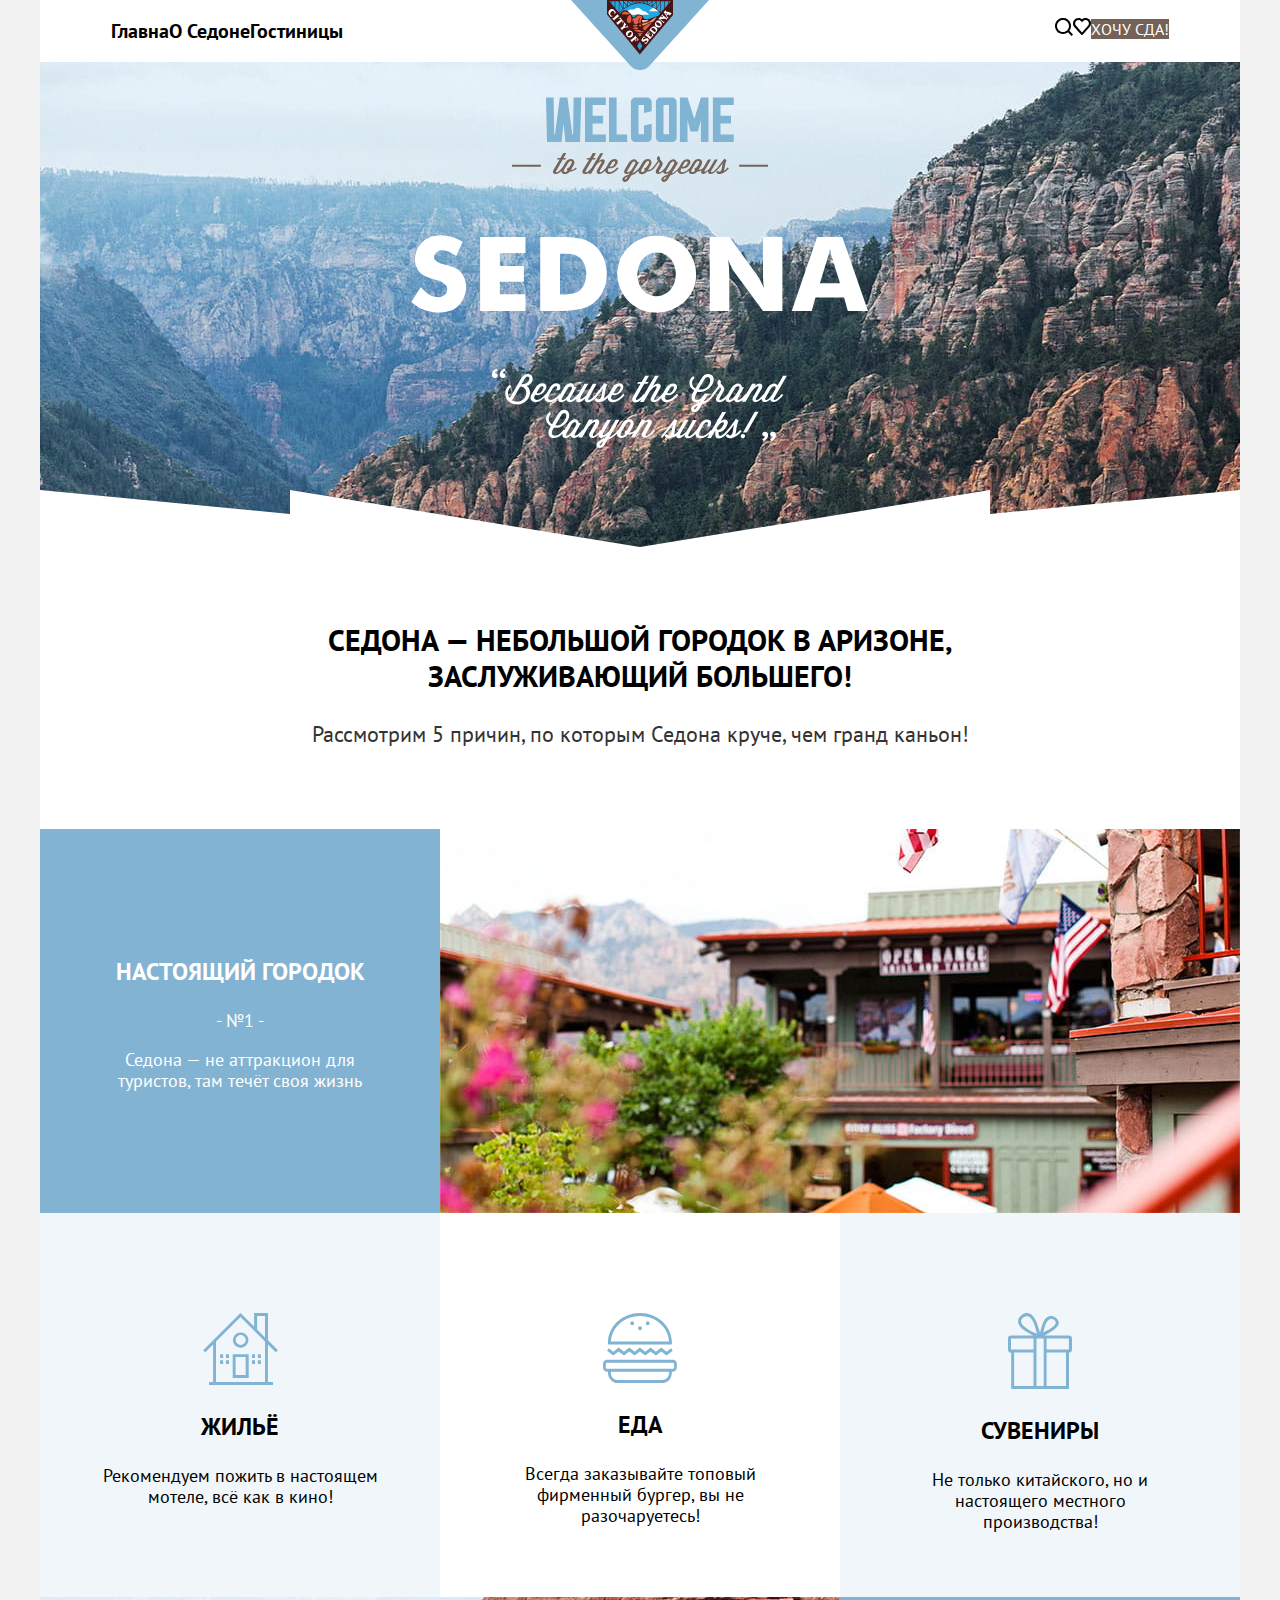
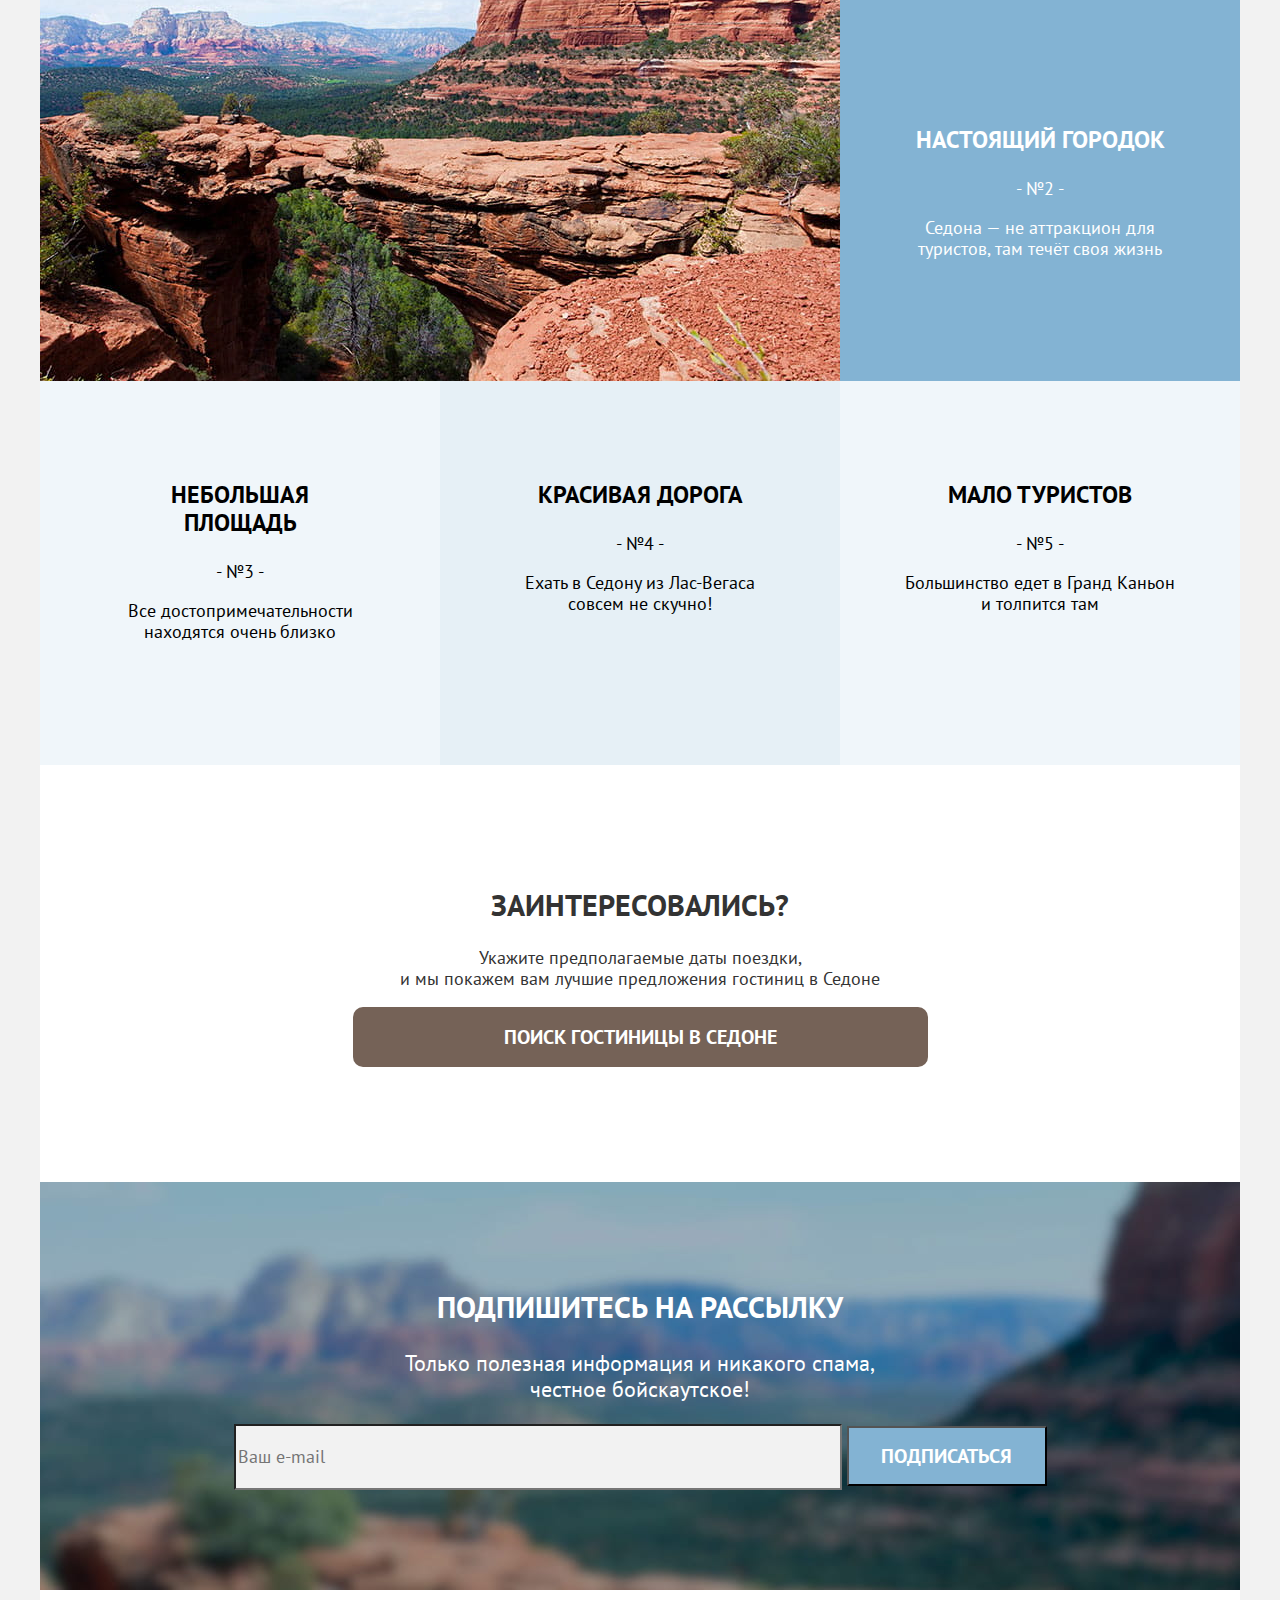
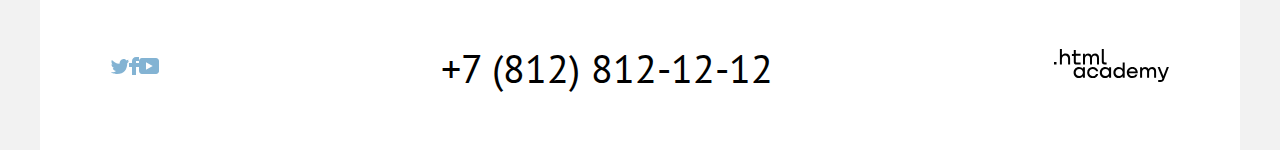
==== index.html @ 9a7aae80 "Поправил верстку каталога и главной" ====
<!DOCTYPE html>
<html lang="ru">
  <head>
    <meta charset="utf-8">
    <title>HTML Academy: Седона</title>
	 <link rel="stylesheet" href="styles/styles.css">
  </head>
  
  <body class="page-body">
	<header class="page-header wrap">
      <nav class="navigation">
        <ul class="navigation-list">
          <li class="navigation-item">
            <a class="navigation-link" href="#">Главна</a>
          </li>
			 <li class="navigation-item">
            <a class="navigation-link" href="#">О Седоне</a>
          </li>
			 <li class="navigation-item">
            <a class="navigation-link" href="catalog.html">Гостиницы</a>
          </li>
        </ul>

		  <div class="logo-icon">
			<a href=""><svg width="138" height="70" fill="none" xmlns="http://www.w3.org/2000/svg"><g clip-path="url(#a)"><path d="M138 0H0l59.5 65.7c5.2 5.8 13.8 5.8 19 0L138 0Z" fill="#81B3D3"/><path d="m36.7.5 32.1 37.9 32-37.7L36.7.5Z" fill="#23A9E1"/><path d="M61.1 14.7h17.3c-1.3-.8-4.4-4.6-6-3.2-.1.1-4.9-5.7-8-2.9-2.7 2.5-4-.3-7 1.6-3.6 2.4 2 3.7 3.7 4.5Zm26.7-3.5-9.8.1c3.9-4.5 5.6-4 9.8-.1Z" fill="#fff"/><path d="M97.6 3.6V1.2h2.1l-2.1 2.4ZM48.4 13c.1.1 2.4-2.4 6.1-4.9 3.4-2.3 8.6-4.9 14.4-4.9 5.8 0 11.1 2.7 14.5 5 3.7 2.4 6 4.8 6.1 4.9l-2.5 3c-4.5.6-7.7 3.9-12.1 3.2-2.2-.4-2.3-1.6-2.9-2.9-.5-1-1.3-.8-2.3-1.2-.9-.4-1.5-1.1-3.4-.7-1.6.4-1.8 2.9-3.9 2.8-1.1-.1-1.2-1.6-2.8-3.6-4.1-4.9-7.9-4.2-10.5.3l19.6 23.3L48.4 13ZM40 1.2v1.9l-1.6-1.9H40Zm53.9 0h3.2v3L93.9 8V1.2Zm-4.1 11.4V1.2h3.5v7.4l-3.5 4s.1 0 0 0Zm-.5-10.4v9.9c-1.1-1.1-2.3-2.1-3.6-3l3.6-6.9Zm-4.1-.3v6.8c-.5-.3-.9-.7-1.5-1-.7-.4-1.4-.9-2.2-1.3l3.7-4.5Zm-4.4-.2V6c-1-.5-2.1-1-3.1-1.5l3.1-2.8Zm.6-.5h3.7l-3.7 4.6V1.2Zm4.3 0h3.6l-3.6 7.1V1.2Zm-8.8 0h3.9l-3.5 3.1c-.1 0-.2-.1-.3-.1l-.1-3Zm-.5.4V4c-1-.4-2-.7-3.1-.9l3.1-1.5Zm-4.2 0v1.3L70 2.6l2.2-1Zm-6.8 0 2.2 1c-.8 0-1.5.1-2.2.3V1.6Zm-4.1 0 3.1 1.5c-1.1.2-2.1.5-3.1.9V1.6Zm3.6 1.2-3.3-1.6h3.3v1.6Zm3.5-.4-2.8-1.3h2.8v1.3Zm.7-1.2H72l-2.9 1.3V1.2Zm3.7 0H76l-3.2 1.6V1.2ZM60.4 4.3l-3.5-3.1h3.9v3l-.4.1Zm-3.6-2.6 3.1 2.7c-1.1.4-2.1.9-3.1 1.5V1.7Zm-4.3.2 3.6 4.5c-1.3.7-2.5 1.5-3.6 2.4V1.9Zm-4.2.3 3.6 7c-1.3 1-2.5 2-3.6 3.2V2.2Zm3.7 6-3.6-7.1H52v7.1Zm4.3-2.5-3.7-4.6h3.7v4.6ZM43.7 7.5l-3.2-3.8V1.2h3.2v6.3Zm.6-6.3h3.5v11.2l-3.5-4.2v-7ZM69.1 0H36v14.6l32.8 39.9.2-.3L102 15V0H69.1Z" fill="#491213"/><path d="m66.2 46 2.6-4.2 2.6 4.2-2.6 4.2-2.6-4.2Z" fill="#23A9E1"/><path d="M74.2 30.6c-3.4-2-2.6-3.5.2-4.9 1.5-.7 4.8-3.4 6.1-2.5l-6.3 7.4Zm-2.3 2.5c-2-.1-4.3-.4-6.3.1 1.2.3 4.2 1.2 1.4 1.9 1 1.4 2.6 1.3 3.6.1-.4-.2-.7-.5-1-.7 1.1-.3 2.1-.9 2.3-1.4Zm1.2-1.6c-.9-.8-1.9-.8-2.7 0-1.2-2.1-5.4-1.4-7.4-1.7 1.1 2.6 9.6 3.1 10.1 1.7Zm-6.8-2.2c-1.6-.5-6.8-.4-3.4-1.8 1.1-.4 6.7.1 3.4 1.8Zm2-3c-.5-1.1.4-2.4 1.7-1.4 1.2.8-.6 2-1.7 1.4Zm-2.9.1c-2.3.7-5.3-.8-1.6-1.5 2.3-.5 4.7.5 1.6 1.5-.1 0 .1 0 0 0Zm-2.6-6.2c-.5 1.6-1.5 1.9-1.4 0 .1-2.3 1.6-1.7 3.2-2.6 1.3-.7 2-3.4 4.3-1.8 1 .7 2.2.1 2.5 1.2 0-.1-2.9 6.7-1.3 6.7-3.2 0-1.8-3.8-.6-6.4-1.2.6-3.1 4.3-1.5 5-.8 1.1-3.4 2.6-4.7 1.5-1.1-1-.5-2.3-.5-3.6Zm-4 2.8c-5.6 0-1.8-8.6.1-8.1 2.2.7 1.9 8.2-.1 8.1Zm-6.2-8.2c-2.6-.1-1.5-2.6.3-3.1 1.7-.5 5.2 1.1 6.4 2.2-1.8.6-4.1.5-6.1.6-.2-2-.7-1.3-.6.3Z" fill="#DC6243"/><path d="M71.8 25.8c-2.9-3 4.3-2.7 5.5-3.8.8.3 7-5.4 8.5-5-1.1 1.3-3.4 5.3-5 5.3-1.3 0-2.6-.2-3.6.7-1.5 1.4-3.9 2.1-5.4 2.8Z" fill="#F49774"/><path d="M72.7 22.2c-1.6.9-3.1-2.5-.3-2.2 1.8.2 3.7-.2 5.4.1a5.86 5.86 0 0 1-5.1 2.1Z" fill="#F4B1A4"/><path d="M51.1 20.9c.3.4.6.8.5 1.4 0 .4-.6 1-.2 1.2l1.5-1.8c-.4-.1-3.5-3.8-3.5-4.2l-2.1 1.1c.1.4.8 0 1.2 0 .5 0 .9.4 1.3.7-1.1.9-3.8 3.3-4.1 3.3-.1 0-.7-.4-.7 0 0 .2.6.7.7.8l1.4 1.7c.4-.2-.1-.5.1-.8.1-.2 3.2-2.7 3.9-3.4Zm-3.4-4.5c.3-.1.4.3.6 0l-1.6-1.9c-.2-.3-.5-.6-.5 0 .1.4-4 3.7-4.2 3.8-.3.1-.5-.3-.7.1l1.4 1.7c.2.2.3.4.5.6.2.2.1-.4.1-.4-.1-.3.3-.6.6-.8 1-1 3.5-3.1 3.8-3.1Zm-5.7-.6c-1.1.3-2.4-.1-2.7-1.3-.4-1.2.4-2.4 1.3-3.1.9-.7 2.3-.6 2.8.5.2.5.1 1.1-.1 1.6-.1.3-.4.6 0 .8.6-.7 1.1-1.4 1.7-2.1-.7-.4-1-1.1-1.5-1.7-.6-.7-1.3-1.4-2.3-1.5-1.9-.3-3.6 1.7-3.8 3.4-.1.9.2 1.8.8 2.6.5.6 1.2 1.1 1.6 1.8.2.1 1.8-.7 2.1-.8.2 0 .1-.1.1-.2-.5.2 0 0 0 0Zm25.5 23.6c-.7-.5-2.6-3-3-3.5l-.2-.3-.2.1c-.1.1.1.4 0 .6-.5.8-3.7 3.2-3.9 3.4-.4.2-.8-.1-1 .2.5.6 1.8 2.3 2 2.3.3 0 .1-.5.1-.6.1-.2 1.7-1.6 2.3-2.1.2-.2.4.3.6.5.2.3.3.7.2 1-.1.2-.5.6-.2.8.4-.5 1.5-1.8 1.7-2 .2-.2-.4 0-.3-.1-.2.1-.5.2-.7 0-.1 0-.7-.7-.6-.8.3-.2.6-.6 1-.7.6-.1 1 1 1.1 1.4.1.4.1.8-.1 1.1-.1.3-.3.5 0 .6l1.4-1.9c0 .1-.1.1-.2 0-.1 0 .1.1 0 0Zm-9.2-8.9c-.7 0-1.4.3-2 .8a3.56 3.56 0 0 0-.5 4.8c1.3 1.7 3.4 1.9 5.1.7 1.4-1.2 1.6-3.3.5-4.8-.8-1-2-1.5-3.1-1.5Zm1.2 1.4c.9-.1 1.5.8 1.1 1.8-.4 1-1.4 2-2.4 2.4-1.2.5-2-.5-1.5-1.7.4-1 1.4-2 2.4-2.4.1 0 .2-.1.4-.1Zm-2.8-4.6c.3 0 .6.4.8 0l-1.4-1.7c-.4.2 0 .4-.1.6-.2.3-1.7.5-2.1.6.1-.4.6-1.7.8-1.8.4-.3.6.3.8-.1l-1.8-2.1c-.2-.2-.4-.7-.6-.4 0 0 0 1-.1 1.1-.1.2-.6 2.4-1.2 2.9a11 11 0 0 1-1.8 1.4c-.3.1-.5-.4-.8 0l1.6 1.9c.1.1.4.6.5.6.3.1 0-.6.1-.7.1-.3 1.6-1.8 2.3-1.9.9-.2 2-.5 3-.4.2 0-.2 0 0 0ZM80.9 34c.1.4.2.9.1 1.3-.1.6-.6 1.9-1.4 1.5-.8-.4-1.4-1.1-2.1-1.7.5-.6 1-1.1 1.9-.8.2.1.4 0 .2-.2-.3-.2-2-1.3-2.1-1.2-.2.2.3.6.1 1-.1.3-.4.5-.6.8-.5-.4-1.2-.8-.7-1.5.4-.4.8-.8 1.4-.9.4-.1 1.2.3 1.3-.1-.7-.3-1.4-.7-2.1-1 .1.5-2.2 2.9-2.7 3.5-.1.1-.4.4-.4.5 0 .3.4.1.4.1.3-.1 4.4 3.3 4.5 3.6.1.2-.1.4 0 .5 0 0 .1.1.2.1.3-.3 2.9-3.9 3.5-4l-1.5-2.4c-.4.2-.1.7 0 .9Zm-4 4.4c-1.3-.9-3.6.8-4 1-.7.3-1.2-.4-.8-1 .3-.5.9-.8 1.5-.8.2 0 .9.1.9 0 .1-.1.1-.1 0-.2-.6-.4-1.1-.8-1.7-1.1-.1.7-.9 1.1-1.3 1.6-.5.6-1 1.3-1 2s.4 1.4 1.1 1.7c.7.4 1.5.1 2.2-.3.4-.3.8-.6 1.2-.8.6-.3 1.5 0 1.3.8-.2.7-.9 1.3-1.6 1.5-.4.1-.8.1-1.2-.1-.3-.1-.6-.5-.8-.1l2.3 1.6c.1-.5.3-.7.7-1 .5-.4.9-.9 1.3-1.4.8-.9 1.1-2.5-.1-3.4Zm17.6-28.1c0 .1 0 .1 0 0l-.9 1-.8 1c-.2.2-.3.3 0 .5.5-.3 3.5 4.8 3.3 5.5-.5.2-4.5-3.3-4.6-3.5 0-.1.2-.7-.1-.6-.1 0-.5.6-.6.7l-.6.7c.2.3.3 0 .6 0 .2.1 1.2.9 1.5 1.1-.5 0-1.7.1-1.9.1-.6.1-.3-.4-.7-.6L88.2 18l-.9 1v.1c.2.2.1.1.4 0 .3-.1 4.3 3.2 4.4 3.4.2.3-.1.6.3.8l1.2-1.4c.1-.1.1-.1 0-.1-.3-.2-.3.1-.7.1-.3-.1-2.9-2.2-3.8-3l5.3-.2c.2 0 .7.6.7.8-.1.2-.3.4 0 .5.3-.4.6-.7.9-1.1l.1-.2c.1 0 .1-.1.1-.2l.1-.1c.3-.3 1.2-1.3 1.1-1.4-.3-.3-.4.3-.8 0-.2-.2-.8-1.2-.9-1.4-.2-.3.4-.6.6-.7.5-.3 2.1-.8 2.3.2 0 .2-.2.4-.1.5 0 0 .1.2.2.1l2.1-2.6-.2-.2c-.5.5-5.5-1.5-5.8-1.8-.1-.2-.1-.8-.3-.8Zm-.2 2.6c.8.3 1.5.6 2.3 1l-.6.3c-.2.1-.4.3-.6.5l-1.1-1.8Zm-6.6 7.7c-1.1-.1-2.2.4-3 1.3-1.2 1.5-1.1 3.7.4 4.9 1.5 1.2 3.7.9 4.9-.5 1.2-1.5 1.1-3.7-.4-4.9-.5-.4-1.2-.7-1.9-.8Zm-1.4 1.6c.6 0 1.3.4 1.7.7.8.5 2.2 1.7 1.5 2.7 0-.1.1-.1-.1.1-.8.8-2.2.1-2.9-.5-.7-.5-2-1.7-1.2-2.7.3-.2.6-.3 1-.3Zm-3.1 4.3c-1.2-.1-2.4.5-3.3 1.6-.6.8-1.3 1.5-1.9 2.3.2.3.5-.1.8.1.3.2 4.1 3.3 4.1 3.5.1.3-.2.4.1.6.1.1 2.9-3.4 3.2-4 .4-1.1.1-2.4-.8-3.2.1.1.2.1 0 0-.8-.6-1.5-.9-2.2-.9Zm-1.1 1.6h.3c1.4.4 3.4 2.1 2.1 3.6l-.4.4c-.2.2-4.2-3-4-3.2.4-.5 1.3-.9 2-.8Z" fill="#fff"/></g><defs><clipPath id="a"><path fill="#fff" d="M0 0h138v70H0z"/></clipPath></defs></svg>
			<span class="visually-hidden"></span></a>
		  </div>
		  
		  <ul class="navigation-listP">
			<li class="navigation-item">
				<a href=""><svg width="18" height="18" fill="none" xmlns="http://www.w3.org/2000/svg"><path d="m18 16.5-3.7-3.7c1-1.3 1.7-3 1.7-4.9 0-4.4-3.6-8-8-8S0 3.6 0 8c0 4.4 3.6 8 8 8 1.8 0 3.5-.6 4.9-1.7l3.7 3.7 1.4-1.5ZM8 14c-3.3 0-6-2.7-6-6s2.7-6 6-6 6 2.7 6 6-2.7 6-6 6Z" fill="#000"/></svg>
				<span class="visually-hidden"></span></a>
			</li>
			<li class="navigation-item">
				<a href=""><svg width="18" height="17" fill="none" xmlns="http://www.w3.org/2000/svg"><path d="M8.9 17a.9.9 0 0 1-.8-.4c-5.4-6.1-6.7-7.5-7-7.9A5.4 5.4 0 0 1 5.5 0C6.8 0 8 .5 9 1.3a5.46 5.46 0 0 1 9 4.1c0 1.3-.5 2.5-1.3 3.4l-7 7.9c-.2.2-.4.3-.8.3Zm-6-9.5c.3.4 3.5 4 6.1 6.9l6.2-7c.5-.5.7-1.2.7-2 0-1.8-1.5-3.3-3.3-3.3-1 0-2 .5-2.7 1.3-.3.3-.6.4-.9.4-.3 0-.6-.2-.8-.4-.7-.8-1.7-1.3-2.7-1.3-1.8 0-3.3 1.5-3.3 3.3-.1.9.3 1.6.7 2.1-.1 0-.1 0 0 0Z" fill="#000"/></svg>
					<span class="visually-hidden"></span></a>
			</li>
			<li class="navigation-item">
				<a class="button-navi" href="#" alt="Кнопка" width="160px" height="37px">Хочу Сда!</a>
			</li>
		 </ul>
      </nav>
    </header>

	 <main class="main-index">
		 <div class="main-welcom">
			<div class="main-logo">
				<img class="logo-welcome" src="images/imgsvg/welcome.svg" alt="Добро пожаловать" width="188px" height="45px">
			</div>
			<br>
			<div class="grid-line">
				<svg width="1200" height="57" fill="none" xmlns="http://www.w3.org/2000/svg"><path d="M0 57V0l250 24V0l350 57L950 0v24l250-24v57H0Z" fill="#fff"/></svg>
			</div>
		</div>	
		<section class="town-main">
			<div class="town-text">
		 <h1 class="text-u">Седона — небольшой городок в Аризоне, <br>заслуживающий большего!</h1>
			<p class="text-p">Рассмотрим 5 причин, по которым Седона круче, чем гранд каньон!</p>
			</div>
		</section>

		<seciton class="logo-sedona-town">
			<div class="sedona-town">
				<div class="cont-text">
					<h3 class="cont-H3">Настоящий городок</h3>
					<p>- №1 -</p>
					<p class="advantages-description">Седона — не аттракцион для туристов, там течёт своя жизнь</p>
				</div>
				<div class="sedona-town-img">
					<img class="photo-blockone" src="images/photo-blockone.jpg" alt="Седона Городок" width="800px" height="384px">
				</div>
			</div>
		</seciton>
		<!-- <h2 class="visually-hidden">Рекомендации</h2> -->
		
		<section class="recommendations">
			<div class="recommendations-block">
			<ul class="advantages-list">
				<div class="block-itemP">
				<li class="advantages-item">
					<svg width="75" height="72" fill="none" xmlns="http://www.w3.org/2000/svg"><path d="M29.7 65h16V41.2h-16V65Zm2.9-20.9h10.1v18H32.6v-18Z" fill="#81B3D2"/><path d="m72.8 39.3 2.1-2.1-9.9-9.9V0H51.1v13.6L37.5 0 .2 37.2l2.1 2.1 7.8-7.8v37.6h-4V72H70v-2.9h-5.1V31.5l7.9 7.8ZM62 69.1H13V28.5L37.5 4.1 62 28.5v40.6Zm0-44.7-7.9-7.9V2.9H62v21.5Z" fill="#81B3D2"/><path d="M29.9 27.1c0 4.3 3.5 7.7 7.7 7.7 4.3 0 7.8-3.5 7.8-7.7 0-4.3-3.5-7.7-7.8-7.7a7.7 7.7 0 0 0-7.7 7.7Zm7.8-5a5 5 0 0 1 5 4.9c0 2.7-2.2 4.9-5 4.9a5 5 0 0 1-5-4.9c0-2.7 2.2-4.9 5-4.9ZM20.1 41.2h-3v3.9h3v-3.9ZM26 41.2h-3v3.9h3v-3.9ZM20.1 47.2h-3v3.9h3v-3.9ZM26 47.2h-3v3.9h3v-3.9ZM52 41.2h-3v3.9h3v-3.9ZM57.9 41.2h-3v3.9h3v-3.9ZM52 47.2h-3v3.9h3v-3.9ZM57.9 47.2h-3v3.9h3v-3.9Z" fill="#81B3D2"/></svg>
					<h3 class="advantages-title">Жильё</h3>
					<p class="advantages-description">Рекомендуем пожить в настоящем мотеле, всё как в кино!</p>
				</li>
				</div>
				<div class="block-item">
				<li class="advantages-item">
					<svg width="74" height="70" fill="none" xmlns="http://www.w3.org/2000/svg"><path d="M69.9 46.7H4.1C1.8 46.7 0 48.6 0 51v3.5c0 2.4 1.9 4.3 4.1 4.3H5v1.1C5 65.4 9.3 70 14.6 70h44.6c5.3 0 9.6-4.5 9.6-10.1v-1.1h.9c2.3 0 4.1-1.9 4.1-4.3V51a4 4 0 0 0-3.9-4.3ZM66 59.9c0 3.9-3 7-6.7 7H14.6c-3.7 0-6.7-3.2-6.7-7v-1.1H66v1.1Zm5.1-5.4c0 .7-.6 1.3-1.2 1.3H4c-.7 0-1.2-.6-1.2-1.3V51c0-.7.6-1.3 1.2-1.3h65.8c.7 0 1.2.6 1.2 1.3.1 0 .1 3.5.1 3.5ZM15.6 38.4l5.4 4.1 5.3-4.1 5.3 4.1 5.3-4.1 5.4 4.1 5.3-4.1 5.3 4.1 5.4-4.1 5.3 4.1 6.2-4.7-1.7-2.5-4.5 3.4-5.3-4.1-5.4 4.1-5.3-4.1-5.3 4.1-5.4-4.1-5.3 4.1-5.3-4.1-5.3 4.1-5.4-4.1-5.3 4.1-4.5-3.4-1.7 2.5 6.2 4.7 5.3-4.1ZM8 31.5h60.8c0-.6.1-1.2.1-1.9v-1.2C68.2 12.7 54.2 0 37 0 19.7 0 5.7 12.7 5 28.5v1.2c0 .6 0 1.3.1 1.9H8v-.1ZM37 3c15.6 0 28.4 11.3 29 25.5H8C8.6 14.4 21.4 3 37 3Z" fill="#81B3D2"/><path d="M37 17.3c1.05 0 1.9-.9 1.9-2s-.85-2-1.9-2c-1.05 0-1.9.9-1.9 2s.85 2 1.9 2ZM29.2 12.2c1.05 0 1.9-.9 1.9-2s-.85-2-1.9-2c-1.05 0-1.9.9-1.9 2s.85 2 1.9 2ZM44.7 12.2c1.05 0 1.9-.9 1.9-2s-.85-2-1.9-2c-1.05 0-1.9.9-1.9 2s.85 2 1.9 2Z" fill="#81B3D2"/></svg>
					<h3 class="advantages-title">Еда</h3>
					<p class="advantages-description">Всегда заказывайте топовый фирменный бургер, вы не разочаруетесь!</p>
				</li>
				</div>
				<div class="block-itemP">
				<li class="advantages-item">
					<svg width="64" height="76" fill="none" xmlns="http://www.w3.org/2000/svg"><path d="M61.1 22.5H36.3c13.8-6.9 14.9-11.3 14.4-13.7-1.2-4-5.7-7-10-5.4-5.6 2.1-7.1 10.4-8.6 16.4-2-6.1-3.8-13.8-8.2-17.7-1.3-1.1-3.1-2.3-5.8-2-4 .4-9.8 5.4-7.5 11 2.3 5.4 9.7 8.8 14.6 11.5H2.9A2.9 2.9 0 0 0 0 25.5v11.3c0 1.6 1.3 2.9 2.9 2.9h.3V76H61V39.6h.1c1.6 0 2.9-1.3 2.9-2.9V25.4c0-1.6-1.3-2.9-2.9-2.9ZM42.4 5.9c2.1-.3 5 1.3 5.3 3.2.4 2.8-3.4 5.3-5.1 6.4-2.5 1.7-4.9 2.6-7.3 4.1.9-3.7 2.5-13 7.1-13.7Zm-22.9 10c-2.2-1.5-6.5-4.4-6.4-7.8.1-3.6 5.7-6.6 8.8-3.9 3.9 3.4 5.7 11.1 7.1 16.6-3.2-1.5-6.3-2.8-9.5-4.9Zm6 57.1H6.1V39.6h19.4V73Zm0-36.5H3v-11h22.5v11Zm10.2 0V73h-7.2V25.6h7.2v10.9ZM58 73H38.6V39.6H58V73Zm2.9-36.5H38.6v-11h22.3v11Z" fill="#81B3D2"/></svg>
					<h3 class="advantages-title">Сувениры</h3>
					<p class="advantages-description">Не только китайского, но и настоящего местного производства!</p>
				</li>
				</div>
				 </ul>
				</div>
			</section>

			<seciton class="devil-bridge">
				<div class="bridge-dev">
					<div class="bridge-img">
						<img class="photo-blocktwo" src="images/photo-blocktwo.jpg" alt="Мост Дьявола" width="800px" height="384px">
					</div>
					<div class="cont-text">
						<h3 class="cont-H3">Настоящий городок</h3>
						<p>- №2 -</p>
						<p class="advantages-description">Седона — не аттракцион для туристов, там течёт своя жизнь</p>
					</div>
				</div>
			</seciton>

			<section class="advantages">
				<!-- <h2 class="visually-hidden">Преимущества</h2> -->
				<div class="advantages-block">
				<ul class="advantages-list">
					<div class="block-itemP">
					<li class="advantages-item">
					  <h3 class="advantages-title">Небольшая площадь</h3>
					  <p>- №3 -</p>
					  <p class="advantages-description">Все достопримечательности находятся очень близко</p>
					</li>
				</div>
					<div class="block-itemA">
					<li class="advantages-item">
						<h3 class="advantages-title">Красивая дорога</h3>
						<p>- №4 -</p>
						<p class="advantages-description">Ехать в Седону из Лас-Вегаса совсем не скучно!</p>
					 </li>
					</div>
					 <div class="block-itemP">
					 <li class="advantages-item">
						<h3 class="advantages-title">Мало туристов</h3>
						<p>- №5 -</p>
						<p class="advantages-description">Большинство едет в Гранд Каньон и толпится там</p>
					 </li>
					</div>
				 </ul>
				</div>
			</section>

			<section class="interested">
				<div class="interes">
					<h2 class="interested-in">Заинтересовались?</h2>
						<p>Укажите предполагаемые даты поездки, <br>и мы покажем вам лучшие предложения гостиниц в Седоне</p>
						<p><a  href="#" class="butt-search" alt="Поиск гостиницы в Седоне" width="575" height="60px">Поиск гостиницы в Седоне</a></p>
					</div>
			</section>

			<section class="container-newsletter">
				<div class="mailing-letter">
				<h2 class="mailing-title">Подпишитесь на рассылку</h2>
				<p class="mailing-p">Только полезная информация и никакого спама,<br> честное бойскаутское!</p>
				<form class="mailing-form" action="https://echo.htmlacademy.ru/" method="post">
				  <p class="newsletter-email"><input class="field"  placeholder="Ваш e-mail" type="email" name="newsletter-email" id="newsletter-email" required>
					<button class="newsletter-button" type="submit">Подписаться</button></p>
				</form>
			</div>
			</section>
	 </main>

	 <footer class="page-footer wrap">
		<section class="footer-social">
			<ul class="footer-social-list">
			  <li class="footer-social-item">
				<a href="#"><svg width="18" height="15" fill="none" xmlns="http://www.w3.org/2000/svg">
					<path d="M11.6.2c1.8-.5 3.2.3 3.8 1.2.7-.2 1.4-.5 2.1-.7 0 .9-.6 1.5-.9 1.8.7.1 1.4-.6 1.4-.6-.2 1-1.1 1.8-1.7 2C16.1 10.7 13 15.1 5.7 15h-.5c-.4 0-4.4-.5-5.2-1.9 2.4.2 4.1-.4 5-1.2-1-.3-2.9-.4-3.2-2.9.4.1.6.2 1.3.1C1.8 8.3.4 7.5.5 5.3c.3.3 1.1.5 1.4.5C1.1 5.6-.2 2.5.9.9c1.9 1.9 4 3.6 7.6 3.8C8.7 2.3 9.7.8 11.6.2Z" fill="#83B3D3"/></svg></a>
			  </li>
			  <li class="footer-social-item">
				<a href="#"><svg width="10" height="18" fill="none" xmlns="http://www.w3.org/2000/svg"><path d="M7 0C4.8 0 3 1.8 3 4v2H0v4h3v8h4v-8h3V6H7V4h3V0H7Z" fill="#83B3D3"/></svg></a>
			  </li>
			  <li class="footer-social-item">
				<a href="#"><svg width="20" height="16" fill="none" xmlns="http://www.w3.org/2000/svg"><path d="M17 0H2.9C1.2 0 0 1.5 0 3.2v9.5C0 14.5 1.2 16 2.9 16h14.3c1.5 0 2.9-1.5 2.9-3.2V3.2C19.9 1.5 18.7 0 17 0ZM7 11.8V4.2L13.7 8 7 11.8Z" fill="#83B3D3"/></svg></a>
			  </li>
			</ul>
			</section>
			<section class="footer-contacts">
				<address class="footer-contacts-phone">
					<a class="footer-phone" href="tel:+78128121212">+7 (812) 812-12-12</a>
				 </address>
		</section>

		<section class="footer-academy">
			<div class="footer-acatext">
				<a class="htmlacademy-link" href="https://htmlacademy.ru/"><img src="images/imgsvg/logo_htmlacademy.svg" alt="точка" width="115px" height="34px"></a>
			</div>
		 </section>
	 </footer>
  </body>
</html>
---- styles/styles.css ----
@font-face {
	font-family: "PT Sans";
	font-style: normal;
	font-weight: 400;

	src: url("../fonts/ptsans-400.woff2") format("woff2");
	font-display: swap;
}

@font-face {
	font-family: "PT Sans";
	font-style: normal;
	font-weight: 700;

	src: url("../fonts/ptsans-700.woff2") format("woff2");
	font-display: swap;
}

body {
	font-family: "PT Sans", sans-serif;
	font-size: 18px;
	line-height: 21px;
	color: #333333;
	background-color: #E5E5E5;
}

html {
	background-color: #F2F2F2;
}

.wrap {
	padding-left: 71px;
	padding-right: 71px;
}

.page-body {
	width: 1200px;
	margin: 0 auto;
	background: #FFFFFF;
}

.logo-icon {
	transform: translate(-50%, 0);
	position: absolute;
	left: 50%;
	top: 0;
}

.button {
	font-family: inherit;
	font-size: 16px;
	line-height: 16px;
	font-weight: normal;
	text-align: center;
	color: #ffffff;
	background-color: #000000;
	text-decoration: none;
	text-transform: uppercase;
}

.page-header {
	color: #000000;
	background: #FFFFFF;
}

.navigation {
	display: flex;
	justify-content: space-between;
	
}

.navigation-list {
	display: flex;
	justify-content: space-between;
	list-style: none;
	margin-left: 0;
	padding: 0;
}

.navigation-listP {
	display: flex;
	justify-content: space-between;
	list-style: none;

}

.navigation-link {
	font-family: "PT Sans", sans-serif;
	font-size: 20px;
	line-height: 26px;
	font-weight: 700;
	text-align: center;
	color: #000000;
	background-color: #ffffff;
	text-decoration: none;
}

.main-welcom {
	display: grid;
	grid-template-columns:repeat(2, 1fr);
	color: #FFFFFF;
	background-color: #9D8981;
	text-align: center;
 	background-image: url("../images/index-background.jpg");
	width: 1200px;
	height: 485px;
	margin: auto;

}

.logo-welcome {
	padding: 35px;
	width: 458px;
	height: 352px;
}

.grid-line {
	width: 1200px;
	height: 56px;
}

a.button-navi {
	background: #756257;
	color: #ffffff;
	text-transform: uppercase;
	text-decoration: none;
	font-size: 16px;
	line-height: 21px;
 }

.logo-sedona-town {
	color: #ffffff;
	background-color: #83B3D3;
}

.town-main {
	display: flex;
	justify-content: center;
	align-items: center;
	height: 282px;
	background: #FFFFFF;
	
}

h1 {
	font-family: "PT Sans", sans-serif;
	font-style: normal;
	font-size: 60px;
	line-height: 78px;
	font-weight: bold;
}

h2 {
	font-family: "PT Sans", sans-serif;
	font-style: normal;
	font-weight: bold;
	font-size: 30px;
	line-height: 36px;
	text-align: center;
	text-transform: uppercase;
}

h3{
	font-family: "PT Sans", sans-serif;
	font-style: normal;
	font-weight: bold;
	font-size: 24px;
	line-height: 28px;
	text-align: center;
	text-align: center;
	text-transform: uppercase;
}

.text-u {
	font-family: "PT Sans", sans-serif;
	font-size: 30px;
	line-height: 36px;
	font-style: normal;
	font-weight: bold;
	color: #000000;
	text-align: center;
	text-transform: uppercase;
}

.text-p {
	font-family: "PT Sans", sans-serif;
	font-style: normal;
	font-weight: normal;
	color: #333333;
	font-size: 22px;
	line-height: 36px;
	text-align: center;
}

.logo-sedona-town {
	text-align: center;
}

.advantages-item {
	text-align: center;
}

.advantages-title {
	font-family: "PT Sans", sans-serif;
	font-size: 24px;
	line-height: 28px;
	text-transform: uppercase;
}

.interested {
	display: flex;
	justify-content: center;
	align-items: center;
	margin: 0 auto;
	text-align: center;
	height: 417px;
	background: #FFFFFF;
}

.newsletter {
	text-align: center;
}

.logo-sedona-town {
	display: flex;
	max-width: 1200px;
	background-color: #83B3D3;
}

.sedona-town {
	display: flex;
	margin: auto;
	height: 384px;
}

.cont-text {
	font-family: "PT Sans", sans-serif;
	font-style: normal;
	color: #ffffff;
	margin: auto;
	font-weight: normal;
	font-size: 18px;
	font-weight: 21px;
	text-align: center;
}

.devil-bridge {
	display: flex;
	max-width: 1200px;
	background-color: #83B3D3;
}

.bridge-dev {
	display: flex;
	margin: auto;
	height: 384px;
}

.cont-H3 {
	padding-right: 60px;
	padding-left: 60px;
}

.recommendations-block {
	text-align: center;
	
}

.advantages-list {
	display: flex;
	align-items: center;
	list-style: none;
	margin: 0;
	padding: 0;
}

.block-itemP {
	width: 400px;
	height: 384px;
	background-color: rgba(131, 179, 211, 0.12);
}

.block-item {
	width: 400px;
	height: 384px;
}

.advantages-item {
	font-family: "PT Sans", sans-serif;
	font-style: normal;
	color: #000000;
	margin-top: 25%;
}

.advantages {
	margin: 0 auto;
	text-align: center;
}

.advantages-description {
    padding-right: 60px;
    padding-left: 60px;
}

.advantages-title {
	padding-right: 90px;
	padding-left: 90px;
}

.block-itemA {
	
	width: 400px;
	height: 384px;
	background: rgba(131, 179, 211, 0.2);
}


.butt-search {
	font-family: "PT Sans", sans-serif;
	background: #756257;
	border-radius: 10px;
	font-size: 20px;
	line-height: 26px;
	font-weight: bold;
	color: #FFFFFF;
	text-decoration: none;
	text-transform: uppercase;
	width: 575px;
	height: 60px;
	display: block;
	text-align: center;
	line-height: 60px;
	
}

.container-newsletter {
	color: #FFFFFF;
	background-color: #3A5863;
 	background-image: url("../images/background.jpg");
	width: 1200px;
	height: 408px;
	display: flex;
	justify-content: center;
	align-items: center;
	margin: 0 auto;
	text-align: center;
}

.mailing-letter {
	text-align: center;
}


.mailing-title {
	font-family: "PT Sans", sans-serif;
	font-style: normal;
	font-weight: bold;
	color: #ffffff;
	text-align: center;
	text-transform: uppercase;
}

.mailing-p {
	font-family: "PT Sans", sans-serif;
	font-style: normal;
	font-weight: normal;
	color: #FFFFFF;
	font-size: 22px;
	line-height: 26px;
	text-align: center;
}

.footer-phone {
	font-family: "PT Sans", sans-serif;
	font-style: normal;
	font-weight: normal;
	font-size: 40px;
	line-height: 40px;
	color: #000000;
	text-decoration: none;
}

.page-footer {
	font-family: "PT Sans", sans-serif;
	display: flex;
	justify-content: space-between;
	align-items: center;
	color: #FFFFFF;
	background: #FFFFFF;
	padding-top: 49px;
	padding-bottom: 53px;
}

.footer-social-list {
 display: flex;
 justify-content: space-between;
 padding-left: 0%;
 list-style: none;
}

/*---------------Работа с каталого--------------------*/

.main-catalog {
	font-family: "PT Sans", sans-serif;
	font-size: 18px;
	line-height: 21px;
	color: #000000;
	background-color: #ffffff;
}

.selection-block {
 	background-image: url("../images/background.jpg");
	color: #FFFFFF;
	background-color: #3A5863;
	height: 408px;
	margin-bottom: 50px;
}

.inner-header-title {
	margin-top: 0;
	margin-bottom: 0;
}

.block-rtx {
	display: flex;
	justify-content: space-around;
}


.navigation-it {
	display: flex;
	flex-wrap: wrap;
	list-style: none;
	padding: 0;
	margin: 0;
	color: #ffffff;
}

.navigation-items {
	margin-bottom: 45px;
}

.navigation-items a{
	font-size: 16px;
	font-style: normal;
	font-weight: normal;
	color: #ffffff;
	text-decoration: none;
}

.block-post {
	display: flex;
	justify-content: space-between;	
}

 


.butt-control-block {
	text-align: center;
}

.price-control {
	display: block;
	overflow: hidden;
	list-style: none;
	padding: 3px 0 0 3px;
	
}

.price-control li {
	box-sizing: border-box;
	text-align: center;
	padding: 10px;
	float: left;
	margin: -3px -3px 0 0;    
	width: 205px;
	height: 45px;
	border: 2px solid #ffffff;
}

/*
  ------------------Муню каталога-----------------
*/
.menu-hotel {
	display: grid;
	grid-template-columns: 1056px 1056px 1056px 1056px;
	grid-template-columns: 1fr;
	width: 1056px;
	margin-top: 42px;
	margin-left: 72px;
}

.abode {
	display: grid;
	grid-template-columns: 200px 600px 100px;
	gap: 36px;
	align-items: center;
	background-color: #ffffff;
}

.info-abode {
	text-align: left;
}

.butt-sh-more {
	text-align: center;
}

.block-r {
	margin-top: 31px;
	margin-bottom: 89px;
 	display: flex;
	justify-content: space-between;
}

.sorting {
	font-family: "PT Sans", sans-serif;
	font-size: 30px;
	line-height: 39px;
	color: #000000;
	font-weight: bold;
	text-transform: uppercase;     
}

.button-controls {
	background-color: #ffffff;
}

.visually-hidden {
	background-color: #E5E5E5;
}

.information {
	font-family: "PT Sans", sans-serif;
	font-size: 20px;
	line-height: 26px;
	color: #333333; 
}

.rating {
	font-family: "PT Sans", sans-serif;
	background-color: #F2F2F2;
   border: none;
   color: #333333;
   width: 160px;
	height: 37px;
   text-align: center;
   text-decoration: none;
   display: inline-block;
}

.buttons {
	font-family: "PT Sans", sans-serif;
	font-style: normal;
	font-weight: bold;
	font-size: 16px;
	line-height: 21px;
	text-transform: uppercase;
	line-height: 40px;
}

.more-details {
	background-color: #756257;
   border: none;
   color: #ffffff;
   width: 151px;
	height: 37px;
   text-align: center;
   text-decoration: none;
   display: inline-block;
}

.more-favorites {
	background-color: #83B3D3;
   border: none;
   color: #ffffff;
   width: 160px;
	height: 37px;
   text-align: center;
   text-decoration: none;
   display: inline-block;
}

.rating {
	background: #ffffff;
}

.rating-item {
	margin: auto;
	text-align: center;
}

.rating-result span {
	padding: 0;
	font-size: 18px;
}
.rating-result > span:before {
	content: '★';
}
.rating-result > span.active {
	background-color: #ffffff;
	color: #83B3D3;
}

.button-show-more {
	font-family: "PT Sans", sans-serif;
   border: none;
	font-size: 20px;
	line-height: 26px;
   color: #ffffff;
	text-transform: uppercase;
	font-style: normal;
	font-weight: bold;
   width: 625px;
	height: 55px;
   text-decoration: none;
   display: inline-block;
	background-color: #83B3D3;
	border-radius: 4px;
	margin-top: 33px;
	line-height: 60px;
}

.newsletter {
	display: flex;
	justify-content: center;
	align-items: center;
	text-align: center;
}

.page-mail-title {
	font-family: "PT Sans", sans-serif;
	font-size: 30px;
	line-height: 36px;
	font-style: normal;
	font-weight: bold;
	color: #000000;
	text-align: center;
	text-transform: uppercase;
}

.mail-title{
	font-family: "PT Sans", sans-serif;
	font-size: 22px;
	line-height: 26px;
	text-align: center;
	color: #333333;
}


.field {
	font-family: "PT Sans", sans-serif;
	background: #F2F2F2;
	width: 600px;
	height: 60px;
	font-size: 18px;
	line-height: 26px;
	color: #000000;
	font-style: normal;
}

.newsletter-button {
	font-family: "PT Sans", sans-serif;
	font-style: normal;
	font-weight: bold;
	font-size: 20px;
	line-height: 26px;
	align-items: center;
	text-align: center;
	color: #FFFFFF;
	text-transform: uppercase;
	width: 200px;
	height: 60px;
	background-color: #f1f1f1;
	background: #83B3D3;
}

.btn {
	font-family: PT Sans;
	font-style: normal;
	font-weight: bold;
	font-size: 20px;
	line-height: 26px;
	color: #FFFFFF;
	border: none;
	outline: none;
	padding: 15px 20px;
	background-color: #83B3D3;
	cursor: pointer;
 }

 .active, .btn:hover {
	background-color: #F2F2F2;
	color: #000000;
 }

 .hotels-page {
	font-family: "PT Sans", sans-serif;
	font-style: normal;
	font-weight: normal;
	font-size: 18px;
	line-height: 23px;
	color: #333333;
 }

 #hotel-number {
	font-family: "PT Sans", sans-serif;
	font-style: normal;
	font-weight: normal;
	font-size: 18px;
	line-height: 23px;
	width: 160px;
	height: 48px;
	color: #000000;
	border: 2px solid #E6E6E6;
	box-sizing: border-box;
	border-radius: 4px;
 }
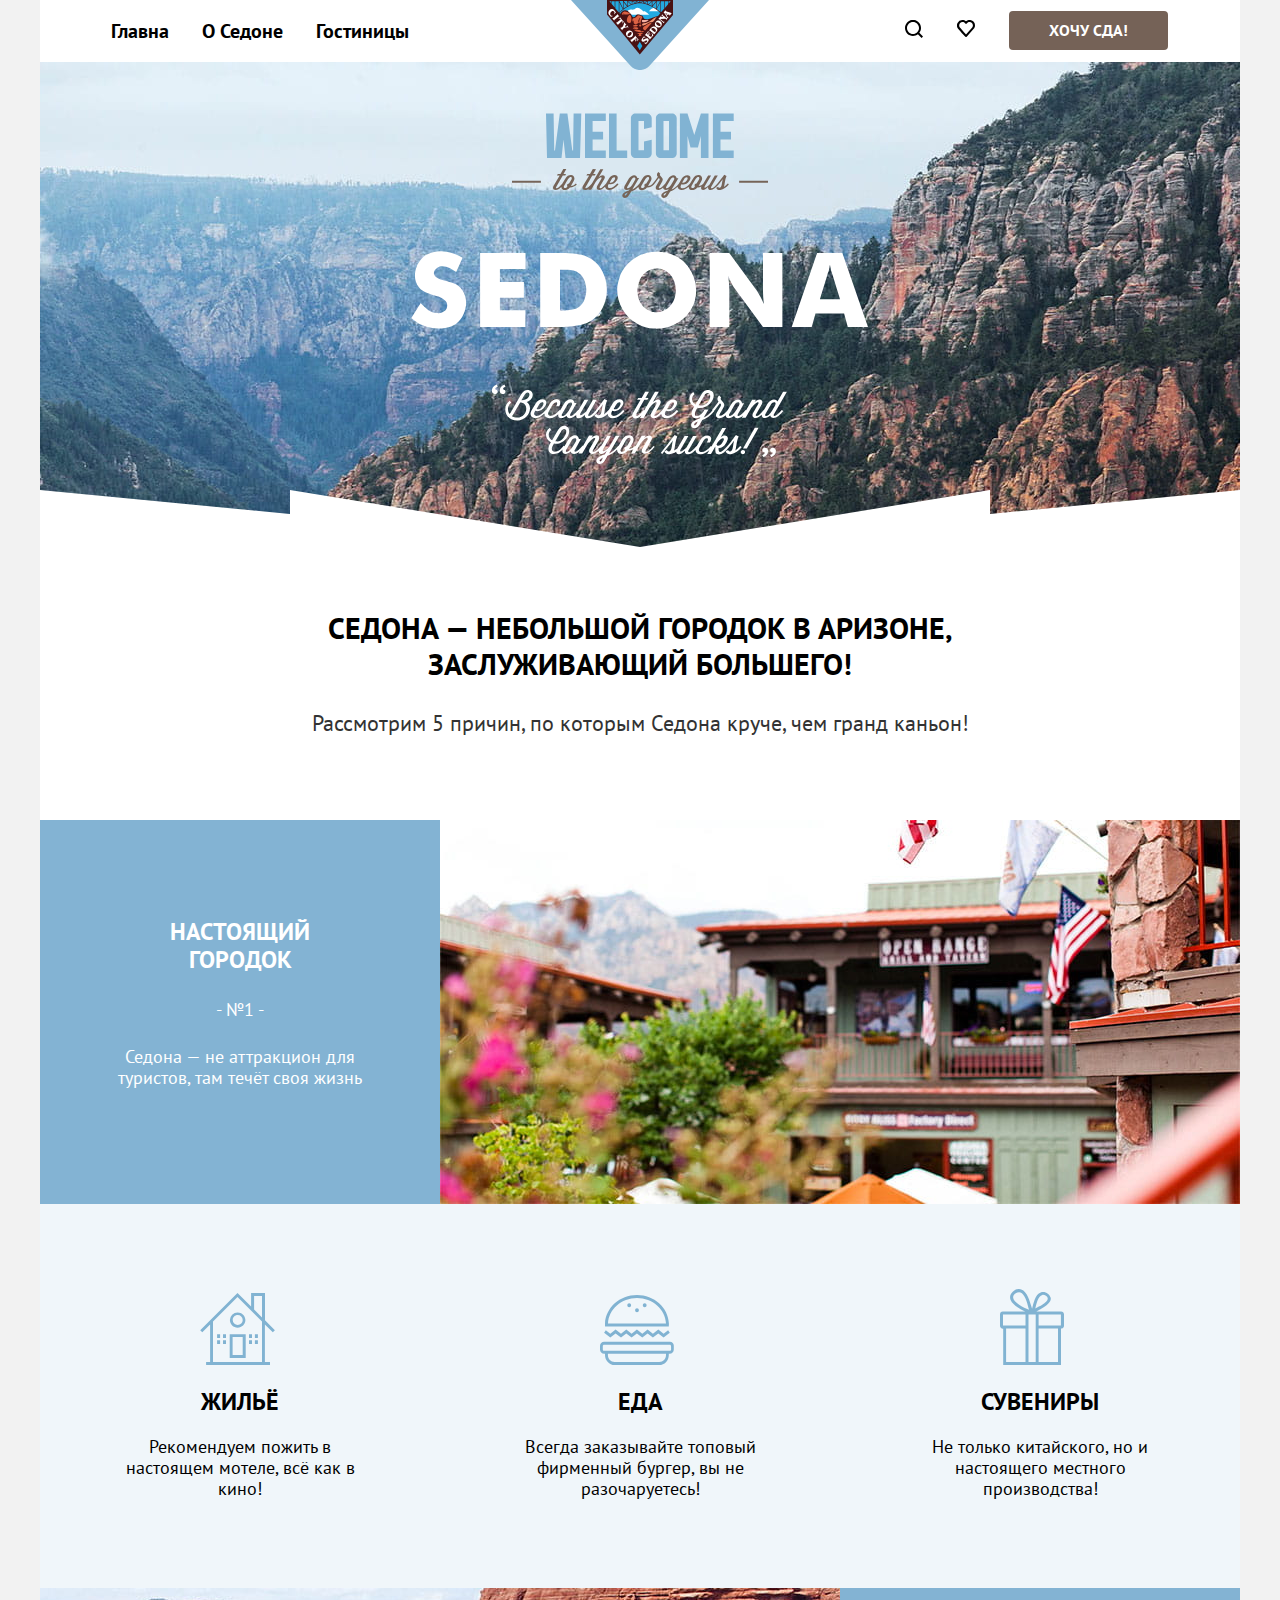
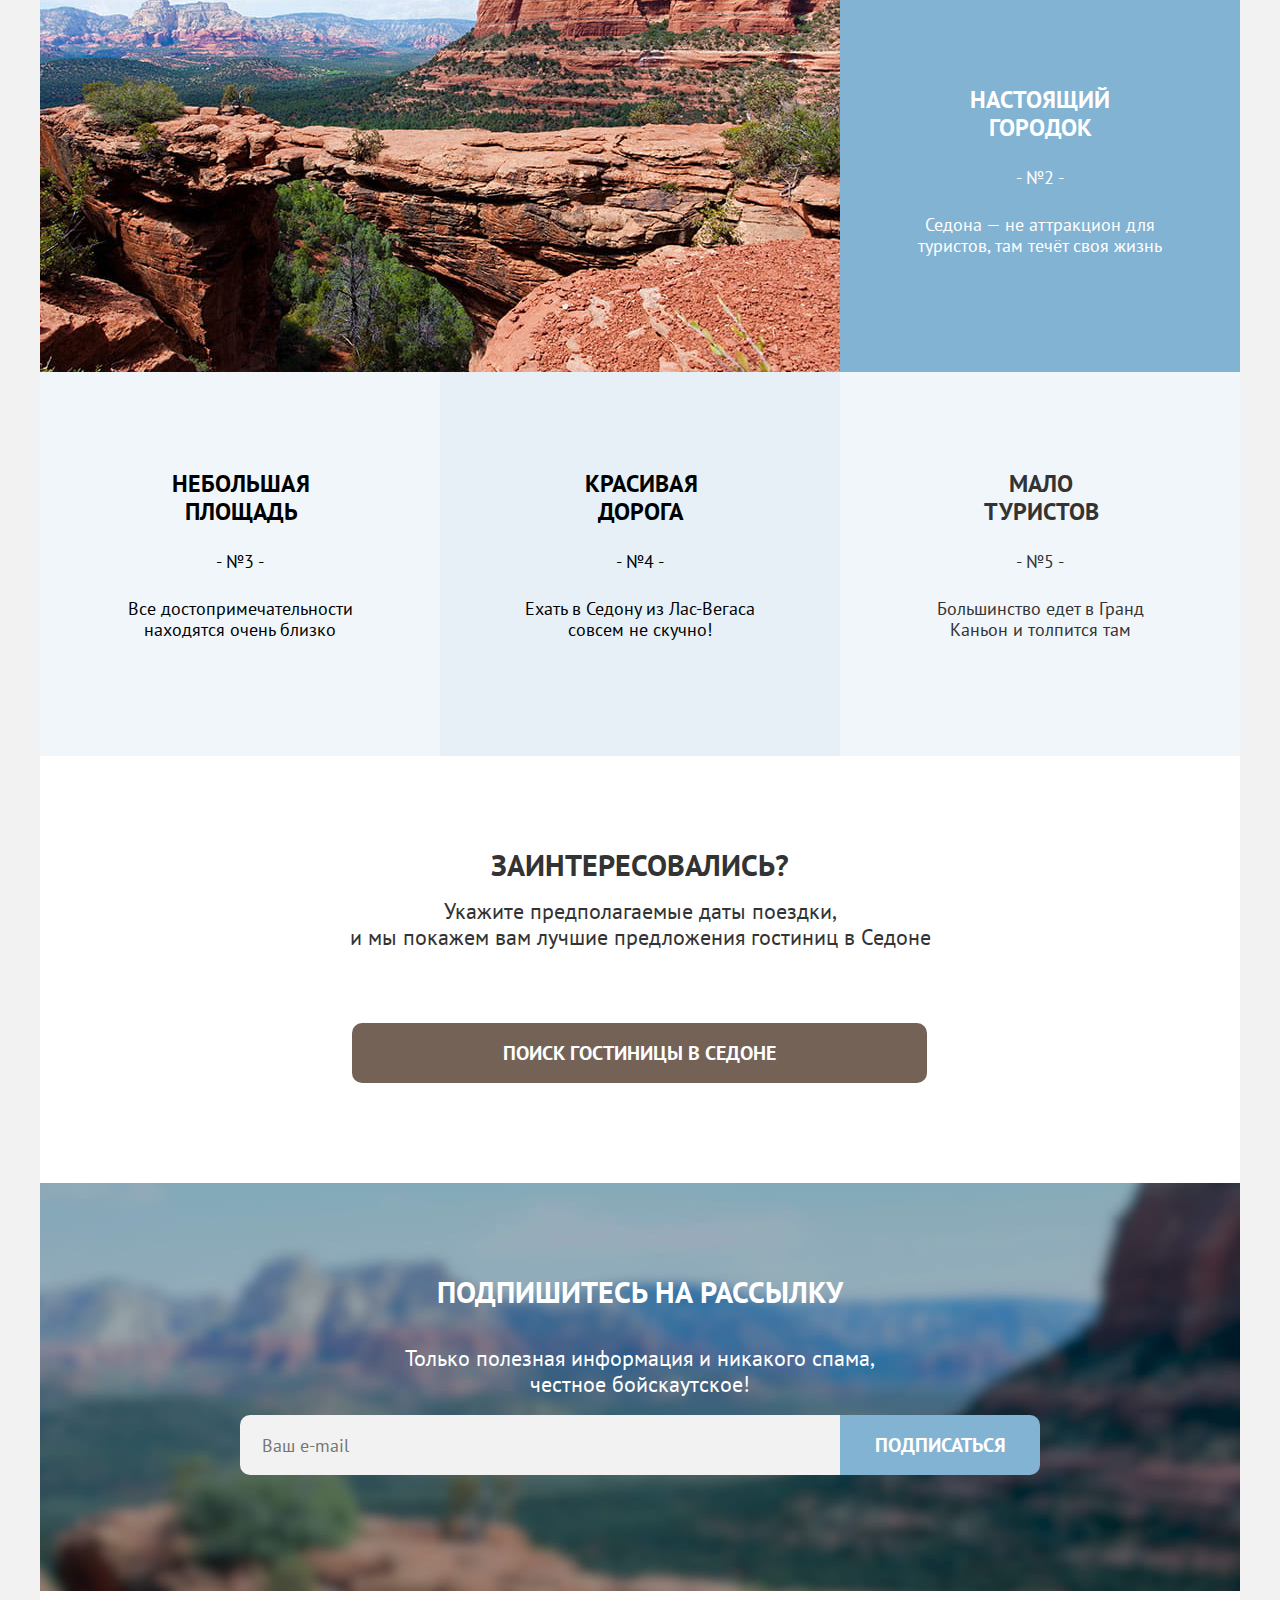
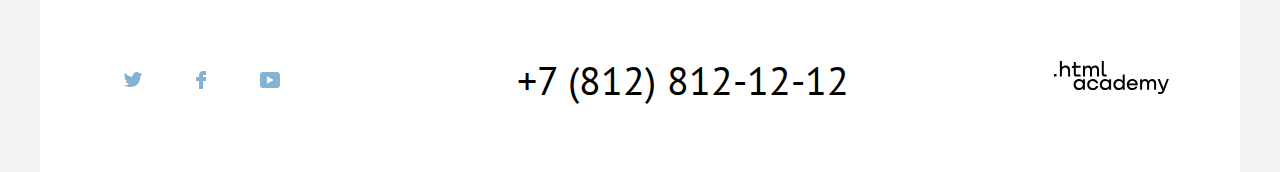
==== commit a35f1cd1: "Проверка что осталось доделать" ====
--- a/index.html
+++ b/index.html
@@ -1,46 +1,46 @@
 <!DOCTYPE html>
 <html lang="ru">
-  <head>
-    <meta charset="utf-8">
-    <title>HTML Academy: Седона</title>
-	 <link rel="stylesheet" href="styles/styles.css">
-  </head>
+   <head>
+    	<meta charset="utf-8">
+    	<title>HTML Academy: Седона</title>
+	 	<link rel="stylesheet" href="styles/styles.css">
+   </head>
   
-  <body class="page-body">
-	<header class="page-header wrap">
-      <nav class="navigation">
-        <ul class="navigation-list">
-          <li class="navigation-item">
-            <a class="navigation-link" href="#">Главна</a>
-          </li>
-			 <li class="navigation-item">
-            <a class="navigation-link" href="#">О Седоне</a>
-          </li>
-			 <li class="navigation-item">
-            <a class="navigation-link" href="catalog.html">Гостиницы</a>
-          </li>
-        </ul>
+   <body class="page-body">
+		<header class="page-header">
+      	<nav class="navigation">
+        		<ul class="navigation-list">
+          		<li class="navigation-item">
+           		   <a class="navigation-link" href="index.html">Главна</a>
+          		</li>
+			 		<li class="navigation-item">
+            		<a class="navigation-link" href="#">О Седоне</a>
+          		</li>
+			 		<li class="navigation-item">
+            		<a class="navigation-link" href="catalog.html">Гостиницы</a>
+          		</li>
+        		</ul>
 
-		  <div class="logo-icon">
-			<a href=""><svg width="138" height="70" fill="none" xmlns="http://www.w3.org/2000/svg"><g clip-path="url(#a)"><path d="M138 0H0l59.5 65.7c5.2 5.8 13.8 5.8 19 0L138 0Z" fill="#81B3D3"/><path d="m36.7.5 32.1 37.9 32-37.7L36.7.5Z" fill="#23A9E1"/><path d="M61.1 14.7h17.3c-1.3-.8-4.4-4.6-6-3.2-.1.1-4.9-5.7-8-2.9-2.7 2.5-4-.3-7 1.6-3.6 2.4 2 3.7 3.7 4.5Zm26.7-3.5-9.8.1c3.9-4.5 5.6-4 9.8-.1Z" fill="#fff"/><path d="M97.6 3.6V1.2h2.1l-2.1 2.4ZM48.4 13c.1.1 2.4-2.4 6.1-4.9 3.4-2.3 8.6-4.9 14.4-4.9 5.8 0 11.1 2.7 14.5 5 3.7 2.4 6 4.8 6.1 4.9l-2.5 3c-4.5.6-7.7 3.9-12.1 3.2-2.2-.4-2.3-1.6-2.9-2.9-.5-1-1.3-.8-2.3-1.2-.9-.4-1.5-1.1-3.4-.7-1.6.4-1.8 2.9-3.9 2.8-1.1-.1-1.2-1.6-2.8-3.6-4.1-4.9-7.9-4.2-10.5.3l19.6 23.3L48.4 13ZM40 1.2v1.9l-1.6-1.9H40Zm53.9 0h3.2v3L93.9 8V1.2Zm-4.1 11.4V1.2h3.5v7.4l-3.5 4s.1 0 0 0Zm-.5-10.4v9.9c-1.1-1.1-2.3-2.1-3.6-3l3.6-6.9Zm-4.1-.3v6.8c-.5-.3-.9-.7-1.5-1-.7-.4-1.4-.9-2.2-1.3l3.7-4.5Zm-4.4-.2V6c-1-.5-2.1-1-3.1-1.5l3.1-2.8Zm.6-.5h3.7l-3.7 4.6V1.2Zm4.3 0h3.6l-3.6 7.1V1.2Zm-8.8 0h3.9l-3.5 3.1c-.1 0-.2-.1-.3-.1l-.1-3Zm-.5.4V4c-1-.4-2-.7-3.1-.9l3.1-1.5Zm-4.2 0v1.3L70 2.6l2.2-1Zm-6.8 0 2.2 1c-.8 0-1.5.1-2.2.3V1.6Zm-4.1 0 3.1 1.5c-1.1.2-2.1.5-3.1.9V1.6Zm3.6 1.2-3.3-1.6h3.3v1.6Zm3.5-.4-2.8-1.3h2.8v1.3Zm.7-1.2H72l-2.9 1.3V1.2Zm3.7 0H76l-3.2 1.6V1.2ZM60.4 4.3l-3.5-3.1h3.9v3l-.4.1Zm-3.6-2.6 3.1 2.7c-1.1.4-2.1.9-3.1 1.5V1.7Zm-4.3.2 3.6 4.5c-1.3.7-2.5 1.5-3.6 2.4V1.9Zm-4.2.3 3.6 7c-1.3 1-2.5 2-3.6 3.2V2.2Zm3.7 6-3.6-7.1H52v7.1Zm4.3-2.5-3.7-4.6h3.7v4.6ZM43.7 7.5l-3.2-3.8V1.2h3.2v6.3Zm.6-6.3h3.5v11.2l-3.5-4.2v-7ZM69.1 0H36v14.6l32.8 39.9.2-.3L102 15V0H69.1Z" fill="#491213"/><path d="m66.2 46 2.6-4.2 2.6 4.2-2.6 4.2-2.6-4.2Z" fill="#23A9E1"/><path d="M74.2 30.6c-3.4-2-2.6-3.5.2-4.9 1.5-.7 4.8-3.4 6.1-2.5l-6.3 7.4Zm-2.3 2.5c-2-.1-4.3-.4-6.3.1 1.2.3 4.2 1.2 1.4 1.9 1 1.4 2.6 1.3 3.6.1-.4-.2-.7-.5-1-.7 1.1-.3 2.1-.9 2.3-1.4Zm1.2-1.6c-.9-.8-1.9-.8-2.7 0-1.2-2.1-5.4-1.4-7.4-1.7 1.1 2.6 9.6 3.1 10.1 1.7Zm-6.8-2.2c-1.6-.5-6.8-.4-3.4-1.8 1.1-.4 6.7.1 3.4 1.8Zm2-3c-.5-1.1.4-2.4 1.7-1.4 1.2.8-.6 2-1.7 1.4Zm-2.9.1c-2.3.7-5.3-.8-1.6-1.5 2.3-.5 4.7.5 1.6 1.5-.1 0 .1 0 0 0Zm-2.6-6.2c-.5 1.6-1.5 1.9-1.4 0 .1-2.3 1.6-1.7 3.2-2.6 1.3-.7 2-3.4 4.3-1.8 1 .7 2.2.1 2.5 1.2 0-.1-2.9 6.7-1.3 6.7-3.2 0-1.8-3.8-.6-6.4-1.2.6-3.1 4.3-1.5 5-.8 1.1-3.4 2.6-4.7 1.5-1.1-1-.5-2.3-.5-3.6Zm-4 2.8c-5.6 0-1.8-8.6.1-8.1 2.2.7 1.9 8.2-.1 8.1Zm-6.2-8.2c-2.6-.1-1.5-2.6.3-3.1 1.7-.5 5.2 1.1 6.4 2.2-1.8.6-4.1.5-6.1.6-.2-2-.7-1.3-.6.3Z" fill="#DC6243"/><path d="M71.8 25.8c-2.9-3 4.3-2.7 5.5-3.8.8.3 7-5.4 8.5-5-1.1 1.3-3.4 5.3-5 5.3-1.3 0-2.6-.2-3.6.7-1.5 1.4-3.9 2.1-5.4 2.8Z" fill="#F49774"/><path d="M72.7 22.2c-1.6.9-3.1-2.5-.3-2.2 1.8.2 3.7-.2 5.4.1a5.86 5.86 0 0 1-5.1 2.1Z" fill="#F4B1A4"/><path d="M51.1 20.9c.3.4.6.8.5 1.4 0 .4-.6 1-.2 1.2l1.5-1.8c-.4-.1-3.5-3.8-3.5-4.2l-2.1 1.1c.1.4.8 0 1.2 0 .5 0 .9.4 1.3.7-1.1.9-3.8 3.3-4.1 3.3-.1 0-.7-.4-.7 0 0 .2.6.7.7.8l1.4 1.7c.4-.2-.1-.5.1-.8.1-.2 3.2-2.7 3.9-3.4Zm-3.4-4.5c.3-.1.4.3.6 0l-1.6-1.9c-.2-.3-.5-.6-.5 0 .1.4-4 3.7-4.2 3.8-.3.1-.5-.3-.7.1l1.4 1.7c.2.2.3.4.5.6.2.2.1-.4.1-.4-.1-.3.3-.6.6-.8 1-1 3.5-3.1 3.8-3.1Zm-5.7-.6c-1.1.3-2.4-.1-2.7-1.3-.4-1.2.4-2.4 1.3-3.1.9-.7 2.3-.6 2.8.5.2.5.1 1.1-.1 1.6-.1.3-.4.6 0 .8.6-.7 1.1-1.4 1.7-2.1-.7-.4-1-1.1-1.5-1.7-.6-.7-1.3-1.4-2.3-1.5-1.9-.3-3.6 1.7-3.8 3.4-.1.9.2 1.8.8 2.6.5.6 1.2 1.1 1.6 1.8.2.1 1.8-.7 2.1-.8.2 0 .1-.1.1-.2-.5.2 0 0 0 0Zm25.5 23.6c-.7-.5-2.6-3-3-3.5l-.2-.3-.2.1c-.1.1.1.4 0 .6-.5.8-3.7 3.2-3.9 3.4-.4.2-.8-.1-1 .2.5.6 1.8 2.3 2 2.3.3 0 .1-.5.1-.6.1-.2 1.7-1.6 2.3-2.1.2-.2.4.3.6.5.2.3.3.7.2 1-.1.2-.5.6-.2.8.4-.5 1.5-1.8 1.7-2 .2-.2-.4 0-.3-.1-.2.1-.5.2-.7 0-.1 0-.7-.7-.6-.8.3-.2.6-.6 1-.7.6-.1 1 1 1.1 1.4.1.4.1.8-.1 1.1-.1.3-.3.5 0 .6l1.4-1.9c0 .1-.1.1-.2 0-.1 0 .1.1 0 0Zm-9.2-8.9c-.7 0-1.4.3-2 .8a3.56 3.56 0 0 0-.5 4.8c1.3 1.7 3.4 1.9 5.1.7 1.4-1.2 1.6-3.3.5-4.8-.8-1-2-1.5-3.1-1.5Zm1.2 1.4c.9-.1 1.5.8 1.1 1.8-.4 1-1.4 2-2.4 2.4-1.2.5-2-.5-1.5-1.7.4-1 1.4-2 2.4-2.4.1 0 .2-.1.4-.1Zm-2.8-4.6c.3 0 .6.4.8 0l-1.4-1.7c-.4.2 0 .4-.1.6-.2.3-1.7.5-2.1.6.1-.4.6-1.7.8-1.8.4-.3.6.3.8-.1l-1.8-2.1c-.2-.2-.4-.7-.6-.4 0 0 0 1-.1 1.1-.1.2-.6 2.4-1.2 2.9a11 11 0 0 1-1.8 1.4c-.3.1-.5-.4-.8 0l1.6 1.9c.1.1.4.6.5.6.3.1 0-.6.1-.7.1-.3 1.6-1.8 2.3-1.9.9-.2 2-.5 3-.4.2 0-.2 0 0 0ZM80.9 34c.1.4.2.9.1 1.3-.1.6-.6 1.9-1.4 1.5-.8-.4-1.4-1.1-2.1-1.7.5-.6 1-1.1 1.9-.8.2.1.4 0 .2-.2-.3-.2-2-1.3-2.1-1.2-.2.2.3.6.1 1-.1.3-.4.5-.6.8-.5-.4-1.2-.8-.7-1.5.4-.4.8-.8 1.4-.9.4-.1 1.2.3 1.3-.1-.7-.3-1.4-.7-2.1-1 .1.5-2.2 2.9-2.7 3.5-.1.1-.4.4-.4.5 0 .3.4.1.4.1.3-.1 4.4 3.3 4.5 3.6.1.2-.1.4 0 .5 0 0 .1.1.2.1.3-.3 2.9-3.9 3.5-4l-1.5-2.4c-.4.2-.1.7 0 .9Zm-4 4.4c-1.3-.9-3.6.8-4 1-.7.3-1.2-.4-.8-1 .3-.5.9-.8 1.5-.8.2 0 .9.1.9 0 .1-.1.1-.1 0-.2-.6-.4-1.1-.8-1.7-1.1-.1.7-.9 1.1-1.3 1.6-.5.6-1 1.3-1 2s.4 1.4 1.1 1.7c.7.4 1.5.1 2.2-.3.4-.3.8-.6 1.2-.8.6-.3 1.5 0 1.3.8-.2.7-.9 1.3-1.6 1.5-.4.1-.8.1-1.2-.1-.3-.1-.6-.5-.8-.1l2.3 1.6c.1-.5.3-.7.7-1 .5-.4.9-.9 1.3-1.4.8-.9 1.1-2.5-.1-3.4Zm17.6-28.1c0 .1 0 .1 0 0l-.9 1-.8 1c-.2.2-.3.3 0 .5.5-.3 3.5 4.8 3.3 5.5-.5.2-4.5-3.3-4.6-3.5 0-.1.2-.7-.1-.6-.1 0-.5.6-.6.7l-.6.7c.2.3.3 0 .6 0 .2.1 1.2.9 1.5 1.1-.5 0-1.7.1-1.9.1-.6.1-.3-.4-.7-.6L88.2 18l-.9 1v.1c.2.2.1.1.4 0 .3-.1 4.3 3.2 4.4 3.4.2.3-.1.6.3.8l1.2-1.4c.1-.1.1-.1 0-.1-.3-.2-.3.1-.7.1-.3-.1-2.9-2.2-3.8-3l5.3-.2c.2 0 .7.6.7.8-.1.2-.3.4 0 .5.3-.4.6-.7.9-1.1l.1-.2c.1 0 .1-.1.1-.2l.1-.1c.3-.3 1.2-1.3 1.1-1.4-.3-.3-.4.3-.8 0-.2-.2-.8-1.2-.9-1.4-.2-.3.4-.6.6-.7.5-.3 2.1-.8 2.3.2 0 .2-.2.4-.1.5 0 0 .1.2.2.1l2.1-2.6-.2-.2c-.5.5-5.5-1.5-5.8-1.8-.1-.2-.1-.8-.3-.8Zm-.2 2.6c.8.3 1.5.6 2.3 1l-.6.3c-.2.1-.4.3-.6.5l-1.1-1.8Zm-6.6 7.7c-1.1-.1-2.2.4-3 1.3-1.2 1.5-1.1 3.7.4 4.9 1.5 1.2 3.7.9 4.9-.5 1.2-1.5 1.1-3.7-.4-4.9-.5-.4-1.2-.7-1.9-.8Zm-1.4 1.6c.6 0 1.3.4 1.7.7.8.5 2.2 1.7 1.5 2.7 0-.1.1-.1-.1.1-.8.8-2.2.1-2.9-.5-.7-.5-2-1.7-1.2-2.7.3-.2.6-.3 1-.3Zm-3.1 4.3c-1.2-.1-2.4.5-3.3 1.6-.6.8-1.3 1.5-1.9 2.3.2.3.5-.1.8.1.3.2 4.1 3.3 4.1 3.5.1.3-.2.4.1.6.1.1 2.9-3.4 3.2-4 .4-1.1.1-2.4-.8-3.2.1.1.2.1 0 0-.8-.6-1.5-.9-2.2-.9Zm-1.1 1.6h.3c1.4.4 3.4 2.1 2.1 3.6l-.4.4c-.2.2-4.2-3-4-3.2.4-.5 1.3-.9 2-.8Z" fill="#fff"/></g><defs><clipPath id="a"><path fill="#fff" d="M0 0h138v70H0z"/></clipPath></defs></svg>
-			<span class="visually-hidden"></span></a>
-		  </div>
+				<div class="logo-icon">
+					<a href=""><svg width="138" height="70" fill="none" xmlns="http://www.w3.org/2000/svg"><g clip-path="url(#a)"><path d="M138 0H0l59.5 65.7c5.2 5.8 13.8 5.8 19 0L138 0Z" fill="#81B3D3"/><path d="m36.7.5 32.1 37.9 32-37.7L36.7.5Z" fill="#23A9E1"/><path d="M61.1 14.7h17.3c-1.3-.8-4.4-4.6-6-3.2-.1.1-4.9-5.7-8-2.9-2.7 2.5-4-.3-7 1.6-3.6 2.4 2 3.7 3.7 4.5Zm26.7-3.5-9.8.1c3.9-4.5 5.6-4 9.8-.1Z" fill="#fff"/><path d="M97.6 3.6V1.2h2.1l-2.1 2.4ZM48.4 13c.1.1 2.4-2.4 6.1-4.9 3.4-2.3 8.6-4.9 14.4-4.9 5.8 0 11.1 2.7 14.5 5 3.7 2.4 6 4.8 6.1 4.9l-2.5 3c-4.5.6-7.7 3.9-12.1 3.2-2.2-.4-2.3-1.6-2.9-2.9-.5-1-1.3-.8-2.3-1.2-.9-.4-1.5-1.1-3.4-.7-1.6.4-1.8 2.9-3.9 2.8-1.1-.1-1.2-1.6-2.8-3.6-4.1-4.9-7.9-4.2-10.5.3l19.6 23.3L48.4 13ZM40 1.2v1.9l-1.6-1.9H40Zm53.9 0h3.2v3L93.9 8V1.2Zm-4.1 11.4V1.2h3.5v7.4l-3.5 4s.1 0 0 0Zm-.5-10.4v9.9c-1.1-1.1-2.3-2.1-3.6-3l3.6-6.9Zm-4.1-.3v6.8c-.5-.3-.9-.7-1.5-1-.7-.4-1.4-.9-2.2-1.3l3.7-4.5Zm-4.4-.2V6c-1-.5-2.1-1-3.1-1.5l3.1-2.8Zm.6-.5h3.7l-3.7 4.6V1.2Zm4.3 0h3.6l-3.6 7.1V1.2Zm-8.8 0h3.9l-3.5 3.1c-.1 0-.2-.1-.3-.1l-.1-3Zm-.5.4V4c-1-.4-2-.7-3.1-.9l3.1-1.5Zm-4.2 0v1.3L70 2.6l2.2-1Zm-6.8 0 2.2 1c-.8 0-1.5.1-2.2.3V1.6Zm-4.1 0 3.1 1.5c-1.1.2-2.1.5-3.1.9V1.6Zm3.6 1.2-3.3-1.6h3.3v1.6Zm3.5-.4-2.8-1.3h2.8v1.3Zm.7-1.2H72l-2.9 1.3V1.2Zm3.7 0H76l-3.2 1.6V1.2ZM60.4 4.3l-3.5-3.1h3.9v3l-.4.1Zm-3.6-2.6 3.1 2.7c-1.1.4-2.1.9-3.1 1.5V1.7Zm-4.3.2 3.6 4.5c-1.3.7-2.5 1.5-3.6 2.4V1.9Zm-4.2.3 3.6 7c-1.3 1-2.5 2-3.6 3.2V2.2Zm3.7 6-3.6-7.1H52v7.1Zm4.3-2.5-3.7-4.6h3.7v4.6ZM43.7 7.5l-3.2-3.8V1.2h3.2v6.3Zm.6-6.3h3.5v11.2l-3.5-4.2v-7ZM69.1 0H36v14.6l32.8 39.9.2-.3L102 15V0H69.1Z" fill="#491213"/><path d="m66.2 46 2.6-4.2 2.6 4.2-2.6 4.2-2.6-4.2Z" fill="#23A9E1"/><path d="M74.2 30.6c-3.4-2-2.6-3.5.2-4.9 1.5-.7 4.8-3.4 6.1-2.5l-6.3 7.4Zm-2.3 2.5c-2-.1-4.3-.4-6.3.1 1.2.3 4.2 1.2 1.4 1.9 1 1.4 2.6 1.3 3.6.1-.4-.2-.7-.5-1-.7 1.1-.3 2.1-.9 2.3-1.4Zm1.2-1.6c-.9-.8-1.9-.8-2.7 0-1.2-2.1-5.4-1.4-7.4-1.7 1.1 2.6 9.6 3.1 10.1 1.7Zm-6.8-2.2c-1.6-.5-6.8-.4-3.4-1.8 1.1-.4 6.7.1 3.4 1.8Zm2-3c-.5-1.1.4-2.4 1.7-1.4 1.2.8-.6 2-1.7 1.4Zm-2.9.1c-2.3.7-5.3-.8-1.6-1.5 2.3-.5 4.7.5 1.6 1.5-.1 0 .1 0 0 0Zm-2.6-6.2c-.5 1.6-1.5 1.9-1.4 0 .1-2.3 1.6-1.7 3.2-2.6 1.3-.7 2-3.4 4.3-1.8 1 .7 2.2.1 2.5 1.2 0-.1-2.9 6.7-1.3 6.7-3.2 0-1.8-3.8-.6-6.4-1.2.6-3.1 4.3-1.5 5-.8 1.1-3.4 2.6-4.7 1.5-1.1-1-.5-2.3-.5-3.6Zm-4 2.8c-5.6 0-1.8-8.6.1-8.1 2.2.7 1.9 8.2-.1 8.1Zm-6.2-8.2c-2.6-.1-1.5-2.6.3-3.1 1.7-.5 5.2 1.1 6.4 2.2-1.8.6-4.1.5-6.1.6-.2-2-.7-1.3-.6.3Z" fill="#DC6243"/><path d="M71.8 25.8c-2.9-3 4.3-2.7 5.5-3.8.8.3 7-5.4 8.5-5-1.1 1.3-3.4 5.3-5 5.3-1.3 0-2.6-.2-3.6.7-1.5 1.4-3.9 2.1-5.4 2.8Z" fill="#F49774"/><path d="M72.7 22.2c-1.6.9-3.1-2.5-.3-2.2 1.8.2 3.7-.2 5.4.1a5.86 5.86 0 0 1-5.1 2.1Z" fill="#F4B1A4"/><path d="M51.1 20.9c.3.4.6.8.5 1.4 0 .4-.6 1-.2 1.2l1.5-1.8c-.4-.1-3.5-3.8-3.5-4.2l-2.1 1.1c.1.4.8 0 1.2 0 .5 0 .9.4 1.3.7-1.1.9-3.8 3.3-4.1 3.3-.1 0-.7-.4-.7 0 0 .2.6.7.7.8l1.4 1.7c.4-.2-.1-.5.1-.8.1-.2 3.2-2.7 3.9-3.4Zm-3.4-4.5c.3-.1.4.3.6 0l-1.6-1.9c-.2-.3-.5-.6-.5 0 .1.4-4 3.7-4.2 3.8-.3.1-.5-.3-.7.1l1.4 1.7c.2.2.3.4.5.6.2.2.1-.4.1-.4-.1-.3.3-.6.6-.8 1-1 3.5-3.1 3.8-3.1Zm-5.7-.6c-1.1.3-2.4-.1-2.7-1.3-.4-1.2.4-2.4 1.3-3.1.9-.7 2.3-.6 2.8.5.2.5.1 1.1-.1 1.6-.1.3-.4.6 0 .8.6-.7 1.1-1.4 1.7-2.1-.7-.4-1-1.1-1.5-1.7-.6-.7-1.3-1.4-2.3-1.5-1.9-.3-3.6 1.7-3.8 3.4-.1.9.2 1.8.8 2.6.5.6 1.2 1.1 1.6 1.8.2.1 1.8-.7 2.1-.8.2 0 .1-.1.1-.2-.5.2 0 0 0 0Zm25.5 23.6c-.7-.5-2.6-3-3-3.5l-.2-.3-.2.1c-.1.1.1.4 0 .6-.5.8-3.7 3.2-3.9 3.4-.4.2-.8-.1-1 .2.5.6 1.8 2.3 2 2.3.3 0 .1-.5.1-.6.1-.2 1.7-1.6 2.3-2.1.2-.2.4.3.6.5.2.3.3.7.2 1-.1.2-.5.6-.2.8.4-.5 1.5-1.8 1.7-2 .2-.2-.4 0-.3-.1-.2.1-.5.2-.7 0-.1 0-.7-.7-.6-.8.3-.2.6-.6 1-.7.6-.1 1 1 1.1 1.4.1.4.1.8-.1 1.1-.1.3-.3.5 0 .6l1.4-1.9c0 .1-.1.1-.2 0-.1 0 .1.1 0 0Zm-9.2-8.9c-.7 0-1.4.3-2 .8a3.56 3.56 0 0 0-.5 4.8c1.3 1.7 3.4 1.9 5.1.7 1.4-1.2 1.6-3.3.5-4.8-.8-1-2-1.5-3.1-1.5Zm1.2 1.4c.9-.1 1.5.8 1.1 1.8-.4 1-1.4 2-2.4 2.4-1.2.5-2-.5-1.5-1.7.4-1 1.4-2 2.4-2.4.1 0 .2-.1.4-.1Zm-2.8-4.6c.3 0 .6.4.8 0l-1.4-1.7c-.4.2 0 .4-.1.6-.2.3-1.7.5-2.1.6.1-.4.6-1.7.8-1.8.4-.3.6.3.8-.1l-1.8-2.1c-.2-.2-.4-.7-.6-.4 0 0 0 1-.1 1.1-.1.2-.6 2.4-1.2 2.9a11 11 0 0 1-1.8 1.4c-.3.1-.5-.4-.8 0l1.6 1.9c.1.1.4.6.5.6.3.1 0-.6.1-.7.1-.3 1.6-1.8 2.3-1.9.9-.2 2-.5 3-.4.2 0-.2 0 0 0ZM80.9 34c.1.4.2.9.1 1.3-.1.6-.6 1.9-1.4 1.5-.8-.4-1.4-1.1-2.1-1.7.5-.6 1-1.1 1.9-.8.2.1.4 0 .2-.2-.3-.2-2-1.3-2.1-1.2-.2.2.3.6.1 1-.1.3-.4.5-.6.8-.5-.4-1.2-.8-.7-1.5.4-.4.8-.8 1.4-.9.4-.1 1.2.3 1.3-.1-.7-.3-1.4-.7-2.1-1 .1.5-2.2 2.9-2.7 3.5-.1.1-.4.4-.4.5 0 .3.4.1.4.1.3-.1 4.4 3.3 4.5 3.6.1.2-.1.4 0 .5 0 0 .1.1.2.1.3-.3 2.9-3.9 3.5-4l-1.5-2.4c-.4.2-.1.7 0 .9Zm-4 4.4c-1.3-.9-3.6.8-4 1-.7.3-1.2-.4-.8-1 .3-.5.9-.8 1.5-.8.2 0 .9.1.9 0 .1-.1.1-.1 0-.2-.6-.4-1.1-.8-1.7-1.1-.1.7-.9 1.1-1.3 1.6-.5.6-1 1.3-1 2s.4 1.4 1.1 1.7c.7.4 1.5.1 2.2-.3.4-.3.8-.6 1.2-.8.6-.3 1.5 0 1.3.8-.2.7-.9 1.3-1.6 1.5-.4.1-.8.1-1.2-.1-.3-.1-.6-.5-.8-.1l2.3 1.6c.1-.5.3-.7.7-1 .5-.4.9-.9 1.3-1.4.8-.9 1.1-2.5-.1-3.4Zm17.6-28.1c0 .1 0 .1 0 0l-.9 1-.8 1c-.2.2-.3.3 0 .5.5-.3 3.5 4.8 3.3 5.5-.5.2-4.5-3.3-4.6-3.5 0-.1.2-.7-.1-.6-.1 0-.5.6-.6.7l-.6.7c.2.3.3 0 .6 0 .2.1 1.2.9 1.5 1.1-.5 0-1.7.1-1.9.1-.6.1-.3-.4-.7-.6L88.2 18l-.9 1v.1c.2.2.1.1.4 0 .3-.1 4.3 3.2 4.4 3.4.2.3-.1.6.3.8l1.2-1.4c.1-.1.1-.1 0-.1-.3-.2-.3.1-.7.1-.3-.1-2.9-2.2-3.8-3l5.3-.2c.2 0 .7.6.7.8-.1.2-.3.4 0 .5.3-.4.6-.7.9-1.1l.1-.2c.1 0 .1-.1.1-.2l.1-.1c.3-.3 1.2-1.3 1.1-1.4-.3-.3-.4.3-.8 0-.2-.2-.8-1.2-.9-1.4-.2-.3.4-.6.6-.7.5-.3 2.1-.8 2.3.2 0 .2-.2.4-.1.5 0 0 .1.2.2.1l2.1-2.6-.2-.2c-.5.5-5.5-1.5-5.8-1.8-.1-.2-.1-.8-.3-.8Zm-.2 2.6c.8.3 1.5.6 2.3 1l-.6.3c-.2.1-.4.3-.6.5l-1.1-1.8Zm-6.6 7.7c-1.1-.1-2.2.4-3 1.3-1.2 1.5-1.1 3.7.4 4.9 1.5 1.2 3.7.9 4.9-.5 1.2-1.5 1.1-3.7-.4-4.9-.5-.4-1.2-.7-1.9-.8Zm-1.4 1.6c.6 0 1.3.4 1.7.7.8.5 2.2 1.7 1.5 2.7 0-.1.1-.1-.1.1-.8.8-2.2.1-2.9-.5-.7-.5-2-1.7-1.2-2.7.3-.2.6-.3 1-.3Zm-3.1 4.3c-1.2-.1-2.4.5-3.3 1.6-.6.8-1.3 1.5-1.9 2.3.2.3.5-.1.8.1.3.2 4.1 3.3 4.1 3.5.1.3-.2.4.1.6.1.1 2.9-3.4 3.2-4 .4-1.1.1-2.4-.8-3.2.1.1.2.1 0 0-.8-.6-1.5-.9-2.2-.9Zm-1.1 1.6h.3c1.4.4 3.4 2.1 2.1 3.6l-.4.4c-.2.2-4.2-3-4-3.2.4-.5 1.3-.9 2-.8Z" fill="#fff"/></g><defs><clipPath id="a"><path fill="#fff" d="M0 0h138v70H0z"/></clipPath></defs></svg>
+					<span class="visually-hidden"></span></a>
+				</div>
 		  
-		  <ul class="navigation-listP">
-			<li class="navigation-item">
-				<a href=""><svg width="18" height="18" fill="none" xmlns="http://www.w3.org/2000/svg"><path d="m18 16.5-3.7-3.7c1-1.3 1.7-3 1.7-4.9 0-4.4-3.6-8-8-8S0 3.6 0 8c0 4.4 3.6 8 8 8 1.8 0 3.5-.6 4.9-1.7l3.7 3.7 1.4-1.5ZM8 14c-3.3 0-6-2.7-6-6s2.7-6 6-6 6 2.7 6 6-2.7 6-6 6Z" fill="#000"/></svg>
-				<span class="visually-hidden"></span></a>
-			</li>
-			<li class="navigation-item">
-				<a href=""><svg width="18" height="17" fill="none" xmlns="http://www.w3.org/2000/svg"><path d="M8.9 17a.9.9 0 0 1-.8-.4c-5.4-6.1-6.7-7.5-7-7.9A5.4 5.4 0 0 1 5.5 0C6.8 0 8 .5 9 1.3a5.46 5.46 0 0 1 9 4.1c0 1.3-.5 2.5-1.3 3.4l-7 7.9c-.2.2-.4.3-.8.3Zm-6-9.5c.3.4 3.5 4 6.1 6.9l6.2-7c.5-.5.7-1.2.7-2 0-1.8-1.5-3.3-3.3-3.3-1 0-2 .5-2.7 1.3-.3.3-.6.4-.9.4-.3 0-.6-.2-.8-.4-.7-.8-1.7-1.3-2.7-1.3-1.8 0-3.3 1.5-3.3 3.3-.1.9.3 1.6.7 2.1-.1 0-.1 0 0 0Z" fill="#000"/></svg>
-					<span class="visually-hidden"></span></a>
-			</li>
-			<li class="navigation-item">
-				<a class="button-navi" href="#" alt="Кнопка" width="160px" height="37px">Хочу Сда!</a>
-			</li>
-		 </ul>
-      </nav>
-    </header>
+		   	<ul class="navigation-listP">
+					<li class="navigation-item">
+						<a class="item-search-nav" href=""><svg width="18" height="18" fill="none" xmlns="http://www.w3.org/2000/svg"><path d="m18 16.5-3.7-3.7c1-1.3 1.7-3 1.7-4.9 0-4.4-3.6-8-8-8S0 3.6 0 8c0 4.4 3.6 8 8 8 1.8 0 3.5-.6 4.9-1.7l3.7 3.7 1.4-1.5ZM8 14c-3.3 0-6-2.7-6-6s2.7-6 6-6 6 2.7 6 6-2.7 6-6 6Z" fill="#000"/></svg>
+						<span class="visually-hidden"></span></a>
+					</li>
+					<li class="navigation-item">
+						<a class="like-item-heart" href=""><svg width="18" height="17" fill="none" xmlns="http://www.w3.org/2000/svg"><path d="M8.9 17a.9.9 0 0 1-.8-.4c-5.4-6.1-6.7-7.5-7-7.9A5.4 5.4 0 0 1 5.5 0C6.8 0 8 .5 9 1.3a5.46 5.46 0 0 1 9 4.1c0 1.3-.5 2.5-1.3 3.4l-7 7.9c-.2.2-.4.3-.8.3Zm-6-9.5c.3.4 3.5 4 6.1 6.9l6.2-7c.5-.5.7-1.2.7-2 0-1.8-1.5-3.3-3.3-3.3-1 0-2 .5-2.7 1.3-.3.3-.6.4-.9.4-.3 0-.6-.2-.8-.4-.7-.8-1.7-1.3-2.7-1.3-1.8 0-3.3 1.5-3.3 3.3-.1.9.3 1.6.7 2.1-.1 0-.1 0 0 0Z" fill="#000"/></svg>
+						<span class="visually-hidden"></span></a>
+					</li>
+					<li class="navigation-item">
+						<a class="button-navi" href="#" alt="Кнопка">Хочу Сда!</a>
+					</li>
+		 		</ul>
+      	</nav>
+    	</header>
 
 	 <main class="main-index">
 		 <div class="main-welcom">
@@ -63,7 +63,7 @@
 			<div class="sedona-town">
 				<div class="cont-text">
 					<h3 class="cont-H3">Настоящий городок</h3>
-					<p>- №1 -</p>
+					<p class="number-items">- №1 -</p>
 					<p class="advantages-description">Седона — не аттракцион для туристов, там течёт своя жизнь</p>
 				</div>
 				<div class="sedona-town-img">
@@ -76,7 +76,7 @@
 		<section class="recommendations">
 			<div class="recommendations-block">
 			<ul class="advantages-list">
-				<div class="block-itemP">
+				<div class="block-item-Pull">
 				<li class="advantages-item">
 					<svg width="75" height="72" fill="none" xmlns="http://www.w3.org/2000/svg"><path d="M29.7 65h16V41.2h-16V65Zm2.9-20.9h10.1v18H32.6v-18Z" fill="#81B3D2"/><path d="m72.8 39.3 2.1-2.1-9.9-9.9V0H51.1v13.6L37.5 0 .2 37.2l2.1 2.1 7.8-7.8v37.6h-4V72H70v-2.9h-5.1V31.5l7.9 7.8ZM62 69.1H13V28.5L37.5 4.1 62 28.5v40.6Zm0-44.7-7.9-7.9V2.9H62v21.5Z" fill="#81B3D2"/><path d="M29.9 27.1c0 4.3 3.5 7.7 7.7 7.7 4.3 0 7.8-3.5 7.8-7.7 0-4.3-3.5-7.7-7.8-7.7a7.7 7.7 0 0 0-7.7 7.7Zm7.8-5a5 5 0 0 1 5 4.9c0 2.7-2.2 4.9-5 4.9a5 5 0 0 1-5-4.9c0-2.7 2.2-4.9 5-4.9ZM20.1 41.2h-3v3.9h3v-3.9ZM26 41.2h-3v3.9h3v-3.9ZM20.1 47.2h-3v3.9h3v-3.9ZM26 47.2h-3v3.9h3v-3.9ZM52 41.2h-3v3.9h3v-3.9ZM57.9 41.2h-3v3.9h3v-3.9ZM52 47.2h-3v3.9h3v-3.9ZM57.9 47.2h-3v3.9h3v-3.9Z" fill="#81B3D2"/></svg>
 					<h3 class="advantages-title">Жильё</h3>
@@ -90,7 +90,7 @@
 					<p class="advantages-description">Всегда заказывайте топовый фирменный бургер, вы не разочаруетесь!</p>
 				</li>
 				</div>
-				<div class="block-itemP">
+				<div class="block-item-Pall">
 				<li class="advantages-item">
 					<svg width="64" height="76" fill="none" xmlns="http://www.w3.org/2000/svg"><path d="M61.1 22.5H36.3c13.8-6.9 14.9-11.3 14.4-13.7-1.2-4-5.7-7-10-5.4-5.6 2.1-7.1 10.4-8.6 16.4-2-6.1-3.8-13.8-8.2-17.7-1.3-1.1-3.1-2.3-5.8-2-4 .4-9.8 5.4-7.5 11 2.3 5.4 9.7 8.8 14.6 11.5H2.9A2.9 2.9 0 0 0 0 25.5v11.3c0 1.6 1.3 2.9 2.9 2.9h.3V76H61V39.6h.1c1.6 0 2.9-1.3 2.9-2.9V25.4c0-1.6-1.3-2.9-2.9-2.9ZM42.4 5.9c2.1-.3 5 1.3 5.3 3.2.4 2.8-3.4 5.3-5.1 6.4-2.5 1.7-4.9 2.6-7.3 4.1.9-3.7 2.5-13 7.1-13.7Zm-22.9 10c-2.2-1.5-6.5-4.4-6.4-7.8.1-3.6 5.7-6.6 8.8-3.9 3.9 3.4 5.7 11.1 7.1 16.6-3.2-1.5-6.3-2.8-9.5-4.9Zm6 57.1H6.1V39.6h19.4V73Zm0-36.5H3v-11h22.5v11Zm10.2 0V73h-7.2V25.6h7.2v10.9ZM58 73H38.6V39.6H58V73Zm2.9-36.5H38.6v-11h22.3v11Z" fill="#81B3D2"/></svg>
 					<h3 class="advantages-title">Сувениры</h3>
@@ -108,7 +108,7 @@
 					</div>
 					<div class="cont-text">
 						<h3 class="cont-H3">Настоящий городок</h3>
-						<p>- №2 -</p>
+						<p class="number-items">- №2 -</p>
 						<p class="advantages-description">Седона — не аттракцион для туристов, там течёт своя жизнь</p>
 					</div>
 				</div>
@@ -117,25 +117,25 @@
 			<section class="advantages">
 				<!-- <h2 class="visually-hidden">Преимущества</h2> -->
 				<div class="advantages-block">
-				<ul class="advantages-list">
-					<div class="block-itemP">
+				<ul class="advantages-list-post">
+					<div class="block-item">
 					<li class="advantages-item">
-					  <h3 class="advantages-title">Небольшая площадь</h3>
-					  <p>- №3 -</p>
+					  <h3 class="advantages-title-top">Небольшая площадь</h3>
+					  <p class="number-items">- №3 -</p>
 					  <p class="advantages-description">Все достопримечательности находятся очень близко</p>
 					</li>
 				</div>
 					<div class="block-itemA">
 					<li class="advantages-item">
-						<h3 class="advantages-title">Красивая дорога</h3>
-						<p>- №4 -</p>
+						<h3 class="advantages-title-top">Красивая дорога</h3>
+						<p class="number-items">- №4 -</p>
 						<p class="advantages-description">Ехать в Седону из Лас-Вегаса совсем не скучно!</p>
 					 </li>
 					</div>
-					 <div class="block-itemP">
-					 <li class="advantages-item">
-						<h3 class="advantages-title">Мало туристов</h3>
-						<p>- №5 -</p>
+					 <div class="block-item">
+					 <li class="advantages-item-post">
+						<h3 class="advantages-title-top">Мало туристов</h3>
+						<p class="number-items">- №5 -</p>
 						<p class="advantages-description">Большинство едет в Гранд Каньон и толпится там</p>
 					 </li>
 					</div>
@@ -146,7 +146,7 @@
 			<section class="interested">
 				<div class="interes">
 					<h2 class="interested-in">Заинтересовались?</h2>
-						<p>Укажите предполагаемые даты поездки, <br>и мы покажем вам лучшие предложения гостиниц в Седоне</p>
+						<p class="text-interested">Укажите предполагаемые даты поездки, <br>и мы покажем вам лучшие предложения гостиниц в Седоне</p>
 						<p><a  href="#" class="butt-search" alt="Поиск гостиницы в Седоне" width="575" height="60px">Поиск гостиницы в Седоне</a></p>
 					</div>
 			</section>
@@ -167,14 +167,14 @@
 		<section class="footer-social">
 			<ul class="footer-social-list">
 			  <li class="footer-social-item">
-				<a href="#"><svg width="18" height="15" fill="none" xmlns="http://www.w3.org/2000/svg">
+				<a class="item-soc" href="#"><svg width="18" height="15" fill="none" xmlns="http://www.w3.org/2000/svg">
 					<path d="M11.6.2c1.8-.5 3.2.3 3.8 1.2.7-.2 1.4-.5 2.1-.7 0 .9-.6 1.5-.9 1.8.7.1 1.4-.6 1.4-.6-.2 1-1.1 1.8-1.7 2C16.1 10.7 13 15.1 5.7 15h-.5c-.4 0-4.4-.5-5.2-1.9 2.4.2 4.1-.4 5-1.2-1-.3-2.9-.4-3.2-2.9.4.1.6.2 1.3.1C1.8 8.3.4 7.5.5 5.3c.3.3 1.1.5 1.4.5C1.1 5.6-.2 2.5.9.9c1.9 1.9 4 3.6 7.6 3.8C8.7 2.3 9.7.8 11.6.2Z" fill="#83B3D3"/></svg></a>
 			  </li>
 			  <li class="footer-social-item">
-				<a href="#"><svg width="10" height="18" fill="none" xmlns="http://www.w3.org/2000/svg"><path d="M7 0C4.8 0 3 1.8 3 4v2H0v4h3v8h4v-8h3V6H7V4h3V0H7Z" fill="#83B3D3"/></svg></a>
+				<a class="item-soc" href="#"><svg width="10" height="18" fill="none" xmlns="http://www.w3.org/2000/svg"><path d="M7 0C4.8 0 3 1.8 3 4v2H0v4h3v8h4v-8h3V6H7V4h3V0H7Z" fill="#83B3D3"/></svg></a>
 			  </li>
 			  <li class="footer-social-item">
-				<a href="#"><svg width="20" height="16" fill="none" xmlns="http://www.w3.org/2000/svg"><path d="M17 0H2.9C1.2 0 0 1.5 0 3.2v9.5C0 14.5 1.2 16 2.9 16h14.3c1.5 0 2.9-1.5 2.9-3.2V3.2C19.9 1.5 18.7 0 17 0ZM7 11.8V4.2L13.7 8 7 11.8Z" fill="#83B3D3"/></svg></a>
+				<a class="item-soc" href="#"><svg width="20" height="16" fill="none" xmlns="http://www.w3.org/2000/svg"><path d="M17 0H2.9C1.2 0 0 1.5 0 3.2v9.5C0 14.5 1.2 16 2.9 16h14.3c1.5 0 2.9-1.5 2.9-3.2V3.2C19.9 1.5 18.7 0 17 0ZM7 11.8V4.2L13.7 8 7 11.8Z" fill="#83B3D3"/></svg></a>
 			  </li>
 			</ul>
 			</section>
--- a/styles/styles.css
+++ b/styles/styles.css
@@ -15,6 +15,7 @@
 	src: url("../fonts/ptsans-700.woff2") format("woff2");
 	font-display: swap;
 }
+
 
 body {
 	font-family: "PT Sans", sans-serif;
@@ -31,6 +32,7 @@
 .wrap {
 	padding-left: 71px;
 	padding-right: 71px;
+	
 }
 
 .page-body {
@@ -44,6 +46,7 @@
 	position: absolute;
 	left: 50%;
 	top: 0;
+	z-index: 1;
 }
 
 .button {
@@ -71,18 +74,31 @@
 
 .navigation-list {
 	display: flex;
-	justify-content: space-between;
+	width: 400px;
+	padding-left: 0;
 	list-style: none;
-	margin-left: 0;
-	padding: 0;
+	padding-left: 0;
+	margin-left: 71px;
+}
+
+.navigation-link {
+	margin-right: 33px;
 }
 
 .navigation-listP {
 	display: flex;
-	justify-content: space-between;
+	font-style: normal;
+	font-weight: bold;
+	font-size: 16px;
+	line-height: 21px;
+	text-align: center;
+	padding: 0;
+	text-transform: uppercase;
 	list-style: none;
-
-}
+	margin-top: 20px;
+	margin-right: 72px;
+}
+
 
 .navigation-link {
 	font-family: "PT Sans", sans-serif;
@@ -95,38 +111,89 @@
 	text-decoration: none;
 }
 
+.navigation-link:hover {
+	font-size: 20px;
+	line-height: 26px;
+	font-weight: 700;
+	text-align: center;
+	color: #000000;
+	background-color: #ffffff;
+	text-decoration: none;
+	color: #756257;
+}
+
+
 .main-welcom {
 	display: grid;
 	grid-template-columns:repeat(2, 1fr);
+	position: relative;
 	color: #FFFFFF;
 	background-color: #9D8981;
 	text-align: center;
  	background-image: url("../images/index-background.jpg");
 	width: 1200px;
 	height: 485px;
-	margin: auto;
-
+	margin-bottom: 63px;
 }
 
 .logo-welcome {
-	padding: 35px;
+	margin-top: 51px;
 	width: 458px;
 	height: 352px;
 }
 
 .grid-line {
+	margin-top: 19px;
+	margin-bottom: 0;
 	width: 1200px;
 	height: 56px;
 }
 
-a.button-navi {
-	background: #756257;
-	color: #ffffff;
-	text-transform: uppercase;
-	text-decoration: none;
+.item-search-nav {
+	margin-right: 34px;
+}
+
+.like-item-heart {
+	margin-right: 34px;
+}
+
+.button-navi {
+	font-family: "PT Sans", sans-serif;
+	font-style: normal;
+	font-weight: bold;
 	font-size: 16px;
 	line-height: 21px;
+	text-align: center;
+	text-transform: uppercase;
+	color: #ffffff;
+	text-decoration: none;
+	background: #756257;
+	border-radius: 4px;
+	padding-top: 9px;
+	padding-left: 40px;
+	padding-right: 40px;
+	padding-bottom: 10px;
  }
+
+ .button-navi:hover {
+	background: #615048;
+ }
+
+ .button-navi:active {
+	padding-top: 6px;
+	padding-left: 37px;
+	padding-right: 37px;
+	padding-bottom: 7px;
+	background: #615048;
+	border: 3px solid #83B3D3;
+ }
+
+ .button-navi:focus {
+	background: #615048;
+	color: #FFFFFF;
+	opacity: 0.3;
+ }
+
 
 .logo-sedona-town {
 	color: #ffffff;
@@ -137,44 +204,16 @@
 	display: flex;
 	justify-content: center;
 	align-items: center;
-	height: 282px;
 	background: #FFFFFF;
 	
 }
 
-h1 {
-	font-family: "PT Sans", sans-serif;
-	font-style: normal;
-	font-size: 60px;
-	line-height: 78px;
-	font-weight: bold;
-}
-
-h2 {
-	font-family: "PT Sans", sans-serif;
-	font-style: normal;
-	font-weight: bold;
+.text-u {
+	font-family: "PT Sans", sans-serif;
+	margin: 0;
+	margin-bottom: 23px;
 	font-size: 30px;
 	line-height: 36px;
-	text-align: center;
-	text-transform: uppercase;
-}
-
-h3{
-	font-family: "PT Sans", sans-serif;
-	font-style: normal;
-	font-weight: bold;
-	font-size: 24px;
-	line-height: 28px;
-	text-align: center;
-	text-align: center;
-	text-transform: uppercase;
-}
-
-.text-u {
-	font-family: "PT Sans", sans-serif;
-	font-size: 30px;
-	line-height: 36px;
 	font-style: normal;
 	font-weight: bold;
 	color: #000000;
@@ -184,6 +223,8 @@
 
 .text-p {
 	font-family: "PT Sans", sans-serif;
+	margin: 0;
+	margin-bottom: 79px;
 	font-style: normal;
 	font-weight: normal;
 	color: #333333;
@@ -192,29 +233,75 @@
 	text-align: center;
 }
 
-.logo-sedona-town {
-	text-align: center;
-}
-
-.advantages-item {
-	text-align: center;
-}
-
-.advantages-title {
-	font-family: "PT Sans", sans-serif;
+h1 {
+	font-family: "PT Sans", sans-serif;
+	font-style: normal;
+	font-size: 60px;
+	line-height: 78px;
+	font-weight: bold;
+}
+
+h2 {
+	font-family: "PT Sans", sans-serif;
+	font-style: normal;
+	font-weight: bold;
+	font-size: 30px;
+	line-height: 36px;
+	text-align: center;
+	text-transform: uppercase;
+}
+
+h3{
+	font-family: "PT Sans", sans-serif;
+	font-style: normal;
+	font-weight: bold;
 	font-size: 24px;
 	line-height: 28px;
-	text-transform: uppercase;
-}
-
-.interested {
-	display: flex;
-	justify-content: center;
-	align-items: center;
-	margin: 0 auto;
-	text-align: center;
-	height: 417px;
-	background: #FFFFFF;
+	text-align: center;
+	text-align: center;
+	text-transform: uppercase;
+}
+
+.logo-sedona-town {
+	text-align: center;
+}
+
+.advantages-item {
+	text-align: center;
+}
+
+.advantages-title {
+	font-family: "PT Sans", sans-serif;
+	font-size: 24px;
+	line-height: 28px;
+	text-transform: uppercase;
+}
+
+.text-interested {
+	font-family: "PT Sans", sans-serif;
+	font-style: normal;
+	font-weight: normal;
+	font-size: 22px;
+	line-height: 26px;
+	text-align: center;
+	color: #333333;
+	margin: 0;
+	margin-bottom: 73px;
+}
+
+.mailing-p {
+	font-family: "PT Sans", sans-serif;
+	font-style: normal;
+	font-weight: normal;
+	font-size: 22px;
+	line-height: 26px;
+	text-align: center;
+	color: #FFFFFF;
+}
+
+.interested-in {
+	margin: 0;
+	margin-bottom: 15px;
 }
 
 .newsletter {
@@ -237,11 +324,12 @@
 	font-family: "PT Sans", sans-serif;
 	font-style: normal;
 	color: #ffffff;
-	margin: auto;
 	font-weight: normal;
 	font-size: 18px;
 	font-weight: 21px;
 	text-align: center;
+	margin-top: 0;
+	
 }
 
 .devil-bridge {
@@ -257,8 +345,25 @@
 }
 
 .cont-H3 {
-	padding-right: 60px;
-	padding-left: 60px;
+	text-align: center;
+	margin: 0;
+	margin-top: 98px;
+	padding-right: 90px;
+	padding-left: 90px;
+	margin-bottom: 25px;
+}
+
+.number-items {
+	font-family: "PT Sans", sans-serif;
+	font-style: normal;
+	font-weight: normal;
+	font-size: 18px;
+	line-height: 21px;
+	text-align: center;
+	text-transform: uppercase;
+	margin: 0;
+	margin-bottom: 26px;
+
 }
 
 .recommendations-block {
@@ -274,22 +379,52 @@
 	padding: 0;
 }
 
-.block-itemP {
+.block-item-Pull {
+	position: relative;
 	width: 400px;
 	height: 384px;
 	background-color: rgba(131, 179, 211, 0.12);
-}
-
-.block-item {
+	margin-top: 0;
+}
+
+.block-item-Pull svg {
+	position: absolute;
+	top: 89px;
+	left: 40%;
+}
+
+.block-item-Pall {
+	position: relative;
 	width: 400px;
 	height: 384px;
+	background-color: rgba(131, 179, 211, 0.12);
+}
+
+.block-item-Pall svg {
+	position: absolute;
+	top: 85px;
+	left: 40%;
+}
+
+.block-item {
+	position: relative;
+	background: rgba(131, 179, 211, 0.12);
+	width: 400px;
+	height: 384px;
+	
+}
+
+.block-item svg {
+	position: absolute;
+	top: 91px;
+	left: 40%;
 }
 
 .advantages-item {
 	font-family: "PT Sans", sans-serif;
 	font-style: normal;
 	color: #000000;
-	margin-top: 25%;
+	margin-top: 0;
 }
 
 .advantages {
@@ -298,20 +433,46 @@
 }
 
 .advantages-description {
-    padding-right: 60px;
-    padding-left: 60px;
+	text-align: center;
+    padding-right: 75px;
+    padding-left: 75px;
+	 margin: 0;
 }
 
 .advantages-title {
 	padding-right: 90px;
 	padding-left: 90px;
+	margin: 0;
+	margin-top: 184px;
+	margin-bottom: 20px;	
 }
 
 .block-itemA {
-	
 	width: 400px;
 	height: 384px;
 	background: rgba(131, 179, 211, 0.2);
+	margin-bottom: 91px;
+}
+
+.block-item-Past {
+	width: 400px;
+	height: 384px;
+	background: rgba(131, 179, 211, 0.12);
+}
+
+.advantages-list-post {
+	display: flex;
+	list-style: none;
+	margin: 0;
+	padding: 0;
+	
+}
+
+.advantages-title-top {
+	width: 150px;
+	margin-left: 31.5%;
+	margin-top: 98px;
+	margin-bottom: 25px;
 }
 
 
@@ -325,12 +486,39 @@
 	color: #FFFFFF;
 	text-decoration: none;
 	text-transform: uppercase;
-	width: 575px;
+	margin-left: 312px;
+	margin-right: 313px;
+	display: block;
+	text-align: center;
+	line-height: 60px;
+	margin-bottom: 100px;
+}
+
+.butt-search:hover {
+	background: #615048;
+	border-radius: 10px;
+}
+
+.butt-search:active {
+	background: #756257;
+	border-radius: 10px;
+	font-size: 20px;
+	line-height: 26px;
+	font-weight: bold;
+	color: #FFFFFF;
 	height: 60px;
-	display: block;
-	text-align: center;
-	line-height: 60px;
-	
+	padding: 13px;
+	text-decoration: none;
+	border: 3px solid #83B3D3;
+	box-sizing: border-box;
+	border-radius: 10px;
+	
+}
+
+.butt-search:focus {
+	background: #615048;
+	border-radius: 10px;
+	opacity: 0.3;
 }
 
 .container-newsletter {
@@ -339,15 +527,14 @@
  	background-image: url("../images/background.jpg");
 	width: 1200px;
 	height: 408px;
-	display: flex;
-	justify-content: center;
-	align-items: center;
-	margin: 0 auto;
+	margin: 0;
 	text-align: center;
 }
 
 .mailing-letter {
 	text-align: center;
+	padding-top: 91px;
+	
 }
 
 
@@ -358,6 +545,8 @@
 	color: #ffffff;
 	text-align: center;
 	text-transform: uppercase;
+	margin: 0;
+	margin-bottom: 35px;
 }
 
 .mailing-p {
@@ -368,6 +557,7 @@
 	font-size: 22px;
 	line-height: 26px;
 	text-align: center;
+	margin: 0;
 }
 
 .footer-phone {
@@ -378,6 +568,19 @@
 	line-height: 40px;
 	color: #000000;
 	text-decoration: none;
+}
+
+.footer-phone:hover {
+	color: #756257;
+}
+
+.footer-phone:focus,
+.footer-phone:active {
+	border: 3px solid #83B3D3;
+	padding: 5px;
+	border-radius: 10px;
+	color: #756257;
+	opacity: 0.3;
 }
 
 .page-footer {
@@ -394,26 +597,285 @@
 .footer-social-list {
  display: flex;
  justify-content: space-between;
- padding-left: 0%;
+ width: 200px;
+ padding: 0;
  list-style: none;
 }
 
+.item-soc {
+	display: flex;
+	flex-direction: row;
+	justify-content: center;
+	align-items: center;
+	margin-right: 20px;
+	padding: 0;
+	width: 43px;
+	height: 43px;
+	border: 3px solid #ffffff;
+	box-sizing: border-box;
+	border-radius: 10px;
+}
+
+.item-soc:hover {
+	display: flex;
+	flex-direction: row;
+	justify-content: center;
+	align-items: center;
+	padding: 0;
+	width: 43px;
+	height: 43px;
+	border: 3px solid #83B3D3;
+	box-sizing: border-box;
+	border-radius: 10px;
+}
+
 /*---------------Работа с каталого--------------------*/
 
 .main-catalog {
 	font-family: "PT Sans", sans-serif;
 	font-size: 18px;
-	line-height: 21px;
 	color: #000000;
 	background-color: #ffffff;
-}
+	padding-bottom: 0;
+}
+
+.catalog-filter-group {
+	position: relative;
+	border: none;
+	margin: 0;
+	padding: 0;
+	
+}
+
+.range-wrapper-inputs {
+	display: flex;
+	justify-content: space-between;
+	text-align: center;
+}
+
+.clon {
+	display: flex;
+	justify-content: space-between;
+}
+
+.range-input {
+	font: inherit;
+	text-align: center;
+	background-color: transparent;
+	border: none;
+}
+
+.range-input-min {
+	border-top: 2px solid #ffffff;
+	border-left: 2px solid #ffffff;
+	border-right: 1px solid #ffffff;
+	border-bottom: 2px solid #ffffff;
+	padding-top: 14px;
+	padding-left: 19px;
+	padding-right: 17px;
+	padding-bottom: 11px;
+	border-radius: 4px 0px 0px 4px;
+	width: 104.5px;
+
+	
+}
+.range-input-max {
+	border-top: 2px solid #ffffff;
+	border-left: 1px solid #ffffff;
+	border-right: 2px solid #ffffff;
+	border-bottom: 2px solid #ffffff;
+	padding-top: 14px;
+	padding-left: 19px;
+	padding-right: 17px;
+	padding-bottom: 11px;
+	border-radius: 0px 4px 4px 0px;
+	width: 104.5px;
+}
+
+.range-input::-webkit-outer-spin-button,
+.range-input::-webkit-inner-spin-button {
+	appearance: none;
+	margin: 0;
+}
+
+
+.range-scale {
+	position: relative;
+	height: 4px;
+	margin-top: 32px;
+	background-color: #333333;
+}
+
+.range-input {
+	width: 30px;
+	padding: 0 2px;
+	font: inherit;
+	color: white;
+	text-align: center;
+	background-color: transparent;
+	border: none;
+}
+
+.range-bar {
+	position: absolute;
+	height: 4px;
+	background-color: #ffffff;
+}
+
+.range-toggle {
+	position: absolute;
+	width: 20px;
+	height: 20px;
+	background: #ffffff;
+	border-radius: 5px;
+	cursor: pointer;
+	border: none;
+	padding: 0;
+}
+
+.range-toggle:hover {
+	background: #FFFFFF;
+	border: 3px solid #83B3D3;
+	box-shadow: 0px 4px 10px rgba(0, 0, 0, 0.25);
+	border-radius: 5px;
+}
+
+.range-toggle:active,
+.range-toggle:focus {
+	background: #FFFFFF;
+	border: 2px solid #83B3D3;
+	box-shadow: 0px 7px 15px rgba(0, 0, 0, 0.4);
+	border-radius: 5px;
+}
+
+.toggle-min {
+ top: -8px;
+ left: 0px;
+}
+
+.toggle-max {
+top: -8px;
+right: 0px;
+}
+
 
 .selection-block {
- 	background-image: url("../images/background.jpg");
+ 	background-image: url("../images/catalog-background-cat.jpg");
 	color: #FFFFFF;
 	background-color: #3A5863;
 	height: 408px;
-	margin-bottom: 50px;
+	margin-bottom: 44px;
+}
+
+.text-top-fieldset {
+	font-family: "PT Sans", sans-serif;
+	font-style: normal;
+	font-weight: bold;
+	font-size: 20px;
+	line-height: 26px;
+	margin-bottom: 34px;
+}
+
+.text-top-field {
+	font-family: inherit;
+	font-style: normal;
+	font-weight: bold;
+	font-size: 20px;
+	padding: 0;
+	line-height: 26px;
+	margin-bottom: 30px;
+	
+	
+}
+
+.catalog-filter-list {
+	font-family: "PT Sans", sans-serif;
+	font-style: normal;
+	font-weight: normal;
+	font-size: 18px;
+	line-height: 23px;
+	margin: 0;
+	padding: 0;
+	list-style: none;
+}
+
+.catalog-filter-item {
+	margin-bottom: 16px;
+}
+
+.control {
+	position: relative;
+	margin-bottom: 10px;
+	padding-left: 36px;
+}
+
+.control input {
+	display: none;
+ }
+
+.control-input[type="checkbox"]:checked + .control-mark::before,
+.control-input[type="checkbox"]:checked + .control-mark::after {
+	position: absolute;
+	top: 9px;
+	left: 4px;
+	width: 12px;
+	height: 2px;
+	background-color: #3F5E72;
+	content: "";
+}
+
+.control-input[type="checkbox"]:checked + .control-mark::after {
+	transform: rotate(-45deg);
+}
+
+.control-input[type="checkbox"]:checked + .control-mark::before {
+	transform: rotate(45deg);
+}
+
+.control-mark {
+	position: absolute;
+	top: 2px;
+	left: 0;
+	width: 20px;
+	height: 20px;
+	background-color: #FFFFFF;
+	border-radius: 4px;
+}
+
+
+.control-mark:active,
+.control-mark:focus {
+	width: 14.5px;
+	height: 14.5px;
+	background: #FFFFFF;
+	border: 3px solid #83B3D3;
+}
+
+.control-input[type="radio"] + .control-mark {
+	border-radius: 50%;
+}
+
+.control-input[type="radio"]:checked + .control-mark::before {
+	position: absolute;
+	top: 5px;
+	left: 5px;
+	width: 10px;
+	height: 10px;
+	background-color: #3F5E72;
+	border-radius: 50%;
+	content: "";
+}
+
+.control-lable {
+	font-style: normal;
+	font-weight: normal;
+	font-size: 18px;
+	line-height: 23px;
+}
+
+.text-fieldset p {
+	margin-top: 0;
+	margin-bottom: 0;
 }
 
 .inner-header-title {
@@ -423,7 +885,23 @@
 
 .block-rtx {
 	display: flex;
-	justify-content: space-around;
+	justify-content: space-between;
+
+}
+
+.text-fieldset {
+	font-family: "PT Sans", sans-serif;
+	font-style: normal;
+	font-weight: normal;
+	font-size: 18px;
+	line-height: 23px;
+	margin: 0;
+	padding: 0;
+	
+}
+
+.text-fieldset p {
+	padding: 0;
 }
 
 
@@ -437,34 +915,95 @@
 }
 
 .navigation-items {
-	margin-bottom: 45px;
+	margin-right: 5px;
+	margin-bottom: 51px;
+}
+
+.icon-svg {
+	margin-right: 10px;
+	opacity: 0.6;
 }
 
 .navigation-items a{
+	margin-right: 10px;
+	margin-left: 0px;
 	font-size: 16px;
 	font-style: normal;
 	font-weight: normal;
 	color: #ffffff;
+	margin-right: 10px;
 	text-decoration: none;
 }
 
 .block-post {
 	display: flex;
-	justify-content: space-between;	
-}
-
- 
+	justify-content: space-between;
+	align-items: center;	
+	margin-bottom: 45px;
+}
 
 
 .butt-control-block {
 	text-align: center;
+	
+}
+
+.cotrols-to {
+	font-family: "PT Sans", sans-serif;
+   border: none;
+	font-size: 16px;
+	line-height: 21px;
+   color: #ffffff;
+	text-transform: uppercase;
+	font-style: normal;
+	font-weight: bold;
+   width: 160px;
+	height: 48px;
+	background-color: #83B3D3;
+	border-radius: 4px;
+	padding: 0;
+	margin-top: 48px;
+}
+
+.cotrols-to:hover {
+	margin-top: 48px;
+	background-color: #68A2CA;
+	border-radius: 4px;
+	
+}
+
+.cotrols-to:active {
+	background: #68A2CA;
+	border: 3px solid #FFFFFF;
+	border-radius: 4px;
+	
+}
+
+.cotrols-to:focus {
+	opacity: 0.3;
+	background: #68A2CA;
+	
+}
+
+.cotrols-off {
+	font-family: "PT Sans", sans-serif;
+	font-style: normal;
+	font-weight: normal;
+	font-size: 18px;
+	line-height: 23px;
+	text-align: center;
+	color: #FFFFFF;
+	
 }
 
 .price-control {
 	display: block;
+	margin-top: 0;
+	margin-bottom: 32px;
+	margin-left: 0;
+	padding-left: 0;
 	overflow: hidden;
 	list-style: none;
-	padding: 3px 0 0 3px;
 	
 }
 
@@ -472,11 +1011,29 @@
 	box-sizing: border-box;
 	text-align: center;
 	padding: 10px;
-	float: left;
-	margin: -3px -3px 0 0;    
-	width: 205px;
-	height: 45px;
+	float: left;   
+	width: 187px;
+	height: 48px;
 	border: 2px solid #ffffff;
+}
+
+.block-li-first {
+	display: flex;
+	justify-content: space-between;
+	align-items: center;
+	border-radius: 4px 0 0 4px;
+}
+
+.block-li-second {
+	display: flex;
+	justify-content: space-between;
+	align-items: center;
+	border-radius: 0 4px 4px 0;
+}
+
+.select-control {
+	color: #B7B7B7;
+	border: none;
 }
 
 /*
@@ -484,11 +1041,12 @@
 */
 .menu-hotel {
 	display: grid;
-	grid-template-columns: 1056px 1056px 1056px 1056px;
+	grid-template-columns: 1056px 1056px 1056px;
 	grid-template-columns: 1fr;
-	width: 1056px;
-	margin-top: 42px;
+	margin-top: 0px;
+	margin-right: 72px;
 	margin-left: 72px;
+	
 }
 
 .abode {
@@ -497,28 +1055,42 @@
 	gap: 36px;
 	align-items: center;
 	background-color: #ffffff;
-}
-
-.info-abode {
-	text-align: left;
+	margin-bottom: 30px;
+}
+
+.img-catalog {
+	text-align: center;
+	padding-top: 5px;
+}
+
+.img-catalog img:hover {
+	opacity: 0.6;
+}
+
+.img-catalog img:active {
+	margin: -3px;
+	border: 3px solid #83B3D3;
+}
+
+.hr-line {
+	margin-top: 0;
+	margin-bottom: 31px;
+	width: 1056px;
+	border: 1px solid #E6E6E6;
+	
 }
 
 .butt-sh-more {
-	text-align: center;
-}
-
-.block-r {
-	margin-top: 31px;
-	margin-bottom: 89px;
- 	display: flex;
-	justify-content: space-between;
+	margin-top: 0;
+	margin-bottom: 30px;
+	text-align: center;
 }
 
 .sorting {
 	font-family: "PT Sans", sans-serif;
 	font-size: 30px;
-	line-height: 39px;
 	color: #000000;
+	margin-right: 125px;
 	font-weight: bold;
 	text-transform: uppercase;     
 }
@@ -527,27 +1099,84 @@
 	background-color: #ffffff;
 }
 
-.visually-hidden {
-	background-color: #E5E5E5;
+.sorting-type-form {
+	
+	width: 287px;
+	border: 2px solid #E6E6E6;
+	border-radius: 4px;
+	
+}
+
+.sorting-type {
+	display: flex;
+	justify-content: space-between;
+	padding-top: 12px;
+	padding-left: 19px;
+	padding-right: 21px;
+	padding-bottom: 13px;
+}
+
+.button-light {
+	display: flex;
+	justify-content: space-between;
+	align-items: center;
+}
+
+.butt-light {
+	margin-left: 8px;
+	width: 48px;
+	height: 48px;
+	text-align: center;
+	padding-top: 12px;
+	border: 2px solid #E6E6E6;
+	box-sizing: border-box;
+	border-radius: 4px;
 }
 
 .information {
 	font-family: "PT Sans", sans-serif;
+	width: 500px;
 	font-size: 20px;
 	line-height: 26px;
 	color: #333333; 
 }
+
+.info-abode {
+	font-style: normal;
+	font-weight: bold;
+	font-size: 24px;
+	line-height: 31px;
+	text-transform: none;
+	margin-top: 0;
+	margin-bottom: 0;
+	text-align: left;
+	
+}
+
+.rumbik {
+	display: flex;
+	justify-content: space-between;
+	width: 235px;
+	margin-top: 0;
+	margin-bottom: 31px;
+}
+
 
 .rating {
 	font-family: "PT Sans", sans-serif;
 	background-color: #F2F2F2;
    border: none;
    color: #333333;
-   width: 160px;
-	height: 37px;
-   text-align: center;
-   text-decoration: none;
-   display: inline-block;
+	
+}
+
+.rating {
+	width: 160px;
+	background: #F2F2F2;
+	border-radius: 4px;
+	padding-top: 9px;
+	padding-bottom: 10px;
+	margin-bottom: 5px;
 }
 
 .buttons {
@@ -560,36 +1189,88 @@
 	line-height: 40px;
 }
 
-.more-details {
-	background-color: #756257;
+.cotrols-more {
+   font-family: "PT Sans", sans-serif;
    border: none;
+	font-size: 16px;
+	line-height: 21px;
    color: #ffffff;
+	text-transform: uppercase;
+	font-style: normal;
+	font-weight: bold;
    width: 151px;
 	height: 37px;
-   text-align: center;
-   text-decoration: none;
-   display: inline-block;
-}
-
-.more-favorites {
+	background-color: #756257;
+	border-radius: 4px;
+	margin-right: 8px;
+	margin-bottom: 5px;
+	padding: 0;
+}
+
+.cotrols-more:hover {
+	background: #615048;
+	border-radius: 4px;
+}
+
+.cotrols-more:active {
+	background: #615048;
+	border: 3px solid #83B3D3;
+	border-radius: 4px;
+}
+
+.cotrols-more:focus {
+	color: #FFFFFF;
+	opacity: 0.3;
+	background: #615048;
+}
+
+.cotrols-favorites {
+	font-family: "PT Sans", sans-serif;
+   border: none;
+	font-size: 16px;
+	line-height: 21px;
+   color: #ffffff;
+	text-transform: uppercase;
+	font-style: normal;
+	font-weight: bold;
+   width: 151px;
+	height: 37px;
 	background-color: #83B3D3;
-   border: none;
-   color: #ffffff;
-   width: 160px;
-	height: 37px;
-   text-align: center;
-   text-decoration: none;
-   display: inline-block;
-}
-
-.rating {
-	background: #ffffff;
+	border-radius: 4px;
+	padding: 0;
+}
+
+.favorites-top {
+	background: #7DB54F;
+	border-radius: 4px;
+}
+
+.cotrols-favorites:hover {
+	background: #68A2CA;
+	border-radius: 4px;
+}
+
+.cotrols-favorites:active {
+	background: #615048;
+	border: 3px solid #756257;
+	border-radius: 4px;
+}
+
+.cotrols-favorites:focus {
+	color: #FFFFFF;
+	opacity: 0.3;
+	background: #68A2CA;
 }
 
 .rating-item {
 	margin: auto;
 	text-align: center;
 }
+
+.rating-result{
+	margin-bottom: 63px;
+}
+
 
 .rating-result span {
 	padding: 0;
@@ -618,15 +1299,48 @@
    display: inline-block;
 	background-color: #83B3D3;
 	border-radius: 4px;
-	margin-top: 33px;
-	line-height: 60px;
-}
-
-.newsletter {
+	margin-top: 0;
+	line-height: 56px;
+}
+
+.button-show-more:hover {
+	background: #68A2CA;
+	border-radius: 4px;
+}
+
+.button-show-more:active {
+	border: none;
+	font-size: 20px;
+	line-height: 26px;
+   color: #ffffff;
+	text-transform: uppercase;
+	font-style: normal;
+	font-weight: bold;
+   width: 625px;
+	height: 49px;
+   text-decoration: none;
+   display: inline-block;
+	background-color: #83B3D3;
+	border-radius: 4px;
+	margin-top: 0;
+	line-height: 50px;
+	background: #68A2CA;
+	border: 3px solid #756257;
+	border-radius: 4px;
+}
+
+.button-show-more:focus {
+	color: #FFFFFF;
+	opacity: 0.3;
+	background: #68A2CA;
+}
+
+.newsletter-email {
 	display: flex;
 	justify-content: center;
 	align-items: center;
 	text-align: center;
+	
 }
 
 .page-mail-title {
@@ -635,6 +1349,7 @@
 	line-height: 36px;
 	font-style: normal;
 	font-weight: bold;
+	margin-top: 0;
 	color: #000000;
 	text-align: center;
 	text-transform: uppercase;
@@ -652,12 +1367,18 @@
 .field {
 	font-family: "PT Sans", sans-serif;
 	background: #F2F2F2;
-	width: 600px;
+	width: 559px;
 	height: 60px;
+	padding-top: 0;
+	padding-bottom: 0;
+	padding-left: 22px;
+	padding-right: 19px;
 	font-size: 18px;
 	line-height: 26px;
 	color: #000000;
 	font-style: normal;
+	border-radius: 10px 0px 0px 10px;
+	border: none;
 }
 
 .newsletter-button {
@@ -668,16 +1389,37 @@
 	line-height: 26px;
 	align-items: center;
 	text-align: center;
+	padding: 0;
 	color: #FFFFFF;
 	text-transform: uppercase;
 	width: 200px;
 	height: 60px;
 	background-color: #f1f1f1;
 	background: #83B3D3;
+	border-radius: 0px 10px 10px 0px;
+	border: none;
+}
+
+.newsletter-button:hover {
+	background: #68A2CA;
+	border-radius: 0px 10px 10px 0px;
+}
+
+.newsletter-button:active{
+	background: #68A2CA;
+	border: 3px solid #756257;
+	border-radius: 0px 10px 10px 0px;
+	
+}
+
+.newsletter-button:focus {
+	background: #68A2CA;
+	border-radius: 0px 10px 10px 0px;
+	opacity: 0.3;
 }
 
 .btn {
-	font-family: PT Sans;
+	font-family: "PT Sans", sans-serif;
 	font-style: normal;
 	font-weight: bold;
 	font-size: 20px;
@@ -685,15 +1427,44 @@
 	color: #FFFFFF;
 	border: none;
 	outline: none;
-	padding: 15px 20px;
+	padding: 10px;
+	width: 50px;
+	height: 50px;
 	background-color: #83B3D3;
 	cursor: pointer;
+	border-radius: 4px;
  }
 
- .active, .btn:hover {
+ .btn:hover {
+	background: #68A2CA;
+	border-radius: 4px;
+ }
+
+ .btn:active {
+	padding: 7px;
+	background: #68A2CA;
+	border: 3px solid #756257;
+	border-radius: 4px;
+ }
+
+ .btn:focus {
+	font-style: normal;
+	font-weight: bold;
+	font-size: 20px;
+	line-height: 26px;
+	align-items: center;
+	text-align: center;
+	text-transform: uppercase;
 	background-color: #F2F2F2;
 	color: #000000;
+
  }
+
+ .block-r {
+	display: flex;
+  justify-content: space-between;
+  margin-bottom: 89px;
+}
 
  .hotels-page {
 	font-family: "PT Sans", sans-serif;
@@ -704,7 +1475,14 @@
 	color: #333333;
  }
 
- #hotel-number {
+ .number-hotels {
+	 display: flex;
+	 align-items: center;
+	 
+
+ }
+
+ .number-hot {
 	font-family: "PT Sans", sans-serif;
 	font-style: normal;
 	font-weight: normal;
@@ -714,8 +1492,35 @@
 	height: 48px;
 	color: #000000;
 	border: 2px solid #E6E6E6;
-	box-sizing: border-box;
+	padding: 7px;
+	margin-left: 51px;
 	border-radius: 4px;
  }
 
- 
+/*
+
+.test-kas {
+	border: 1px solid #3A5863;
+	max-width: 1200px;
+	margin: 0 auto;
+	height: 384px;
+}
+
+.block-one {
+	background-color: #3A5863;
+	line-height: 100px;
+	font-size: 25px;
+	font-weight: 700;
+	text-align: center;
+	color: #E5E5E5;
+}
+
+.block-two {
+	background-color: #83B3D3;
+	line-height: 100px;
+	font-size: 25px;
+	font-weight: 700;
+	text-align: center;
+	color: #E5E5E5;
+}
+*/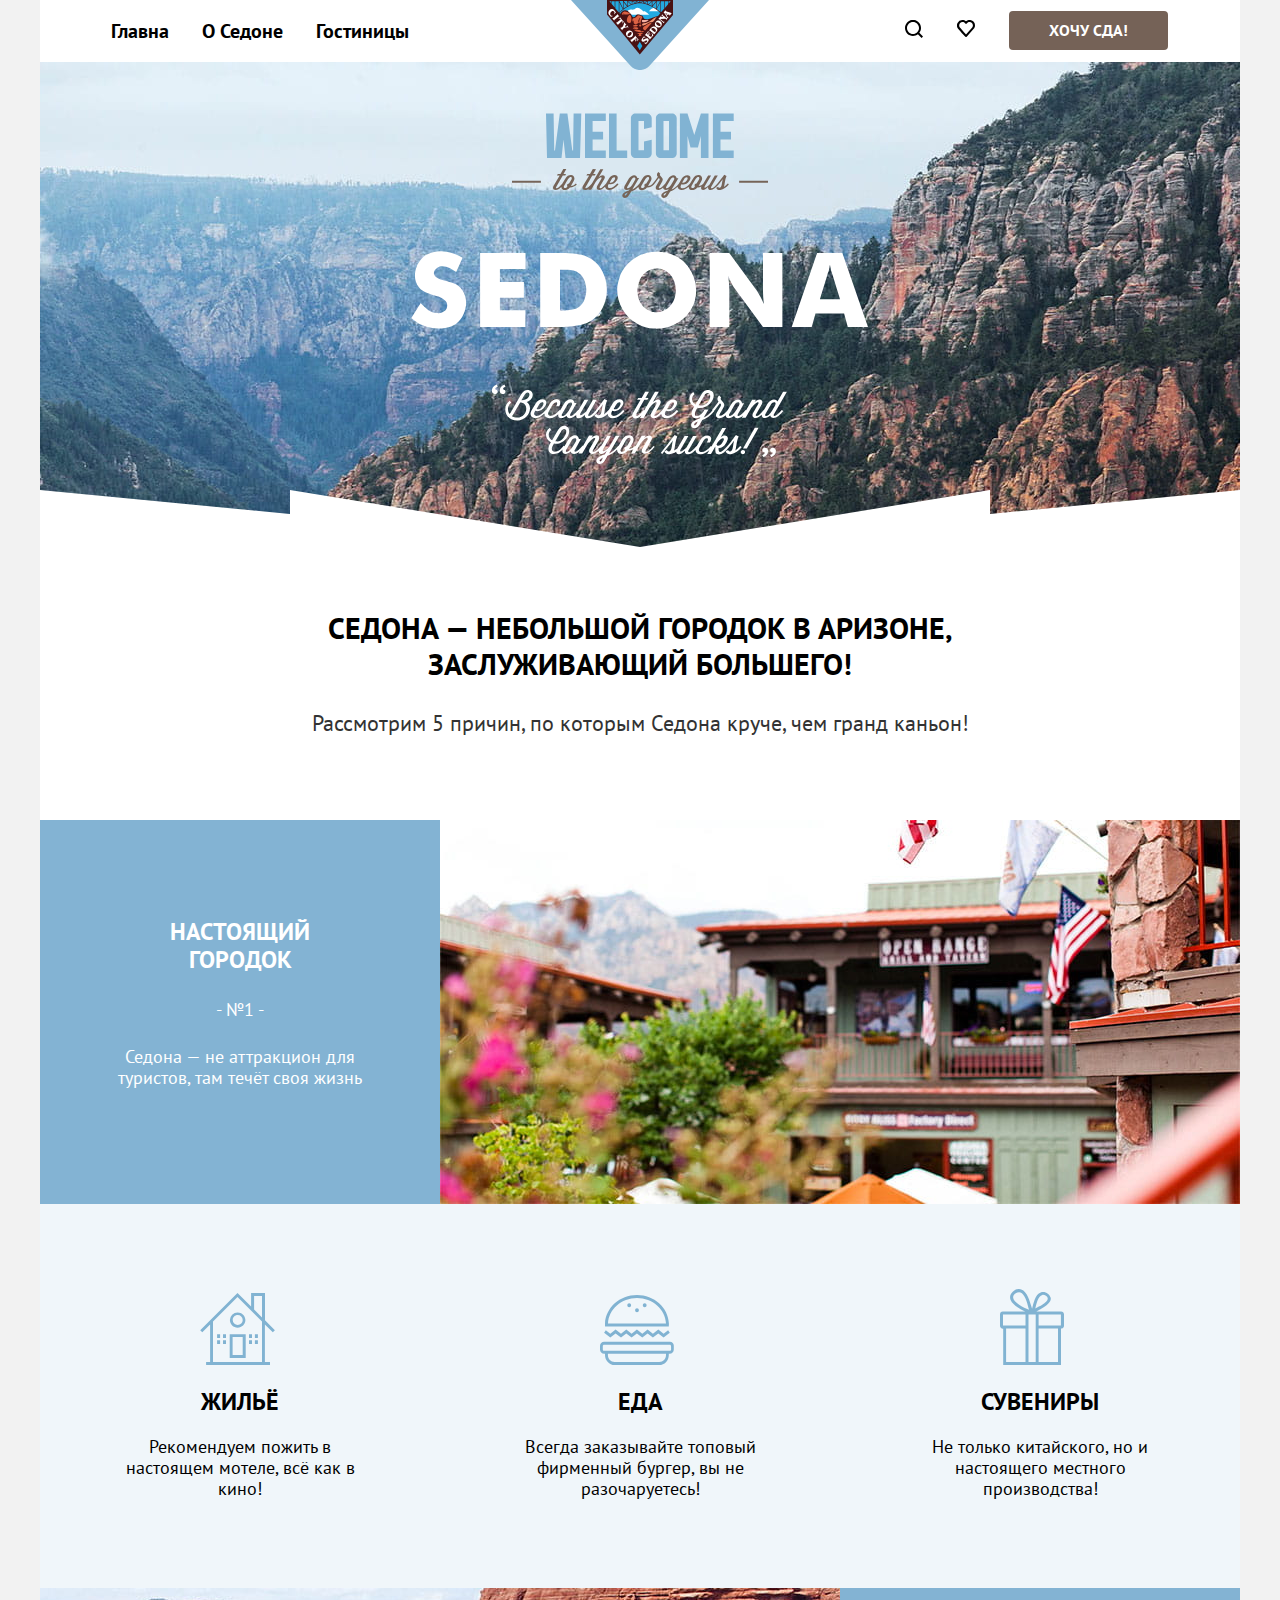
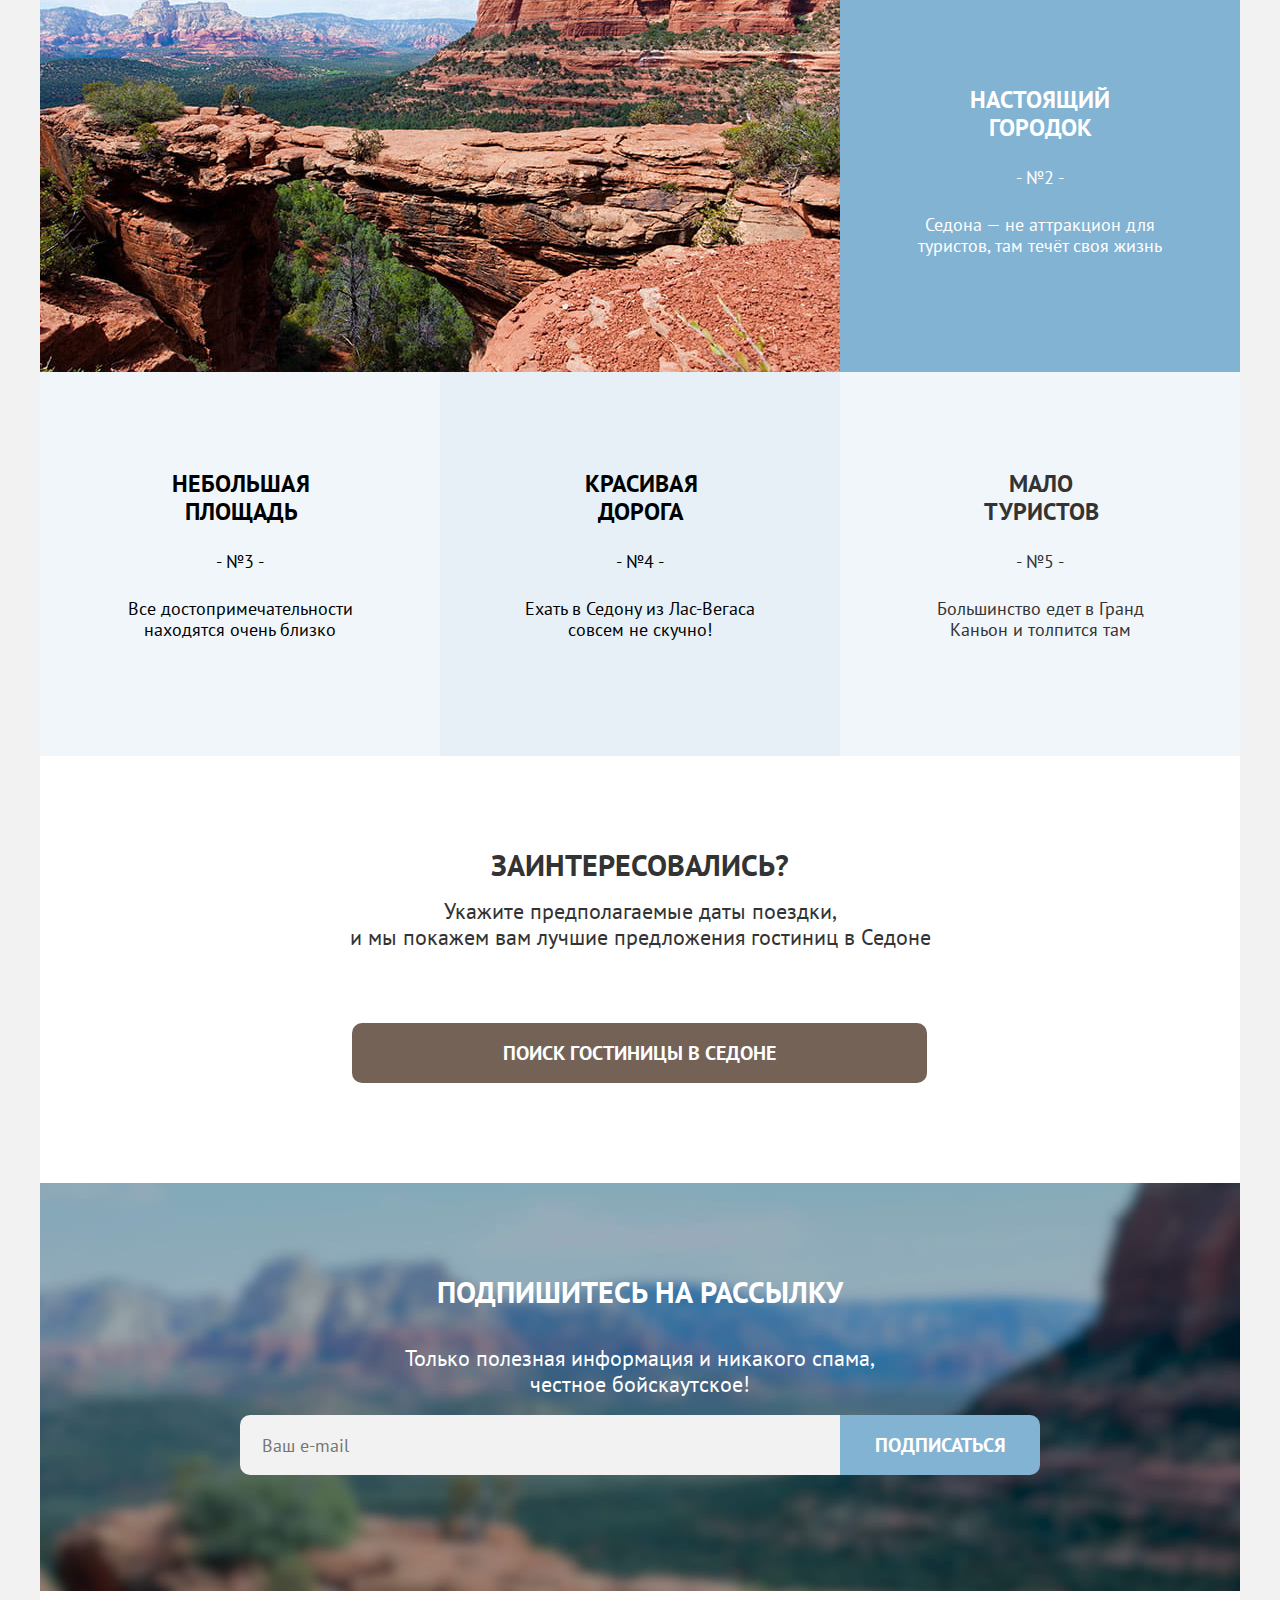
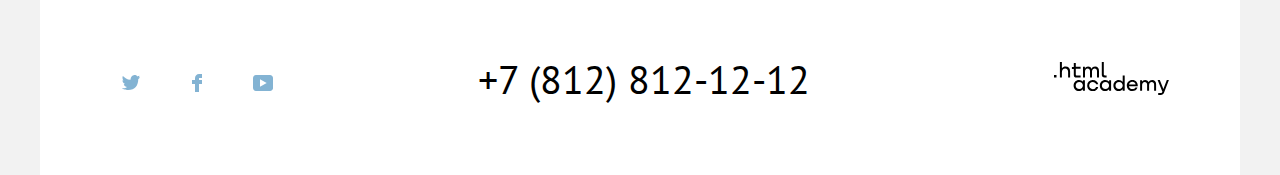
==== commit 3c649211: "Добавил hover, focus в catalog" ====
--- a/index.html
+++ b/index.html
@@ -71,10 +71,10 @@
 				</div>
 			</div>
 		</seciton>
-		<!-- <h2 class="visually-hidden">Рекомендации</h2> -->
 		
 		<section class="recommendations">
 			<div class="recommendations-block">
+				<!--<h2 class="visibility-hidden">Рекомендации</h2>-->
 			<ul class="advantages-list">
 				<div class="block-item-Pull">
 				<li class="advantages-item">
@@ -115,8 +115,8 @@
 			</seciton>
 
 			<section class="advantages">
-				<!-- <h2 class="visually-hidden">Преимущества</h2> -->
 				<div class="advantages-block">
+					<!--<h2 class="visibility-hidden">Преимущества</h2>-->
 				<ul class="advantages-list-post">
 					<div class="block-item">
 					<li class="advantages-item">
@@ -166,22 +166,24 @@
 	 <footer class="page-footer wrap">
 		<section class="footer-social">
 			<ul class="footer-social-list">
-			  <li class="footer-social-item">
-				<a class="item-soc" href="#"><svg width="18" height="15" fill="none" xmlns="http://www.w3.org/2000/svg">
-					<path d="M11.6.2c1.8-.5 3.2.3 3.8 1.2.7-.2 1.4-.5 2.1-.7 0 .9-.6 1.5-.9 1.8.7.1 1.4-.6 1.4-.6-.2 1-1.1 1.8-1.7 2C16.1 10.7 13 15.1 5.7 15h-.5c-.4 0-4.4-.5-5.2-1.9 2.4.2 4.1-.4 5-1.2-1-.3-2.9-.4-3.2-2.9.4.1.6.2 1.3.1C1.8 8.3.4 7.5.5 5.3c.3.3 1.1.5 1.4.5C1.1 5.6-.2 2.5.9.9c1.9 1.9 4 3.6 7.6 3.8C8.7 2.3 9.7.8 11.6.2Z" fill="#83B3D3"/></svg></a>
-			  </li>
-			  <li class="footer-social-item">
-				<a class="item-soc" href="#"><svg width="10" height="18" fill="none" xmlns="http://www.w3.org/2000/svg"><path d="M7 0C4.8 0 3 1.8 3 4v2H0v4h3v8h4v-8h3V6H7V4h3V0H7Z" fill="#83B3D3"/></svg></a>
-			  </li>
-			  <li class="footer-social-item">
-				<a class="item-soc" href="#"><svg width="20" height="16" fill="none" xmlns="http://www.w3.org/2000/svg"><path d="M17 0H2.9C1.2 0 0 1.5 0 3.2v9.5C0 14.5 1.2 16 2.9 16h14.3c1.5 0 2.9-1.5 2.9-3.2V3.2C19.9 1.5 18.7 0 17 0ZM7 11.8V4.2L13.7 8 7 11.8Z" fill="#83B3D3"/></svg></a>
-			  </li>
+				<li class="footer-social-item">
+					<a class="item-soc" href="#"><svg width="18" height="15" fill="none" xmlns="http://www.w3.org/2000/svg">
+						<path d="M11.6.2c1.8-.5 3.2.3 3.8 1.2.7-.2 1.4-.5 2.1-.7 0 .9-.6 1.5-.9 1.8.7.1 1.4-.6 1.4-.6-.2 1-1.1 1.8-1.7 2C16.1 10.7 13 15.1 5.7 15h-.5c-.4 0-4.4-.5-5.2-1.9 2.4.2 4.1-.4 5-1.2-1-.3-2.9-.4-3.2-2.9.4.1.6.2 1.3.1C1.8 8.3.4 7.5.5 5.3c.3.3 1.1.5 1.4.5C1.1 5.6-.2 2.5.9.9c1.9 1.9 4 3.6 7.6 3.8C8.7 2.3 9.7.8 11.6.2Z" fill="#83B3D3"/></svg></a>
+				</li>
+				<li class="footer-social-item">
+					<a class="item-soc" href="#"><svg width="10" height="18" fill="none" xmlns="http://www.w3.org/2000/svg">
+						<path d="M7 0C4.8 0 3 1.8 3 4v2H0v4h3v8h4v-8h3V6H7V4h3V0H7Z" fill="#83B3D3"/></svg></a>
+				</li>
+				<li class="footer-social-item">
+					<a class="item-soc" href="#"><svg width="20" height="16" fill="none" xmlns="http://www.w3.org/2000/svg">
+						<path d="M17 0H2.9C1.2 0 0 1.5 0 3.2v9.5C0 14.5 1.2 16 2.9 16h14.3c1.5 0 2.9-1.5 2.9-3.2V3.2C19.9 1.5 18.7 0 17 0ZM7 11.8V4.2L13.7 8 7 11.8Z" fill="#83B3D3"/></svg></a>
+				</li>
 			</ul>
-			</section>
-			<section class="footer-contacts">
-				<address class="footer-contacts-phone">
-					<a class="footer-phone" href="tel:+78128121212">+7 (812) 812-12-12</a>
-				 </address>
+		</section>
+		<section class="footer-contacts">
+			<address class="footer-contacts-phone">
+				<a class="footer-phone" href="tel:+78128121212">+7 (812) 812-12-12</a>
+			</address>
 		</section>
 
 		<section class="footer-academy">
--- a/styles/styles.css
+++ b/styles/styles.css
@@ -30,7 +30,7 @@
 }
 
 .wrap {
-	padding-left: 71px;
+	padding-left: 66px;
 	padding-right: 71px;
 	
 }
@@ -74,6 +74,7 @@
 
 .navigation-list {
 	display: flex;
+	flex-wrap: wrap;
 	width: 400px;
 	padding-left: 0;
 	list-style: none;
@@ -87,6 +88,7 @@
 
 .navigation-listP {
 	display: flex;
+	flex-wrap: wrap;
 	font-style: normal;
 	font-weight: bold;
 	font-size: 16px;
@@ -561,13 +563,24 @@
 }
 
 .footer-phone {
-	font-family: "PT Sans", sans-serif;
+	position: absolute;
+	font-family: "PT Sans", sans-serif;
+	left: 36.5%;
+	top: 37%;
 	font-style: normal;
 	font-weight: normal;
 	font-size: 40px;
 	line-height: 40px;
 	color: #000000;
 	text-decoration: none;
+	
+}
+
+.footer-phone a {
+	margin: 0;
+	padding: 0;
+	
+	
 }
 
 .footer-phone:hover {
@@ -583,10 +596,13 @@
 	opacity: 0.3;
 }
 
+
+
 .page-footer {
 	font-family: "PT Sans", sans-serif;
 	display: flex;
 	justify-content: space-between;
+	position: relative;
 	align-items: center;
 	color: #FFFFFF;
 	background: #FFFFFF;
@@ -595,11 +611,19 @@
 }
 
 .footer-social-list {
- display: flex;
- justify-content: space-between;
- width: 200px;
- padding: 0;
- list-style: none;
+	display: flex;
+	flex-wrap: wrap;
+ 	width: 270px;
+ 	padding: 0;
+ 	list-style-type: none;
+}
+
+.footer-social-item {
+	width: 40px;
+	height: 40px;
+	margin-right: 20px;
+	border: 3px solid #ffffff;
+	border-radius: 10px;
 }
 
 .item-soc {
@@ -1133,6 +1157,25 @@
 	border-radius: 4px;
 }
 
+.butt-light:hover {
+	border: 2px solid #83B3D3;
+	box-sizing: border-box;
+	border-radius: 4px;
+}
+
+.butt-light:active {
+	border: 2px solid #000000;
+	box-sizing: border-box;
+	border-radius: 4px;
+
+}
+
+.butt-light:focus {
+	border: 2px solid #83B3D3;
+	box-sizing: border-box;
+	border-radius: 4px;
+}
+
 .information {
 	font-family: "PT Sans", sans-serif;
 	width: 500px;
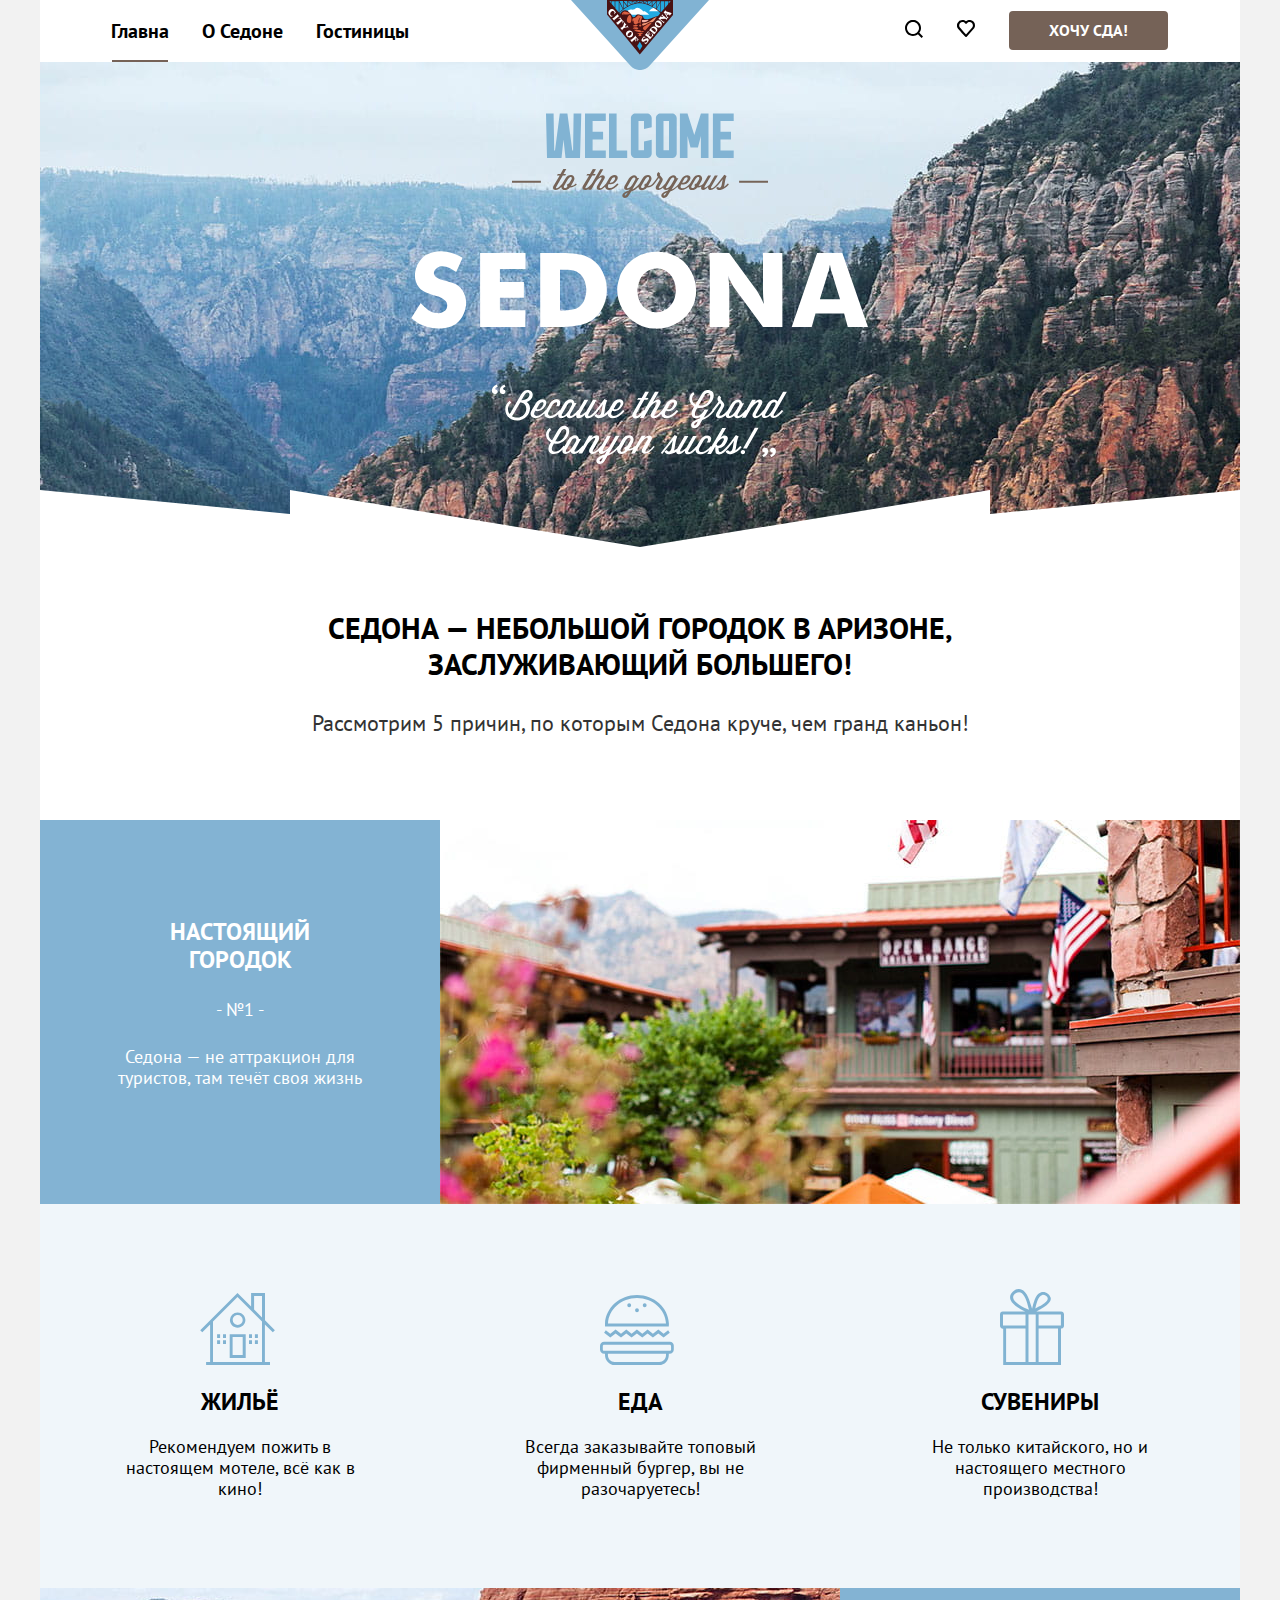
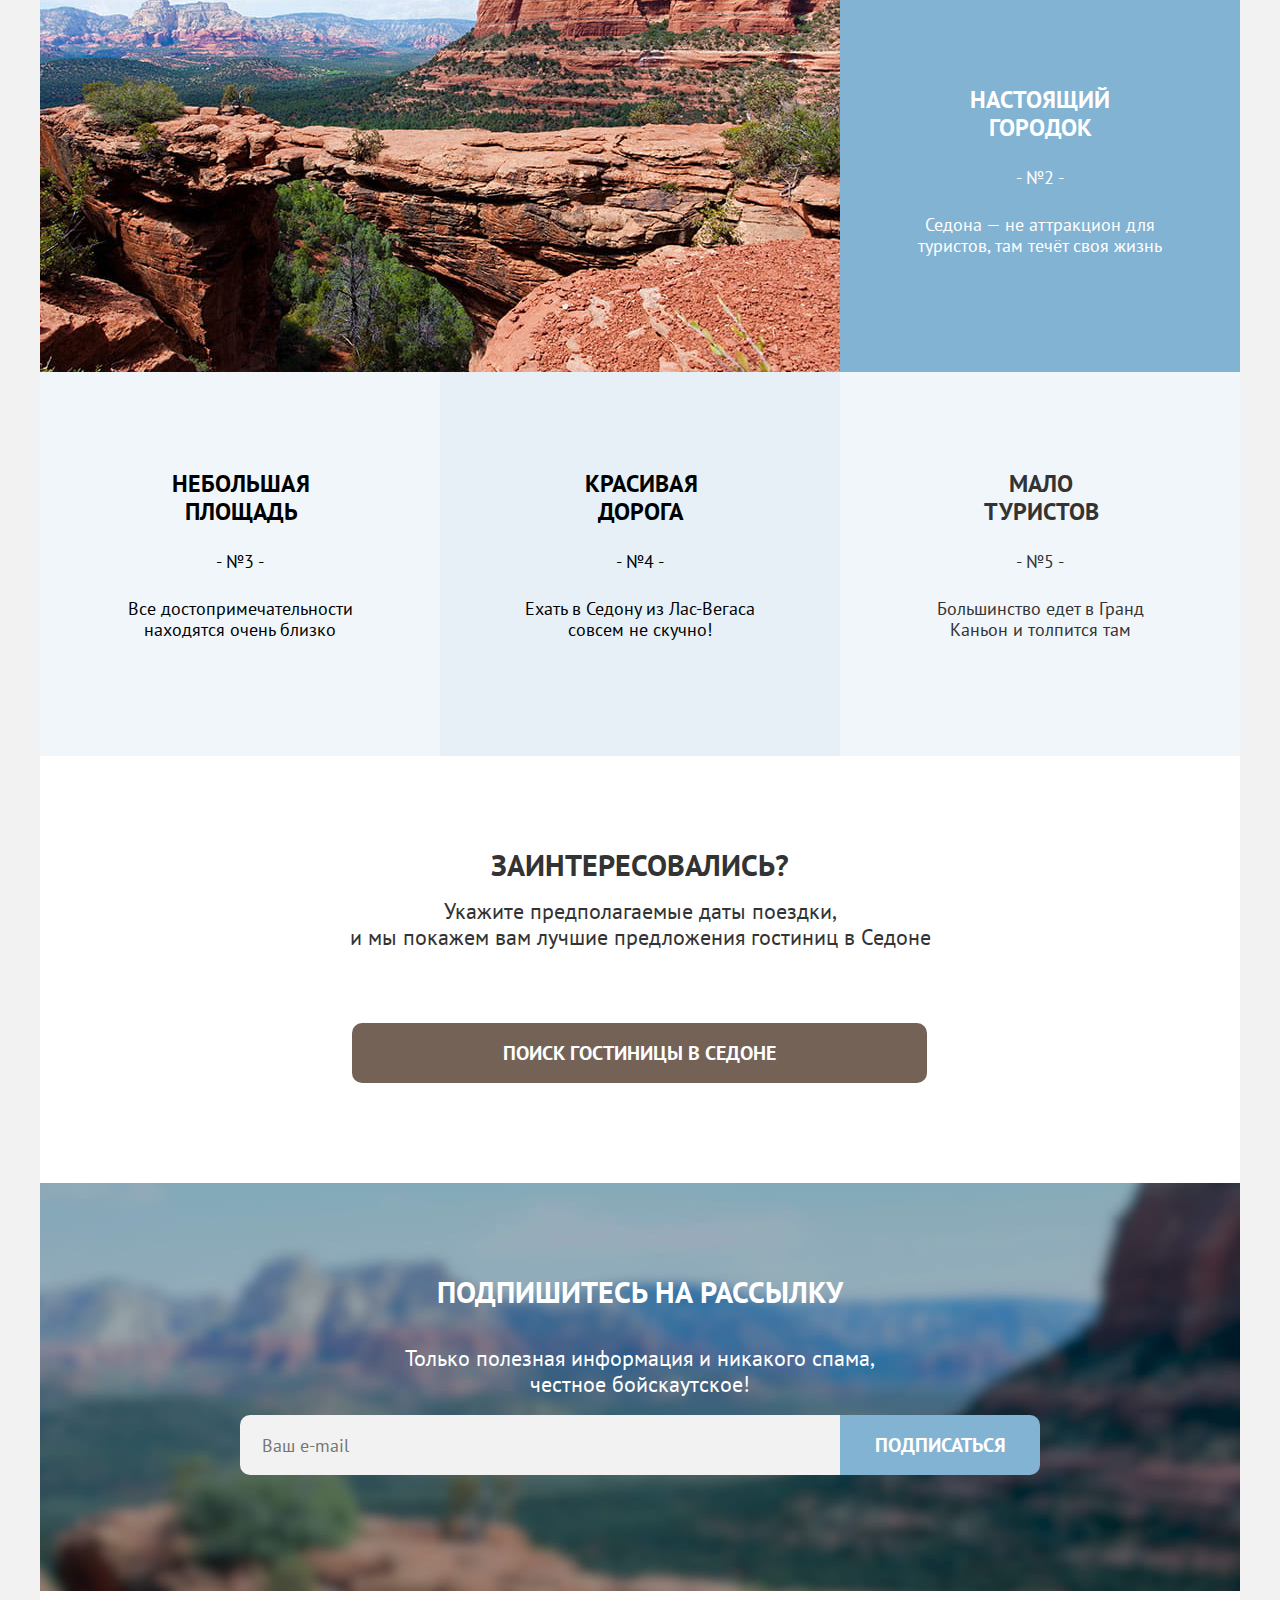
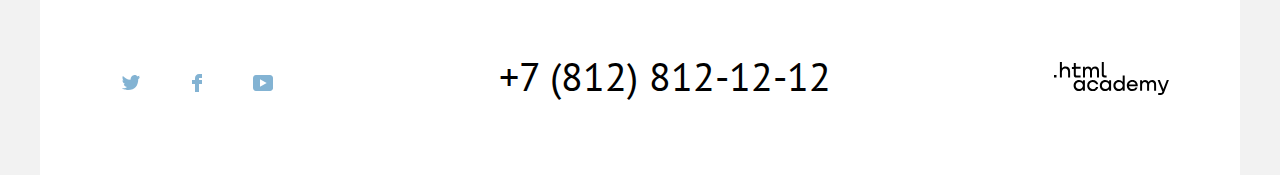
==== commit 181a8f7c: "Модальное окно" ====
--- a/index.html
+++ b/index.html
@@ -11,7 +11,7 @@
       	<nav class="navigation">
         		<ul class="navigation-list">
           		<li class="navigation-item">
-           		   <a class="navigation-link" href="index.html">Главна</a>
+           		   <a class="navigation-link navigation-link-current" href="index.html">Главна</a>
           		</li>
 			 		<li class="navigation-item">
             		<a class="navigation-link" href="#">О Седоне</a>
@@ -21,19 +21,52 @@
           		</li>
         		</ul>
 
-				<div class="logo-icon">
-					<a href=""><svg width="138" height="70" fill="none" xmlns="http://www.w3.org/2000/svg"><g clip-path="url(#a)"><path d="M138 0H0l59.5 65.7c5.2 5.8 13.8 5.8 19 0L138 0Z" fill="#81B3D3"/><path d="m36.7.5 32.1 37.9 32-37.7L36.7.5Z" fill="#23A9E1"/><path d="M61.1 14.7h17.3c-1.3-.8-4.4-4.6-6-3.2-.1.1-4.9-5.7-8-2.9-2.7 2.5-4-.3-7 1.6-3.6 2.4 2 3.7 3.7 4.5Zm26.7-3.5-9.8.1c3.9-4.5 5.6-4 9.8-.1Z" fill="#fff"/><path d="M97.6 3.6V1.2h2.1l-2.1 2.4ZM48.4 13c.1.1 2.4-2.4 6.1-4.9 3.4-2.3 8.6-4.9 14.4-4.9 5.8 0 11.1 2.7 14.5 5 3.7 2.4 6 4.8 6.1 4.9l-2.5 3c-4.5.6-7.7 3.9-12.1 3.2-2.2-.4-2.3-1.6-2.9-2.9-.5-1-1.3-.8-2.3-1.2-.9-.4-1.5-1.1-3.4-.7-1.6.4-1.8 2.9-3.9 2.8-1.1-.1-1.2-1.6-2.8-3.6-4.1-4.9-7.9-4.2-10.5.3l19.6 23.3L48.4 13ZM40 1.2v1.9l-1.6-1.9H40Zm53.9 0h3.2v3L93.9 8V1.2Zm-4.1 11.4V1.2h3.5v7.4l-3.5 4s.1 0 0 0Zm-.5-10.4v9.9c-1.1-1.1-2.3-2.1-3.6-3l3.6-6.9Zm-4.1-.3v6.8c-.5-.3-.9-.7-1.5-1-.7-.4-1.4-.9-2.2-1.3l3.7-4.5Zm-4.4-.2V6c-1-.5-2.1-1-3.1-1.5l3.1-2.8Zm.6-.5h3.7l-3.7 4.6V1.2Zm4.3 0h3.6l-3.6 7.1V1.2Zm-8.8 0h3.9l-3.5 3.1c-.1 0-.2-.1-.3-.1l-.1-3Zm-.5.4V4c-1-.4-2-.7-3.1-.9l3.1-1.5Zm-4.2 0v1.3L70 2.6l2.2-1Zm-6.8 0 2.2 1c-.8 0-1.5.1-2.2.3V1.6Zm-4.1 0 3.1 1.5c-1.1.2-2.1.5-3.1.9V1.6Zm3.6 1.2-3.3-1.6h3.3v1.6Zm3.5-.4-2.8-1.3h2.8v1.3Zm.7-1.2H72l-2.9 1.3V1.2Zm3.7 0H76l-3.2 1.6V1.2ZM60.4 4.3l-3.5-3.1h3.9v3l-.4.1Zm-3.6-2.6 3.1 2.7c-1.1.4-2.1.9-3.1 1.5V1.7Zm-4.3.2 3.6 4.5c-1.3.7-2.5 1.5-3.6 2.4V1.9Zm-4.2.3 3.6 7c-1.3 1-2.5 2-3.6 3.2V2.2Zm3.7 6-3.6-7.1H52v7.1Zm4.3-2.5-3.7-4.6h3.7v4.6ZM43.7 7.5l-3.2-3.8V1.2h3.2v6.3Zm.6-6.3h3.5v11.2l-3.5-4.2v-7ZM69.1 0H36v14.6l32.8 39.9.2-.3L102 15V0H69.1Z" fill="#491213"/><path d="m66.2 46 2.6-4.2 2.6 4.2-2.6 4.2-2.6-4.2Z" fill="#23A9E1"/><path d="M74.2 30.6c-3.4-2-2.6-3.5.2-4.9 1.5-.7 4.8-3.4 6.1-2.5l-6.3 7.4Zm-2.3 2.5c-2-.1-4.3-.4-6.3.1 1.2.3 4.2 1.2 1.4 1.9 1 1.4 2.6 1.3 3.6.1-.4-.2-.7-.5-1-.7 1.1-.3 2.1-.9 2.3-1.4Zm1.2-1.6c-.9-.8-1.9-.8-2.7 0-1.2-2.1-5.4-1.4-7.4-1.7 1.1 2.6 9.6 3.1 10.1 1.7Zm-6.8-2.2c-1.6-.5-6.8-.4-3.4-1.8 1.1-.4 6.7.1 3.4 1.8Zm2-3c-.5-1.1.4-2.4 1.7-1.4 1.2.8-.6 2-1.7 1.4Zm-2.9.1c-2.3.7-5.3-.8-1.6-1.5 2.3-.5 4.7.5 1.6 1.5-.1 0 .1 0 0 0Zm-2.6-6.2c-.5 1.6-1.5 1.9-1.4 0 .1-2.3 1.6-1.7 3.2-2.6 1.3-.7 2-3.4 4.3-1.8 1 .7 2.2.1 2.5 1.2 0-.1-2.9 6.7-1.3 6.7-3.2 0-1.8-3.8-.6-6.4-1.2.6-3.1 4.3-1.5 5-.8 1.1-3.4 2.6-4.7 1.5-1.1-1-.5-2.3-.5-3.6Zm-4 2.8c-5.6 0-1.8-8.6.1-8.1 2.2.7 1.9 8.2-.1 8.1Zm-6.2-8.2c-2.6-.1-1.5-2.6.3-3.1 1.7-.5 5.2 1.1 6.4 2.2-1.8.6-4.1.5-6.1.6-.2-2-.7-1.3-.6.3Z" fill="#DC6243"/><path d="M71.8 25.8c-2.9-3 4.3-2.7 5.5-3.8.8.3 7-5.4 8.5-5-1.1 1.3-3.4 5.3-5 5.3-1.3 0-2.6-.2-3.6.7-1.5 1.4-3.9 2.1-5.4 2.8Z" fill="#F49774"/><path d="M72.7 22.2c-1.6.9-3.1-2.5-.3-2.2 1.8.2 3.7-.2 5.4.1a5.86 5.86 0 0 1-5.1 2.1Z" fill="#F4B1A4"/><path d="M51.1 20.9c.3.4.6.8.5 1.4 0 .4-.6 1-.2 1.2l1.5-1.8c-.4-.1-3.5-3.8-3.5-4.2l-2.1 1.1c.1.4.8 0 1.2 0 .5 0 .9.4 1.3.7-1.1.9-3.8 3.3-4.1 3.3-.1 0-.7-.4-.7 0 0 .2.6.7.7.8l1.4 1.7c.4-.2-.1-.5.1-.8.1-.2 3.2-2.7 3.9-3.4Zm-3.4-4.5c.3-.1.4.3.6 0l-1.6-1.9c-.2-.3-.5-.6-.5 0 .1.4-4 3.7-4.2 3.8-.3.1-.5-.3-.7.1l1.4 1.7c.2.2.3.4.5.6.2.2.1-.4.1-.4-.1-.3.3-.6.6-.8 1-1 3.5-3.1 3.8-3.1Zm-5.7-.6c-1.1.3-2.4-.1-2.7-1.3-.4-1.2.4-2.4 1.3-3.1.9-.7 2.3-.6 2.8.5.2.5.1 1.1-.1 1.6-.1.3-.4.6 0 .8.6-.7 1.1-1.4 1.7-2.1-.7-.4-1-1.1-1.5-1.7-.6-.7-1.3-1.4-2.3-1.5-1.9-.3-3.6 1.7-3.8 3.4-.1.9.2 1.8.8 2.6.5.6 1.2 1.1 1.6 1.8.2.1 1.8-.7 2.1-.8.2 0 .1-.1.1-.2-.5.2 0 0 0 0Zm25.5 23.6c-.7-.5-2.6-3-3-3.5l-.2-.3-.2.1c-.1.1.1.4 0 .6-.5.8-3.7 3.2-3.9 3.4-.4.2-.8-.1-1 .2.5.6 1.8 2.3 2 2.3.3 0 .1-.5.1-.6.1-.2 1.7-1.6 2.3-2.1.2-.2.4.3.6.5.2.3.3.7.2 1-.1.2-.5.6-.2.8.4-.5 1.5-1.8 1.7-2 .2-.2-.4 0-.3-.1-.2.1-.5.2-.7 0-.1 0-.7-.7-.6-.8.3-.2.6-.6 1-.7.6-.1 1 1 1.1 1.4.1.4.1.8-.1 1.1-.1.3-.3.5 0 .6l1.4-1.9c0 .1-.1.1-.2 0-.1 0 .1.1 0 0Zm-9.2-8.9c-.7 0-1.4.3-2 .8a3.56 3.56 0 0 0-.5 4.8c1.3 1.7 3.4 1.9 5.1.7 1.4-1.2 1.6-3.3.5-4.8-.8-1-2-1.5-3.1-1.5Zm1.2 1.4c.9-.1 1.5.8 1.1 1.8-.4 1-1.4 2-2.4 2.4-1.2.5-2-.5-1.5-1.7.4-1 1.4-2 2.4-2.4.1 0 .2-.1.4-.1Zm-2.8-4.6c.3 0 .6.4.8 0l-1.4-1.7c-.4.2 0 .4-.1.6-.2.3-1.7.5-2.1.6.1-.4.6-1.7.8-1.8.4-.3.6.3.8-.1l-1.8-2.1c-.2-.2-.4-.7-.6-.4 0 0 0 1-.1 1.1-.1.2-.6 2.4-1.2 2.9a11 11 0 0 1-1.8 1.4c-.3.1-.5-.4-.8 0l1.6 1.9c.1.1.4.6.5.6.3.1 0-.6.1-.7.1-.3 1.6-1.8 2.3-1.9.9-.2 2-.5 3-.4.2 0-.2 0 0 0ZM80.9 34c.1.4.2.9.1 1.3-.1.6-.6 1.9-1.4 1.5-.8-.4-1.4-1.1-2.1-1.7.5-.6 1-1.1 1.9-.8.2.1.4 0 .2-.2-.3-.2-2-1.3-2.1-1.2-.2.2.3.6.1 1-.1.3-.4.5-.6.8-.5-.4-1.2-.8-.7-1.5.4-.4.8-.8 1.4-.9.4-.1 1.2.3 1.3-.1-.7-.3-1.4-.7-2.1-1 .1.5-2.2 2.9-2.7 3.5-.1.1-.4.4-.4.5 0 .3.4.1.4.1.3-.1 4.4 3.3 4.5 3.6.1.2-.1.4 0 .5 0 0 .1.1.2.1.3-.3 2.9-3.9 3.5-4l-1.5-2.4c-.4.2-.1.7 0 .9Zm-4 4.4c-1.3-.9-3.6.8-4 1-.7.3-1.2-.4-.8-1 .3-.5.9-.8 1.5-.8.2 0 .9.1.9 0 .1-.1.1-.1 0-.2-.6-.4-1.1-.8-1.7-1.1-.1.7-.9 1.1-1.3 1.6-.5.6-1 1.3-1 2s.4 1.4 1.1 1.7c.7.4 1.5.1 2.2-.3.4-.3.8-.6 1.2-.8.6-.3 1.5 0 1.3.8-.2.7-.9 1.3-1.6 1.5-.4.1-.8.1-1.2-.1-.3-.1-.6-.5-.8-.1l2.3 1.6c.1-.5.3-.7.7-1 .5-.4.9-.9 1.3-1.4.8-.9 1.1-2.5-.1-3.4Zm17.6-28.1c0 .1 0 .1 0 0l-.9 1-.8 1c-.2.2-.3.3 0 .5.5-.3 3.5 4.8 3.3 5.5-.5.2-4.5-3.3-4.6-3.5 0-.1.2-.7-.1-.6-.1 0-.5.6-.6.7l-.6.7c.2.3.3 0 .6 0 .2.1 1.2.9 1.5 1.1-.5 0-1.7.1-1.9.1-.6.1-.3-.4-.7-.6L88.2 18l-.9 1v.1c.2.2.1.1.4 0 .3-.1 4.3 3.2 4.4 3.4.2.3-.1.6.3.8l1.2-1.4c.1-.1.1-.1 0-.1-.3-.2-.3.1-.7.1-.3-.1-2.9-2.2-3.8-3l5.3-.2c.2 0 .7.6.7.8-.1.2-.3.4 0 .5.3-.4.6-.7.9-1.1l.1-.2c.1 0 .1-.1.1-.2l.1-.1c.3-.3 1.2-1.3 1.1-1.4-.3-.3-.4.3-.8 0-.2-.2-.8-1.2-.9-1.4-.2-.3.4-.6.6-.7.5-.3 2.1-.8 2.3.2 0 .2-.2.4-.1.5 0 0 .1.2.2.1l2.1-2.6-.2-.2c-.5.5-5.5-1.5-5.8-1.8-.1-.2-.1-.8-.3-.8Zm-.2 2.6c.8.3 1.5.6 2.3 1l-.6.3c-.2.1-.4.3-.6.5l-1.1-1.8Zm-6.6 7.7c-1.1-.1-2.2.4-3 1.3-1.2 1.5-1.1 3.7.4 4.9 1.5 1.2 3.7.9 4.9-.5 1.2-1.5 1.1-3.7-.4-4.9-.5-.4-1.2-.7-1.9-.8Zm-1.4 1.6c.6 0 1.3.4 1.7.7.8.5 2.2 1.7 1.5 2.7 0-.1.1-.1-.1.1-.8.8-2.2.1-2.9-.5-.7-.5-2-1.7-1.2-2.7.3-.2.6-.3 1-.3Zm-3.1 4.3c-1.2-.1-2.4.5-3.3 1.6-.6.8-1.3 1.5-1.9 2.3.2.3.5-.1.8.1.3.2 4.1 3.3 4.1 3.5.1.3-.2.4.1.6.1.1 2.9-3.4 3.2-4 .4-1.1.1-2.4-.8-3.2.1.1.2.1 0 0-.8-.6-1.5-.9-2.2-.9Zm-1.1 1.6h.3c1.4.4 3.4 2.1 2.1 3.6l-.4.4c-.2.2-4.2-3-4-3.2.4-.5 1.3-.9 2-.8Z" fill="#fff"/></g><defs><clipPath id="a"><path fill="#fff" d="M0 0h138v70H0z"/></clipPath></defs></svg>
-					<span class="visually-hidden"></span></a>
-				</div>
+					<div class="logo-icon">
+						<a href=""><svg width="138" height="70" fill="none" xmlns="http://www.w3.org/2000/svg"><g clip-path="url(#a)"><path d="M138 0H0l59.5 65.7c5.2 5.8 13.8 5.8 19 0L138 0Z" fill="#81B3D3"/><path d="m36.7.5 32.1 37.9 32-37.7L36.7.5Z" fill="#23A9E1"/><path d="M61.1 14.7h17.3c-1.3-.8-4.4-4.6-6-3.2-.1.1-4.9-5.7-8-2.9-2.7 2.5-4-.3-7 1.6-3.6 2.4 2 3.7 3.7 4.5Zm26.7-3.5-9.8.1c3.9-4.5 5.6-4 9.8-.1Z" fill="#fff"/><path d="M97.6 3.6V1.2h2.1l-2.1 2.4ZM48.4 13c.1.1 2.4-2.4 6.1-4.9 3.4-2.3 8.6-4.9 14.4-4.9 5.8 0 11.1 2.7 14.5 5 3.7 2.4 6 4.8 6.1 4.9l-2.5 3c-4.5.6-7.7 3.9-12.1 3.2-2.2-.4-2.3-1.6-2.9-2.9-.5-1-1.3-.8-2.3-1.2-.9-.4-1.5-1.1-3.4-.7-1.6.4-1.8 2.9-3.9 2.8-1.1-.1-1.2-1.6-2.8-3.6-4.1-4.9-7.9-4.2-10.5.3l19.6 23.3L48.4 13ZM40 1.2v1.9l-1.6-1.9H40Zm53.9 0h3.2v3L93.9 8V1.2Zm-4.1 11.4V1.2h3.5v7.4l-3.5 4s.1 0 0 0Zm-.5-10.4v9.9c-1.1-1.1-2.3-2.1-3.6-3l3.6-6.9Zm-4.1-.3v6.8c-.5-.3-.9-.7-1.5-1-.7-.4-1.4-.9-2.2-1.3l3.7-4.5Zm-4.4-.2V6c-1-.5-2.1-1-3.1-1.5l3.1-2.8Zm.6-.5h3.7l-3.7 4.6V1.2Zm4.3 0h3.6l-3.6 7.1V1.2Zm-8.8 0h3.9l-3.5 3.1c-.1 0-.2-.1-.3-.1l-.1-3Zm-.5.4V4c-1-.4-2-.7-3.1-.9l3.1-1.5Zm-4.2 0v1.3L70 2.6l2.2-1Zm-6.8 0 2.2 1c-.8 0-1.5.1-2.2.3V1.6Zm-4.1 0 3.1 1.5c-1.1.2-2.1.5-3.1.9V1.6Zm3.6 1.2-3.3-1.6h3.3v1.6Zm3.5-.4-2.8-1.3h2.8v1.3Zm.7-1.2H72l-2.9 1.3V1.2Zm3.7 0H76l-3.2 1.6V1.2ZM60.4 4.3l-3.5-3.1h3.9v3l-.4.1Zm-3.6-2.6 3.1 2.7c-1.1.4-2.1.9-3.1 1.5V1.7Zm-4.3.2 3.6 4.5c-1.3.7-2.5 1.5-3.6 2.4V1.9Zm-4.2.3 3.6 7c-1.3 1-2.5 2-3.6 3.2V2.2Zm3.7 6-3.6-7.1H52v7.1Zm4.3-2.5-3.7-4.6h3.7v4.6ZM43.7 7.5l-3.2-3.8V1.2h3.2v6.3Zm.6-6.3h3.5v11.2l-3.5-4.2v-7ZM69.1 0H36v14.6l32.8 39.9.2-.3L102 15V0H69.1Z" fill="#491213"/><path d="m66.2 46 2.6-4.2 2.6 4.2-2.6 4.2-2.6-4.2Z" fill="#23A9E1"/><path d="M74.2 30.6c-3.4-2-2.6-3.5.2-4.9 1.5-.7 4.8-3.4 6.1-2.5l-6.3 7.4Zm-2.3 2.5c-2-.1-4.3-.4-6.3.1 1.2.3 4.2 1.2 1.4 1.9 1 1.4 2.6 1.3 3.6.1-.4-.2-.7-.5-1-.7 1.1-.3 2.1-.9 2.3-1.4Zm1.2-1.6c-.9-.8-1.9-.8-2.7 0-1.2-2.1-5.4-1.4-7.4-1.7 1.1 2.6 9.6 3.1 10.1 1.7Zm-6.8-2.2c-1.6-.5-6.8-.4-3.4-1.8 1.1-.4 6.7.1 3.4 1.8Zm2-3c-.5-1.1.4-2.4 1.7-1.4 1.2.8-.6 2-1.7 1.4Zm-2.9.1c-2.3.7-5.3-.8-1.6-1.5 2.3-.5 4.7.5 1.6 1.5-.1 0 .1 0 0 0Zm-2.6-6.2c-.5 1.6-1.5 1.9-1.4 0 .1-2.3 1.6-1.7 3.2-2.6 1.3-.7 2-3.4 4.3-1.8 1 .7 2.2.1 2.5 1.2 0-.1-2.9 6.7-1.3 6.7-3.2 0-1.8-3.8-.6-6.4-1.2.6-3.1 4.3-1.5 5-.8 1.1-3.4 2.6-4.7 1.5-1.1-1-.5-2.3-.5-3.6Zm-4 2.8c-5.6 0-1.8-8.6.1-8.1 2.2.7 1.9 8.2-.1 8.1Zm-6.2-8.2c-2.6-.1-1.5-2.6.3-3.1 1.7-.5 5.2 1.1 6.4 2.2-1.8.6-4.1.5-6.1.6-.2-2-.7-1.3-.6.3Z" fill="#DC6243"/><path d="M71.8 25.8c-2.9-3 4.3-2.7 5.5-3.8.8.3 7-5.4 8.5-5-1.1 1.3-3.4 5.3-5 5.3-1.3 0-2.6-.2-3.6.7-1.5 1.4-3.9 2.1-5.4 2.8Z" fill="#F49774"/><path d="M72.7 22.2c-1.6.9-3.1-2.5-.3-2.2 1.8.2 3.7-.2 5.4.1a5.86 5.86 0 0 1-5.1 2.1Z" fill="#F4B1A4"/><path d="M51.1 20.9c.3.4.6.8.5 1.4 0 .4-.6 1-.2 1.2l1.5-1.8c-.4-.1-3.5-3.8-3.5-4.2l-2.1 1.1c.1.4.8 0 1.2 0 .5 0 .9.4 1.3.7-1.1.9-3.8 3.3-4.1 3.3-.1 0-.7-.4-.7 0 0 .2.6.7.7.8l1.4 1.7c.4-.2-.1-.5.1-.8.1-.2 3.2-2.7 3.9-3.4Zm-3.4-4.5c.3-.1.4.3.6 0l-1.6-1.9c-.2-.3-.5-.6-.5 0 .1.4-4 3.7-4.2 3.8-.3.1-.5-.3-.7.1l1.4 1.7c.2.2.3.4.5.6.2.2.1-.4.1-.4-.1-.3.3-.6.6-.8 1-1 3.5-3.1 3.8-3.1Zm-5.7-.6c-1.1.3-2.4-.1-2.7-1.3-.4-1.2.4-2.4 1.3-3.1.9-.7 2.3-.6 2.8.5.2.5.1 1.1-.1 1.6-.1.3-.4.6 0 .8.6-.7 1.1-1.4 1.7-2.1-.7-.4-1-1.1-1.5-1.7-.6-.7-1.3-1.4-2.3-1.5-1.9-.3-3.6 1.7-3.8 3.4-.1.9.2 1.8.8 2.6.5.6 1.2 1.1 1.6 1.8.2.1 1.8-.7 2.1-.8.2 0 .1-.1.1-.2-.5.2 0 0 0 0Zm25.5 23.6c-.7-.5-2.6-3-3-3.5l-.2-.3-.2.1c-.1.1.1.4 0 .6-.5.8-3.7 3.2-3.9 3.4-.4.2-.8-.1-1 .2.5.6 1.8 2.3 2 2.3.3 0 .1-.5.1-.6.1-.2 1.7-1.6 2.3-2.1.2-.2.4.3.6.5.2.3.3.7.2 1-.1.2-.5.6-.2.8.4-.5 1.5-1.8 1.7-2 .2-.2-.4 0-.3-.1-.2.1-.5.2-.7 0-.1 0-.7-.7-.6-.8.3-.2.6-.6 1-.7.6-.1 1 1 1.1 1.4.1.4.1.8-.1 1.1-.1.3-.3.5 0 .6l1.4-1.9c0 .1-.1.1-.2 0-.1 0 .1.1 0 0Zm-9.2-8.9c-.7 0-1.4.3-2 .8a3.56 3.56 0 0 0-.5 4.8c1.3 1.7 3.4 1.9 5.1.7 1.4-1.2 1.6-3.3.5-4.8-.8-1-2-1.5-3.1-1.5Zm1.2 1.4c.9-.1 1.5.8 1.1 1.8-.4 1-1.4 2-2.4 2.4-1.2.5-2-.5-1.5-1.7.4-1 1.4-2 2.4-2.4.1 0 .2-.1.4-.1Zm-2.8-4.6c.3 0 .6.4.8 0l-1.4-1.7c-.4.2 0 .4-.1.6-.2.3-1.7.5-2.1.6.1-.4.6-1.7.8-1.8.4-.3.6.3.8-.1l-1.8-2.1c-.2-.2-.4-.7-.6-.4 0 0 0 1-.1 1.1-.1.2-.6 2.4-1.2 2.9a11 11 0 0 1-1.8 1.4c-.3.1-.5-.4-.8 0l1.6 1.9c.1.1.4.6.5.6.3.1 0-.6.1-.7.1-.3 1.6-1.8 2.3-1.9.9-.2 2-.5 3-.4.2 0-.2 0 0 0ZM80.9 34c.1.4.2.9.1 1.3-.1.6-.6 1.9-1.4 1.5-.8-.4-1.4-1.1-2.1-1.7.5-.6 1-1.1 1.9-.8.2.1.4 0 .2-.2-.3-.2-2-1.3-2.1-1.2-.2.2.3.6.1 1-.1.3-.4.5-.6.8-.5-.4-1.2-.8-.7-1.5.4-.4.8-.8 1.4-.9.4-.1 1.2.3 1.3-.1-.7-.3-1.4-.7-2.1-1 .1.5-2.2 2.9-2.7 3.5-.1.1-.4.4-.4.5 0 .3.4.1.4.1.3-.1 4.4 3.3 4.5 3.6.1.2-.1.4 0 .5 0 0 .1.1.2.1.3-.3 2.9-3.9 3.5-4l-1.5-2.4c-.4.2-.1.7 0 .9Zm-4 4.4c-1.3-.9-3.6.8-4 1-.7.3-1.2-.4-.8-1 .3-.5.9-.8 1.5-.8.2 0 .9.1.9 0 .1-.1.1-.1 0-.2-.6-.4-1.1-.8-1.7-1.1-.1.7-.9 1.1-1.3 1.6-.5.6-1 1.3-1 2s.4 1.4 1.1 1.7c.7.4 1.5.1 2.2-.3.4-.3.8-.6 1.2-.8.6-.3 1.5 0 1.3.8-.2.7-.9 1.3-1.6 1.5-.4.1-.8.1-1.2-.1-.3-.1-.6-.5-.8-.1l2.3 1.6c.1-.5.3-.7.7-1 .5-.4.9-.9 1.3-1.4.8-.9 1.1-2.5-.1-3.4Zm17.6-28.1c0 .1 0 .1 0 0l-.9 1-.8 1c-.2.2-.3.3 0 .5.5-.3 3.5 4.8 3.3 5.5-.5.2-4.5-3.3-4.6-3.5 0-.1.2-.7-.1-.6-.1 0-.5.6-.6.7l-.6.7c.2.3.3 0 .6 0 .2.1 1.2.9 1.5 1.1-.5 0-1.7.1-1.9.1-.6.1-.3-.4-.7-.6L88.2 18l-.9 1v.1c.2.2.1.1.4 0 .3-.1 4.3 3.2 4.4 3.4.2.3-.1.6.3.8l1.2-1.4c.1-.1.1-.1 0-.1-.3-.2-.3.1-.7.1-.3-.1-2.9-2.2-3.8-3l5.3-.2c.2 0 .7.6.7.8-.1.2-.3.4 0 .5.3-.4.6-.7.9-1.1l.1-.2c.1 0 .1-.1.1-.2l.1-.1c.3-.3 1.2-1.3 1.1-1.4-.3-.3-.4.3-.8 0-.2-.2-.8-1.2-.9-1.4-.2-.3.4-.6.6-.7.5-.3 2.1-.8 2.3.2 0 .2-.2.4-.1.5 0 0 .1.2.2.1l2.1-2.6-.2-.2c-.5.5-5.5-1.5-5.8-1.8-.1-.2-.1-.8-.3-.8Zm-.2 2.6c.8.3 1.5.6 2.3 1l-.6.3c-.2.1-.4.3-.6.5l-1.1-1.8Zm-6.6 7.7c-1.1-.1-2.2.4-3 1.3-1.2 1.5-1.1 3.7.4 4.9 1.5 1.2 3.7.9 4.9-.5 1.2-1.5 1.1-3.7-.4-4.9-.5-.4-1.2-.7-1.9-.8Zm-1.4 1.6c.6 0 1.3.4 1.7.7.8.5 2.2 1.7 1.5 2.7 0-.1.1-.1-.1.1-.8.8-2.2.1-2.9-.5-.7-.5-2-1.7-1.2-2.7.3-.2.6-.3 1-.3Zm-3.1 4.3c-1.2-.1-2.4.5-3.3 1.6-.6.8-1.3 1.5-1.9 2.3.2.3.5-.1.8.1.3.2 4.1 3.3 4.1 3.5.1.3-.2.4.1.6.1.1 2.9-3.4 3.2-4 .4-1.1.1-2.4-.8-3.2.1.1.2.1 0 0-.8-.6-1.5-.9-2.2-.9Zm-1.1 1.6h.3c1.4.4 3.4 2.1 2.1 3.6l-.4.4c-.2.2-4.2-3-4-3.2.4-.5 1.3-.9 2-.8Z" fill="#fff"/></g><defs><clipPath id="a"><path fill="#fff" d="M0 0h138v70H0z"/></clipPath></defs></svg>
+						<span class="visually-hidden"></span></a>
+					</div>
 		  
 		   	<ul class="navigation-listP">
 					<li class="navigation-item">
-						<a class="item-search-nav" href=""><svg width="18" height="18" fill="none" xmlns="http://www.w3.org/2000/svg"><path d="m18 16.5-3.7-3.7c1-1.3 1.7-3 1.7-4.9 0-4.4-3.6-8-8-8S0 3.6 0 8c0 4.4 3.6 8 8 8 1.8 0 3.5-.6 4.9-1.7l3.7 3.7 1.4-1.5ZM8 14c-3.3 0-6-2.7-6-6s2.7-6 6-6 6 2.7 6 6-2.7 6-6 6Z" fill="#000"/></svg>
+						<a class="item-search-nav" href="#"><svg aria-hidden="true" focusable="false" width="18" height="18" fill="none" xmlns="http://www.w3.org/2000/svg"><path d="m18 16.5-3.7-3.7c1-1.3 1.7-3 1.7-4.9 0-4.4-3.6-8-8-8S0 3.6 0 8c0 4.4 3.6 8 8 8 1.8 0 3.5-.6 4.9-1.7l3.7 3.7 1.4-1.5ZM8 14c-3.3 0-6-2.7-6-6s2.7-6 6-6 6 2.7 6 6-2.7 6-6 6Z" fill="#000"/></svg>
 						<span class="visually-hidden"></span></a>
 					</li>
 					<li class="navigation-item">
-						<a class="like-item-heart" href=""><svg width="18" height="17" fill="none" xmlns="http://www.w3.org/2000/svg"><path d="M8.9 17a.9.9 0 0 1-.8-.4c-5.4-6.1-6.7-7.5-7-7.9A5.4 5.4 0 0 1 5.5 0C6.8 0 8 .5 9 1.3a5.46 5.46 0 0 1 9 4.1c0 1.3-.5 2.5-1.3 3.4l-7 7.9c-.2.2-.4.3-.8.3Zm-6-9.5c.3.4 3.5 4 6.1 6.9l6.2-7c.5-.5.7-1.2.7-2 0-1.8-1.5-3.3-3.3-3.3-1 0-2 .5-2.7 1.3-.3.3-.6.4-.9.4-.3 0-.6-.2-.8-.4-.7-.8-1.7-1.3-2.7-1.3-1.8 0-3.3 1.5-3.3 3.3-.1.9.3 1.6.7 2.1-.1 0-.1 0 0 0Z" fill="#000"/></svg>
+						<a class="like-item-heart" href=""><svg aria-hidden="true" focusable="false" width="18" height="17" fill="none" xmlns="http://www.w3.org/2000/svg"><path d="M8.9 17a.9.9 0 0 1-.8-.4c-5.4-6.1-6.7-7.5-7-7.9A5.4 5.4 0 0 1 5.5 0C6.8 0 8 .5 9 1.3a5.46 5.46 0 0 1 9 4.1c0 1.3-.5 2.5-1.3 3.4l-7 7.9c-.2.2-.4.3-.8.3Zm-6-9.5c.3.4 3.5 4 6.1 6.9l6.2-7c.5-.5.7-1.2.7-2 0-1.8-1.5-3.3-3.3-3.3-1 0-2 .5-2.7 1.3-.3.3-.6.4-.9.4-.3 0-.6-.2-.8-.4-.7-.8-1.7-1.3-2.7-1.3-1.8 0-3.3 1.5-3.3 3.3-.1.9.3 1.6.7 2.1-.1 0-.1 0 0 0Z" fill="#000"/></svg>
 						<span class="visually-hidden"></span></a>
+						<div class="popover popover-cart popup-container-close">
+							<a class="popov-button-navi" href="#" alt="Кнопка" width="160px" height="37px">Все Избранные</a>
+							<button class="popover-close-button button button-light">.<span class="visually-hidden">...</span></button>
+							<div class="popover-content">
+								<!--<h2 class="popover-title">Избранное</h2>-->
+									<ul class="cart-items-list">
+										<li class="cart-items">
+											<img class="popob-img" src="images/catalog/hotel-1.jpg" width="180px" height="120px" alt="Amara Resort & Spa">
+											<div class="cart-name-block">
+												<p class="cart-name">Desert Quail Inn
+													<p class="cart-name-title">Мотель</p>
+													</p>
+											</div>
+											<button type="button" class="cart-item-button button">
+												<svg width="16" height="16" fill="none" xmlns="http://www.w3.org/2000/svg"><g opacity=".2" fill="#000"><path d="M15.3 2.3H.6c-.3 0-.6.2-.6.5s.3.6.6.6h1.7v12c0 .3.3.6.6.6h10.2c.3 0 .6-.3.6-.6v-12h1.7c.3 0 .6-.3.6-.6s-.4-.5-.7-.5Zm-2.8 12.5H3.4V3.4h9.1v11.4ZM6.2 1.2h3.4c.3 0 .6-.3.6-.6S10 0 9.7 0H6.2c-.3 0-.5.3-.5.6s.2.6.5.6Z"/><path d="M6.2 12c.3 0 .6-.3.6-.6V5.7c0-.3-.3-.6-.6-.6s-.6.3-.6.6v5.7c.1.3.3.6.6.6ZM9.7 12c.3 0 .6-.3.6-.6V5.7c0-.3-.3-.6-.6-.6s-.6.4-.6.6v5.7c0 .3.2.6.6.6Z"/></g></svg>
+												<samp class="visually-hidden"></samp>
+											</button>
+										</li>
+										<li class="cart-items">
+											<img class="popob-img" src="images/catalog/hotel-3.jpg" width="180px" height="120px" alt="Villas at Poco Diablo">
+											<div class="cart-name-block">
+												<p class="cart-name">Villas at Poco Diablo
+													<p class="cart-name-title">Апартаменты</p>
+												</p>
+											</div>
+											<button type="button" class="cart-item-button button">
+												<svg width="16" height="16" fill="none" xmlns="http://www.w3.org/2000/svg"><g opacity=".2" fill="#000"><path d="M15.3 2.3H.6c-.3 0-.6.2-.6.5s.3.6.6.6h1.7v12c0 .3.3.6.6.6h10.2c.3 0 .6-.3.6-.6v-12h1.7c.3 0 .6-.3.6-.6s-.4-.5-.7-.5Zm-2.8 12.5H3.4V3.4h9.1v11.4ZM6.2 1.2h3.4c.3 0 .6-.3.6-.6S10 0 9.7 0H6.2c-.3 0-.5.3-.5.6s.2.6.5.6Z"/><path d="M6.2 12c.3 0 .6-.3.6-.6V5.7c0-.3-.3-.6-.6-.6s-.6.3-.6.6v5.7c.1.3.3.6.6.6ZM9.7 12c.3 0 .6-.3.6-.6V5.7c0-.3-.3-.6-.6-.6s-.6.4-.6.6v5.7c0 .3.2.6.6.6Z"/></g></svg>
+												<samp class="visually-hidden"></samp>
+											</button>
+										</li>
+									</ul>
+							</div>
+						</div>
 					</li>
 					<li class="navigation-item">
 						<a class="button-navi" href="#" alt="Кнопка">Хочу Сда!</a>
@@ -192,5 +225,42 @@
 			</div>
 		 </section>
 	 </footer>
+
+	 <div class="modal-container modal-container-close">
+		<div class="modal modal-auth">
+			<section class="modal-content">
+				<div class="prodi">
+					<h2 class="modal-title">Поиск Гостиницы в Седоне</h2>
+			<button class="modal-close-button">
+				<span class="visually-hidden"></span>
+			</button>
+			</div>
+			<form class="form">
+		<ul class="modal-form">
+			<li class="modal-form-item">
+				<p class="info-modal">Дата заезда:</p>
+				<p><input class="input-menu" placeholder="Дата заезда" type="email" name="newsletter-email" id="newsletter-email" required></p>
+			</li>
+			<li class="modal-form-item">
+				<p class="info-modal">Дата выезда:</p>
+				<p><input class="input-menu" placeholder="Дата выезда" type="email" name="newsletter-email" id="newsletter-email" required></p>
+			</li>
+			</ul>
+			<ul class="modal-form-proos">
+			<li class="modal-form-item">
+				<p class="info-modal">Взрослые:</p>
+				<p><input class="input-menu" placeholder="Дата выезда" type="email" name="newsletter-email" id="newsletter-email" required></p>
+			</li>
+			<li class="modal-form-item">
+				<p class="info-modal-child">Дети:</p>
+				<p><input class="input-menu" placeholder="Дата выезда" type="email" name="newsletter-email" id="newsletter-email" required></p>
+			</li>
+		</ul>
+			</form>
+
+			<button class="button-modal-form" type="submit">Подписаться</button>
+			</section>
+		</div>
+	 </div>
   </body>
 </html>
--- a/styles/styles.css
+++ b/styles/styles.css
@@ -33,6 +33,138 @@
 	padding-left: 66px;
 	padding-right: 71px;
 	
+}
+
+.modal-container {
+	position: fixed;
+	top: 0;
+	left: 0;
+	display: flex;
+	width: 100%;
+	height: 100%;
+	background: rgba(242, 242, 242, 0.8);
+}
+
+.modal-container-close {
+	display: none;
+}
+
+.prodi {
+	display: flex;
+	justify-content: space-between;
+	text-align: center;
+	
+}
+
+.modal-form-item {
+	display: flex;
+	
+	
+}
+
+.modal-form-proos {
+	display: flex;
+	justify-content: space-between;
+	margin: 0;
+	padding: 0;
+}
+
+.info-modal {
+	font-family: "PT Sans", sans-serif;
+	font-style: normal;
+	font-weight: bold;
+	font-size: 18px;
+	line-height: 40px;
+	display: flex;
+	align-items: center;
+	color: #000000;
+	width: 155px;
+}
+
+.info-modal-child {
+	font-family: "PT Sans", sans-serif;
+	font-style: normal;
+	font-weight: bold;
+	font-size: 18px;
+	line-height: 40px;
+	display: flex;
+	align-items: center;
+	color: #000000;
+	width: 43px;
+}
+
+.input-menu {
+	box-sizing: border-box;
+	height: 50px;
+	padding-left: 19px;
+	background: #F2F2F2;
+	border-radius: 4px;
+	width: 100%;
+	border: none;
+}
+
+.modal-form-item .proos {
+	display: flex;
+}
+
+.modal-title {
+	margin: 0;
+}
+
+.modal {
+	position: relative;
+	margin: auto;
+	padding-top: 62px;
+	padding-left: 68px;
+	padding-right: 70px;
+	padding-bottom: 70px;
+	background-color: #ffffff;
+}
+
+.modal-form {
+	padding: 0;
+}
+
+.modal-auth {
+	width: 591px;
+	border-radius: 30px;
+	padding: 62px;
+	z-index: 2;
+}
+
+.modal-content {
+	width: 100%;
+}
+
+.modal-close-button {
+	width: 40px;
+	height: 40px;
+	background: #F2F2F2;
+	border: none;
+	background-image: url("../images/imgsvg/close.svg");
+	background-repeat: no-repeat;
+	background-position: center;
+	cursor: pointer;
+	border-radius: 50%;
+}
+
+.button-modal-form {
+	font-style: normal;
+font-weight: bold;
+font-size: 20px;
+line-height: 40px;
+display: flex;
+align-items: center;
+text-align: center;
+justify-content: center;
+text-transform: uppercase;
+color: #FFFFFF;
+background: #83B3D3;
+border-radius: 10px;
+border: none;
+width: 100%;
+height: 60px;
+margin-top: 40px;
 }
 
 .page-body {
@@ -86,9 +218,150 @@
 	margin-right: 33px;
 }
 
+.popover {
+	position: absolute;
+	top: 0;
+	right: 0;
+	z-index: 1;
+	box-sizing: border-box;
+	margin-top: 20px;
+	width: 400px;
+	font-family: "PT Sans", sans-serif;
+	color: #000000;
+	background-color: #ffffff;
+	min-height: 186px;
+	box-shadow: 0px 25px 50px rgba(0, 0, 0, 0.15);
+	border-radius: 20px;
+}
+
+.popover-close-button {
+	position: absolute;
+	justify-content: center;
+	top: 0;
+	right: 47.9%;
+	width: 12px;
+	height: 12px;
+}
+
+.opover-content {
+	height: 100%;
+}
+
+.cart-item-button {
+	background-color: #ffffff;
+	border: none;
+	width: 40px;
+	height: 40px;
+	margin: 0;
+	padding: 0;
+	
+}
+
+.popob-img {
+	width: 48px;
+	height: 48px;
+	border-radius: 50%;
+}
+
+.cart-items {
+	display: flex;
+	justify-content: space-between;
+	margin: 0;
+	padding: 0;
+}
+
+.cart-name {
+	font-family: "PT Sans", sans-serif;
+	font-style: normal;
+	font-weight: bold;
+	font-size: 18px;
+	line-height: 40px;
+	margin: 0;
+}
+
+.cart-name-title {
+	font-family: "PT Sans", sans-serif;
+	font-style: normal;
+	font-weight: normal;
+	font-size: 16px;
+	line-height: 40px;
+	margin: 0;
+}
+
+.popov-button-navi {
+	margin: 0;
+	padding: 0;
+}
+
+.popover-content {
+	padding: 25px;
+	margin-bottom: 29px;
+	z-index: 1;
+}
+
+.popup-container-close {
+	display: none;
+}
+
+.cart-name-block {
+	margin: 0;
+	padding: 0;
+	width: 244px;
+}
+
+.cart-items-list {
+	margin: 0;
+	padding: 0;
+}
+
+.popov-button-navi {
+	position: absolute;
+	box-sizing: border-box;
+	justify-content: center;
+	font-family: PT Sans;
+	font-style: normal;
+	font-weight: bold;
+	font-size: 16px;
+	line-height: 21px;
+	display: flex;
+	align-items: center;
+	text-align: center;
+	text-decoration: none;
+	text-transform: uppercase;
+	color: #FFFFFF;
+	bottom: 0;
+	border: none;
+	width: 100%;
+	height: 60px;
+	background: #756257;
+	border-radius: 0px 0px 20px 20px;
+
+}
+
+.popover-title {
+	margin-top: 0;
+	margin-bottom: 24px;
+	font-size: 32px;
+	line-height: 35px;
+	color: #000000;
+	text-transform: uppercase;
+}
+
+.navigation-link-current::before {
+	position: absolute;
+	right: 1px;
+	bottom: -18px;
+	left: 1px;
+	height: 2px;
+	background-color: #756257;
+	content: "";
+
+}
+
 .navigation-listP {
 	display: flex;
 	flex-wrap: wrap;
+	position: relative;
 	font-style: normal;
 	font-weight: bold;
 	font-size: 16px;
@@ -101,8 +374,8 @@
 	margin-right: 72px;
 }
 
-
 .navigation-link {
+	position: relative;
 	font-family: "PT Sans", sans-serif;
 	font-size: 20px;
 	line-height: 26px;
@@ -175,6 +448,7 @@
 	padding-left: 40px;
 	padding-right: 40px;
 	padding-bottom: 10px;
+	cursor: pointer;
  }
 
  .button-navi:hover {
@@ -565,8 +839,12 @@
 .footer-phone {
 	position: absolute;
 	font-family: "PT Sans", sans-serif;
+	border: 3px solid #ffffff;
+	border-radius: 10px;
 	left: 36.5%;
-	top: 37%;
+	top: 24%;
+	margin: 3px;
+	padding: 15px;
 	font-style: normal;
 	font-weight: normal;
 	font-size: 40px;
@@ -576,22 +854,19 @@
 	
 }
 
-.footer-phone a {
-	margin: 0;
-	padding: 0;
-	
-	
-}
-
 .footer-phone:hover {
 	color: #756257;
 }
 
-.footer-phone:focus,
+.footer-phone:focus {
+	color: #756257;
+	border: 3px solid #83B3D3;
+	border-radius: 10px;
+	
+}
+
+
 .footer-phone:active {
-	border: 3px solid #83B3D3;
-	padding: 5px;
-	border-radius: 10px;
 	color: #756257;
 	opacity: 0.3;
 }
@@ -866,15 +1141,6 @@
 	border-radius: 4px;
 }
 
-
-.control-mark:active,
-.control-mark:focus {
-	width: 14.5px;
-	height: 14.5px;
-	background: #FFFFFF;
-	border: 3px solid #83B3D3;
-}
-
 .control-input[type="radio"] + .control-mark {
 	border-radius: 50%;
 }
@@ -987,6 +1253,7 @@
 	border-radius: 4px;
 	padding: 0;
 	margin-top: 48px;
+	cursor: pointer;
 }
 
 .cotrols-to:hover {
@@ -1067,7 +1334,8 @@
 	display: grid;
 	grid-template-columns: 1056px 1056px 1056px;
 	grid-template-columns: 1fr;
-	margin-top: 0px;
+	margin: 0;
+	padding: 0;
 	margin-right: 72px;
 	margin-left: 72px;
 	
@@ -1075,16 +1343,15 @@
 
 .abode {
 	display: grid;
-	grid-template-columns: 200px 600px 100px;
-	gap: 36px;
+	grid-template-columns: 180px 716px 160px;
 	align-items: center;
 	background-color: #ffffff;
 	margin-bottom: 30px;
 }
 
 .img-catalog {
-	text-align: center;
 	padding-top: 5px;
+	padding-left: 0;
 }
 
 .img-catalog img:hover {
@@ -1155,6 +1422,7 @@
 	border: 2px solid #E6E6E6;
 	box-sizing: border-box;
 	border-radius: 4px;
+	cursor: pointer;
 }
 
 .butt-light:hover {
@@ -1182,6 +1450,7 @@
 	font-size: 20px;
 	line-height: 26px;
 	color: #333333; 
+	margin-left: 31px;
 }
 
 .info-abode {
@@ -1214,12 +1483,17 @@
 }
 
 .rating {
+	font-family: "PT Sans", sans-serif;
+	font-style: normal;
+	font-weight: normal;
+	font-size: 16px;
+	line-height: 21px;
+	text-align: center;
+	text-transform: uppercase;
 	width: 160px;
-	background: #F2F2F2;
-	border-radius: 4px;
 	padding-top: 9px;
 	padding-bottom: 10px;
-	margin-bottom: 5px;
+	
 }
 
 .buttons {
@@ -1248,6 +1522,7 @@
 	margin-right: 8px;
 	margin-bottom: 5px;
 	padding: 0;
+	cursor: pointer;
 }
 
 .cotrols-more:hover {
@@ -1281,6 +1556,7 @@
 	background-color: #83B3D3;
 	border-radius: 4px;
 	padding: 0;
+	cursor: pointer;
 }
 
 .favorites-top {
@@ -1306,17 +1582,17 @@
 }
 
 .rating-item {
-	margin: auto;
-	text-align: center;
+	margin: 0;
+	width: 160px;
 }
 
 .rating-result{
+	text-align: center;
 	margin-bottom: 63px;
 }
 
 
 .rating-result span {
-	padding: 0;
 	font-size: 18px;
 }
 .rating-result > span:before {
@@ -1441,6 +1717,7 @@
 	background: #83B3D3;
 	border-radius: 0px 10px 10px 0px;
 	border: none;
+	cursor: pointer;
 }
 
 .newsletter-button:hover {
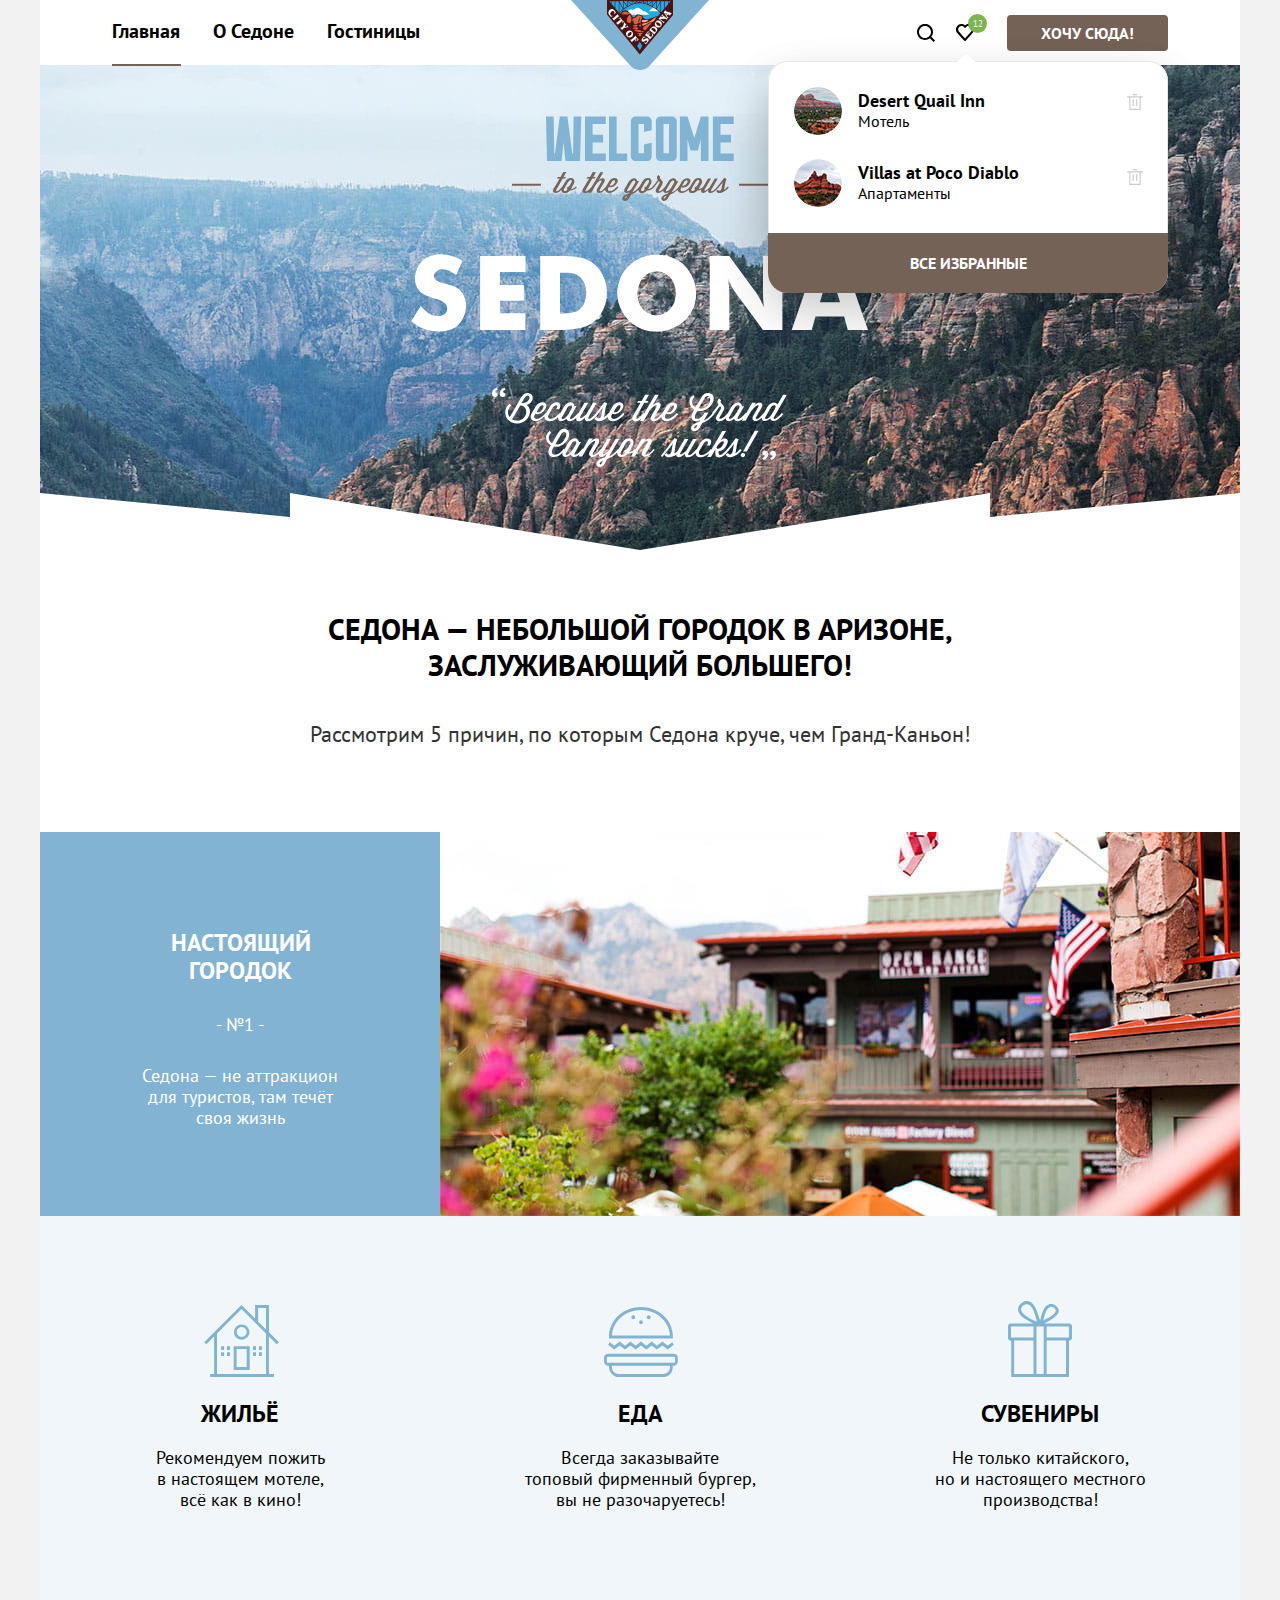
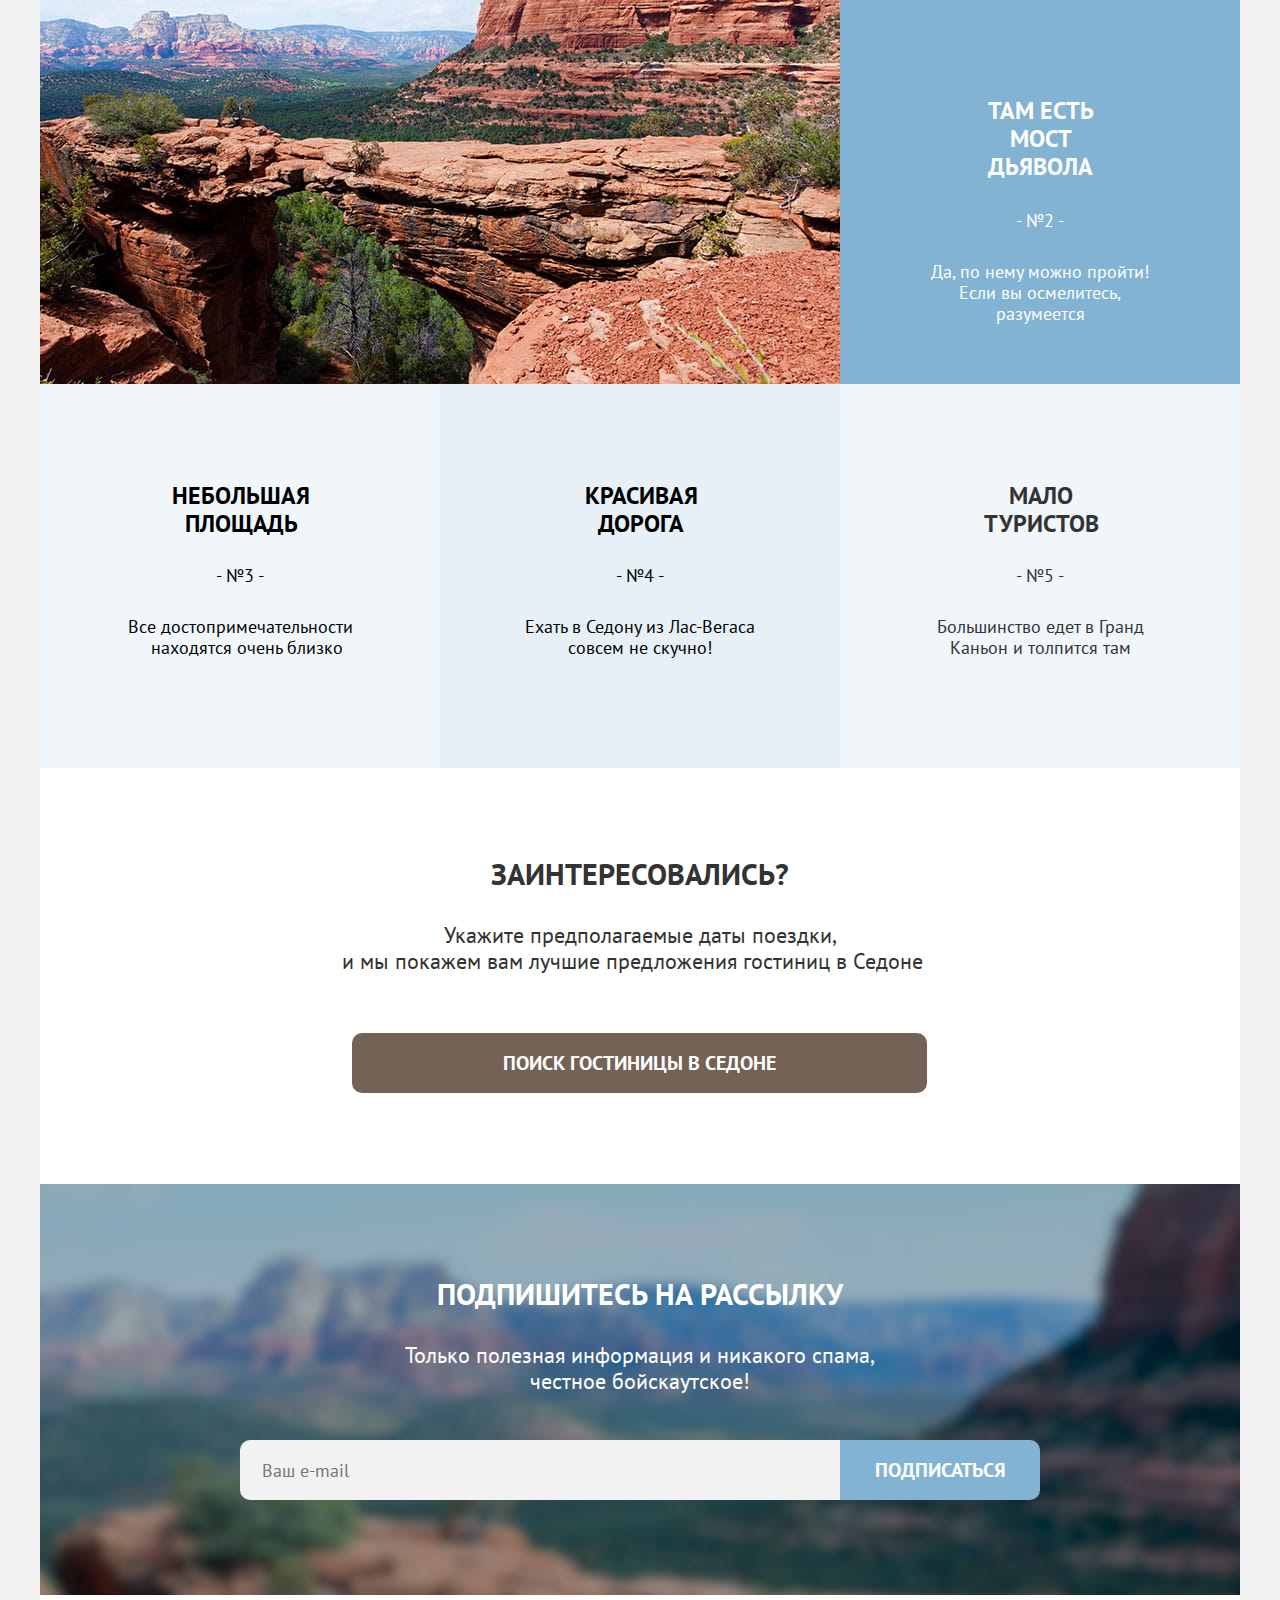
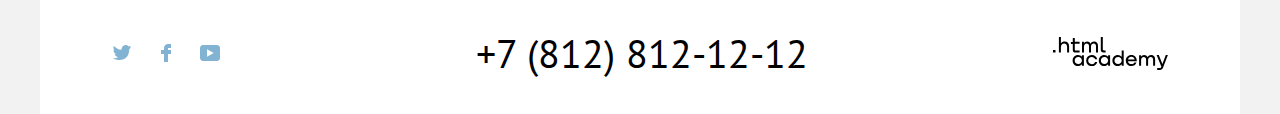
==== commit 71121ca4: "Проверка перед сдачей проекта" ====
--- a/index.html
+++ b/index.html
@@ -11,7 +11,7 @@
       	<nav class="navigation">
         		<ul class="navigation-list">
           		<li class="navigation-item">
-           		   <a class="navigation-link navigation-link-current" href="index.html">Главна</a>
+           		   <a class="navigation-link navigation-link-current">Главная</a>
           		</li>
 			 		<li class="navigation-item">
             		<a class="navigation-link" href="#">О Седоне</a>
@@ -22,45 +22,55 @@
         		</ul>
 
 					<div class="logo-icon">
-						<a href=""><svg width="138" height="70" fill="none" xmlns="http://www.w3.org/2000/svg"><g clip-path="url(#a)"><path d="M138 0H0l59.5 65.7c5.2 5.8 13.8 5.8 19 0L138 0Z" fill="#81B3D3"/><path d="m36.7.5 32.1 37.9 32-37.7L36.7.5Z" fill="#23A9E1"/><path d="M61.1 14.7h17.3c-1.3-.8-4.4-4.6-6-3.2-.1.1-4.9-5.7-8-2.9-2.7 2.5-4-.3-7 1.6-3.6 2.4 2 3.7 3.7 4.5Zm26.7-3.5-9.8.1c3.9-4.5 5.6-4 9.8-.1Z" fill="#fff"/><path d="M97.6 3.6V1.2h2.1l-2.1 2.4ZM48.4 13c.1.1 2.4-2.4 6.1-4.9 3.4-2.3 8.6-4.9 14.4-4.9 5.8 0 11.1 2.7 14.5 5 3.7 2.4 6 4.8 6.1 4.9l-2.5 3c-4.5.6-7.7 3.9-12.1 3.2-2.2-.4-2.3-1.6-2.9-2.9-.5-1-1.3-.8-2.3-1.2-.9-.4-1.5-1.1-3.4-.7-1.6.4-1.8 2.9-3.9 2.8-1.1-.1-1.2-1.6-2.8-3.6-4.1-4.9-7.9-4.2-10.5.3l19.6 23.3L48.4 13ZM40 1.2v1.9l-1.6-1.9H40Zm53.9 0h3.2v3L93.9 8V1.2Zm-4.1 11.4V1.2h3.5v7.4l-3.5 4s.1 0 0 0Zm-.5-10.4v9.9c-1.1-1.1-2.3-2.1-3.6-3l3.6-6.9Zm-4.1-.3v6.8c-.5-.3-.9-.7-1.5-1-.7-.4-1.4-.9-2.2-1.3l3.7-4.5Zm-4.4-.2V6c-1-.5-2.1-1-3.1-1.5l3.1-2.8Zm.6-.5h3.7l-3.7 4.6V1.2Zm4.3 0h3.6l-3.6 7.1V1.2Zm-8.8 0h3.9l-3.5 3.1c-.1 0-.2-.1-.3-.1l-.1-3Zm-.5.4V4c-1-.4-2-.7-3.1-.9l3.1-1.5Zm-4.2 0v1.3L70 2.6l2.2-1Zm-6.8 0 2.2 1c-.8 0-1.5.1-2.2.3V1.6Zm-4.1 0 3.1 1.5c-1.1.2-2.1.5-3.1.9V1.6Zm3.6 1.2-3.3-1.6h3.3v1.6Zm3.5-.4-2.8-1.3h2.8v1.3Zm.7-1.2H72l-2.9 1.3V1.2Zm3.7 0H76l-3.2 1.6V1.2ZM60.4 4.3l-3.5-3.1h3.9v3l-.4.1Zm-3.6-2.6 3.1 2.7c-1.1.4-2.1.9-3.1 1.5V1.7Zm-4.3.2 3.6 4.5c-1.3.7-2.5 1.5-3.6 2.4V1.9Zm-4.2.3 3.6 7c-1.3 1-2.5 2-3.6 3.2V2.2Zm3.7 6-3.6-7.1H52v7.1Zm4.3-2.5-3.7-4.6h3.7v4.6ZM43.7 7.5l-3.2-3.8V1.2h3.2v6.3Zm.6-6.3h3.5v11.2l-3.5-4.2v-7ZM69.1 0H36v14.6l32.8 39.9.2-.3L102 15V0H69.1Z" fill="#491213"/><path d="m66.2 46 2.6-4.2 2.6 4.2-2.6 4.2-2.6-4.2Z" fill="#23A9E1"/><path d="M74.2 30.6c-3.4-2-2.6-3.5.2-4.9 1.5-.7 4.8-3.4 6.1-2.5l-6.3 7.4Zm-2.3 2.5c-2-.1-4.3-.4-6.3.1 1.2.3 4.2 1.2 1.4 1.9 1 1.4 2.6 1.3 3.6.1-.4-.2-.7-.5-1-.7 1.1-.3 2.1-.9 2.3-1.4Zm1.2-1.6c-.9-.8-1.9-.8-2.7 0-1.2-2.1-5.4-1.4-7.4-1.7 1.1 2.6 9.6 3.1 10.1 1.7Zm-6.8-2.2c-1.6-.5-6.8-.4-3.4-1.8 1.1-.4 6.7.1 3.4 1.8Zm2-3c-.5-1.1.4-2.4 1.7-1.4 1.2.8-.6 2-1.7 1.4Zm-2.9.1c-2.3.7-5.3-.8-1.6-1.5 2.3-.5 4.7.5 1.6 1.5-.1 0 .1 0 0 0Zm-2.6-6.2c-.5 1.6-1.5 1.9-1.4 0 .1-2.3 1.6-1.7 3.2-2.6 1.3-.7 2-3.4 4.3-1.8 1 .7 2.2.1 2.5 1.2 0-.1-2.9 6.7-1.3 6.7-3.2 0-1.8-3.8-.6-6.4-1.2.6-3.1 4.3-1.5 5-.8 1.1-3.4 2.6-4.7 1.5-1.1-1-.5-2.3-.5-3.6Zm-4 2.8c-5.6 0-1.8-8.6.1-8.1 2.2.7 1.9 8.2-.1 8.1Zm-6.2-8.2c-2.6-.1-1.5-2.6.3-3.1 1.7-.5 5.2 1.1 6.4 2.2-1.8.6-4.1.5-6.1.6-.2-2-.7-1.3-.6.3Z" fill="#DC6243"/><path d="M71.8 25.8c-2.9-3 4.3-2.7 5.5-3.8.8.3 7-5.4 8.5-5-1.1 1.3-3.4 5.3-5 5.3-1.3 0-2.6-.2-3.6.7-1.5 1.4-3.9 2.1-5.4 2.8Z" fill="#F49774"/><path d="M72.7 22.2c-1.6.9-3.1-2.5-.3-2.2 1.8.2 3.7-.2 5.4.1a5.86 5.86 0 0 1-5.1 2.1Z" fill="#F4B1A4"/><path d="M51.1 20.9c.3.4.6.8.5 1.4 0 .4-.6 1-.2 1.2l1.5-1.8c-.4-.1-3.5-3.8-3.5-4.2l-2.1 1.1c.1.4.8 0 1.2 0 .5 0 .9.4 1.3.7-1.1.9-3.8 3.3-4.1 3.3-.1 0-.7-.4-.7 0 0 .2.6.7.7.8l1.4 1.7c.4-.2-.1-.5.1-.8.1-.2 3.2-2.7 3.9-3.4Zm-3.4-4.5c.3-.1.4.3.6 0l-1.6-1.9c-.2-.3-.5-.6-.5 0 .1.4-4 3.7-4.2 3.8-.3.1-.5-.3-.7.1l1.4 1.7c.2.2.3.4.5.6.2.2.1-.4.1-.4-.1-.3.3-.6.6-.8 1-1 3.5-3.1 3.8-3.1Zm-5.7-.6c-1.1.3-2.4-.1-2.7-1.3-.4-1.2.4-2.4 1.3-3.1.9-.7 2.3-.6 2.8.5.2.5.1 1.1-.1 1.6-.1.3-.4.6 0 .8.6-.7 1.1-1.4 1.7-2.1-.7-.4-1-1.1-1.5-1.7-.6-.7-1.3-1.4-2.3-1.5-1.9-.3-3.6 1.7-3.8 3.4-.1.9.2 1.8.8 2.6.5.6 1.2 1.1 1.6 1.8.2.1 1.8-.7 2.1-.8.2 0 .1-.1.1-.2-.5.2 0 0 0 0Zm25.5 23.6c-.7-.5-2.6-3-3-3.5l-.2-.3-.2.1c-.1.1.1.4 0 .6-.5.8-3.7 3.2-3.9 3.4-.4.2-.8-.1-1 .2.5.6 1.8 2.3 2 2.3.3 0 .1-.5.1-.6.1-.2 1.7-1.6 2.3-2.1.2-.2.4.3.6.5.2.3.3.7.2 1-.1.2-.5.6-.2.8.4-.5 1.5-1.8 1.7-2 .2-.2-.4 0-.3-.1-.2.1-.5.2-.7 0-.1 0-.7-.7-.6-.8.3-.2.6-.6 1-.7.6-.1 1 1 1.1 1.4.1.4.1.8-.1 1.1-.1.3-.3.5 0 .6l1.4-1.9c0 .1-.1.1-.2 0-.1 0 .1.1 0 0Zm-9.2-8.9c-.7 0-1.4.3-2 .8a3.56 3.56 0 0 0-.5 4.8c1.3 1.7 3.4 1.9 5.1.7 1.4-1.2 1.6-3.3.5-4.8-.8-1-2-1.5-3.1-1.5Zm1.2 1.4c.9-.1 1.5.8 1.1 1.8-.4 1-1.4 2-2.4 2.4-1.2.5-2-.5-1.5-1.7.4-1 1.4-2 2.4-2.4.1 0 .2-.1.4-.1Zm-2.8-4.6c.3 0 .6.4.8 0l-1.4-1.7c-.4.2 0 .4-.1.6-.2.3-1.7.5-2.1.6.1-.4.6-1.7.8-1.8.4-.3.6.3.8-.1l-1.8-2.1c-.2-.2-.4-.7-.6-.4 0 0 0 1-.1 1.1-.1.2-.6 2.4-1.2 2.9a11 11 0 0 1-1.8 1.4c-.3.1-.5-.4-.8 0l1.6 1.9c.1.1.4.6.5.6.3.1 0-.6.1-.7.1-.3 1.6-1.8 2.3-1.9.9-.2 2-.5 3-.4.2 0-.2 0 0 0ZM80.9 34c.1.4.2.9.1 1.3-.1.6-.6 1.9-1.4 1.5-.8-.4-1.4-1.1-2.1-1.7.5-.6 1-1.1 1.9-.8.2.1.4 0 .2-.2-.3-.2-2-1.3-2.1-1.2-.2.2.3.6.1 1-.1.3-.4.5-.6.8-.5-.4-1.2-.8-.7-1.5.4-.4.8-.8 1.4-.9.4-.1 1.2.3 1.3-.1-.7-.3-1.4-.7-2.1-1 .1.5-2.2 2.9-2.7 3.5-.1.1-.4.4-.4.5 0 .3.4.1.4.1.3-.1 4.4 3.3 4.5 3.6.1.2-.1.4 0 .5 0 0 .1.1.2.1.3-.3 2.9-3.9 3.5-4l-1.5-2.4c-.4.2-.1.7 0 .9Zm-4 4.4c-1.3-.9-3.6.8-4 1-.7.3-1.2-.4-.8-1 .3-.5.9-.8 1.5-.8.2 0 .9.1.9 0 .1-.1.1-.1 0-.2-.6-.4-1.1-.8-1.7-1.1-.1.7-.9 1.1-1.3 1.6-.5.6-1 1.3-1 2s.4 1.4 1.1 1.7c.7.4 1.5.1 2.2-.3.4-.3.8-.6 1.2-.8.6-.3 1.5 0 1.3.8-.2.7-.9 1.3-1.6 1.5-.4.1-.8.1-1.2-.1-.3-.1-.6-.5-.8-.1l2.3 1.6c.1-.5.3-.7.7-1 .5-.4.9-.9 1.3-1.4.8-.9 1.1-2.5-.1-3.4Zm17.6-28.1c0 .1 0 .1 0 0l-.9 1-.8 1c-.2.2-.3.3 0 .5.5-.3 3.5 4.8 3.3 5.5-.5.2-4.5-3.3-4.6-3.5 0-.1.2-.7-.1-.6-.1 0-.5.6-.6.7l-.6.7c.2.3.3 0 .6 0 .2.1 1.2.9 1.5 1.1-.5 0-1.7.1-1.9.1-.6.1-.3-.4-.7-.6L88.2 18l-.9 1v.1c.2.2.1.1.4 0 .3-.1 4.3 3.2 4.4 3.4.2.3-.1.6.3.8l1.2-1.4c.1-.1.1-.1 0-.1-.3-.2-.3.1-.7.1-.3-.1-2.9-2.2-3.8-3l5.3-.2c.2 0 .7.6.7.8-.1.2-.3.4 0 .5.3-.4.6-.7.9-1.1l.1-.2c.1 0 .1-.1.1-.2l.1-.1c.3-.3 1.2-1.3 1.1-1.4-.3-.3-.4.3-.8 0-.2-.2-.8-1.2-.9-1.4-.2-.3.4-.6.6-.7.5-.3 2.1-.8 2.3.2 0 .2-.2.4-.1.5 0 0 .1.2.2.1l2.1-2.6-.2-.2c-.5.5-5.5-1.5-5.8-1.8-.1-.2-.1-.8-.3-.8Zm-.2 2.6c.8.3 1.5.6 2.3 1l-.6.3c-.2.1-.4.3-.6.5l-1.1-1.8Zm-6.6 7.7c-1.1-.1-2.2.4-3 1.3-1.2 1.5-1.1 3.7.4 4.9 1.5 1.2 3.7.9 4.9-.5 1.2-1.5 1.1-3.7-.4-4.9-.5-.4-1.2-.7-1.9-.8Zm-1.4 1.6c.6 0 1.3.4 1.7.7.8.5 2.2 1.7 1.5 2.7 0-.1.1-.1-.1.1-.8.8-2.2.1-2.9-.5-.7-.5-2-1.7-1.2-2.7.3-.2.6-.3 1-.3Zm-3.1 4.3c-1.2-.1-2.4.5-3.3 1.6-.6.8-1.3 1.5-1.9 2.3.2.3.5-.1.8.1.3.2 4.1 3.3 4.1 3.5.1.3-.2.4.1.6.1.1 2.9-3.4 3.2-4 .4-1.1.1-2.4-.8-3.2.1.1.2.1 0 0-.8-.6-1.5-.9-2.2-.9Zm-1.1 1.6h.3c1.4.4 3.4 2.1 2.1 3.6l-.4.4c-.2.2-4.2-3-4-3.2.4-.5 1.3-.9 2-.8Z" fill="#fff"/></g><defs><clipPath id="a"><path fill="#fff" d="M0 0h138v70H0z"/></clipPath></defs></svg>
-						<span class="visually-hidden"></span></a>
+						<a href="#"><svg width="138" height="70" fill="none" xmlns="http://www.w3.org/2000/svg"><g clip-path="url(#a)"><path d="M138 0H0l59.5 65.7c5.2 5.8 13.8 5.8 19 0L138 0Z" fill="#81B3D3"/><path d="m36.7.5 32.1 37.9 32-37.7L36.7.5Z" fill="#23A9E1"/><path d="M61.1 14.7h17.3c-1.3-.8-4.4-4.6-6-3.2-.1.1-4.9-5.7-8-2.9-2.7 2.5-4-.3-7 1.6-3.6 2.4 2 3.7 3.7 4.5Zm26.7-3.5-9.8.1c3.9-4.5 5.6-4 9.8-.1Z" fill="#fff"/><path d="M97.6 3.6V1.2h2.1l-2.1 2.4ZM48.4 13c.1.1 2.4-2.4 6.1-4.9 3.4-2.3 8.6-4.9 14.4-4.9 5.8 0 11.1 2.7 14.5 5 3.7 2.4 6 4.8 6.1 4.9l-2.5 3c-4.5.6-7.7 3.9-12.1 3.2-2.2-.4-2.3-1.6-2.9-2.9-.5-1-1.3-.8-2.3-1.2-.9-.4-1.5-1.1-3.4-.7-1.6.4-1.8 2.9-3.9 2.8-1.1-.1-1.2-1.6-2.8-3.6-4.1-4.9-7.9-4.2-10.5.3l19.6 23.3L48.4 13ZM40 1.2v1.9l-1.6-1.9H40Zm53.9 0h3.2v3L93.9 8V1.2Zm-4.1 11.4V1.2h3.5v7.4l-3.5 4s.1 0 0 0Zm-.5-10.4v9.9c-1.1-1.1-2.3-2.1-3.6-3l3.6-6.9Zm-4.1-.3v6.8c-.5-.3-.9-.7-1.5-1-.7-.4-1.4-.9-2.2-1.3l3.7-4.5Zm-4.4-.2V6c-1-.5-2.1-1-3.1-1.5l3.1-2.8Zm.6-.5h3.7l-3.7 4.6V1.2Zm4.3 0h3.6l-3.6 7.1V1.2Zm-8.8 0h3.9l-3.5 3.1c-.1 0-.2-.1-.3-.1l-.1-3Zm-.5.4V4c-1-.4-2-.7-3.1-.9l3.1-1.5Zm-4.2 0v1.3L70 2.6l2.2-1Zm-6.8 0 2.2 1c-.8 0-1.5.1-2.2.3V1.6Zm-4.1 0 3.1 1.5c-1.1.2-2.1.5-3.1.9V1.6Zm3.6 1.2-3.3-1.6h3.3v1.6Zm3.5-.4-2.8-1.3h2.8v1.3Zm.7-1.2H72l-2.9 1.3V1.2Zm3.7 0H76l-3.2 1.6V1.2ZM60.4 4.3l-3.5-3.1h3.9v3l-.4.1Zm-3.6-2.6 3.1 2.7c-1.1.4-2.1.9-3.1 1.5V1.7Zm-4.3.2 3.6 4.5c-1.3.7-2.5 1.5-3.6 2.4V1.9Zm-4.2.3 3.6 7c-1.3 1-2.5 2-3.6 3.2V2.2Zm3.7 6-3.6-7.1H52v7.1Zm4.3-2.5-3.7-4.6h3.7v4.6ZM43.7 7.5l-3.2-3.8V1.2h3.2v6.3Zm.6-6.3h3.5v11.2l-3.5-4.2v-7ZM69.1 0H36v14.6l32.8 39.9.2-.3L102 15V0H69.1Z" fill="#491213"/><path d="m66.2 46 2.6-4.2 2.6 4.2-2.6 4.2-2.6-4.2Z" fill="#23A9E1"/><path d="M74.2 30.6c-3.4-2-2.6-3.5.2-4.9 1.5-.7 4.8-3.4 6.1-2.5l-6.3 7.4Zm-2.3 2.5c-2-.1-4.3-.4-6.3.1 1.2.3 4.2 1.2 1.4 1.9 1 1.4 2.6 1.3 3.6.1-.4-.2-.7-.5-1-.7 1.1-.3 2.1-.9 2.3-1.4Zm1.2-1.6c-.9-.8-1.9-.8-2.7 0-1.2-2.1-5.4-1.4-7.4-1.7 1.1 2.6 9.6 3.1 10.1 1.7Zm-6.8-2.2c-1.6-.5-6.8-.4-3.4-1.8 1.1-.4 6.7.1 3.4 1.8Zm2-3c-.5-1.1.4-2.4 1.7-1.4 1.2.8-.6 2-1.7 1.4Zm-2.9.1c-2.3.7-5.3-.8-1.6-1.5 2.3-.5 4.7.5 1.6 1.5-.1 0 .1 0 0 0Zm-2.6-6.2c-.5 1.6-1.5 1.9-1.4 0 .1-2.3 1.6-1.7 3.2-2.6 1.3-.7 2-3.4 4.3-1.8 1 .7 2.2.1 2.5 1.2 0-.1-2.9 6.7-1.3 6.7-3.2 0-1.8-3.8-.6-6.4-1.2.6-3.1 4.3-1.5 5-.8 1.1-3.4 2.6-4.7 1.5-1.1-1-.5-2.3-.5-3.6Zm-4 2.8c-5.6 0-1.8-8.6.1-8.1 2.2.7 1.9 8.2-.1 8.1Zm-6.2-8.2c-2.6-.1-1.5-2.6.3-3.1 1.7-.5 5.2 1.1 6.4 2.2-1.8.6-4.1.5-6.1.6-.2-2-.7-1.3-.6.3Z" fill="#DC6243"/><path d="M71.8 25.8c-2.9-3 4.3-2.7 5.5-3.8.8.3 7-5.4 8.5-5-1.1 1.3-3.4 5.3-5 5.3-1.3 0-2.6-.2-3.6.7-1.5 1.4-3.9 2.1-5.4 2.8Z" fill="#F49774"/><path d="M72.7 22.2c-1.6.9-3.1-2.5-.3-2.2 1.8.2 3.7-.2 5.4.1a5.86 5.86 0 0 1-5.1 2.1Z" fill="#F4B1A4"/><path d="M51.1 20.9c.3.4.6.8.5 1.4 0 .4-.6 1-.2 1.2l1.5-1.8c-.4-.1-3.5-3.8-3.5-4.2l-2.1 1.1c.1.4.8 0 1.2 0 .5 0 .9.4 1.3.7-1.1.9-3.8 3.3-4.1 3.3-.1 0-.7-.4-.7 0 0 .2.6.7.7.8l1.4 1.7c.4-.2-.1-.5.1-.8.1-.2 3.2-2.7 3.9-3.4Zm-3.4-4.5c.3-.1.4.3.6 0l-1.6-1.9c-.2-.3-.5-.6-.5 0 .1.4-4 3.7-4.2 3.8-.3.1-.5-.3-.7.1l1.4 1.7c.2.2.3.4.5.6.2.2.1-.4.1-.4-.1-.3.3-.6.6-.8 1-1 3.5-3.1 3.8-3.1Zm-5.7-.6c-1.1.3-2.4-.1-2.7-1.3-.4-1.2.4-2.4 1.3-3.1.9-.7 2.3-.6 2.8.5.2.5.1 1.1-.1 1.6-.1.3-.4.6 0 .8.6-.7 1.1-1.4 1.7-2.1-.7-.4-1-1.1-1.5-1.7-.6-.7-1.3-1.4-2.3-1.5-1.9-.3-3.6 1.7-3.8 3.4-.1.9.2 1.8.8 2.6.5.6 1.2 1.1 1.6 1.8.2.1 1.8-.7 2.1-.8.2 0 .1-.1.1-.2-.5.2 0 0 0 0Zm25.5 23.6c-.7-.5-2.6-3-3-3.5l-.2-.3-.2.1c-.1.1.1.4 0 .6-.5.8-3.7 3.2-3.9 3.4-.4.2-.8-.1-1 .2.5.6 1.8 2.3 2 2.3.3 0 .1-.5.1-.6.1-.2 1.7-1.6 2.3-2.1.2-.2.4.3.6.5.2.3.3.7.2 1-.1.2-.5.6-.2.8.4-.5 1.5-1.8 1.7-2 .2-.2-.4 0-.3-.1-.2.1-.5.2-.7 0-.1 0-.7-.7-.6-.8.3-.2.6-.6 1-.7.6-.1 1 1 1.1 1.4.1.4.1.8-.1 1.1-.1.3-.3.5 0 .6l1.4-1.9c0 .1-.1.1-.2 0-.1 0 .1.1 0 0Zm-9.2-8.9c-.7 0-1.4.3-2 .8a3.56 3.56 0 0 0-.5 4.8c1.3 1.7 3.4 1.9 5.1.7 1.4-1.2 1.6-3.3.5-4.8-.8-1-2-1.5-3.1-1.5Zm1.2 1.4c.9-.1 1.5.8 1.1 1.8-.4 1-1.4 2-2.4 2.4-1.2.5-2-.5-1.5-1.7.4-1 1.4-2 2.4-2.4.1 0 .2-.1.4-.1Zm-2.8-4.6c.3 0 .6.4.8 0l-1.4-1.7c-.4.2 0 .4-.1.6-.2.3-1.7.5-2.1.6.1-.4.6-1.7.8-1.8.4-.3.6.3.8-.1l-1.8-2.1c-.2-.2-.4-.7-.6-.4 0 0 0 1-.1 1.1-.1.2-.6 2.4-1.2 2.9a11 11 0 0 1-1.8 1.4c-.3.1-.5-.4-.8 0l1.6 1.9c.1.1.4.6.5.6.3.1 0-.6.1-.7.1-.3 1.6-1.8 2.3-1.9.9-.2 2-.5 3-.4.2 0-.2 0 0 0ZM80.9 34c.1.4.2.9.1 1.3-.1.6-.6 1.9-1.4 1.5-.8-.4-1.4-1.1-2.1-1.7.5-.6 1-1.1 1.9-.8.2.1.4 0 .2-.2-.3-.2-2-1.3-2.1-1.2-.2.2.3.6.1 1-.1.3-.4.5-.6.8-.5-.4-1.2-.8-.7-1.5.4-.4.8-.8 1.4-.9.4-.1 1.2.3 1.3-.1-.7-.3-1.4-.7-2.1-1 .1.5-2.2 2.9-2.7 3.5-.1.1-.4.4-.4.5 0 .3.4.1.4.1.3-.1 4.4 3.3 4.5 3.6.1.2-.1.4 0 .5 0 0 .1.1.2.1.3-.3 2.9-3.9 3.5-4l-1.5-2.4c-.4.2-.1.7 0 .9Zm-4 4.4c-1.3-.9-3.6.8-4 1-.7.3-1.2-.4-.8-1 .3-.5.9-.8 1.5-.8.2 0 .9.1.9 0 .1-.1.1-.1 0-.2-.6-.4-1.1-.8-1.7-1.1-.1.7-.9 1.1-1.3 1.6-.5.6-1 1.3-1 2s.4 1.4 1.1 1.7c.7.4 1.5.1 2.2-.3.4-.3.8-.6 1.2-.8.6-.3 1.5 0 1.3.8-.2.7-.9 1.3-1.6 1.5-.4.1-.8.1-1.2-.1-.3-.1-.6-.5-.8-.1l2.3 1.6c.1-.5.3-.7.7-1 .5-.4.9-.9 1.3-1.4.8-.9 1.1-2.5-.1-3.4Zm17.6-28.1c0 .1 0 .1 0 0l-.9 1-.8 1c-.2.2-.3.3 0 .5.5-.3 3.5 4.8 3.3 5.5-.5.2-4.5-3.3-4.6-3.5 0-.1.2-.7-.1-.6-.1 0-.5.6-.6.7l-.6.7c.2.3.3 0 .6 0 .2.1 1.2.9 1.5 1.1-.5 0-1.7.1-1.9.1-.6.1-.3-.4-.7-.6L88.2 18l-.9 1v.1c.2.2.1.1.4 0 .3-.1 4.3 3.2 4.4 3.4.2.3-.1.6.3.8l1.2-1.4c.1-.1.1-.1 0-.1-.3-.2-.3.1-.7.1-.3-.1-2.9-2.2-3.8-3l5.3-.2c.2 0 .7.6.7.8-.1.2-.3.4 0 .5.3-.4.6-.7.9-1.1l.1-.2c.1 0 .1-.1.1-.2l.1-.1c.3-.3 1.2-1.3 1.1-1.4-.3-.3-.4.3-.8 0-.2-.2-.8-1.2-.9-1.4-.2-.3.4-.6.6-.7.5-.3 2.1-.8 2.3.2 0 .2-.2.4-.1.5 0 0 .1.2.2.1l2.1-2.6-.2-.2c-.5.5-5.5-1.5-5.8-1.8-.1-.2-.1-.8-.3-.8Zm-.2 2.6c.8.3 1.5.6 2.3 1l-.6.3c-.2.1-.4.3-.6.5l-1.1-1.8Zm-6.6 7.7c-1.1-.1-2.2.4-3 1.3-1.2 1.5-1.1 3.7.4 4.9 1.5 1.2 3.7.9 4.9-.5 1.2-1.5 1.1-3.7-.4-4.9-.5-.4-1.2-.7-1.9-.8Zm-1.4 1.6c.6 0 1.3.4 1.7.7.8.5 2.2 1.7 1.5 2.7 0-.1.1-.1-.1.1-.8.8-2.2.1-2.9-.5-.7-.5-2-1.7-1.2-2.7.3-.2.6-.3 1-.3Zm-3.1 4.3c-1.2-.1-2.4.5-3.3 1.6-.6.8-1.3 1.5-1.9 2.3.2.3.5-.1.8.1.3.2 4.1 3.3 4.1 3.5.1.3-.2.4.1.6.1.1 2.9-3.4 3.2-4 .4-1.1.1-2.4-.8-3.2.1.1.2.1 0 0-.8-.6-1.5-.9-2.2-.9Zm-1.1 1.6h.3c1.4.4 3.4 2.1 2.1 3.6l-.4.4c-.2.2-4.2-3-4-3.2.4-.5 1.3-.9 2-.8Z" fill="#fff"/></g><defs><clipPath id="a"><path fill="#fff" d="M0 0h138v70H0z"/></clipPath></defs></svg>
+						<span class="visually-hidden">Логотип</span></a>
 					</div>
 		  
 		   	<ul class="navigation-listP">
 					<li class="navigation-item">
-						<a class="item-search-nav" href="#"><svg aria-hidden="true" focusable="false" width="18" height="18" fill="none" xmlns="http://www.w3.org/2000/svg"><path d="m18 16.5-3.7-3.7c1-1.3 1.7-3 1.7-4.9 0-4.4-3.6-8-8-8S0 3.6 0 8c0 4.4 3.6 8 8 8 1.8 0 3.5-.6 4.9-1.7l3.7 3.7 1.4-1.5ZM8 14c-3.3 0-6-2.7-6-6s2.7-6 6-6 6 2.7 6 6-2.7 6-6 6Z" fill="#000"/></svg>
-						<span class="visually-hidden"></span></a>
+						<a class="item-search-nav" href="#">
+							<svg aria-hidden="true" focusable="false" width="18" height="18" fill="none" xmlns="http://www.w3.org/2000/svg"><path d="m18 16.5-3.7-3.7c1-1.3 1.7-3 1.7-4.9 0-4.4-3.6-8-8-8S0 3.6 0 8c0 4.4 3.6 8 8 8 1.8 0 3.5-.6 4.9-1.7l3.7 3.7 1.4-1.5ZM8 14c-3.3 0-6-2.7-6-6s2.7-6 6-6 6 2.7 6 6-2.7 6-6 6Z" fill="#000"/></svg>
+							<span class="visually-hidden">Поиск</span>
+						</a>
 					</li>
 					<li class="navigation-item">
-						<a class="like-item-heart" href=""><svg aria-hidden="true" focusable="false" width="18" height="17" fill="none" xmlns="http://www.w3.org/2000/svg"><path d="M8.9 17a.9.9 0 0 1-.8-.4c-5.4-6.1-6.7-7.5-7-7.9A5.4 5.4 0 0 1 5.5 0C6.8 0 8 .5 9 1.3a5.46 5.46 0 0 1 9 4.1c0 1.3-.5 2.5-1.3 3.4l-7 7.9c-.2.2-.4.3-.8.3Zm-6-9.5c.3.4 3.5 4 6.1 6.9l6.2-7c.5-.5.7-1.2.7-2 0-1.8-1.5-3.3-3.3-3.3-1 0-2 .5-2.7 1.3-.3.3-.6.4-.9.4-.3 0-.6-.2-.8-.4-.7-.8-1.7-1.3-2.7-1.3-1.8 0-3.3 1.5-3.3 3.3-.1.9.3 1.6.7 2.1-.1 0-.1 0 0 0Z" fill="#000"/></svg>
-						<span class="visually-hidden"></span></a>
+						<a class="like-item-heart" href="#">
+							<svg aria-hidden="true" focusable="false" width="18" height="17" fill="none" xmlns="http://www.w3.org/2000/svg"><path d="M8.9 17a.9.9 0 0 1-.8-.4c-5.4-6.1-6.7-7.5-7-7.9A5.4 5.4 0 0 1 5.5 0C6.8 0 8 .5 9 1.3a5.46 5.46 0 0 1 9 4.1c0 1.3-.5 2.5-1.3 3.4l-7 7.9c-.2.2-.4.3-.8.3Zm-6-9.5c.3.4 3.5 4 6.1 6.9l6.2-7c.5-.5.7-1.2.7-2 0-1.8-1.5-3.3-3.3-3.3-1 0-2 .5-2.7 1.3-.3.3-.6.4-.9.4-.3 0-.6-.2-.8-.4-.7-.8-1.7-1.3-2.7-1.3-1.8 0-3.3 1.5-3.3 3.3-.1.9.3 1.6.7 2.1-.1 0-.1 0 0 0Z" fill="#000"/></svg>
+							<span class="visually-hidden">Избранное</span>
+							<span class="item-qty">12</span>
+						</a>
 						<div class="popover popover-cart popup-container-close">
 							<a class="popov-button-navi" href="#" alt="Кнопка" width="160px" height="37px">Все Избранные</a>
-							<button class="popover-close-button button button-light">.<span class="visually-hidden">...</span></button>
+							<span class="item-pix-pop"></span>
 							<div class="popover-content">
-								<!--<h2 class="popover-title">Избранное</h2>-->
+								<h2 class="visually-hidden">Избранное</h2>
 									<ul class="cart-items-list">
 										<li class="cart-items">
-											<img class="popob-img" src="images/catalog/hotel-1.jpg" width="180px" height="120px" alt="Amara Resort & Spa">
+											<img class="popob-img" src="images/hotel-2-small.png" width="180px" height="120px" alt="Amara Resort & Spa">
 											<div class="cart-name-block">
 												<p class="cart-name">Desert Quail Inn
 													<p class="cart-name-title">Мотель</p>
 													</p>
 											</div>
-											<button type="button" class="cart-item-button button">
-												<svg width="16" height="16" fill="none" xmlns="http://www.w3.org/2000/svg"><g opacity=".2" fill="#000"><path d="M15.3 2.3H.6c-.3 0-.6.2-.6.5s.3.6.6.6h1.7v12c0 .3.3.6.6.6h10.2c.3 0 .6-.3.6-.6v-12h1.7c.3 0 .6-.3.6-.6s-.4-.5-.7-.5Zm-2.8 12.5H3.4V3.4h9.1v11.4ZM6.2 1.2h3.4c.3 0 .6-.3.6-.6S10 0 9.7 0H6.2c-.3 0-.5.3-.5.6s.2.6.5.6Z"/><path d="M6.2 12c.3 0 .6-.3.6-.6V5.7c0-.3-.3-.6-.6-.6s-.6.3-.6.6v5.7c.1.3.3.6.6.6ZM9.7 12c.3 0 .6-.3.6-.6V5.7c0-.3-.3-.6-.6-.6s-.6.4-.6.6v5.7c0 .3.2.6.6.6Z"/></g></svg>
+											<button type="submit" class="cart-button-pup">
+												<svg width="16" height="16" fill="none" xmlns="http://www.w3.org/2000/svg"><g opacity=".2">
+													<path d="M15.3 2.3H.6c-.3 0-.6.2-.6.5s.3.6.6.6h1.7v12c0 .3.3.6.6.6h10.2c.3 0 .6-.3.6-.6v-12h1.7c.3 0 .6-.3.6-.6s-.4-.5-.7-.5Zm-2.8 12.5H3.4V3.4h9.1v11.4ZM6.2 1.2h3.4c.3 0 .6-.3.6-.6S10 0 9.7 0H6.2c-.3 0-.5.3-.5.6s.2.6.5.6Z" fill="#000000"/>
+													<path d="M6.2 12c.3 0 .6-.3.6-.6V5.7c0-.3-.3-.6-.6-.6s-.6.3-.6.6v5.7c.1.3.3.6.6.6ZM9.7 12c.3 0 .6-.3.6-.6V5.7c0-.3-.3-.6-.6-.6s-.6.4-.6.6v5.7c0 .3.2.6.6.6Z" fill="#000000"/></g></svg>
 												<samp class="visually-hidden"></samp>
 											</button>
 										</li>
 										<li class="cart-items">
-											<img class="popob-img" src="images/catalog/hotel-3.jpg" width="180px" height="120px" alt="Villas at Poco Diablo">
+											<img class="popob-img" src="images/hotel-3-small.png" width="180px" height="120px" alt="Villas at Poco Diablo">
 											<div class="cart-name-block">
 												<p class="cart-name">Villas at Poco Diablo
 													<p class="cart-name-title">Апартаменты</p>
 												</p>
 											</div>
-											<button type="button" class="cart-item-button button">
-												<svg width="16" height="16" fill="none" xmlns="http://www.w3.org/2000/svg"><g opacity=".2" fill="#000"><path d="M15.3 2.3H.6c-.3 0-.6.2-.6.5s.3.6.6.6h1.7v12c0 .3.3.6.6.6h10.2c.3 0 .6-.3.6-.6v-12h1.7c.3 0 .6-.3.6-.6s-.4-.5-.7-.5Zm-2.8 12.5H3.4V3.4h9.1v11.4ZM6.2 1.2h3.4c.3 0 .6-.3.6-.6S10 0 9.7 0H6.2c-.3 0-.5.3-.5.6s.2.6.5.6Z"/><path d="M6.2 12c.3 0 .6-.3.6-.6V5.7c0-.3-.3-.6-.6-.6s-.6.3-.6.6v5.7c.1.3.3.6.6.6ZM9.7 12c.3 0 .6-.3.6-.6V5.7c0-.3-.3-.6-.6-.6s-.6.4-.6.6v5.7c0 .3.2.6.6.6Z"/></g></svg>
+											<button type="submit" class="cart-button">
+												<svg width="16" height="16" fill="none" xmlns="http://www.w3.org/2000/svg">
+													<g opacity=".2">
+														<path d="M15.3 2.3H.6c-.3 0-.6.2-.6.5s.3.6.6.6h1.7v12c0 .3.3.6.6.6h10.2c.3 0 .6-.3.6-.6v-12h1.7c.3 0 .6-.3.6-.6s-.4-.5-.7-.5Zm-2.8 12.5H3.4V3.4h9.1v11.4ZM6.2 1.2h3.4c.3 0 .6-.3.6-.6S10 0 9.7 0H6.2c-.3 0-.5.3-.5.6s.2.6.5.6Z"  fill="#000000"/>
+														<path d="M6.2 12c.3 0 .6-.3.6-.6V5.7c0-.3-.3-.6-.6-.6s-.6.3-.6.6v5.7c.1.3.3.6.6.6ZM9.7 12c.3 0 .6-.3.6-.6V5.7c0-.3-.3-.6-.6-.6s-.6.4-.6.6v5.7c0 .3.2.6.6.6Z"  fill="#000000"/></g></svg>
 												<samp class="visually-hidden"></samp>
 											</button>
 										</li>
@@ -69,7 +79,7 @@
 						</div>
 					</li>
 					<li class="navigation-item">
-						<a class="button-navi" href="#" alt="Кнопка">Хочу Сда!</a>
+						<a class="button-navi" href="#" alt="Кнопка">Хочу Сюда!</a>
 					</li>
 		 		</ul>
       	</nav>
@@ -81,14 +91,11 @@
 				<img class="logo-welcome" src="images/imgsvg/welcome.svg" alt="Добро пожаловать" width="188px" height="45px">
 			</div>
 			<br>
-			<div class="grid-line">
-				<svg width="1200" height="57" fill="none" xmlns="http://www.w3.org/2000/svg"><path d="M0 57V0l250 24V0l350 57L950 0v24l250-24v57H0Z" fill="#fff"/></svg>
-			</div>
 		</div>	
 		<section class="town-main">
 			<div class="town-text">
 		 <h1 class="text-u">Седона — небольшой городок в Аризоне, <br>заслуживающий большего!</h1>
-			<p class="text-p">Рассмотрим 5 причин, по которым Седона круче, чем гранд каньон!</p>
+			<p class="text-p">Рассмотрим 5 причин, по которым Седона круче, чем Гранд-Каньон!</p>
 			</div>
 		</section>
 
@@ -97,7 +104,7 @@
 				<div class="cont-text">
 					<h3 class="cont-H3">Настоящий городок</h3>
 					<p class="number-items">- №1 -</p>
-					<p class="advantages-description">Седона — не аттракцион для туристов, там течёт своя жизнь</p>
+					<p class="advantages-description">Седона — не аттракцион <br>для туристов, там течёт<br> своя жизнь</p>
 				</div>
 				<div class="sedona-town-img">
 					<img class="photo-blockone" src="images/photo-blockone.jpg" alt="Седона Городок" width="800px" height="384px">
@@ -107,27 +114,27 @@
 		
 		<section class="recommendations">
 			<div class="recommendations-block">
-				<!--<h2 class="visibility-hidden">Рекомендации</h2>-->
+				<h2 class="visually-hidden">Рекомендации</h2>
 			<ul class="advantages-list">
 				<div class="block-item-Pull">
 				<li class="advantages-item">
 					<svg width="75" height="72" fill="none" xmlns="http://www.w3.org/2000/svg"><path d="M29.7 65h16V41.2h-16V65Zm2.9-20.9h10.1v18H32.6v-18Z" fill="#81B3D2"/><path d="m72.8 39.3 2.1-2.1-9.9-9.9V0H51.1v13.6L37.5 0 .2 37.2l2.1 2.1 7.8-7.8v37.6h-4V72H70v-2.9h-5.1V31.5l7.9 7.8ZM62 69.1H13V28.5L37.5 4.1 62 28.5v40.6Zm0-44.7-7.9-7.9V2.9H62v21.5Z" fill="#81B3D2"/><path d="M29.9 27.1c0 4.3 3.5 7.7 7.7 7.7 4.3 0 7.8-3.5 7.8-7.7 0-4.3-3.5-7.7-7.8-7.7a7.7 7.7 0 0 0-7.7 7.7Zm7.8-5a5 5 0 0 1 5 4.9c0 2.7-2.2 4.9-5 4.9a5 5 0 0 1-5-4.9c0-2.7 2.2-4.9 5-4.9ZM20.1 41.2h-3v3.9h3v-3.9ZM26 41.2h-3v3.9h3v-3.9ZM20.1 47.2h-3v3.9h3v-3.9ZM26 47.2h-3v3.9h3v-3.9ZM52 41.2h-3v3.9h3v-3.9ZM57.9 41.2h-3v3.9h3v-3.9ZM52 47.2h-3v3.9h3v-3.9ZM57.9 47.2h-3v3.9h3v-3.9Z" fill="#81B3D2"/></svg>
 					<h3 class="advantages-title">Жильё</h3>
-					<p class="advantages-description">Рекомендуем пожить в настоящем мотеле, всё как в кино!</p>
+					<p class="advantages-description">Рекомендуем пожить<br> в настоящем мотеле, <br>всё как в кино!</p>
 				</li>
 				</div>
 				<div class="block-item">
 				<li class="advantages-item">
 					<svg width="74" height="70" fill="none" xmlns="http://www.w3.org/2000/svg"><path d="M69.9 46.7H4.1C1.8 46.7 0 48.6 0 51v3.5c0 2.4 1.9 4.3 4.1 4.3H5v1.1C5 65.4 9.3 70 14.6 70h44.6c5.3 0 9.6-4.5 9.6-10.1v-1.1h.9c2.3 0 4.1-1.9 4.1-4.3V51a4 4 0 0 0-3.9-4.3ZM66 59.9c0 3.9-3 7-6.7 7H14.6c-3.7 0-6.7-3.2-6.7-7v-1.1H66v1.1Zm5.1-5.4c0 .7-.6 1.3-1.2 1.3H4c-.7 0-1.2-.6-1.2-1.3V51c0-.7.6-1.3 1.2-1.3h65.8c.7 0 1.2.6 1.2 1.3.1 0 .1 3.5.1 3.5ZM15.6 38.4l5.4 4.1 5.3-4.1 5.3 4.1 5.3-4.1 5.4 4.1 5.3-4.1 5.3 4.1 5.4-4.1 5.3 4.1 6.2-4.7-1.7-2.5-4.5 3.4-5.3-4.1-5.4 4.1-5.3-4.1-5.3 4.1-5.4-4.1-5.3 4.1-5.3-4.1-5.3 4.1-5.4-4.1-5.3 4.1-4.5-3.4-1.7 2.5 6.2 4.7 5.3-4.1ZM8 31.5h60.8c0-.6.1-1.2.1-1.9v-1.2C68.2 12.7 54.2 0 37 0 19.7 0 5.7 12.7 5 28.5v1.2c0 .6 0 1.3.1 1.9H8v-.1ZM37 3c15.6 0 28.4 11.3 29 25.5H8C8.6 14.4 21.4 3 37 3Z" fill="#81B3D2"/><path d="M37 17.3c1.05 0 1.9-.9 1.9-2s-.85-2-1.9-2c-1.05 0-1.9.9-1.9 2s.85 2 1.9 2ZM29.2 12.2c1.05 0 1.9-.9 1.9-2s-.85-2-1.9-2c-1.05 0-1.9.9-1.9 2s.85 2 1.9 2ZM44.7 12.2c1.05 0 1.9-.9 1.9-2s-.85-2-1.9-2c-1.05 0-1.9.9-1.9 2s.85 2 1.9 2Z" fill="#81B3D2"/></svg>
 					<h3 class="advantages-title">Еда</h3>
-					<p class="advantages-description">Всегда заказывайте топовый фирменный бургер, вы не разочаруетесь!</p>
+					<p class="advantages-description">Всегда заказывайте <br>топовый фирменный бургер,<br> вы не разочаруетесь!</p>
 				</li>
 				</div>
 				<div class="block-item-Pall">
 				<li class="advantages-item">
 					<svg width="64" height="76" fill="none" xmlns="http://www.w3.org/2000/svg"><path d="M61.1 22.5H36.3c13.8-6.9 14.9-11.3 14.4-13.7-1.2-4-5.7-7-10-5.4-5.6 2.1-7.1 10.4-8.6 16.4-2-6.1-3.8-13.8-8.2-17.7-1.3-1.1-3.1-2.3-5.8-2-4 .4-9.8 5.4-7.5 11 2.3 5.4 9.7 8.8 14.6 11.5H2.9A2.9 2.9 0 0 0 0 25.5v11.3c0 1.6 1.3 2.9 2.9 2.9h.3V76H61V39.6h.1c1.6 0 2.9-1.3 2.9-2.9V25.4c0-1.6-1.3-2.9-2.9-2.9ZM42.4 5.9c2.1-.3 5 1.3 5.3 3.2.4 2.8-3.4 5.3-5.1 6.4-2.5 1.7-4.9 2.6-7.3 4.1.9-3.7 2.5-13 7.1-13.7Zm-22.9 10c-2.2-1.5-6.5-4.4-6.4-7.8.1-3.6 5.7-6.6 8.8-3.9 3.9 3.4 5.7 11.1 7.1 16.6-3.2-1.5-6.3-2.8-9.5-4.9Zm6 57.1H6.1V39.6h19.4V73Zm0-36.5H3v-11h22.5v11Zm10.2 0V73h-7.2V25.6h7.2v10.9ZM58 73H38.6V39.6H58V73Zm2.9-36.5H38.6v-11h22.3v11Z" fill="#81B3D2"/></svg>
 					<h3 class="advantages-title">Сувениры</h3>
-					<p class="advantages-description">Не только китайского, но и настоящего местного производства!</p>
+					<p class="advantages-description">Не только китайского,<br> но и настоящего местного<br> производства!</p>
 				</li>
 				</div>
 				 </ul>
@@ -140,22 +147,23 @@
 						<img class="photo-blocktwo" src="images/photo-blocktwo.jpg" alt="Мост Дьявола" width="800px" height="384px">
 					</div>
 					<div class="cont-text">
-						<h3 class="cont-H3">Настоящий городок</h3>
+						<h3 class="cont-H3">Там есть<br> мост Дьявола</h3>
 						<p class="number-items">- №2 -</p>
-						<p class="advantages-description">Седона — не аттракцион для туристов, там течёт своя жизнь</p>
+						<p class="advantages-description">Да, по нему можно пройти!<br> Если вы осмелитесь,<br> разумеется</p>
 					</div>
 				</div>
 			</seciton>
 
 			<section class="advantages">
 				<div class="advantages-block">
-					<!--<h2 class="visibility-hidden">Преимущества</h2>-->
+					<h2 class="visually-hidden">Преимущества</h2>
 				<ul class="advantages-list-post">
 					<div class="block-item">
 					<li class="advantages-item">
 					  <h3 class="advantages-title-top">Небольшая площадь</h3>
 					  <p class="number-items">- №3 -</p>
-					  <p class="advantages-description">Все достопримечательности находятся очень близко</p>
+					  <p class="advantages-description">Все достопримечательности</p>
+					  <p class="advantages-rip">находятся очень близко</p>
 					</li>
 				</div>
 					<div class="block-itemA">
@@ -179,7 +187,8 @@
 			<section class="interested">
 				<div class="interes">
 					<h2 class="interested-in">Заинтересовались?</h2>
-						<p class="text-interested">Укажите предполагаемые даты поездки, <br>и мы покажем вам лучшие предложения гостиниц в Седоне</p>
+						<p class="text-interested">Укажите предполагаемые даты поездки,</p>
+						<p class="text-interested-crow">и мы покажем вам лучшие предложения гостиниц в Седоне</p>
 						<p><a  href="#" class="butt-search" alt="Поиск гостиницы в Седоне" width="575" height="60px">Поиск гостиницы в Седоне</a></p>
 					</div>
 			</section>
@@ -239,26 +248,70 @@
 		<ul class="modal-form">
 			<li class="modal-form-item">
 				<p class="info-modal">Дата заезда:</p>
-				<p><input class="input-menu" placeholder="Дата заезда" type="email" name="newsletter-email" id="newsletter-email" required></p>
+				<input class="input-menu" placeholder="27 апреля 2020" type="email" name="newsletter-email" id="newsletter-email" required>
+				<a class="button-calendar" href="#">
+					<svg width="15" height="15" fill="none" xmlns="http://www.w3.org/2000/svg">
+						<g opacity=".3" fill="#000"><path d="M5.5 10c.3 0 .5-.2.5-.5S5.8 9 5.5 9s-.5.2-.5.5.2.5.5.5Z"/>
+						<path d="M14 2h-2V0h-1v2H4V0H3v2H1c-.6 0-1 .4-1 1v11c0 .5.4 1 1 1h13c.5 0 1-.5 1-1V3c0-.6-.5-1-1-1Zm0 12H1V7h13v7ZM1 6V3h2v2h1V3h7v2h1V3h2v3H1Z"/>
+						<path d="M7.5 10c.3 0 .5-.2.5-.5S7.8 9 7.5 9s-.5.2-.5.5.2.5.5.5ZM9.5 10c.3 0 .5-.2.5-.5S9.8 9 9.5 9s-.5.2-.5.5.2.5.5.5ZM5.5 11c-.3 0-.5.2-.5.5s.2.5.5.5.5-.2.5-.5-.2-.5-.5-.5ZM3.5 10c.3 0 .5-.2.5-.5S3.8 9 3.5 9s-.5.2-.5.5.2.5.5.5ZM3.5 11c-.3 0-.5.2-.5.5s.2.5.5.5.5-.2.5-.5-.2-.5-.5-.5ZM7.5 11c-.3 0-.5.2-.5.5s.2.5.5.5.5-.2.5-.5-.2-.5-.5-.5ZM9.5 11c-.3 0-.5.2-.5.5s.2.5.5.5.5-.2.5-.5-.2-.5-.5-.5ZM11.5 10c.3 0 .5-.2.5-.5s-.2-.5-.5-.5-.5.2-.5.5.2.5.5.5ZM11.5 11c-.3 0-.5.2-.5.5s.2.5.5.5.5-.2.5-.5-.2-.5-.5-.5Z"/></g></svg>
+				</a>
+				<span class="text-modal-error">Мы не можем отправить вас в прошлое</span>
 			</li>
 			<li class="modal-form-item">
 				<p class="info-modal">Дата выезда:</p>
-				<p><input class="input-menu" placeholder="Дата выезда" type="email" name="newsletter-email" id="newsletter-email" required></p>
+				<input class="input-menu" placeholder="1 сентября 2021" type="email" name="newsletter-email" id="newsletter-email" required>
+				<a class="button-calendar" href="#">
+					<svg width="15" height="15" fill="none" xmlns="http://www.w3.org/2000/svg">
+						<g opacity=".3" fill="#000"><path d="M5.5 10c.3 0 .5-.2.5-.5S5.8 9 5.5 9s-.5.2-.5.5.2.5.5.5Z"/>
+						<path d="M14 2h-2V0h-1v2H4V0H3v2H1c-.6 0-1 .4-1 1v11c0 .5.4 1 1 1h13c.5 0 1-.5 1-1V3c0-.6-.5-1-1-1Zm0 12H1V7h13v7ZM1 6V3h2v2h1V3h7v2h1V3h2v3H1Z"/>
+						<path d="M7.5 10c.3 0 .5-.2.5-.5S7.8 9 7.5 9s-.5.2-.5.5.2.5.5.5ZM9.5 10c.3 0 .5-.2.5-.5S9.8 9 9.5 9s-.5.2-.5.5.2.5.5.5ZM5.5 11c-.3 0-.5.2-.5.5s.2.5.5.5.5-.2.5-.5-.2-.5-.5-.5ZM3.5 10c.3 0 .5-.2.5-.5S3.8 9 3.5 9s-.5.2-.5.5.2.5.5.5ZM3.5 11c-.3 0-.5.2-.5.5s.2.5.5.5.5-.2.5-.5-.2-.5-.5-.5ZM7.5 11c-.3 0-.5.2-.5.5s.2.5.5.5.5-.2.5-.5-.2-.5-.5-.5ZM9.5 11c-.3 0-.5.2-.5.5s.2.5.5.5.5-.2.5-.5-.2-.5-.5-.5ZM11.5 10c.3 0 .5-.2.5-.5s-.2-.5-.5-.5-.5.2-.5.5.2.5.5.5ZM11.5 11c-.3 0-.5.2-.5.5s.2.5.5.5.5-.2.5-.5-.2-.5-.5-.5Z"/></g></svg>
+				</a>
+				<span class="text-modal-info">На эти даты есть свободные номера. Пока есть.</span>
 			</li>
 			</ul>
 			<ul class="modal-form-proos">
 			<li class="modal-form-item">
 				<p class="info-modal">Взрослые:</p>
-				<p><input class="input-menu" placeholder="Дата выезда" type="email" name="newsletter-email" id="newsletter-email" required></p>
+				<a class="button-minus" href="#">
+					<svg width="13" height="1" fill="none" xmlns="http://www.w3.org/2000/svg">
+						<path opacity=".3" d="M0 0v1h13V0H0Z" fill="#000"/>
+					</svg>
+				</a>
+				<input class="input-menu root" placeholder="2" type="email" name="newsletter-email" id="newsletter-email" required>
+				<a class="button-plus" href="#">
+					<svg width="13" height="13" fill="none" xmlns="http://www.w3.org/2000/svg">
+						<path d="M13 6H7V0H6v6H0v1h6v6h1V7h6V6Z" fill="#000"/>
+					</svg>
+				</a>
 			</li>
 			<li class="modal-form-item">
 				<p class="info-modal-child">Дети:</p>
-				<p><input class="input-menu" placeholder="Дата выезда" type="email" name="newsletter-email" id="newsletter-email" required></p>
+				<a class="button-minus" href="#">
+					<svg width="13" height="1" fill="none" xmlns="http://www.w3.org/2000/svg">
+						<path opacity=".3" d="M0 0v1h13V0H0Z" fill="#000"/>
+					</svg>
+				</a>
+				<span class="pup-info-item">Укажите количество детей, которые будут с вами, возраст которых от 6 до 18 лет. Дети до 6 лет размещаются бесплатно.</span>
+				<span class="item-pix"></span>
+				<span class="info-item">
+					<svg width="1" height="9" fill="none" xmlns="http://www.w3.org/2000/svg">
+					<g clip-path="url(#a)" fill="#fff">
+						<path d="M0 9h1V3H0v6ZM1 0H0v1h1V0Z"/>
+					</g><defs><clipPath id="a">
+						<path fill="#fff" d="M0 0h1v9H0z"/></clipPath></defs>
+					</svg>
+				</span>
+				<input class="input-menu root" placeholder="1" type="email" name="newsletter-email" id="newsletter-email" required>
+				<a class="button-plus" href="#">
+					<svg width="13" height="13" fill="none" xmlns="http://www.w3.org/2000/svg">
+						<path d="M13 6H7V0H6v6H0v1h6v6h1V7h6V6Z" fill="#000"/>
+					</svg>
+				</a>
 			</li>
 		</ul>
 			</form>
 
-			<button class="button-modal-form" type="submit">Подписаться</button>
+			<button class="button-modal-form" type="submit">НАЙТИ</button>
 			</section>
 		</div>
 	 </div>
--- a/styles/styles.css
+++ b/styles/styles.css
@@ -30,9 +30,21 @@
 }
 
 .wrap {
-	padding-left: 66px;
-	padding-right: 71px;
-	
+	padding-left: 57px;
+	padding-right: 60px;
+}
+
+.visually-hidden {
+	position: absolute;
+	width: 1px;
+	height: 1px;
+	margin: -1px;
+	border: 0;
+	padding: 0;
+	white-space: nowrap;
+	clip-path: inset(100%);
+	clip: rect(0 0 0 0);
+	overflow: hidden;
 }
 
 .modal-container {
@@ -52,17 +64,49 @@
 .prodi {
 	display: flex;
 	justify-content: space-between;
-	text-align: center;
+	margin-bottom: 54px;
+	margin-top: 62px;
 	
 }
 
 .modal-form-item {
 	display: flex;
-	
-	
+	position: relative;
+	margin-bottom: 38px;
+}
+
+.form {
+	margin-left: 70px;
+	margin-right: 70px;
+}
+
+.text-modal-error {
+	position: absolute;
+	top: 44px;
+	left: 155px;
+	font-family: "PT Sans", sans-serif;
+	font-style: normal;
+	font-weight: normal;
+	font-size: 16px;
+	line-height: 40px;
+	color: #FF5757;
+}
+
+.text-modal-info {
+	position: absolute;
+	top: 44px;
+	left: 155px;
+	font-family: "PT Sans", sans-serif;
+	font-style: normal;
+	font-weight: normal;
+	font-size: 16px;
+	line-height: 40px;
+	align-items: center;
+	color: #333333;
 }
 
 .modal-form-proos {
+	position: relative;
 	display: flex;
 	justify-content: space-between;
 	margin: 0;
@@ -70,12 +114,13 @@
 }
 
 .info-modal {
+	display: flex;
 	font-family: "PT Sans", sans-serif;
 	font-style: normal;
 	font-weight: bold;
 	font-size: 18px;
 	line-height: 40px;
-	display: flex;
+	margin: 0;
 	align-items: center;
 	color: #000000;
 	width: 155px;
@@ -90,17 +135,80 @@
 	display: flex;
 	align-items: center;
 	color: #000000;
-	width: 43px;
+	width: 60px;
+	margin: 0;
+	margin-right: 40px;
+}
+
+.item-pix {
+	position: absolute;
+	top: 29px;
+	left: 50px;
+	content: "";
+	box-sizing: border-box;
+	border: solid transparent 17px;
+	border-bottom: solid #333333 17px;  
+	
+	 
+ }
+
+.info-item {
+	position: absolute;
+	top: 16px;
+	left: 55px;
+   width: 25px;
+   height: 25px;
+   text-align: center;
+   border-radius: 50%;
+   background: #83B3D3;
+}
+
+.pup-info-item {
+	position: absolute;
+	top: 56px;
+   left: -60px;
+	font-family: "PT Sans", sans-serif;
+	font-style: normal;
+	font-weight: normal;
+	font-size: 16px;
+	line-height: 20px;
+	align-items: center;
+	padding-top: 19px;
+	padding-left: 22px;
+	padding-right: 18px;
+	padding-bottom: 17px;
+	color: #ffffff;
+	width: 215px;
+	height: 107px;
+	background: #333333;
+	box-shadow: 0px 15px 30px rgba(0, 0, 0, 0.3);
+	border-radius: 10px;
 }
 
 .input-menu {
 	box-sizing: border-box;
-	height: 50px;
+   flex-grow: 1;
+	height: 52px;
 	padding-left: 19px;
 	background: #F2F2F2;
-	border-radius: 4px;
-	width: 100%;
 	border: none;
+	outline:none;
+	border-radius: 4px 0 0 4px;
+}
+
+.root {
+	border-radius: 4px 4px 4px 4px;
+	width: 37px;
+}
+
+.button-calendar {
+	display: block;
+	width: 50px;
+	height: 34px;
+	padding-top: 18px;
+	text-align: center;
+	border-radius: 0 4px 4px 0;
+	background: #F2F2F2;
 }
 
 .modal-form-item .proos {
@@ -109,6 +217,7 @@
 
 .modal-title {
 	margin: 0;
+	margin-left: 70px;
 }
 
 .modal {
@@ -123,13 +232,16 @@
 
 .modal-form {
 	padding: 0;
+	margin: 0;
 }
 
 .modal-auth {
-	width: 591px;
-	border-radius: 30px;
-	padding: 62px;
-	z-index: 2;
+	position: absolute;
+   top: 41%;
+   left: 31.2%;
+   width: 715px;
+   border-radius: 30px;
+   padding: 0;
 }
 
 .modal-content {
@@ -137,34 +249,55 @@
 }
 
 .modal-close-button {
-	width: 40px;
-	height: 40px;
+	width: 50px;
+	height: 50px;
 	background: #F2F2F2;
 	border: none;
 	background-image: url("../images/imgsvg/close.svg");
 	background-repeat: no-repeat;
 	background-position: center;
 	cursor: pointer;
+	margin-top: -7px;
 	border-radius: 50%;
+	margin-right: 71px;
 }
 
 .button-modal-form {
-	font-style: normal;
-font-weight: bold;
-font-size: 20px;
-line-height: 40px;
-display: flex;
-align-items: center;
-text-align: center;
-justify-content: center;
-text-transform: uppercase;
-color: #FFFFFF;
-background: #83B3D3;
-border-radius: 10px;
-border: none;
-width: 100%;
-height: 60px;
-margin-top: 40px;
+	font-family: "PT Sans", sans-serif;
+	font-style: normal;
+	font-weight: bold;
+	font-size: 20px;
+	line-height: 40px;
+	align-items: center;
+	text-transform: uppercase;
+	color: #FFFFFF;
+	background: #83B3D3;
+	border-radius: 10px;
+	border: none;
+	width: 575px;
+	height: 60px;
+	margin-left: 70px;
+	margin-bottom: 70px;
+}
+
+.button-plus {
+	display: block;
+   width: 50px;
+   height: 34px;
+   padding-top: 18px;
+   text-align: center;
+   border-radius: 0 4px 4px 0;
+   background: #F2F2F2;
+}
+
+.button-minus {
+	display: block;
+   width: 45px;
+   height: 42px;
+   padding-top: 10px;
+   text-align: center;
+   border-radius: 4px 0 0 4px;
+   background: #F2F2F2;
 }
 
 .page-body {
@@ -207,20 +340,16 @@
 .navigation-list {
 	display: flex;
 	flex-wrap: wrap;
-	width: 400px;
+	width: 500px;
 	padding-left: 0;
 	list-style: none;
-	padding-left: 0;
-	margin-left: 71px;
-}
-
-.navigation-link {
-	margin-right: 33px;
+	margin-left: 57px;
+	
 }
 
 .popover {
 	position: absolute;
-	top: 0;
+	top: 18px;
 	right: 0;
 	z-index: 1;
 	box-sizing: border-box;
@@ -234,38 +363,110 @@
 	border-radius: 20px;
 }
 
-.popover-close-button {
-	position: absolute;
-	justify-content: center;
-	top: 0;
-	right: 47.9%;
-	width: 12px;
-	height: 12px;
-}
-
 .opover-content {
 	height: 100%;
 }
 
-.cart-item-button {
-	background-color: #ffffff;
-	border: none;
-	width: 40px;
-	height: 40px;
-	margin: 0;
-	padding: 0;
-	
+.cart-button-pup {
+	position: absolute;
+   top: 22px;
+   right: 13px;
+   background-color: transparent;
+   border: none;
+   width: 40px;
+   height: 40px;
+   margin: 0;
+   padding: 0;
+	border: 3px solid transparent;
+	box-sizing: border-box;
+	border-radius: 10px;
+	cursor: pointer;
+}
+
+.cart-button-pup:hover svg, 
+.cart-button-pup:hover path {
+	fill: #000000;
+}
+
+.cart-button-pup:focus {
+	top: 22px;
+   right: 13px;
+   background-color: transparent;
+   border: none;
+   width: 40px;
+   height: 40px;
+   margin: 0;
+   padding: 0;
+	border: 3px solid #83B3D3;
+	box-sizing: border-box;
+	border-radius: 10px;
+}
+
+.cart-button-pup:active svg, 
+.cart-button-pup:active path {
+	fill: #000000;
+}
+
+.cart-button {
+	position: absolute;
+   top: 97px;
+   right: 13px;
+   background-color: transparent;
+   border: none;
+   width: 40px;
+   height: 40px;
+   margin: 0;
+   padding: 0;
+	border: 3px solid transparent;
+	box-sizing: border-box;
+	border-radius: 10px;
+	cursor: pointer;
+}
+
+.cart-button:hover svg, 
+.cart-button:hover path {
+	fill: #000000;
+}
+
+.cart-button:focus {
+	top: 97px;
+   right: 13px;
+   background-color: transparent;
+   border: none;
+   width: 40px;
+   height: 40px;
+   margin: 0;
+   padding: 0;
+	border: 3px solid #83B3D3;
+	box-sizing: border-box;
+	border-radius: 10px;
+}
+
+.cart-button:active svg, 
+.cart-button:active path {
+	fill: #000000;
+}
+
+.item-pix-pop {
+	position: absolute;
+	top: -19px;
+	left: 186px;
+	content: "";
+	box-sizing: border-box;
+	border: 1px solid;
+	border: solid transparent 12px;
+	border-bottom: solid #ffffff 10px;
 }
 
 .popob-img {
 	width: 48px;
 	height: 48px;
 	border-radius: 50%;
+	cursor: pointer;
 }
 
 .cart-items {
 	display: flex;
-	justify-content: space-between;
 	margin: 0;
 	padding: 0;
 }
@@ -276,16 +477,21 @@
 	font-weight: bold;
 	font-size: 18px;
 	line-height: 40px;
-	margin: 0;
+	text-transform: none;
+	margin: 0;
+	padding: 0;
+	cursor: pointer;
 }
 
 .cart-name-title {
 	font-family: "PT Sans", sans-serif;
 	font-style: normal;
-	font-weight: normal;
-	font-size: 16px;
-	line-height: 40px;
-	margin: 0;
+   font-weight: normal;
+   font-size: 16px;
+   line-height: 0px;
+   text-transform: none;
+   margin: 0;
+   padding: 0;
 }
 
 .popov-button-navi {
@@ -294,19 +500,27 @@
 }
 
 .popover-content {
+	border: 1px solid #E6E6E6;
+	box-sizing: border-box;
+	box-shadow: 0px 25px 50px rgba(0, 0, 0, 0.15);
+	border-radius: 20px;
 	padding: 25px;
-	margin-bottom: 29px;
+	margin-bottom: 36px;
 	z-index: 1;
 }
 
 .popup-container-close {
-	display: none;
+	display: ;
 }
 
 .cart-name-block {
 	margin: 0;
-	padding: 0;
-	width: 244px;
+	margin-top: -6px;
+   margin-left: 16px;
+	margin-bottom: 22px;
+   padding: 0;
+   width: 244px;
+   text-align: left;
 }
 
 .cart-items-list {
@@ -338,6 +552,17 @@
 
 }
 
+.popov-button-navi:hover {
+	background: #615048;
+	border-radius: 0px 0px 20px 20px;
+}
+
+.popov-button-navi:focus {
+	background: #615048;
+	border: 3px solid #83B3D3;
+	border-radius: 0px 0px 20px 20px;
+}
+
 .popover-title {
 	margin-top: 0;
 	margin-bottom: 24px;
@@ -349,14 +574,18 @@
 
 .navigation-link-current::before {
 	position: absolute;
+	margin-left: 11px;
+	margin-right: 10px;
 	right: 1px;
-	bottom: -18px;
+	bottom: -22px;
 	left: 1px;
 	height: 2px;
 	background-color: #756257;
 	content: "";
-
-}
+	z-index: 1;
+}
+
+
 
 .navigation-listP {
 	display: flex;
@@ -370,7 +599,7 @@
 	padding: 0;
 	text-transform: uppercase;
 	list-style: none;
-	margin-top: 20px;
+	margin-top: 23px;
 	margin-right: 72px;
 }
 
@@ -384,6 +613,12 @@
 	color: #000000;
 	background-color: #ffffff;
 	text-decoration: none;
+	border: 3px solid transparent;
+	padding-left: 12px;
+	padding-right: 12px;
+	box-sizing: border-box;
+	border-radius: 10px;
+	margin-right: 3px;
 }
 
 .navigation-link:hover {
@@ -397,10 +632,19 @@
 	color: #756257;
 }
 
+.navigation-link:focus {
+	border: 3px solid #83B3D3;
+	box-sizing: border-box;
+	border-radius: 10px;
+}
+
+.navigation-link:active {
+	color: #000000;
+
+}
+
 
 .main-welcom {
-	display: grid;
-	grid-template-columns:repeat(2, 1fr);
 	position: relative;
 	color: #FFFFFF;
 	background-color: #9D8981;
@@ -408,7 +652,18 @@
  	background-image: url("../images/index-background.jpg");
 	width: 1200px;
 	height: 485px;
+	margin-top: 2px;
 	margin-bottom: 63px;
+}
+
+.main-welcom::after {
+	content: "";
+	position: absolute;
+	bottom: 0;
+	left: 0;
+	width: 100%;
+	height: 57px;
+	background-image: url("../images/imgsvg/logo_VectorP.svg");
 }
 
 .logo-welcome {
@@ -425,11 +680,103 @@
 }
 
 .item-search-nav {
-	margin-right: 34px;
+	margin-right: -3px;
+}
+
+.item-search-nav svg {
+	justify-content: center;
+	margin-top: 1px;
 }
 
 .like-item-heart {
-	margin-right: 34px;
+	position: relative;
+	margin-right: 21px;
+}
+
+.item-qty {
+	position: absolute;
+	font-family: "PT Sans", sans-serif;
+	font-style: normal;
+	font-weight: normal;
+	font-size: 9px;
+   line-height: 19px;
+   text-align: center;
+   top: -2px;
+   right: -4px;
+	width: 19px;
+	height: 19px;
+	color: #ffffff;
+	background: #7DB550;
+	border-radius: 50%;
+}
+
+.like-item-heart {
+	padding-top: 9px;
+	padding-left: 9px;
+	padding-right: 9px;
+	padding-bottom: 2px;
+	border: 3px solid transparent;
+	box-sizing: border-box;
+	border-radius: 10px;
+}
+
+.like-item-heart:hover svg,
+.like-item-heart:hover path {
+	fill: #756257;
+}
+
+.like-item-heart:focus {
+	fill: #756257;
+	padding-top: 10px;
+	padding-left: 9px;
+	padding-right: 9px;
+	padding-bottom: 1px;
+	border: 3px solid #83B3D3;
+	box-sizing: border-box;
+	border-radius: 10px;
+}
+
+.like-item-heart:active {
+	fill: #756257;
+	opacity: 0.3;
+}
+
+.item-search-nav {
+	padding-top: 10px;
+	padding-left: 9px;
+	padding-right: 9px;
+	padding-bottom: 1px;
+	border: 3px solid transparent;
+	box-sizing: border-box;
+	border-radius: 10px;
+}
+
+.item-search-nav:hover svg,
+.item-search-nav:hover path {
+	fill: #756257;
+}
+
+.item-search-nav:focus {
+	fill: #756257;
+	padding-top: 10px;
+	padding-left: 9px;
+	padding-right: 9px;
+	padding-bottom: 1px;
+	border: 3px solid #83B3D3;
+	box-sizing: border-box;
+	border-radius: 10px;
+}
+
+.item-search-nav:active svg,
+.item-search-nav:active path {
+	fill: #756257;
+	opacity: 0.3;
+}
+
+
+.like-item-heart svg {
+	justify-content: center;
+	margin-top: 1px;
 }
 
 .button-navi {
@@ -442,12 +789,13 @@
 	text-transform: uppercase;
 	color: #ffffff;
 	text-decoration: none;
+	border: 3px solid transparent;
 	background: #756257;
 	border-radius: 4px;
-	padding-top: 9px;
-	padding-left: 40px;
-	padding-right: 40px;
-	padding-bottom: 10px;
+	padding-top: 5px;
+   padding-left: 31px;
+   padding-right: 31px;
+   padding-bottom: 5px;
 	cursor: pointer;
  }
 
@@ -455,19 +803,24 @@
 	background: #615048;
  }
 
- .button-navi:active {
-	padding-top: 6px;
-	padding-left: 37px;
-	padding-right: 37px;
-	padding-bottom: 7px;
+ .button-navi:focus {
+	padding-top: 5px;
+   padding-left: 31px;
+   padding-right: 31px;
+   padding-bottom: 5px;
 	background: #615048;
 	border: 3px solid #83B3D3;
+	cursor: pointer;
  }
 
- .button-navi:focus {
-	background: #615048;
-	color: #FFFFFF;
-	opacity: 0.3;
+ .button-navi:active {
+	padding-top: 5px;
+   padding-left: 31px;
+   padding-right: 31px;
+   padding-bottom: 5px;
+   background: #615048;
+   color: #FFFFFF;
+   opacity: 0.3;
  }
 
 
@@ -486,8 +839,8 @@
 
 .text-u {
 	font-family: "PT Sans", sans-serif;
-	margin: 0;
-	margin-bottom: 23px;
+	margin: -2px;
+	margin-bottom: 33px;
 	font-size: 30px;
 	line-height: 36px;
 	font-style: normal;
@@ -551,7 +904,13 @@
 	font-size: 24px;
 	line-height: 28px;
 	text-transform: uppercase;
-}
+	padding-right: 90px;
+	padding-left: 90px;
+	margin: 0;
+	margin-top: 184px;
+	margin-bottom: 19px;	
+}
+
 
 .text-interested {
 	font-family: "PT Sans", sans-serif;
@@ -562,7 +921,20 @@
 	text-align: center;
 	color: #333333;
 	margin: 0;
-	margin-bottom: 73px;
+	margin-bottom: 0;
+}
+
+.text-interested-crow {
+	font-family: "PT Sans", sans-serif;
+	font-style: normal;
+	font-weight: normal;
+	width: 1184px;
+	font-size: 22px;
+	line-height: 26px;
+	text-align: center;
+	color: #333333;
+	margin: 0;
+	margin-bottom: 59px;
 }
 
 .mailing-p {
@@ -577,17 +949,19 @@
 
 .interested-in {
 	margin: 0;
-	margin-bottom: 15px;
+	margin-bottom: 30px;
 }
 
 .newsletter {
 	text-align: center;
+	margin-bottom: 119px;
 }
 
 .logo-sedona-town {
 	display: flex;
 	max-width: 1200px;
 	background-color: #83B3D3;
+	margin-top: 1px;
 }
 
 .sedona-town {
@@ -623,10 +997,10 @@
 .cont-H3 {
 	text-align: center;
 	margin: 0;
-	margin-top: 98px;
-	padding-right: 90px;
-	padding-left: 90px;
-	margin-bottom: 25px;
+	margin-top: 97px;
+	padding-right: 114px;
+	padding-left: 115px;
+	margin-bottom: 29px;
 }
 
 .number-items {
@@ -638,7 +1012,7 @@
 	text-align: center;
 	text-transform: uppercase;
 	margin: 0;
-	margin-bottom: 26px;
+	margin-bottom: 30px;
 
 }
 
@@ -666,7 +1040,7 @@
 .block-item-Pull svg {
 	position: absolute;
 	top: 89px;
-	left: 40%;
+	left: 41%;
 }
 
 .block-item-Pall {
@@ -679,7 +1053,7 @@
 .block-item-Pall svg {
 	position: absolute;
 	top: 85px;
-	left: 40%;
+	left: 42%;
 }
 
 .block-item {
@@ -693,7 +1067,7 @@
 .block-item svg {
 	position: absolute;
 	top: 91px;
-	left: 40%;
+	left: 41%;
 }
 
 .advantages-item {
@@ -715,19 +1089,16 @@
 	 margin: 0;
 }
 
-.advantages-title {
-	padding-right: 90px;
-	padding-left: 90px;
-	margin: 0;
-	margin-top: 184px;
-	margin-bottom: 20px;	
+.advantages-rip {
+	width: 414px;
+	margin: 0;
 }
 
 .block-itemA {
 	width: 400px;
 	height: 384px;
 	background: rgba(131, 179, 211, 0.2);
-	margin-bottom: 91px;
+	margin-bottom: 88px;
 }
 
 .block-item-Past {
@@ -748,7 +1119,7 @@
 	width: 150px;
 	margin-left: 31.5%;
 	margin-top: 98px;
-	margin-bottom: 25px;
+	margin-bottom: 27px;
 }
 
 
@@ -767,7 +1138,7 @@
 	display: block;
 	text-align: center;
 	line-height: 60px;
-	margin-bottom: 100px;
+	margin-bottom: 91px;
 }
 
 .butt-search:hover {
@@ -802,14 +1173,14 @@
 	background-color: #3A5863;
  	background-image: url("../images/background.jpg");
 	width: 1200px;
-	height: 408px;
+	height: 411px;
 	margin: 0;
 	text-align: center;
 }
 
 .mailing-letter {
 	text-align: center;
-	padding-top: 91px;
+	padding-top: 92px;
 	
 }
 
@@ -822,7 +1193,7 @@
 	text-align: center;
 	text-transform: uppercase;
 	margin: 0;
-	margin-bottom: 35px;
+	margin-bottom: 30px;
 }
 
 .mailing-p {
@@ -834,23 +1205,24 @@
 	line-height: 26px;
 	text-align: center;
 	margin: 0;
+	margin-bottom: 46px;
 }
 
 .footer-phone {
 	position: absolute;
 	font-family: "PT Sans", sans-serif;
-	border: 3px solid #ffffff;
+	border: 3px solid transparent;
 	border-radius: 10px;
-	left: 36.5%;
-	top: 24%;
-	margin: 3px;
-	padding: 15px;
-	font-style: normal;
-	font-weight: normal;
-	font-size: 40px;
-	line-height: 40px;
-	color: #000000;
-	text-decoration: none;
+	left: 34.6%;
+   top: 14%;
+   margin: 3px;
+   padding: 15px;
+   font-style: normal;
+   font-weight: normal;
+   font-size: 40px;
+   line-height: 40px;
+   color: #000000;
+   text-decoration: none;
 	
 }
 
@@ -859,6 +1231,7 @@
 }
 
 .footer-phone:focus {
+	padding: 15px;
 	color: #756257;
 	border: 3px solid #83B3D3;
 	border-radius: 10px;
@@ -881,8 +1254,8 @@
 	align-items: center;
 	color: #FFFFFF;
 	background: #FFFFFF;
-	padding-top: 49px;
-	padding-bottom: 53px;
+	padding-top: 15px;
+   padding-bottom: 22px;
 }
 
 .footer-social-list {
@@ -896,8 +1269,8 @@
 .footer-social-item {
 	width: 40px;
 	height: 40px;
-	margin-right: 20px;
-	border: 3px solid #ffffff;
+	margin-right: -2px;
+	border: 3px solid transparent;
 	border-radius: 10px;
 }
 
@@ -910,12 +1283,17 @@
 	padding: 0;
 	width: 43px;
 	height: 43px;
-	border: 3px solid #ffffff;
+	border: 3px solid transparent;
 	box-sizing: border-box;
 	border-radius: 10px;
 }
 
-.item-soc:hover {
+.item-soc:hover svg,
+.item-soc:hover path {
+	fill: #68A2CA;
+}
+
+.item-soc:focus {
 	display: flex;
 	flex-direction: row;
 	justify-content: center;
@@ -927,6 +1305,38 @@
 	box-sizing: border-box;
 	border-radius: 10px;
 }
+
+.footer-academy {
+	margin-top: 10px;
+   margin-right: -17px;
+}
+
+.footer-acatext {
+	padding: 14px;
+   border: 3px solid transparent;
+   border-radius: 10px;
+}
+
+.footer-acatext img {
+	margin-right: 12px;
+}
+
+.footer-acatext:hover {
+	
+}
+
+.footer-acatext:focus {
+	padding: 14px;
+   border: 3px solid #83B3D3;
+   border-radius: 10px;
+}
+
+.footer-acatext:active {
+	padding: 14px;
+   border: 3px solid #83B3D3;
+   border-radius: 10px;
+}
+
 
 /*---------------Работа с каталого--------------------*/
 
@@ -942,26 +1352,35 @@
 	position: relative;
 	border: none;
 	margin: 0;
-	padding: 0;
-	
+	margin-left: 14px;
+	margin-right: 68px;
+	padding: 0;
+}
+
+.catalog-filter-radio {
+	position: relative;
+	border: none;
+	margin: 0;
+	margin-right: 166px;
+	padding: 0;
+}
+
+.catalog-filter-group-fieldset {
+	position: relative;
+	border: none;
+	margin: 0;
+	margin-right: 81px;
+	padding: 0;
 }
 
 .range-wrapper-inputs {
 	display: flex;
 	justify-content: space-between;
-	text-align: center;
 }
 
 .clon {
 	display: flex;
 	justify-content: space-between;
-}
-
-.range-input {
-	font: inherit;
-	text-align: center;
-	background-color: transparent;
-	border: none;
 }
 
 .range-input-min {
@@ -969,12 +1388,12 @@
 	border-left: 2px solid #ffffff;
 	border-right: 1px solid #ffffff;
 	border-bottom: 2px solid #ffffff;
-	padding-top: 14px;
-	padding-left: 19px;
-	padding-right: 17px;
-	padding-bottom: 11px;
+	padding-top: 9px;
+   padding-left: 6px;
+   padding-right: 14px;
+   padding-bottom: 10px;
 	border-radius: 4px 0px 0px 4px;
-	width: 104.5px;
+	width: 122.5px;
 
 	
 }
@@ -983,12 +1402,16 @@
 	border-left: 1px solid #ffffff;
 	border-right: 2px solid #ffffff;
 	border-bottom: 2px solid #ffffff;
-	padding-top: 14px;
-	padding-left: 19px;
-	padding-right: 17px;
-	padding-bottom: 11px;
+	padding-top: 10px;
+	padding-left: 2px;
+	padding-right: 15px;
+	padding-bottom: 12px;
 	border-radius: 0px 4px 4px 0px;
-	width: 104.5px;
+	width: 122.5px;
+}
+
+.catalog-filter-label {
+	color: #7A797B;
 }
 
 .range-input::-webkit-outer-spin-button,
@@ -1001,8 +1424,8 @@
 .range-scale {
 	position: relative;
 	height: 4px;
-	margin-top: 32px;
-	background-color: #333333;
+	margin-top: 28px;
+	background-color: #636B6D;
 }
 
 .range-input {
@@ -1063,6 +1486,7 @@
 	color: #FFFFFF;
 	background-color: #3A5863;
 	height: 408px;
+	margin-top: 2px;
 	margin-bottom: 44px;
 }
 
@@ -1072,7 +1496,7 @@
 	font-weight: bold;
 	font-size: 20px;
 	line-height: 26px;
-	margin-bottom: 34px;
+	margin-bottom: 36px;
 }
 
 .text-top-field {
@@ -1093,51 +1517,80 @@
 	font-weight: normal;
 	font-size: 18px;
 	line-height: 23px;
-	margin: 0;
+	margin-top: 0;
+   margin-left: 1px;
 	padding: 0;
 	list-style: none;
 }
 
 .catalog-filter-item {
-	margin-bottom: 16px;
+	margin-bottom: 13px;
 }
 
 .control {
 	position: relative;
 	margin-bottom: 10px;
-	padding-left: 36px;
-}
-
-.control input {
+	padding-left: 40px;
+}
+
+.control-input {
 	display: none;
  }
 
 .control-input[type="checkbox"]:checked + .control-mark::before,
 .control-input[type="checkbox"]:checked + .control-mark::after {
-	position: absolute;
+	content: "";
+	
+	/*position: absolute;
 	top: 9px;
 	left: 4px;
 	width: 12px;
 	height: 2px;
-	background-color: #3F5E72;
-	content: "";
+	background-color: #3F5E72;*/
+	
 }
 
 .control-input[type="checkbox"]:checked + .control-mark::after {
-	transform: rotate(-45deg);
+	
+	
+	/*transform: rotate(-45deg);*/
 }
 
 .control-input[type="checkbox"]:checked + .control-mark::before {
-	transform: rotate(45deg);
+	
+	/*transform: rotate(45deg);*/
+}
+
+.control-mark-check {
+	background-image: url("../images/imgsvg/check-mark.svg");
+	background-repeat: no-repeat;
 }
 
 .control-mark {
 	position: absolute;
-	top: 2px;
+	top: 1px;
 	left: 0;
-	width: 20px;
-	height: 20px;
+	width: 14.5px;
+	height: 13.5px;
 	background-color: #FFFFFF;
+	border: 3px solid transparent;
+	border-radius: 4px;
+}
+
+.control-mark:hover {
+	background: #C4D1E1;
+	border-radius: 4px;
+}
+
+.control-mark:focus {
+	background: #C4D1E1;
+	border: 3px solid transparent;
+	border-radius: 4px;
+}
+
+.control-mark:active {
+	background: rgba(255, 255, 255, 0.6);
+	border: 3px solid #83B3D3;
 	border-radius: 4px;
 }
 
@@ -1147,8 +1600,8 @@
 
 .control-input[type="radio"]:checked + .control-mark::before {
 	position: absolute;
-	top: 5px;
-	left: 5px;
+	top: 2px;
+	left: 2px;
 	width: 10px;
 	height: 10px;
 	background-color: #3F5E72;
@@ -1169,13 +1622,16 @@
 }
 
 .inner-header-title {
+	padding-left: 15px;
+   padding-top: 32px;
 	margin-top: 0;
 	margin-bottom: 0;
 }
 
 .block-rtx {
 	display: flex;
-	justify-content: space-between;
+	margin: 0;
+	padding: 0;
 
 }
 
@@ -1199,18 +1655,46 @@
 	display: flex;
 	flex-wrap: wrap;
 	list-style: none;
-	padding: 0;
-	margin: 0;
-	color: #ffffff;
+	height: 42px;
+	padding: 0;
+   padding-left: 9px;
+   margin: -4px;
+	margin-bottom: 25px;
+   color: #ffffff;
 }
 
 .navigation-items {
-	margin-right: 5px;
-	margin-bottom: 51px;
-}
+	margin-right: 1px;
+}
+
+.navigation-items a:hover {
+	color: #FFFFFF;
+	opacity: 0.6;
+}
+
+.navigation-items a:focus {
+	padding-left: 8px;
+	padding-right: 8px;
+	padding-top: 2px;
+	padding-bottom: 2px;
+	border: 3px solid #83B3D3;
+	box-sizing: border-box;
+	border-radius: 4px;
+	color: #FFFFFF;
+	opacity: 0.6;
+}
+.navigation-items a:active {
+	color: #FFFFFF;
+	opacity: 0.3;
+}
+
+/*.navigation-items:hover svg,
+.navigation-items:hover path {
+	fill: #68A2CA;
+}*/
 
 .icon-svg {
-	margin-right: 10px;
+	margin-right: 0;
 	opacity: 0.6;
 }
 
@@ -1221,21 +1705,37 @@
 	font-style: normal;
 	font-weight: normal;
 	color: #ffffff;
-	margin-right: 10px;
+	margin-right: -1px;
 	text-decoration: none;
+	color: #FFFFFF;
+	padding-left: 8px;
+	padding-right: 8px;
+	padding-top: 2px;
+	padding-bottom: 2px;
+	border: 3px solid transparent;
+	box-sizing: border-box;
+	border-radius: 4px;
 }
 
 .block-post {
 	display: flex;
 	justify-content: space-between;
 	align-items: center;	
-	margin-bottom: 45px;
+	margin-left: 14px;
+	margin-right: 11px;
+	margin-bottom: 42px;
+
 }
 
 
 .butt-control-block {
 	text-align: center;
 	
+	
+}
+
+.butt-control-block p {
+	margin: 0;
 }
 
 .cotrols-to {
@@ -1252,18 +1752,20 @@
 	background-color: #83B3D3;
 	border-radius: 4px;
 	padding: 0;
-	margin-top: 48px;
+	margin-top: 60px;
+	margin-bottom: 20px;
 	cursor: pointer;
 }
 
 .cotrols-to:hover {
-	margin-top: 48px;
+	margin-top: 60px;
 	background-color: #68A2CA;
 	border-radius: 4px;
 	
 }
 
 .cotrols-to:active {
+	margin-top: 60px;
 	background: #68A2CA;
 	border: 3px solid #FFFFFF;
 	border-radius: 4px;
@@ -1284,6 +1786,7 @@
 	line-height: 23px;
 	text-align: center;
 	color: #FFFFFF;
+	margin: 0;
 	
 }
 
@@ -1346,11 +1849,11 @@
 	grid-template-columns: 180px 716px 160px;
 	align-items: center;
 	background-color: #ffffff;
-	margin-bottom: 30px;
+	margin-bottom: 16px;
 }
 
 .img-catalog {
-	padding-top: 5px;
+	padding-top: 16px;
 	padding-left: 0;
 }
 
@@ -1364,16 +1867,15 @@
 }
 
 .hr-line {
-	margin-top: 0;
-	margin-bottom: 31px;
+   margin-bottom: 13px;
 	width: 1056px;
 	border: 1px solid #E6E6E6;
 	
 }
 
 .butt-sh-more {
-	margin-top: 0;
-	margin-bottom: 30px;
+	margin-top: 7px;
+	margin-bottom: 21px;
 	text-align: center;
 }
 
@@ -1391,20 +1893,25 @@
 }
 
 .sorting-type-form {
-	
-	width: 287px;
-	border: 2px solid #E6E6E6;
-	border-radius: 4px;
+	width: 282px;
+   height: 44px;
+   border: 2px solid #E6E6E6;
+   border-radius: 4px;
+   margin-left: -6px;
 	
 }
 
 .sorting-type {
 	display: flex;
 	justify-content: space-between;
-	padding-top: 12px;
-	padding-left: 19px;
-	padding-right: 21px;
-	padding-bottom: 13px;
+	padding-left: 16px;
+   padding-right: 16px;
+   padding-top: 10px;
+	
+}
+
+.sorting-type p {
+	margin: 0;
 }
 
 .button-light {
@@ -1425,6 +1932,10 @@
 	cursor: pointer;
 }
 
+.b-three {
+	border: 2px solid #000000;
+}
+
 .butt-light:hover {
 	border: 2px solid #83B3D3;
 	box-sizing: border-box;
@@ -1449,30 +1960,67 @@
 	width: 500px;
 	font-size: 20px;
 	line-height: 26px;
-	color: #333333; 
-	margin-left: 31px;
+	color: #333333;
+	padding-top: 0;
+	margin-left: 19px;
 }
 
 .info-abode {
 	font-style: normal;
-	font-weight: bold;
-	font-size: 24px;
-	line-height: 31px;
-	text-transform: none;
-	margin-top: 0;
-	margin-bottom: 0;
-	text-align: left;
-	
+   font-weight: bold;
+   font-size: 24px;
+   line-height: 29px;
+   text-transform: none;
+   margin-top: 8px;
+   margin-bottom: 0;
+   text-align: left;
+   padding-top: 2px;
+   padding-bottom: 2px;
+   padding-left: 15px;
+   padding-right: 15px;
+   border: 3px solid transparent;
+   box-sizing: border-box;
+   border-radius: 10px;
+	cursor: pointer;
+	
+}
+
+.info-abode:hover {
+	color: #756257;
+}
+
+.info-abode:focus,
+.info-abode:active {
+	font-style: normal;
+   font-weight: bold;
+   font-size: 24px;
+   line-height: 29px;
+   text-transform: none;
+   margin-top: 8px;
+   margin-bottom: 0;
+   text-align: left;
+   padding-top: 2px;
+   padding-bottom: 2px;
+   padding-left: 15px;
+   padding-right: 15px;
+   border: 3px solid #83B3D3;
+   box-sizing: border-box;
+   border-radius: 10px;
 }
 
 .rumbik {
 	display: flex;
 	justify-content: space-between;
-	width: 235px;
-	margin-top: 0;
-	margin-bottom: 31px;
-}
-
+	font-family: "PT Sans", sans-serif;
+	font-style: normal;
+	font-weight: normal;
+	font-size: 18px;
+    line-height: 23px;
+    width: 236px;
+    margin-top: -3px;
+    padding-left: 19px;
+    padding-bottom: 30px;
+}
 
 .rating {
 	font-family: "PT Sans", sans-serif;
@@ -1519,7 +2067,8 @@
 	height: 37px;
 	background-color: #756257;
 	border-radius: 4px;
-	margin-right: 8px;
+	margin-right: 3px;
+	margin-left: 17px;
 	margin-bottom: 5px;
 	padding: 0;
 	cursor: pointer;
@@ -1551,7 +2100,7 @@
 	text-transform: uppercase;
 	font-style: normal;
 	font-weight: bold;
-   width: 151px;
+   width: 160px;
 	height: 37px;
 	background-color: #83B3D3;
 	border-radius: 4px;
@@ -1588,7 +2137,8 @@
 
 .rating-result{
 	text-align: center;
-	margin-bottom: 63px;
+	margin-top: 13px;
+   margin-bottom: 60px;
 }
 
 
@@ -1618,7 +2168,7 @@
    display: inline-block;
 	background-color: #83B3D3;
 	border-radius: 4px;
-	margin-top: 0;
+	margin-top: 8px;
 	line-height: 56px;
 }
 
@@ -1639,19 +2189,15 @@
 	height: 49px;
    text-decoration: none;
    display: inline-block;
-	background-color: #83B3D3;
-	border-radius: 4px;
-	margin-top: 0;
+	border-radius: 4px;
+	margin-top: 8;
 	line-height: 50px;
-	background: #68A2CA;
-	border: 3px solid #756257;
+	border: 3px solid #83B3D3;
 	border-radius: 4px;
 }
 
 .button-show-more:focus {
-	color: #FFFFFF;
 	opacity: 0.3;
-	background: #68A2CA;
 }
 
 .newsletter-email {
@@ -1672,6 +2218,7 @@
 	color: #000000;
 	text-align: center;
 	text-transform: uppercase;
+	margin-bottom: 29px;
 }
 
 .mail-title{
@@ -1680,6 +2227,8 @@
 	line-height: 26px;
 	text-align: center;
 	color: #333333;
+	margin-top: 0;
+	margin-bottom: 47px;
 }
 
 
@@ -1747,9 +2296,11 @@
 	color: #FFFFFF;
 	border: none;
 	outline: none;
-	padding: 10px;
-	width: 50px;
-	height: 50px;
+	padding: 0;
+	width: 55px;
+	height: 55px;
+	margin-right: 3px;
+   margin-top: -1px;
 	background-color: #83B3D3;
 	cursor: pointer;
 	border-radius: 4px;
@@ -1782,8 +2333,10 @@
 
  .block-r {
 	display: flex;
-  justify-content: space-between;
-  margin-bottom: 89px;
+  	justify-content: space-between;
+  	padding: 0;
+   margin-top: 17px;
+   margin-bottom: 89px;
 }
 
  .hotels-page {
@@ -1812,7 +2365,7 @@
 	height: 48px;
 	color: #000000;
 	border: 2px solid #E6E6E6;
-	padding: 7px;
+	padding: 10px;
 	margin-left: 51px;
 	border-radius: 4px;
  }
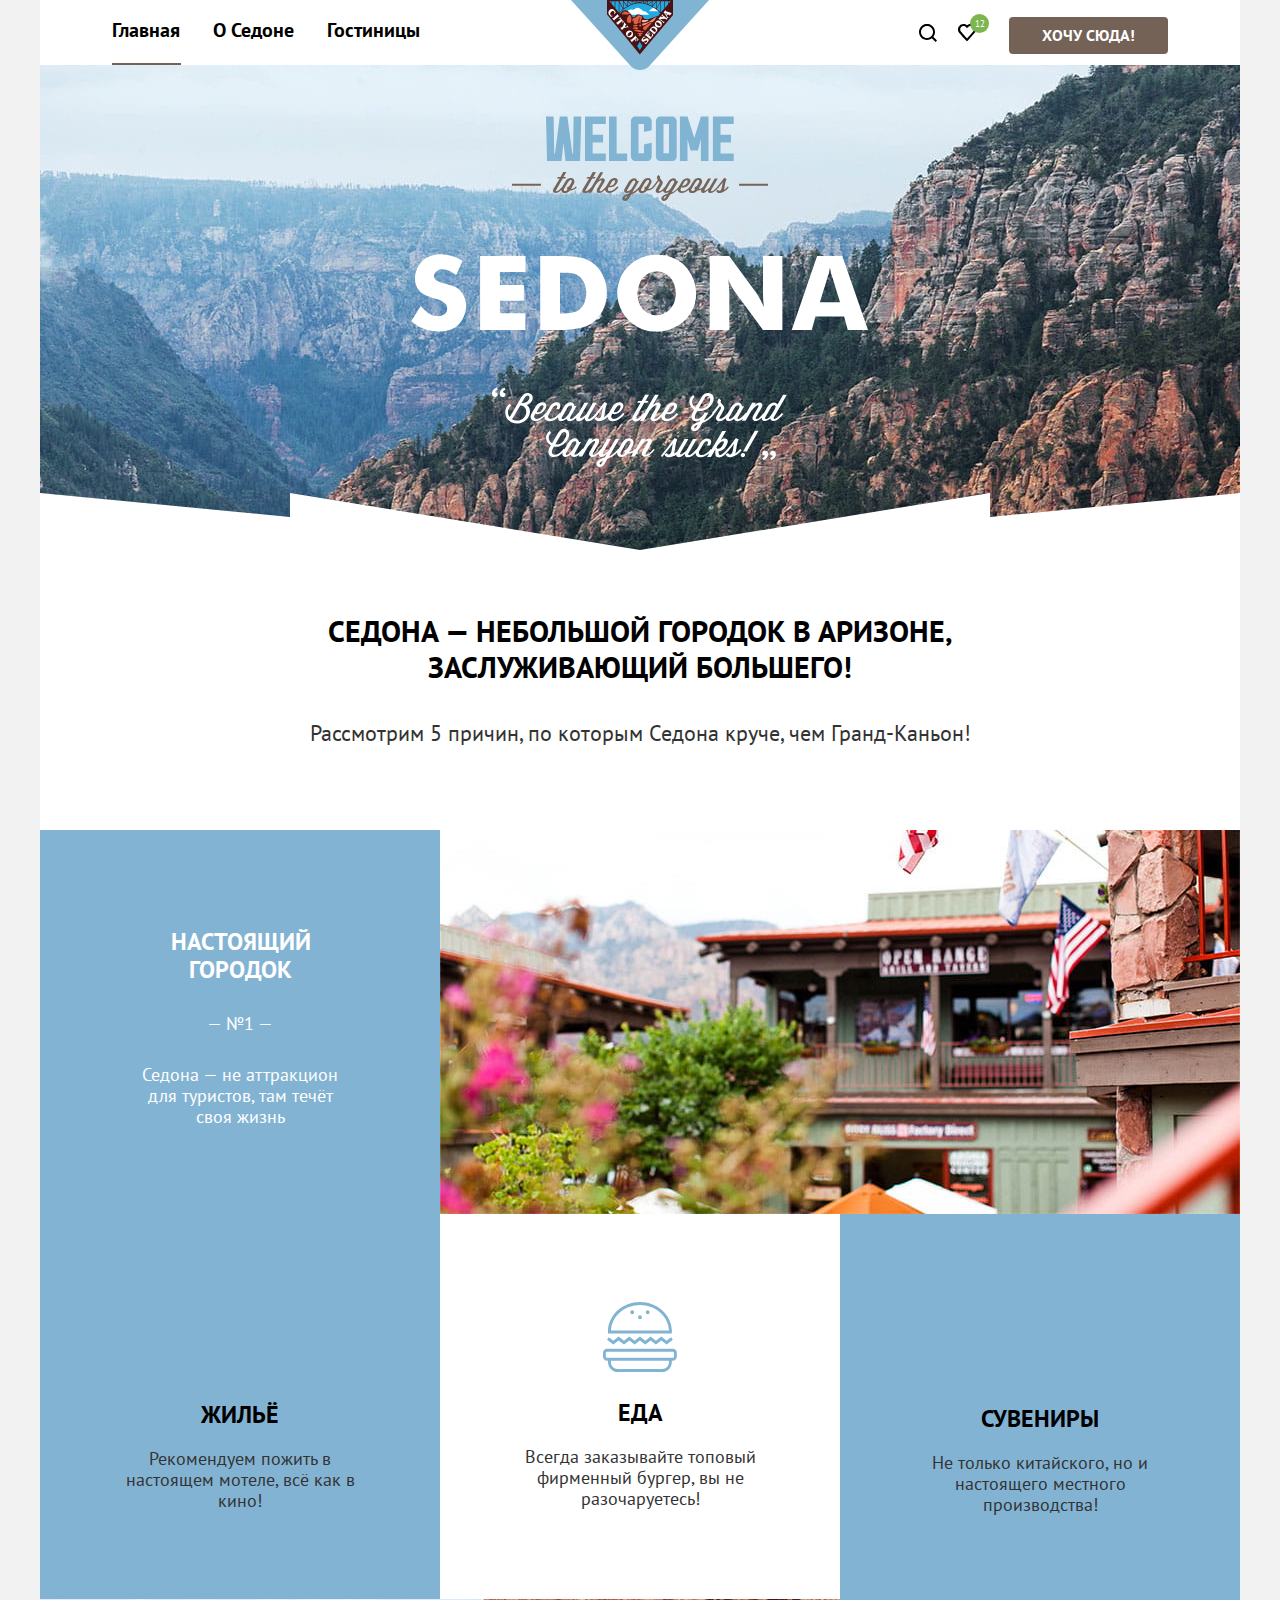
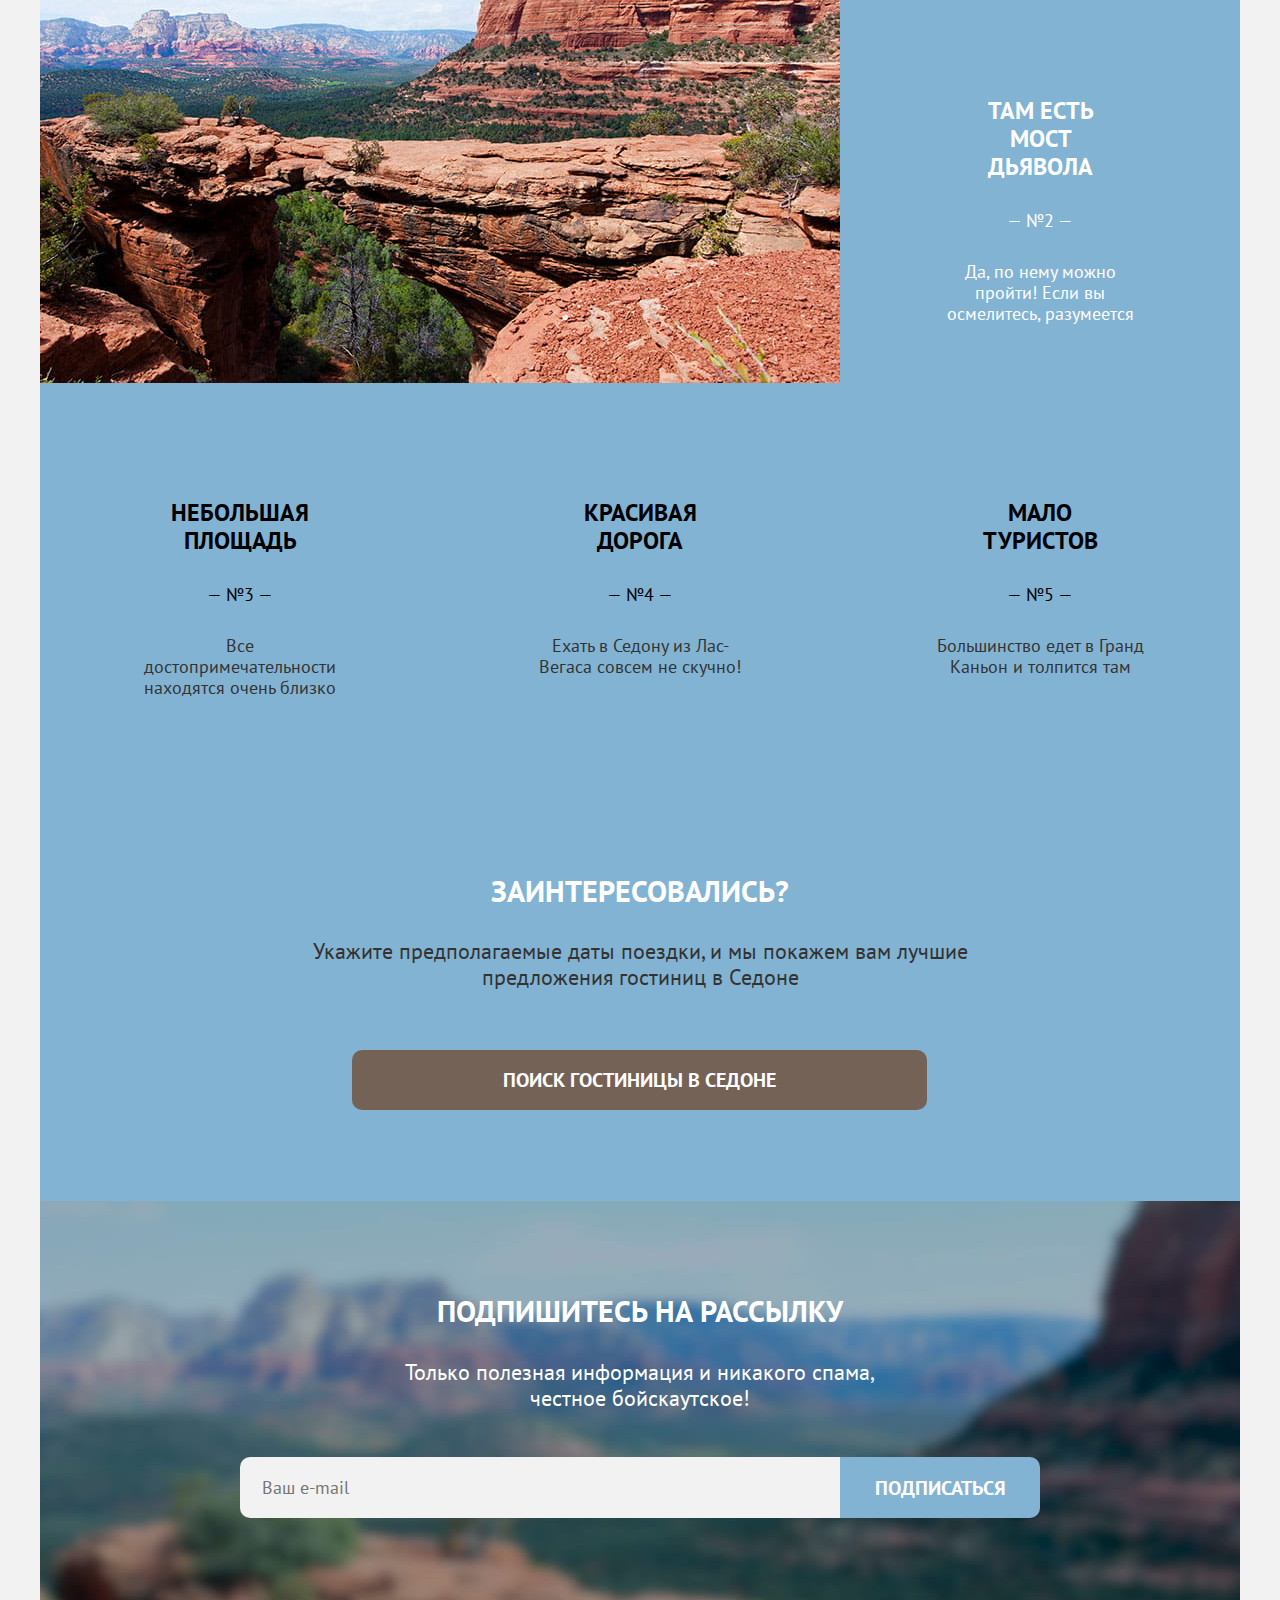
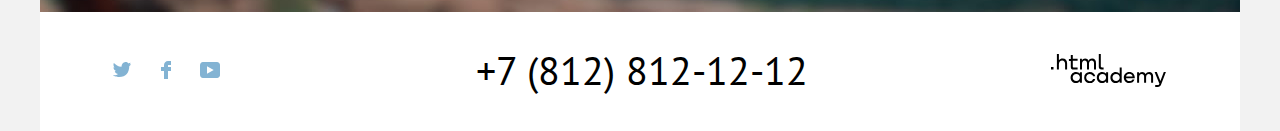
==== commit 38d946ac: "Работа над ошибками 25.11.2021" ====
--- a/index.html
+++ b/index.html
@@ -1,319 +1,291 @@
 <!DOCTYPE html>
 <html lang="ru">
-   <head>
-    	<meta charset="utf-8">
-    	<title>HTML Academy: Седона</title>
-	 	<link rel="stylesheet" href="styles/styles.css">
-   </head>
-  
-   <body class="page-body">
-		<header class="page-header">
-      	<nav class="navigation">
-        		<ul class="navigation-list">
-          		<li class="navigation-item">
-           		   <a class="navigation-link navigation-link-current">Главная</a>
-          		</li>
-			 		<li class="navigation-item">
-            		<a class="navigation-link" href="#">О Седоне</a>
-          		</li>
-			 		<li class="navigation-item">
-            		<a class="navigation-link" href="catalog.html">Гостиницы</a>
-          		</li>
-        		</ul>
+<head>
+	<meta charset="utf-8">
+	<title>HTML Academy: Седона</title>
+	<link rel="stylesheet" href="styles/styles.css">
+	<link rel="icon" href="favicon.ico">
+	<link rel="icon" type="image/png" sizes="32x32" href="images/favicon.png"> </head>
 
-					<div class="logo-icon">
-						<a href="#"><svg width="138" height="70" fill="none" xmlns="http://www.w3.org/2000/svg"><g clip-path="url(#a)"><path d="M138 0H0l59.5 65.7c5.2 5.8 13.8 5.8 19 0L138 0Z" fill="#81B3D3"/><path d="m36.7.5 32.1 37.9 32-37.7L36.7.5Z" fill="#23A9E1"/><path d="M61.1 14.7h17.3c-1.3-.8-4.4-4.6-6-3.2-.1.1-4.9-5.7-8-2.9-2.7 2.5-4-.3-7 1.6-3.6 2.4 2 3.7 3.7 4.5Zm26.7-3.5-9.8.1c3.9-4.5 5.6-4 9.8-.1Z" fill="#fff"/><path d="M97.6 3.6V1.2h2.1l-2.1 2.4ZM48.4 13c.1.1 2.4-2.4 6.1-4.9 3.4-2.3 8.6-4.9 14.4-4.9 5.8 0 11.1 2.7 14.5 5 3.7 2.4 6 4.8 6.1 4.9l-2.5 3c-4.5.6-7.7 3.9-12.1 3.2-2.2-.4-2.3-1.6-2.9-2.9-.5-1-1.3-.8-2.3-1.2-.9-.4-1.5-1.1-3.4-.7-1.6.4-1.8 2.9-3.9 2.8-1.1-.1-1.2-1.6-2.8-3.6-4.1-4.9-7.9-4.2-10.5.3l19.6 23.3L48.4 13ZM40 1.2v1.9l-1.6-1.9H40Zm53.9 0h3.2v3L93.9 8V1.2Zm-4.1 11.4V1.2h3.5v7.4l-3.5 4s.1 0 0 0Zm-.5-10.4v9.9c-1.1-1.1-2.3-2.1-3.6-3l3.6-6.9Zm-4.1-.3v6.8c-.5-.3-.9-.7-1.5-1-.7-.4-1.4-.9-2.2-1.3l3.7-4.5Zm-4.4-.2V6c-1-.5-2.1-1-3.1-1.5l3.1-2.8Zm.6-.5h3.7l-3.7 4.6V1.2Zm4.3 0h3.6l-3.6 7.1V1.2Zm-8.8 0h3.9l-3.5 3.1c-.1 0-.2-.1-.3-.1l-.1-3Zm-.5.4V4c-1-.4-2-.7-3.1-.9l3.1-1.5Zm-4.2 0v1.3L70 2.6l2.2-1Zm-6.8 0 2.2 1c-.8 0-1.5.1-2.2.3V1.6Zm-4.1 0 3.1 1.5c-1.1.2-2.1.5-3.1.9V1.6Zm3.6 1.2-3.3-1.6h3.3v1.6Zm3.5-.4-2.8-1.3h2.8v1.3Zm.7-1.2H72l-2.9 1.3V1.2Zm3.7 0H76l-3.2 1.6V1.2ZM60.4 4.3l-3.5-3.1h3.9v3l-.4.1Zm-3.6-2.6 3.1 2.7c-1.1.4-2.1.9-3.1 1.5V1.7Zm-4.3.2 3.6 4.5c-1.3.7-2.5 1.5-3.6 2.4V1.9Zm-4.2.3 3.6 7c-1.3 1-2.5 2-3.6 3.2V2.2Zm3.7 6-3.6-7.1H52v7.1Zm4.3-2.5-3.7-4.6h3.7v4.6ZM43.7 7.5l-3.2-3.8V1.2h3.2v6.3Zm.6-6.3h3.5v11.2l-3.5-4.2v-7ZM69.1 0H36v14.6l32.8 39.9.2-.3L102 15V0H69.1Z" fill="#491213"/><path d="m66.2 46 2.6-4.2 2.6 4.2-2.6 4.2-2.6-4.2Z" fill="#23A9E1"/><path d="M74.2 30.6c-3.4-2-2.6-3.5.2-4.9 1.5-.7 4.8-3.4 6.1-2.5l-6.3 7.4Zm-2.3 2.5c-2-.1-4.3-.4-6.3.1 1.2.3 4.2 1.2 1.4 1.9 1 1.4 2.6 1.3 3.6.1-.4-.2-.7-.5-1-.7 1.1-.3 2.1-.9 2.3-1.4Zm1.2-1.6c-.9-.8-1.9-.8-2.7 0-1.2-2.1-5.4-1.4-7.4-1.7 1.1 2.6 9.6 3.1 10.1 1.7Zm-6.8-2.2c-1.6-.5-6.8-.4-3.4-1.8 1.1-.4 6.7.1 3.4 1.8Zm2-3c-.5-1.1.4-2.4 1.7-1.4 1.2.8-.6 2-1.7 1.4Zm-2.9.1c-2.3.7-5.3-.8-1.6-1.5 2.3-.5 4.7.5 1.6 1.5-.1 0 .1 0 0 0Zm-2.6-6.2c-.5 1.6-1.5 1.9-1.4 0 .1-2.3 1.6-1.7 3.2-2.6 1.3-.7 2-3.4 4.3-1.8 1 .7 2.2.1 2.5 1.2 0-.1-2.9 6.7-1.3 6.7-3.2 0-1.8-3.8-.6-6.4-1.2.6-3.1 4.3-1.5 5-.8 1.1-3.4 2.6-4.7 1.5-1.1-1-.5-2.3-.5-3.6Zm-4 2.8c-5.6 0-1.8-8.6.1-8.1 2.2.7 1.9 8.2-.1 8.1Zm-6.2-8.2c-2.6-.1-1.5-2.6.3-3.1 1.7-.5 5.2 1.1 6.4 2.2-1.8.6-4.1.5-6.1.6-.2-2-.7-1.3-.6.3Z" fill="#DC6243"/><path d="M71.8 25.8c-2.9-3 4.3-2.7 5.5-3.8.8.3 7-5.4 8.5-5-1.1 1.3-3.4 5.3-5 5.3-1.3 0-2.6-.2-3.6.7-1.5 1.4-3.9 2.1-5.4 2.8Z" fill="#F49774"/><path d="M72.7 22.2c-1.6.9-3.1-2.5-.3-2.2 1.8.2 3.7-.2 5.4.1a5.86 5.86 0 0 1-5.1 2.1Z" fill="#F4B1A4"/><path d="M51.1 20.9c.3.4.6.8.5 1.4 0 .4-.6 1-.2 1.2l1.5-1.8c-.4-.1-3.5-3.8-3.5-4.2l-2.1 1.1c.1.4.8 0 1.2 0 .5 0 .9.4 1.3.7-1.1.9-3.8 3.3-4.1 3.3-.1 0-.7-.4-.7 0 0 .2.6.7.7.8l1.4 1.7c.4-.2-.1-.5.1-.8.1-.2 3.2-2.7 3.9-3.4Zm-3.4-4.5c.3-.1.4.3.6 0l-1.6-1.9c-.2-.3-.5-.6-.5 0 .1.4-4 3.7-4.2 3.8-.3.1-.5-.3-.7.1l1.4 1.7c.2.2.3.4.5.6.2.2.1-.4.1-.4-.1-.3.3-.6.6-.8 1-1 3.5-3.1 3.8-3.1Zm-5.7-.6c-1.1.3-2.4-.1-2.7-1.3-.4-1.2.4-2.4 1.3-3.1.9-.7 2.3-.6 2.8.5.2.5.1 1.1-.1 1.6-.1.3-.4.6 0 .8.6-.7 1.1-1.4 1.7-2.1-.7-.4-1-1.1-1.5-1.7-.6-.7-1.3-1.4-2.3-1.5-1.9-.3-3.6 1.7-3.8 3.4-.1.9.2 1.8.8 2.6.5.6 1.2 1.1 1.6 1.8.2.1 1.8-.7 2.1-.8.2 0 .1-.1.1-.2-.5.2 0 0 0 0Zm25.5 23.6c-.7-.5-2.6-3-3-3.5l-.2-.3-.2.1c-.1.1.1.4 0 .6-.5.8-3.7 3.2-3.9 3.4-.4.2-.8-.1-1 .2.5.6 1.8 2.3 2 2.3.3 0 .1-.5.1-.6.1-.2 1.7-1.6 2.3-2.1.2-.2.4.3.6.5.2.3.3.7.2 1-.1.2-.5.6-.2.8.4-.5 1.5-1.8 1.7-2 .2-.2-.4 0-.3-.1-.2.1-.5.2-.7 0-.1 0-.7-.7-.6-.8.3-.2.6-.6 1-.7.6-.1 1 1 1.1 1.4.1.4.1.8-.1 1.1-.1.3-.3.5 0 .6l1.4-1.9c0 .1-.1.1-.2 0-.1 0 .1.1 0 0Zm-9.2-8.9c-.7 0-1.4.3-2 .8a3.56 3.56 0 0 0-.5 4.8c1.3 1.7 3.4 1.9 5.1.7 1.4-1.2 1.6-3.3.5-4.8-.8-1-2-1.5-3.1-1.5Zm1.2 1.4c.9-.1 1.5.8 1.1 1.8-.4 1-1.4 2-2.4 2.4-1.2.5-2-.5-1.5-1.7.4-1 1.4-2 2.4-2.4.1 0 .2-.1.4-.1Zm-2.8-4.6c.3 0 .6.4.8 0l-1.4-1.7c-.4.2 0 .4-.1.6-.2.3-1.7.5-2.1.6.1-.4.6-1.7.8-1.8.4-.3.6.3.8-.1l-1.8-2.1c-.2-.2-.4-.7-.6-.4 0 0 0 1-.1 1.1-.1.2-.6 2.4-1.2 2.9a11 11 0 0 1-1.8 1.4c-.3.1-.5-.4-.8 0l1.6 1.9c.1.1.4.6.5.6.3.1 0-.6.1-.7.1-.3 1.6-1.8 2.3-1.9.9-.2 2-.5 3-.4.2 0-.2 0 0 0ZM80.9 34c.1.4.2.9.1 1.3-.1.6-.6 1.9-1.4 1.5-.8-.4-1.4-1.1-2.1-1.7.5-.6 1-1.1 1.9-.8.2.1.4 0 .2-.2-.3-.2-2-1.3-2.1-1.2-.2.2.3.6.1 1-.1.3-.4.5-.6.8-.5-.4-1.2-.8-.7-1.5.4-.4.8-.8 1.4-.9.4-.1 1.2.3 1.3-.1-.7-.3-1.4-.7-2.1-1 .1.5-2.2 2.9-2.7 3.5-.1.1-.4.4-.4.5 0 .3.4.1.4.1.3-.1 4.4 3.3 4.5 3.6.1.2-.1.4 0 .5 0 0 .1.1.2.1.3-.3 2.9-3.9 3.5-4l-1.5-2.4c-.4.2-.1.7 0 .9Zm-4 4.4c-1.3-.9-3.6.8-4 1-.7.3-1.2-.4-.8-1 .3-.5.9-.8 1.5-.8.2 0 .9.1.9 0 .1-.1.1-.1 0-.2-.6-.4-1.1-.8-1.7-1.1-.1.7-.9 1.1-1.3 1.6-.5.6-1 1.3-1 2s.4 1.4 1.1 1.7c.7.4 1.5.1 2.2-.3.4-.3.8-.6 1.2-.8.6-.3 1.5 0 1.3.8-.2.7-.9 1.3-1.6 1.5-.4.1-.8.1-1.2-.1-.3-.1-.6-.5-.8-.1l2.3 1.6c.1-.5.3-.7.7-1 .5-.4.9-.9 1.3-1.4.8-.9 1.1-2.5-.1-3.4Zm17.6-28.1c0 .1 0 .1 0 0l-.9 1-.8 1c-.2.2-.3.3 0 .5.5-.3 3.5 4.8 3.3 5.5-.5.2-4.5-3.3-4.6-3.5 0-.1.2-.7-.1-.6-.1 0-.5.6-.6.7l-.6.7c.2.3.3 0 .6 0 .2.1 1.2.9 1.5 1.1-.5 0-1.7.1-1.9.1-.6.1-.3-.4-.7-.6L88.2 18l-.9 1v.1c.2.2.1.1.4 0 .3-.1 4.3 3.2 4.4 3.4.2.3-.1.6.3.8l1.2-1.4c.1-.1.1-.1 0-.1-.3-.2-.3.1-.7.1-.3-.1-2.9-2.2-3.8-3l5.3-.2c.2 0 .7.6.7.8-.1.2-.3.4 0 .5.3-.4.6-.7.9-1.1l.1-.2c.1 0 .1-.1.1-.2l.1-.1c.3-.3 1.2-1.3 1.1-1.4-.3-.3-.4.3-.8 0-.2-.2-.8-1.2-.9-1.4-.2-.3.4-.6.6-.7.5-.3 2.1-.8 2.3.2 0 .2-.2.4-.1.5 0 0 .1.2.2.1l2.1-2.6-.2-.2c-.5.5-5.5-1.5-5.8-1.8-.1-.2-.1-.8-.3-.8Zm-.2 2.6c.8.3 1.5.6 2.3 1l-.6.3c-.2.1-.4.3-.6.5l-1.1-1.8Zm-6.6 7.7c-1.1-.1-2.2.4-3 1.3-1.2 1.5-1.1 3.7.4 4.9 1.5 1.2 3.7.9 4.9-.5 1.2-1.5 1.1-3.7-.4-4.9-.5-.4-1.2-.7-1.9-.8Zm-1.4 1.6c.6 0 1.3.4 1.7.7.8.5 2.2 1.7 1.5 2.7 0-.1.1-.1-.1.1-.8.8-2.2.1-2.9-.5-.7-.5-2-1.7-1.2-2.7.3-.2.6-.3 1-.3Zm-3.1 4.3c-1.2-.1-2.4.5-3.3 1.6-.6.8-1.3 1.5-1.9 2.3.2.3.5-.1.8.1.3.2 4.1 3.3 4.1 3.5.1.3-.2.4.1.6.1.1 2.9-3.4 3.2-4 .4-1.1.1-2.4-.8-3.2.1.1.2.1 0 0-.8-.6-1.5-.9-2.2-.9Zm-1.1 1.6h.3c1.4.4 3.4 2.1 2.1 3.6l-.4.4c-.2.2-4.2-3-4-3.2.4-.5 1.3-.9 2-.8Z" fill="#fff"/></g><defs><clipPath id="a"><path fill="#fff" d="M0 0h138v70H0z"/></clipPath></defs></svg>
-						<span class="visually-hidden">Логотип</span></a>
+<body class="page-body">
+	<header class="page-header">
+		<nav class="navigation">
+			<ul class="navigation-list">
+				<li class="navigation-item"> <a class="navigation-link navigation-link-current">Главная</a> </li>
+				<li class="navigation-item"> <a class="navigation-link" href="#">О Седоне</a> </li>
+				<li class="navigation-item"> <a class="navigation-link" href="catalog.html">Гостиницы</a> </li>
+			</ul>
+			<div class="logo-icon">
+				<a href="#">
+					<svg width="138" height="70" fill="none" xmlns="http://www.w3.org/2000/svg">
+						<g clip-path="url(#a)">
+							<path d="M138 0H0l59.5 65.7c5.2 5.8 13.8 5.8 19 0L138 0Z" fill="#81B3D3" />
+							<path d="m36.7.5 32.1 37.9 32-37.7L36.7.5Z" fill="#23A9E1" />
+							<path d="M61.1 14.7h17.3c-1.3-.8-4.4-4.6-6-3.2-.1.1-4.9-5.7-8-2.9-2.7 2.5-4-.3-7 1.6-3.6 2.4 2 3.7 3.7 4.5Zm26.7-3.5-9.8.1c3.9-4.5 5.6-4 9.8-.1Z" fill="#fff" />
+							<path d="M97.6 3.6V1.2h2.1l-2.1 2.4ZM48.4 13c.1.1 2.4-2.4 6.1-4.9 3.4-2.3 8.6-4.9 14.4-4.9 5.8 0 11.1 2.7 14.5 5 3.7 2.4 6 4.8 6.1 4.9l-2.5 3c-4.5.6-7.7 3.9-12.1 3.2-2.2-.4-2.3-1.6-2.9-2.9-.5-1-1.3-.8-2.3-1.2-.9-.4-1.5-1.1-3.4-.7-1.6.4-1.8 2.9-3.9 2.8-1.1-.1-1.2-1.6-2.8-3.6-4.1-4.9-7.9-4.2-10.5.3l19.6 23.3L48.4 13ZM40 1.2v1.9l-1.6-1.9H40Zm53.9 0h3.2v3L93.9 8V1.2Zm-4.1 11.4V1.2h3.5v7.4l-3.5 4s.1 0 0 0Zm-.5-10.4v9.9c-1.1-1.1-2.3-2.1-3.6-3l3.6-6.9Zm-4.1-.3v6.8c-.5-.3-.9-.7-1.5-1-.7-.4-1.4-.9-2.2-1.3l3.7-4.5Zm-4.4-.2V6c-1-.5-2.1-1-3.1-1.5l3.1-2.8Zm.6-.5h3.7l-3.7 4.6V1.2Zm4.3 0h3.6l-3.6 7.1V1.2Zm-8.8 0h3.9l-3.5 3.1c-.1 0-.2-.1-.3-.1l-.1-3Zm-.5.4V4c-1-.4-2-.7-3.1-.9l3.1-1.5Zm-4.2 0v1.3L70 2.6l2.2-1Zm-6.8 0 2.2 1c-.8 0-1.5.1-2.2.3V1.6Zm-4.1 0 3.1 1.5c-1.1.2-2.1.5-3.1.9V1.6Zm3.6 1.2-3.3-1.6h3.3v1.6Zm3.5-.4-2.8-1.3h2.8v1.3Zm.7-1.2H72l-2.9 1.3V1.2Zm3.7 0H76l-3.2 1.6V1.2ZM60.4 4.3l-3.5-3.1h3.9v3l-.4.1Zm-3.6-2.6 3.1 2.7c-1.1.4-2.1.9-3.1 1.5V1.7Zm-4.3.2 3.6 4.5c-1.3.7-2.5 1.5-3.6 2.4V1.9Zm-4.2.3 3.6 7c-1.3 1-2.5 2-3.6 3.2V2.2Zm3.7 6-3.6-7.1H52v7.1Zm4.3-2.5-3.7-4.6h3.7v4.6ZM43.7 7.5l-3.2-3.8V1.2h3.2v6.3Zm.6-6.3h3.5v11.2l-3.5-4.2v-7ZM69.1 0H36v14.6l32.8 39.9.2-.3L102 15V0H69.1Z" fill="#491213" />
+							<path d="m66.2 46 2.6-4.2 2.6 4.2-2.6 4.2-2.6-4.2Z" fill="#23A9E1" />
+							<path d="M74.2 30.6c-3.4-2-2.6-3.5.2-4.9 1.5-.7 4.8-3.4 6.1-2.5l-6.3 7.4Zm-2.3 2.5c-2-.1-4.3-.4-6.3.1 1.2.3 4.2 1.2 1.4 1.9 1 1.4 2.6 1.3 3.6.1-.4-.2-.7-.5-1-.7 1.1-.3 2.1-.9 2.3-1.4Zm1.2-1.6c-.9-.8-1.9-.8-2.7 0-1.2-2.1-5.4-1.4-7.4-1.7 1.1 2.6 9.6 3.1 10.1 1.7Zm-6.8-2.2c-1.6-.5-6.8-.4-3.4-1.8 1.1-.4 6.7.1 3.4 1.8Zm2-3c-.5-1.1.4-2.4 1.7-1.4 1.2.8-.6 2-1.7 1.4Zm-2.9.1c-2.3.7-5.3-.8-1.6-1.5 2.3-.5 4.7.5 1.6 1.5-.1 0 .1 0 0 0Zm-2.6-6.2c-.5 1.6-1.5 1.9-1.4 0 .1-2.3 1.6-1.7 3.2-2.6 1.3-.7 2-3.4 4.3-1.8 1 .7 2.2.1 2.5 1.2 0-.1-2.9 6.7-1.3 6.7-3.2 0-1.8-3.8-.6-6.4-1.2.6-3.1 4.3-1.5 5-.8 1.1-3.4 2.6-4.7 1.5-1.1-1-.5-2.3-.5-3.6Zm-4 2.8c-5.6 0-1.8-8.6.1-8.1 2.2.7 1.9 8.2-.1 8.1Zm-6.2-8.2c-2.6-.1-1.5-2.6.3-3.1 1.7-.5 5.2 1.1 6.4 2.2-1.8.6-4.1.5-6.1.6-.2-2-.7-1.3-.6.3Z" fill="#DC6243" />
+							<path d="M71.8 25.8c-2.9-3 4.3-2.7 5.5-3.8.8.3 7-5.4 8.5-5-1.1 1.3-3.4 5.3-5 5.3-1.3 0-2.6-.2-3.6.7-1.5 1.4-3.9 2.1-5.4 2.8Z" fill="#F49774" />
+							<path d="M72.7 22.2c-1.6.9-3.1-2.5-.3-2.2 1.8.2 3.7-.2 5.4.1a5.86 5.86 0 0 1-5.1 2.1Z" fill="#F4B1A4" />
+							<path d="M51.1 20.9c.3.4.6.8.5 1.4 0 .4-.6 1-.2 1.2l1.5-1.8c-.4-.1-3.5-3.8-3.5-4.2l-2.1 1.1c.1.4.8 0 1.2 0 .5 0 .9.4 1.3.7-1.1.9-3.8 3.3-4.1 3.3-.1 0-.7-.4-.7 0 0 .2.6.7.7.8l1.4 1.7c.4-.2-.1-.5.1-.8.1-.2 3.2-2.7 3.9-3.4Zm-3.4-4.5c.3-.1.4.3.6 0l-1.6-1.9c-.2-.3-.5-.6-.5 0 .1.4-4 3.7-4.2 3.8-.3.1-.5-.3-.7.1l1.4 1.7c.2.2.3.4.5.6.2.2.1-.4.1-.4-.1-.3.3-.6.6-.8 1-1 3.5-3.1 3.8-3.1Zm-5.7-.6c-1.1.3-2.4-.1-2.7-1.3-.4-1.2.4-2.4 1.3-3.1.9-.7 2.3-.6 2.8.5.2.5.1 1.1-.1 1.6-.1.3-.4.6 0 .8.6-.7 1.1-1.4 1.7-2.1-.7-.4-1-1.1-1.5-1.7-.6-.7-1.3-1.4-2.3-1.5-1.9-.3-3.6 1.7-3.8 3.4-.1.9.2 1.8.8 2.6.5.6 1.2 1.1 1.6 1.8.2.1 1.8-.7 2.1-.8.2 0 .1-.1.1-.2-.5.2 0 0 0 0Zm25.5 23.6c-.7-.5-2.6-3-3-3.5l-.2-.3-.2.1c-.1.1.1.4 0 .6-.5.8-3.7 3.2-3.9 3.4-.4.2-.8-.1-1 .2.5.6 1.8 2.3 2 2.3.3 0 .1-.5.1-.6.1-.2 1.7-1.6 2.3-2.1.2-.2.4.3.6.5.2.3.3.7.2 1-.1.2-.5.6-.2.8.4-.5 1.5-1.8 1.7-2 .2-.2-.4 0-.3-.1-.2.1-.5.2-.7 0-.1 0-.7-.7-.6-.8.3-.2.6-.6 1-.7.6-.1 1 1 1.1 1.4.1.4.1.8-.1 1.1-.1.3-.3.5 0 .6l1.4-1.9c0 .1-.1.1-.2 0-.1 0 .1.1 0 0Zm-9.2-8.9c-.7 0-1.4.3-2 .8a3.56 3.56 0 0 0-.5 4.8c1.3 1.7 3.4 1.9 5.1.7 1.4-1.2 1.6-3.3.5-4.8-.8-1-2-1.5-3.1-1.5Zm1.2 1.4c.9-.1 1.5.8 1.1 1.8-.4 1-1.4 2-2.4 2.4-1.2.5-2-.5-1.5-1.7.4-1 1.4-2 2.4-2.4.1 0 .2-.1.4-.1Zm-2.8-4.6c.3 0 .6.4.8 0l-1.4-1.7c-.4.2 0 .4-.1.6-.2.3-1.7.5-2.1.6.1-.4.6-1.7.8-1.8.4-.3.6.3.8-.1l-1.8-2.1c-.2-.2-.4-.7-.6-.4 0 0 0 1-.1 1.1-.1.2-.6 2.4-1.2 2.9a11 11 0 0 1-1.8 1.4c-.3.1-.5-.4-.8 0l1.6 1.9c.1.1.4.6.5.6.3.1 0-.6.1-.7.1-.3 1.6-1.8 2.3-1.9.9-.2 2-.5 3-.4.2 0-.2 0 0 0ZM80.9 34c.1.4.2.9.1 1.3-.1.6-.6 1.9-1.4 1.5-.8-.4-1.4-1.1-2.1-1.7.5-.6 1-1.1 1.9-.8.2.1.4 0 .2-.2-.3-.2-2-1.3-2.1-1.2-.2.2.3.6.1 1-.1.3-.4.5-.6.8-.5-.4-1.2-.8-.7-1.5.4-.4.8-.8 1.4-.9.4-.1 1.2.3 1.3-.1-.7-.3-1.4-.7-2.1-1 .1.5-2.2 2.9-2.7 3.5-.1.1-.4.4-.4.5 0 .3.4.1.4.1.3-.1 4.4 3.3 4.5 3.6.1.2-.1.4 0 .5 0 0 .1.1.2.1.3-.3 2.9-3.9 3.5-4l-1.5-2.4c-.4.2-.1.7 0 .9Zm-4 4.4c-1.3-.9-3.6.8-4 1-.7.3-1.2-.4-.8-1 .3-.5.9-.8 1.5-.8.2 0 .9.1.9 0 .1-.1.1-.1 0-.2-.6-.4-1.1-.8-1.7-1.1-.1.7-.9 1.1-1.3 1.6-.5.6-1 1.3-1 2s.4 1.4 1.1 1.7c.7.4 1.5.1 2.2-.3.4-.3.8-.6 1.2-.8.6-.3 1.5 0 1.3.8-.2.7-.9 1.3-1.6 1.5-.4.1-.8.1-1.2-.1-.3-.1-.6-.5-.8-.1l2.3 1.6c.1-.5.3-.7.7-1 .5-.4.9-.9 1.3-1.4.8-.9 1.1-2.5-.1-3.4Zm17.6-28.1c0 .1 0 .1 0 0l-.9 1-.8 1c-.2.2-.3.3 0 .5.5-.3 3.5 4.8 3.3 5.5-.5.2-4.5-3.3-4.6-3.5 0-.1.2-.7-.1-.6-.1 0-.5.6-.6.7l-.6.7c.2.3.3 0 .6 0 .2.1 1.2.9 1.5 1.1-.5 0-1.7.1-1.9.1-.6.1-.3-.4-.7-.6L88.2 18l-.9 1v.1c.2.2.1.1.4 0 .3-.1 4.3 3.2 4.4 3.4.2.3-.1.6.3.8l1.2-1.4c.1-.1.1-.1 0-.1-.3-.2-.3.1-.7.1-.3-.1-2.9-2.2-3.8-3l5.3-.2c.2 0 .7.6.7.8-.1.2-.3.4 0 .5.3-.4.6-.7.9-1.1l.1-.2c.1 0 .1-.1.1-.2l.1-.1c.3-.3 1.2-1.3 1.1-1.4-.3-.3-.4.3-.8 0-.2-.2-.8-1.2-.9-1.4-.2-.3.4-.6.6-.7.5-.3 2.1-.8 2.3.2 0 .2-.2.4-.1.5 0 0 .1.2.2.1l2.1-2.6-.2-.2c-.5.5-5.5-1.5-5.8-1.8-.1-.2-.1-.8-.3-.8Zm-.2 2.6c.8.3 1.5.6 2.3 1l-.6.3c-.2.1-.4.3-.6.5l-1.1-1.8Zm-6.6 7.7c-1.1-.1-2.2.4-3 1.3-1.2 1.5-1.1 3.7.4 4.9 1.5 1.2 3.7.9 4.9-.5 1.2-1.5 1.1-3.7-.4-4.9-.5-.4-1.2-.7-1.9-.8Zm-1.4 1.6c.6 0 1.3.4 1.7.7.8.5 2.2 1.7 1.5 2.7 0-.1.1-.1-.1.1-.8.8-2.2.1-2.9-.5-.7-.5-2-1.7-1.2-2.7.3-.2.6-.3 1-.3Zm-3.1 4.3c-1.2-.1-2.4.5-3.3 1.6-.6.8-1.3 1.5-1.9 2.3.2.3.5-.1.8.1.3.2 4.1 3.3 4.1 3.5.1.3-.2.4.1.6.1.1 2.9-3.4 3.2-4 .4-1.1.1-2.4-.8-3.2.1.1.2.1 0 0-.8-.6-1.5-.9-2.2-.9Zm-1.1 1.6h.3c1.4.4 3.4 2.1 2.1 3.6l-.4.4c-.2.2-4.2-3-4-3.2.4-.5 1.3-.9 2-.8Z" fill="#fff" /> </g>
+						<defs>
+							<clipPath id="a">
+								<path fill="#fff" d="M0 0h138v70H0z" /> </clipPath>
+						</defs>
+					</svg> <span class="visually-hidden">Логотип</span> </a>
+			</div>
+			<ul class="navigation-listP">
+				<li class="navigation-item">
+					<a class="item-search-nav" href="#">
+						<svg aria-hidden="true" focusable="false" width="18" height="18" fill="none" xmlns="http://www.w3.org/2000/svg">
+							<path d="m18 16.5-3.7-3.7c1-1.3 1.7-3 1.7-4.9 0-4.4-3.6-8-8-8S0 3.6 0 8c0 4.4 3.6 8 8 8 1.8 0 3.5-.6 4.9-1.7l3.7 3.7 1.4-1.5ZM8 14c-3.3 0-6-2.7-6-6s2.7-6 6-6 6 2.7 6 6-2.7 6-6 6Z" fill="#000" /> </svg> <span class="visually-hidden">Поиск</span> </a>
+				</li>
+				<li class="navigation-item">
+					<a class="like-item-heart" href="#">
+						<svg aria-hidden="true" focusable="false" width="18" height="17" fill="none" xmlns="http://www.w3.org/2000/svg">
+							<path d="M8.9 17a.9.9 0 0 1-.8-.4c-5.4-6.1-6.7-7.5-7-7.9A5.4 5.4 0 0 1 5.5 0C6.8 0 8 .5 9 1.3a5.46 5.46 0 0 1 9 4.1c0 1.3-.5 2.5-1.3 3.4l-7 7.9c-.2.2-.4.3-.8.3Zm-6-9.5c.3.4 3.5 4 6.1 6.9l6.2-7c.5-.5.7-1.2.7-2 0-1.8-1.5-3.3-3.3-3.3-1 0-2 .5-2.7 1.3-.3.3-.6.4-.9.4-.3 0-.6-.2-.8-.4-.7-.8-1.7-1.3-2.7-1.3-1.8 0-3.3 1.5-3.3 3.3-.1.9.3 1.6.7 2.1-.1 0-.1 0 0 0Z" fill="#000" /> </svg> <span class="visually-hidden">Избранное</span> <span class="item-qty">12</span> </a>
+					<div class="popover popover-cart popup-container-close"> <span class="item-pix-pop"></span>
+						<div class="popover-content">
+							<h2 class="visually-hidden">Избранное</h2>
+							<ul class="cart-items-list">
+								<li class="cart-items"> <img class="popob-img" src="images/hotel-2-small.png" width="180" height="120" alt="Amara Resort & Spa">
+									<div class="cart-name-block">
+										<p class="cart-name">Desert Quail Inn</p>
+										<p class="cart-name-title">Мотель</p>
+									</div>
+									<button type="button" class="cart-button-pup">
+										<svg width="16" height="16" fill="none" xmlns="http://www.w3.org/2000/svg">
+											<g opacity=".2">
+												<path d="M15.3 2.3H.6c-.3 0-.6.2-.6.5s.3.6.6.6h1.7v12c0 .3.3.6.6.6h10.2c.3 0 .6-.3.6-.6v-12h1.7c.3 0 .6-.3.6-.6s-.4-.5-.7-.5Zm-2.8 12.5H3.4V3.4h9.1v11.4ZM6.2 1.2h3.4c.3 0 .6-.3.6-.6S10 0 9.7 0H6.2c-.3 0-.5.3-.5.6s.2.6.5.6Z" fill="#000000" />
+												<path d="M6.2 12c.3 0 .6-.3.6-.6V5.7c0-.3-.3-.6-.6-.6s-.6.3-.6.6v5.7c.1.3.3.6.6.6ZM9.7 12c.3 0 .6-.3.6-.6V5.7c0-.3-.3-.6-.6-.6s-.6.4-.6.6v5.7c0 .3.2.6.6.6Z" fill="#000000" /> </g>
+										</svg> <samp class="visually-hidden">Удалить позицию</samp> </button>
+								</li>
+								<li class="cart-items"> <img class="popob-img" src="images/hotel-3-small.png" width="180" height="120" alt="Villas at Poco Diablo">
+									<div class="cart-name-block">
+										<p class="cart-name">Villas at Poco Diablo</p>
+										<p class="cart-name-title">Апартаменты</p>
+									</div>
+									<button type="button" class="cart-button">
+										<svg width="16" height="16" fill="none" xmlns="http://www.w3.org/2000/svg">
+											<g opacity=".2">
+												<path d="M15.3 2.3H.6c-.3 0-.6.2-.6.5s.3.6.6.6h1.7v12c0 .3.3.6.6.6h10.2c.3 0 .6-.3.6-.6v-12h1.7c.3 0 .6-.3.6-.6s-.4-.5-.7-.5Zm-2.8 12.5H3.4V3.4h9.1v11.4ZM6.2 1.2h3.4c.3 0 .6-.3.6-.6S10 0 9.7 0H6.2c-.3 0-.5.3-.5.6s.2.6.5.6Z" fill="#000000" />
+												<path d="M6.2 12c.3 0 .6-.3.6-.6V5.7c0-.3-.3-.6-.6-.6s-.6.3-.6.6v5.7c.1.3.3.6.6.6ZM9.7 12c.3 0 .6-.3.6-.6V5.7c0-.3-.3-.6-.6-.6s-.6.4-.6.6v5.7c0 .3.2.6.6.6Z" fill="#000000" /> </g>
+										</svg> <samp class="visually-hidden">Удалить позицию</samp> </button>
+								</li>
+								<li class="popov-button-navi">
+									<a class="popov-button-navi" href="#">Все Избранные</a>
+									<span class="visually-hidden">Все Избранные</span> 
+								</li>
+							</ul>
+						</div>
 					</div>
-		  
-		   	<ul class="navigation-listP">
-					<li class="navigation-item">
-						<a class="item-search-nav" href="#">
-							<svg aria-hidden="true" focusable="false" width="18" height="18" fill="none" xmlns="http://www.w3.org/2000/svg"><path d="m18 16.5-3.7-3.7c1-1.3 1.7-3 1.7-4.9 0-4.4-3.6-8-8-8S0 3.6 0 8c0 4.4 3.6 8 8 8 1.8 0 3.5-.6 4.9-1.7l3.7 3.7 1.4-1.5ZM8 14c-3.3 0-6-2.7-6-6s2.7-6 6-6 6 2.7 6 6-2.7 6-6 6Z" fill="#000"/></svg>
-							<span class="visually-hidden">Поиск</span>
-						</a>
+				</li>
+				<li class="navigation-item"> <a class="button-navi" href="#">Хочу Сюда!</a> <samp class="visually-hidden">Хочу Сюда!</samp> </li>
+			</ul>
+		</nav>
+	</header>
+	<main class="main-index">
+		<div class="main-welcom">
+			<div class="main-logo"> <img class="logo-welcome" src="images/imgsvg/welcome.svg" alt="Добро пожаловать" width="188" height="45"> </div>
+			<br> </div>
+	<section class="town-main">
+		<div class="town-text">
+			<h1 class="text-u">Седона — небольшой городок в Аризоне, заслуживающий большего!</h1>
+		<p class="text-p">Рассмотрим 5 причин, по которым Седона круче, чем Гранд-Каньон!</p>
+		</div>
+	</section>
+		<section class="logo-sedona-town">
+		<div class="sedona-town">
+			<div class="cont-text">
+				<h3 class="cont-dev">Настоящий городок</h3>
+				<p class="number-items">&mdash; №1 &mdash;</p>
+				<p class="advantages-description advantages-description--white">Седона — не аттракцион для туристов, там течёт своя жизнь</p>
+			</div>
+			<div class="sedona-town-img"> 
+				<img class="photo-blockone" src="images/photo-blockone.jpg" alt="Седона Городок" width="800" height="384"> 
+			</div>
+		</div>
+	</seciton>
+
+	<section class="recommendations">
+			<div class="recommendations-block"><h2 class="visually-hidden">Рекомендации</h2>
+				<ul class="advantages-list">
+					<li class="advantages-item">
+						<svg width="75" height="72" fill="none" xmlns="http://www.w3.org/2000/svg">
+							<path d="M29.7 65h16V41.2h-16V65Zm2.9-20.9h10.1v18H32.6v-18Z" fill="#81B3D2" />
+							<path d="m72.8 39.3 2.1-2.1-9.9-9.9V0H51.1v13.6L37.5 0 .2 37.2l2.1 2.1 7.8-7.8v37.6h-4V72H70v-2.9h-5.1V31.5l7.9 7.8ZM62 69.1H13V28.5L37.5 4.1 62 28.5v40.6Zm0-44.7-7.9-7.9V2.9H62v21.5Z" fill="#81B3D2" />
+							<path d="M29.9 27.1c0 4.3 3.5 7.7 7.7 7.7 4.3 0 7.8-3.5 7.8-7.7 0-4.3-3.5-7.7-7.8-7.7a7.7 7.7 0 0 0-7.7 7.7Zm7.8-5a5 5 0 0 1 5 4.9c0 2.7-2.2 4.9-5 4.9a5 5 0 0 1-5-4.9c0-2.7 2.2-4.9 5-4.9ZM20.1 41.2h-3v3.9h3v-3.9ZM26 41.2h-3v3.9h3v-3.9ZM20.1 47.2h-3v3.9h3v-3.9ZM26 47.2h-3v3.9h3v-3.9ZM52 41.2h-3v3.9h3v-3.9ZM57.9 41.2h-3v3.9h3v-3.9ZM52 47.2h-3v3.9h3v-3.9ZM57.9 47.2h-3v3.9h3v-3.9Z" fill="#81B3D2" /> </svg>
+						<h3 class="advantages-title">Жильё</h3>
+						<p class="advantages-description advantages-description--text">Рекомендуем пожить в настоящем мотеле, всё как в кино!</p>
 					</li>
-					<li class="navigation-item">
-						<a class="like-item-heart" href="#">
-							<svg aria-hidden="true" focusable="false" width="18" height="17" fill="none" xmlns="http://www.w3.org/2000/svg"><path d="M8.9 17a.9.9 0 0 1-.8-.4c-5.4-6.1-6.7-7.5-7-7.9A5.4 5.4 0 0 1 5.5 0C6.8 0 8 .5 9 1.3a5.46 5.46 0 0 1 9 4.1c0 1.3-.5 2.5-1.3 3.4l-7 7.9c-.2.2-.4.3-.8.3Zm-6-9.5c.3.4 3.5 4 6.1 6.9l6.2-7c.5-.5.7-1.2.7-2 0-1.8-1.5-3.3-3.3-3.3-1 0-2 .5-2.7 1.3-.3.3-.6.4-.9.4-.3 0-.6-.2-.8-.4-.7-.8-1.7-1.3-2.7-1.3-1.8 0-3.3 1.5-3.3 3.3-.1.9.3 1.6.7 2.1-.1 0-.1 0 0 0Z" fill="#000"/></svg>
-							<span class="visually-hidden">Избранное</span>
-							<span class="item-qty">12</span>
-						</a>
-						<div class="popover popover-cart popup-container-close">
-							<a class="popov-button-navi" href="#" alt="Кнопка" width="160px" height="37px">Все Избранные</a>
-							<span class="item-pix-pop"></span>
-							<div class="popover-content">
-								<h2 class="visually-hidden">Избранное</h2>
-									<ul class="cart-items-list">
-										<li class="cart-items">
-											<img class="popob-img" src="images/hotel-2-small.png" width="180px" height="120px" alt="Amara Resort & Spa">
-											<div class="cart-name-block">
-												<p class="cart-name">Desert Quail Inn
-													<p class="cart-name-title">Мотель</p>
-													</p>
-											</div>
-											<button type="submit" class="cart-button-pup">
-												<svg width="16" height="16" fill="none" xmlns="http://www.w3.org/2000/svg"><g opacity=".2">
-													<path d="M15.3 2.3H.6c-.3 0-.6.2-.6.5s.3.6.6.6h1.7v12c0 .3.3.6.6.6h10.2c.3 0 .6-.3.6-.6v-12h1.7c.3 0 .6-.3.6-.6s-.4-.5-.7-.5Zm-2.8 12.5H3.4V3.4h9.1v11.4ZM6.2 1.2h3.4c.3 0 .6-.3.6-.6S10 0 9.7 0H6.2c-.3 0-.5.3-.5.6s.2.6.5.6Z" fill="#000000"/>
-													<path d="M6.2 12c.3 0 .6-.3.6-.6V5.7c0-.3-.3-.6-.6-.6s-.6.3-.6.6v5.7c.1.3.3.6.6.6ZM9.7 12c.3 0 .6-.3.6-.6V5.7c0-.3-.3-.6-.6-.6s-.6.4-.6.6v5.7c0 .3.2.6.6.6Z" fill="#000000"/></g></svg>
-												<samp class="visually-hidden"></samp>
-											</button>
-										</li>
-										<li class="cart-items">
-											<img class="popob-img" src="images/hotel-3-small.png" width="180px" height="120px" alt="Villas at Poco Diablo">
-											<div class="cart-name-block">
-												<p class="cart-name">Villas at Poco Diablo
-													<p class="cart-name-title">Апартаменты</p>
-												</p>
-											</div>
-											<button type="submit" class="cart-button">
-												<svg width="16" height="16" fill="none" xmlns="http://www.w3.org/2000/svg">
-													<g opacity=".2">
-														<path d="M15.3 2.3H.6c-.3 0-.6.2-.6.5s.3.6.6.6h1.7v12c0 .3.3.6.6.6h10.2c.3 0 .6-.3.6-.6v-12h1.7c.3 0 .6-.3.6-.6s-.4-.5-.7-.5Zm-2.8 12.5H3.4V3.4h9.1v11.4ZM6.2 1.2h3.4c.3 0 .6-.3.6-.6S10 0 9.7 0H6.2c-.3 0-.5.3-.5.6s.2.6.5.6Z"  fill="#000000"/>
-														<path d="M6.2 12c.3 0 .6-.3.6-.6V5.7c0-.3-.3-.6-.6-.6s-.6.3-.6.6v5.7c.1.3.3.6.6.6ZM9.7 12c.3 0 .6-.3.6-.6V5.7c0-.3-.3-.6-.6-.6s-.6.4-.6.6v5.7c0 .3.2.6.6.6Z"  fill="#000000"/></g></svg>
-												<samp class="visually-hidden"></samp>
-											</button>
-										</li>
-									</ul>
-							</div>
-						</div>
+					<li class="advantages-item advantages-item--white">
+						<svg width="74" height="70" fill="none" xmlns="http://www.w3.org/2000/svg">
+							<path d="M69.9 46.7H4.1C1.8 46.7 0 48.6 0 51v3.5c0 2.4 1.9 4.3 4.1 4.3H5v1.1C5 65.4 9.3 70 14.6 70h44.6c5.3 0 9.6-4.5 9.6-10.1v-1.1h.9c2.3 0 4.1-1.9 4.1-4.3V51a4 4 0 0 0-3.9-4.3ZM66 59.9c0 3.9-3 7-6.7 7H14.6c-3.7 0-6.7-3.2-6.7-7v-1.1H66v1.1Zm5.1-5.4c0 .7-.6 1.3-1.2 1.3H4c-.7 0-1.2-.6-1.2-1.3V51c0-.7.6-1.3 1.2-1.3h65.8c.7 0 1.2.6 1.2 1.3.1 0 .1 3.5.1 3.5ZM15.6 38.4l5.4 4.1 5.3-4.1 5.3 4.1 5.3-4.1 5.4 4.1 5.3-4.1 5.3 4.1 5.4-4.1 5.3 4.1 6.2-4.7-1.7-2.5-4.5 3.4-5.3-4.1-5.4 4.1-5.3-4.1-5.3 4.1-5.4-4.1-5.3 4.1-5.3-4.1-5.3 4.1-5.4-4.1-5.3 4.1-4.5-3.4-1.7 2.5 6.2 4.7 5.3-4.1ZM8 31.5h60.8c0-.6.1-1.2.1-1.9v-1.2C68.2 12.7 54.2 0 37 0 19.7 0 5.7 12.7 5 28.5v1.2c0 .6 0 1.3.1 1.9H8v-.1ZM37 3c15.6 0 28.4 11.3 29 25.5H8C8.6 14.4 21.4 3 37 3Z" fill="#81B3D2" />
+							<path d="M37 17.3c1.05 0 1.9-.9 1.9-2s-.85-2-1.9-2c-1.05 0-1.9.9-1.9 2s.85 2 1.9 2ZM29.2 12.2c1.05 0 1.9-.9 1.9-2s-.85-2-1.9-2c-1.05 0-1.9.9-1.9 2s.85 2 1.9 2ZM44.7 12.2c1.05 0 1.9-.9 1.9-2s-.85-2-1.9-2c-1.05 0-1.9.9-1.9 2s.85 2 1.9 2Z" fill="#81B3D2" /> </svg>
+						<h3 class="advantages-title">Еда</h3>
+						<p class="advantages-description advantages-description--text1">Всегда заказывайте топовый фирменный бургер, вы не разочаруетесь!</p>
 					</li>
-					<li class="navigation-item">
-						<a class="button-navi" href="#" alt="Кнопка">Хочу Сюда!</a>
+					<li class="advantages-item">
+						<svg width="64" height="76" fill="none" xmlns="http://www.w3.org/2000/svg">
+							<path d="M61.1 22.5H36.3c13.8-6.9 14.9-11.3 14.4-13.7-1.2-4-5.7-7-10-5.4-5.6 2.1-7.1 10.4-8.6 16.4-2-6.1-3.8-13.8-8.2-17.7-1.3-1.1-3.1-2.3-5.8-2-4 .4-9.8 5.4-7.5 11 2.3 5.4 9.7 8.8 14.6 11.5H2.9A2.9 2.9 0 0 0 0 25.5v11.3c0 1.6 1.3 2.9 2.9 2.9h.3V76H61V39.6h.1c1.6 0 2.9-1.3 2.9-2.9V25.4c0-1.6-1.3-2.9-2.9-2.9ZM42.4 5.9c2.1-.3 5 1.3 5.3 3.2.4 2.8-3.4 5.3-5.1 6.4-2.5 1.7-4.9 2.6-7.3 4.1.9-3.7 2.5-13 7.1-13.7Zm-22.9 10c-2.2-1.5-6.5-4.4-6.4-7.8.1-3.6 5.7-6.6 8.8-3.9 3.9 3.4 5.7 11.1 7.1 16.6-3.2-1.5-6.3-2.8-9.5-4.9Zm6 57.1H6.1V39.6h19.4V73Zm0-36.5H3v-11h22.5v11Zm10.2 0V73h-7.2V25.6h7.2v10.9ZM58 73H38.6V39.6H58V73Zm2.9-36.5H38.6v-11h22.3v11Z" fill="#81B3D2" /> </svg>
+						<h3 class="advantages-title">Сувениры</h3>
+						<p class="advantages-description advantages-description--text2">Не только китайского, но и настоящего местного производства!</p>
 					</li>
-		 		</ul>
-      	</nav>
-    	</header>
-
-	 <main class="main-index">
-		 <div class="main-welcom">
-			<div class="main-logo">
-				<img class="logo-welcome" src="images/imgsvg/welcome.svg" alt="Добро пожаловать" width="188px" height="45px">
-			</div>
-			<br>
-		</div>	
-		<section class="town-main">
-			<div class="town-text">
-		 <h1 class="text-u">Седона — небольшой городок в Аризоне, <br>заслуживающий большего!</h1>
-			<p class="text-p">Рассмотрим 5 причин, по которым Седона круче, чем Гранд-Каньон!</p>
-			</div>
-		</section>
-
-		<seciton class="logo-sedona-town">
-			<div class="sedona-town">
-				<div class="cont-text">
-					<h3 class="cont-H3">Настоящий городок</h3>
-					<p class="number-items">- №1 -</p>
-					<p class="advantages-description">Седона — не аттракцион <br>для туристов, там течёт<br> своя жизнь</p>
-				</div>
-				<div class="sedona-town-img">
-					<img class="photo-blockone" src="images/photo-blockone.jpg" alt="Седона Городок" width="800px" height="384px">
-				</div>
+				</ul>
+			</div>
+		</section>
+		<seciton class="devil-bridge">
+			<div class="bridge-img"> <img class="photo-blocktwo" src="images/photo-blocktwo.jpg" alt="Мост Дьявола" width="800px" height="384px"> </div>
+			<div class="cont-text">
+				<h3 class="cont-dev">Там есть мост Дьявола</h3>
+				<p class="number-items">&mdash; №2 &mdash;</p>
+				<p class="advantages-description advantages-description--white">Да, по нему можно пройти! Если вы осмелитесь, разумеется</p>
 			</div>
 		</seciton>
-		
-		<section class="recommendations">
-			<div class="recommendations-block">
-				<h2 class="visually-hidden">Рекомендации</h2>
-			<ul class="advantages-list">
-				<div class="block-item-Pull">
-				<li class="advantages-item">
-					<svg width="75" height="72" fill="none" xmlns="http://www.w3.org/2000/svg"><path d="M29.7 65h16V41.2h-16V65Zm2.9-20.9h10.1v18H32.6v-18Z" fill="#81B3D2"/><path d="m72.8 39.3 2.1-2.1-9.9-9.9V0H51.1v13.6L37.5 0 .2 37.2l2.1 2.1 7.8-7.8v37.6h-4V72H70v-2.9h-5.1V31.5l7.9 7.8ZM62 69.1H13V28.5L37.5 4.1 62 28.5v40.6Zm0-44.7-7.9-7.9V2.9H62v21.5Z" fill="#81B3D2"/><path d="M29.9 27.1c0 4.3 3.5 7.7 7.7 7.7 4.3 0 7.8-3.5 7.8-7.7 0-4.3-3.5-7.7-7.8-7.7a7.7 7.7 0 0 0-7.7 7.7Zm7.8-5a5 5 0 0 1 5 4.9c0 2.7-2.2 4.9-5 4.9a5 5 0 0 1-5-4.9c0-2.7 2.2-4.9 5-4.9ZM20.1 41.2h-3v3.9h3v-3.9ZM26 41.2h-3v3.9h3v-3.9ZM20.1 47.2h-3v3.9h3v-3.9ZM26 47.2h-3v3.9h3v-3.9ZM52 41.2h-3v3.9h3v-3.9ZM57.9 41.2h-3v3.9h3v-3.9ZM52 47.2h-3v3.9h3v-3.9ZM57.9 47.2h-3v3.9h3v-3.9Z" fill="#81B3D2"/></svg>
-					<h3 class="advantages-title">Жильё</h3>
-					<p class="advantages-description">Рекомендуем пожить<br> в настоящем мотеле, <br>всё как в кино!</p>
-				</li>
-				</div>
-				<div class="block-item">
-				<li class="advantages-item">
-					<svg width="74" height="70" fill="none" xmlns="http://www.w3.org/2000/svg"><path d="M69.9 46.7H4.1C1.8 46.7 0 48.6 0 51v3.5c0 2.4 1.9 4.3 4.1 4.3H5v1.1C5 65.4 9.3 70 14.6 70h44.6c5.3 0 9.6-4.5 9.6-10.1v-1.1h.9c2.3 0 4.1-1.9 4.1-4.3V51a4 4 0 0 0-3.9-4.3ZM66 59.9c0 3.9-3 7-6.7 7H14.6c-3.7 0-6.7-3.2-6.7-7v-1.1H66v1.1Zm5.1-5.4c0 .7-.6 1.3-1.2 1.3H4c-.7 0-1.2-.6-1.2-1.3V51c0-.7.6-1.3 1.2-1.3h65.8c.7 0 1.2.6 1.2 1.3.1 0 .1 3.5.1 3.5ZM15.6 38.4l5.4 4.1 5.3-4.1 5.3 4.1 5.3-4.1 5.4 4.1 5.3-4.1 5.3 4.1 5.4-4.1 5.3 4.1 6.2-4.7-1.7-2.5-4.5 3.4-5.3-4.1-5.4 4.1-5.3-4.1-5.3 4.1-5.4-4.1-5.3 4.1-5.3-4.1-5.3 4.1-5.4-4.1-5.3 4.1-4.5-3.4-1.7 2.5 6.2 4.7 5.3-4.1ZM8 31.5h60.8c0-.6.1-1.2.1-1.9v-1.2C68.2 12.7 54.2 0 37 0 19.7 0 5.7 12.7 5 28.5v1.2c0 .6 0 1.3.1 1.9H8v-.1ZM37 3c15.6 0 28.4 11.3 29 25.5H8C8.6 14.4 21.4 3 37 3Z" fill="#81B3D2"/><path d="M37 17.3c1.05 0 1.9-.9 1.9-2s-.85-2-1.9-2c-1.05 0-1.9.9-1.9 2s.85 2 1.9 2ZM29.2 12.2c1.05 0 1.9-.9 1.9-2s-.85-2-1.9-2c-1.05 0-1.9.9-1.9 2s.85 2 1.9 2ZM44.7 12.2c1.05 0 1.9-.9 1.9-2s-.85-2-1.9-2c-1.05 0-1.9.9-1.9 2s.85 2 1.9 2Z" fill="#81B3D2"/></svg>
-					<h3 class="advantages-title">Еда</h3>
-					<p class="advantages-description">Всегда заказывайте <br>топовый фирменный бургер,<br> вы не разочаруетесь!</p>
-				</li>
-				</div>
-				<div class="block-item-Pall">
-				<li class="advantages-item">
-					<svg width="64" height="76" fill="none" xmlns="http://www.w3.org/2000/svg"><path d="M61.1 22.5H36.3c13.8-6.9 14.9-11.3 14.4-13.7-1.2-4-5.7-7-10-5.4-5.6 2.1-7.1 10.4-8.6 16.4-2-6.1-3.8-13.8-8.2-17.7-1.3-1.1-3.1-2.3-5.8-2-4 .4-9.8 5.4-7.5 11 2.3 5.4 9.7 8.8 14.6 11.5H2.9A2.9 2.9 0 0 0 0 25.5v11.3c0 1.6 1.3 2.9 2.9 2.9h.3V76H61V39.6h.1c1.6 0 2.9-1.3 2.9-2.9V25.4c0-1.6-1.3-2.9-2.9-2.9ZM42.4 5.9c2.1-.3 5 1.3 5.3 3.2.4 2.8-3.4 5.3-5.1 6.4-2.5 1.7-4.9 2.6-7.3 4.1.9-3.7 2.5-13 7.1-13.7Zm-22.9 10c-2.2-1.5-6.5-4.4-6.4-7.8.1-3.6 5.7-6.6 8.8-3.9 3.9 3.4 5.7 11.1 7.1 16.6-3.2-1.5-6.3-2.8-9.5-4.9Zm6 57.1H6.1V39.6h19.4V73Zm0-36.5H3v-11h22.5v11Zm10.2 0V73h-7.2V25.6h7.2v10.9ZM58 73H38.6V39.6H58V73Zm2.9-36.5H38.6v-11h22.3v11Z" fill="#81B3D2"/></svg>
-					<h3 class="advantages-title">Сувениры</h3>
-					<p class="advantages-description">Не только китайского,<br> но и настоящего местного<br> производства!</p>
-				</li>
-				</div>
-				 </ul>
-				</div>
-			</section>
-
-			<seciton class="devil-bridge">
-				<div class="bridge-dev">
-					<div class="bridge-img">
-						<img class="photo-blocktwo" src="images/photo-blocktwo.jpg" alt="Мост Дьявола" width="800px" height="384px">
-					</div>
-					<div class="cont-text">
-						<h3 class="cont-H3">Там есть<br> мост Дьявола</h3>
-						<p class="number-items">- №2 -</p>
-						<p class="advantages-description">Да, по нему можно пройти!<br> Если вы осмелитесь,<br> разумеется</p>
-					</div>
-				</div>
-			</seciton>
-
-			<section class="advantages">
-				<div class="advantages-block">
-					<h2 class="visually-hidden">Преимущества</h2>
-				<ul class="advantages-list-post">
-					<div class="block-item">
-					<li class="advantages-item">
-					  <h3 class="advantages-title-top">Небольшая площадь</h3>
-					  <p class="number-items">- №3 -</p>
-					  <p class="advantages-description">Все достопримечательности</p>
-					  <p class="advantages-rip">находятся очень близко</p>
-					</li>
-				</div>
-					<div class="block-itemA">
-					<li class="advantages-item">
-						<h3 class="advantages-title-top">Красивая дорога</h3>
-						<p class="number-items">- №4 -</p>
-						<p class="advantages-description">Ехать в Седону из Лас-Вегаса совсем не скучно!</p>
-					 </li>
-					</div>
-					 <div class="block-item">
-					 <li class="advantages-item-post">
-						<h3 class="advantages-title-top">Мало туристов</h3>
-						<p class="number-items">- №5 -</p>
-						<p class="advantages-description">Большинство едет в Гранд Каньон и толпится там</p>
-					 </li>
-					</div>
-				 </ul>
-				</div>
-			</section>
-
-			<section class="interested">
-				<div class="interes">
-					<h2 class="interested-in">Заинтересовались?</h2>
-						<p class="text-interested">Укажите предполагаемые даты поездки,</p>
-						<p class="text-interested-crow">и мы покажем вам лучшие предложения гостиниц в Седоне</p>
-						<p><a  href="#" class="butt-search" alt="Поиск гостиницы в Седоне" width="575" height="60px">Поиск гостиницы в Седоне</a></p>
-					</div>
-			</section>
-
-			<section class="container-newsletter">
-				<div class="mailing-letter">
-				<h2 class="mailing-title">Подпишитесь на рассылку</h2>
-				<p class="mailing-p">Только полезная информация и никакого спама,<br> честное бойскаутское!</p>
-				<form class="mailing-form" action="https://echo.htmlacademy.ru/" method="post">
-				  <p class="newsletter-email"><input class="field"  placeholder="Ваш e-mail" type="email" name="newsletter-email" id="newsletter-email" required>
-					<button class="newsletter-button" type="submit">Подписаться</button></p>
-				</form>
-			</div>
-			</section>
-	 </main>
-
-	 <footer class="page-footer wrap">
-		<section class="footer-social">
-			<ul class="footer-social-list">
-				<li class="footer-social-item">
-					<a class="item-soc" href="#"><svg width="18" height="15" fill="none" xmlns="http://www.w3.org/2000/svg">
-						<path d="M11.6.2c1.8-.5 3.2.3 3.8 1.2.7-.2 1.4-.5 2.1-.7 0 .9-.6 1.5-.9 1.8.7.1 1.4-.6 1.4-.6-.2 1-1.1 1.8-1.7 2C16.1 10.7 13 15.1 5.7 15h-.5c-.4 0-4.4-.5-5.2-1.9 2.4.2 4.1-.4 5-1.2-1-.3-2.9-.4-3.2-2.9.4.1.6.2 1.3.1C1.8 8.3.4 7.5.5 5.3c.3.3 1.1.5 1.4.5C1.1 5.6-.2 2.5.9.9c1.9 1.9 4 3.6 7.6 3.8C8.7 2.3 9.7.8 11.6.2Z" fill="#83B3D3"/></svg></a>
-				</li>
-				<li class="footer-social-item">
-					<a class="item-soc" href="#"><svg width="10" height="18" fill="none" xmlns="http://www.w3.org/2000/svg">
-						<path d="M7 0C4.8 0 3 1.8 3 4v2H0v4h3v8h4v-8h3V6H7V4h3V0H7Z" fill="#83B3D3"/></svg></a>
-				</li>
-				<li class="footer-social-item">
-					<a class="item-soc" href="#"><svg width="20" height="16" fill="none" xmlns="http://www.w3.org/2000/svg">
-						<path d="M17 0H2.9C1.2 0 0 1.5 0 3.2v9.5C0 14.5 1.2 16 2.9 16h14.3c1.5 0 2.9-1.5 2.9-3.2V3.2C19.9 1.5 18.7 0 17 0ZM7 11.8V4.2L13.7 8 7 11.8Z" fill="#83B3D3"/></svg></a>
+		<section class="advantages">
+			<div class="advantages-block">
+				<h2 class="visually-hidden">Преимущества</h2>
+			<ul class="advantages-list-post">
+				<li class="advantages-item advantages-item--prem">
+						<h3 class="advantages-title-top">Небольшая площадь</h3>
+						<p class="number-items">&mdash; №3 &mdash;</p>
+						<p class="advantages-description">Все достопримечательности находятся очень близко</p>
+				</li>
+				<li class="advantages-item advantages-item--prem advantages-item--color"><h3 class="advantages-title-top">Красивая дорога</h3>
+					<p class="number-items">&mdash; №4 &mdash;</p>
+					<p class="advantages-description">Ехать в Седону из Лас-Вегаса совсем не скучно!</p>
+				</li>
+				<li class="advantages-item advantages-item--prem"><h3 class="advantages-title-top">Мало туристов</h3>
+					<p class="number-items">&mdash; №5 &mdash;</p>
+					<p class="advantages-description">Большинство едет в Гранд Каньон и толпится там</p>
 				</li>
 			</ul>
-		</section>
-		<section class="footer-contacts">
-			<address class="footer-contacts-phone">
-				<a class="footer-phone" href="tel:+78128121212">+7 (812) 812-12-12</a>
-			</address>
-		</section>
-
-		<section class="footer-academy">
-			<div class="footer-acatext">
-				<a class="htmlacademy-link" href="https://htmlacademy.ru/"><img src="images/imgsvg/logo_htmlacademy.svg" alt="точка" width="115px" height="34px"></a>
-			</div>
-		 </section>
-	 </footer>
-
-	 <div class="modal-container modal-container-close">
-		<div class="modal modal-auth">
-			<section class="modal-content">
-				<div class="prodi">
-					<h2 class="modal-title">Поиск Гостиницы в Седоне</h2>
-			<button class="modal-close-button">
-				<span class="visually-hidden"></span>
-			</button>
-			</div>
-			<form class="form">
-		<ul class="modal-form">
-			<li class="modal-form-item">
-				<p class="info-modal">Дата заезда:</p>
-				<input class="input-menu" placeholder="27 апреля 2020" type="email" name="newsletter-email" id="newsletter-email" required>
-				<a class="button-calendar" href="#">
-					<svg width="15" height="15" fill="none" xmlns="http://www.w3.org/2000/svg">
-						<g opacity=".3" fill="#000"><path d="M5.5 10c.3 0 .5-.2.5-.5S5.8 9 5.5 9s-.5.2-.5.5.2.5.5.5Z"/>
-						<path d="M14 2h-2V0h-1v2H4V0H3v2H1c-.6 0-1 .4-1 1v11c0 .5.4 1 1 1h13c.5 0 1-.5 1-1V3c0-.6-.5-1-1-1Zm0 12H1V7h13v7ZM1 6V3h2v2h1V3h7v2h1V3h2v3H1Z"/>
-						<path d="M7.5 10c.3 0 .5-.2.5-.5S7.8 9 7.5 9s-.5.2-.5.5.2.5.5.5ZM9.5 10c.3 0 .5-.2.5-.5S9.8 9 9.5 9s-.5.2-.5.5.2.5.5.5ZM5.5 11c-.3 0-.5.2-.5.5s.2.5.5.5.5-.2.5-.5-.2-.5-.5-.5ZM3.5 10c.3 0 .5-.2.5-.5S3.8 9 3.5 9s-.5.2-.5.5.2.5.5.5ZM3.5 11c-.3 0-.5.2-.5.5s.2.5.5.5.5-.2.5-.5-.2-.5-.5-.5ZM7.5 11c-.3 0-.5.2-.5.5s.2.5.5.5.5-.2.5-.5-.2-.5-.5-.5ZM9.5 11c-.3 0-.5.2-.5.5s.2.5.5.5.5-.2.5-.5-.2-.5-.5-.5ZM11.5 10c.3 0 .5-.2.5-.5s-.2-.5-.5-.5-.5.2-.5.5.2.5.5.5ZM11.5 11c-.3 0-.5.2-.5.5s.2.5.5.5.5-.2.5-.5-.2-.5-.5-.5Z"/></g></svg>
-				</a>
-				<span class="text-modal-error">Мы не можем отправить вас в прошлое</span>
-			</li>
-			<li class="modal-form-item">
-				<p class="info-modal">Дата выезда:</p>
-				<input class="input-menu" placeholder="1 сентября 2021" type="email" name="newsletter-email" id="newsletter-email" required>
-				<a class="button-calendar" href="#">
-					<svg width="15" height="15" fill="none" xmlns="http://www.w3.org/2000/svg">
-						<g opacity=".3" fill="#000"><path d="M5.5 10c.3 0 .5-.2.5-.5S5.8 9 5.5 9s-.5.2-.5.5.2.5.5.5Z"/>
-						<path d="M14 2h-2V0h-1v2H4V0H3v2H1c-.6 0-1 .4-1 1v11c0 .5.4 1 1 1h13c.5 0 1-.5 1-1V3c0-.6-.5-1-1-1Zm0 12H1V7h13v7ZM1 6V3h2v2h1V3h7v2h1V3h2v3H1Z"/>
-						<path d="M7.5 10c.3 0 .5-.2.5-.5S7.8 9 7.5 9s-.5.2-.5.5.2.5.5.5ZM9.5 10c.3 0 .5-.2.5-.5S9.8 9 9.5 9s-.5.2-.5.5.2.5.5.5ZM5.5 11c-.3 0-.5.2-.5.5s.2.5.5.5.5-.2.5-.5-.2-.5-.5-.5ZM3.5 10c.3 0 .5-.2.5-.5S3.8 9 3.5 9s-.5.2-.5.5.2.5.5.5ZM3.5 11c-.3 0-.5.2-.5.5s.2.5.5.5.5-.2.5-.5-.2-.5-.5-.5ZM7.5 11c-.3 0-.5.2-.5.5s.2.5.5.5.5-.2.5-.5-.2-.5-.5-.5ZM9.5 11c-.3 0-.5.2-.5.5s.2.5.5.5.5-.2.5-.5-.2-.5-.5-.5ZM11.5 10c.3 0 .5-.2.5-.5s-.2-.5-.5-.5-.5.2-.5.5.2.5.5.5ZM11.5 11c-.3 0-.5.2-.5.5s.2.5.5.5.5-.2.5-.5-.2-.5-.5-.5Z"/></g></svg>
-				</a>
-				<span class="text-modal-info">На эти даты есть свободные номера. Пока есть.</span>
-			</li>
-			</ul>
-			<ul class="modal-form-proos">
-			<li class="modal-form-item">
-				<p class="info-modal">Взрослые:</p>
-				<a class="button-minus" href="#">
-					<svg width="13" height="1" fill="none" xmlns="http://www.w3.org/2000/svg">
-						<path opacity=".3" d="M0 0v1h13V0H0Z" fill="#000"/>
-					</svg>
-				</a>
-				<input class="input-menu root" placeholder="2" type="email" name="newsletter-email" id="newsletter-email" required>
-				<a class="button-plus" href="#">
-					<svg width="13" height="13" fill="none" xmlns="http://www.w3.org/2000/svg">
-						<path d="M13 6H7V0H6v6H0v1h6v6h1V7h6V6Z" fill="#000"/>
-					</svg>
+		</div>
+		</section>
+		<section class="interested">
+			<div class="interes">
+				<h2 class="interested-in">Заинтересовались?</h2>
+				<p class="text-interested">Укажите предполагаемые даты поездки, и мы покажем вам лучшие предложения гостиниц в Седоне</p> <a href="#" class="butt-search">Поиск гостиницы в Седоне</a> <span class="visually-hidden">Поиск гостиницы в Седоне</span> </div>
+		</section>
+		<section class="container-newsletter">
+			<div class="mailing-letter"><h2 class="mailing-title">Подпишитесь на рассылку</h2>
+				<p class="mailing-p">Только полезная информация и никакого спама, честное бойскаутское!</p>
+			<form class="mailing-form" action="https://echo.htmlacademy.ru/" method="post">
+				<p class="newsletter-email">
+					<input class="field" placeholder="Ваш e-mail" type="email" name="newsletter-email" id="newsletter-email" required>
+					<button class="newsletter-button" type="submit">Подписаться</button>
+				</p>
+			</form>
+		</div>
+		</section>
+	</main>
+	<footer class="page-footer wrap">
+		<section class="footer-social"><h2 class="visually-hidden">Социальные сети</h2>
+		<ul class="footer-social-list">
+			<li class="footer-social-item">
+				<a class="item-soc" href="#">
+					<svg width="18" height="15" fill="none" xmlns="http://www.w3.org/2000/svg">
+						<path d="M11.6.2c1.8-.5 3.2.3 3.8 1.2.7-.2 1.4-.5 2.1-.7 0 .9-.6 1.5-.9 1.8.7.1 1.4-.6 1.4-.6-.2 1-1.1 1.8-1.7 2C16.1 10.7 13 15.1 5.7 15h-.5c-.4 0-4.4-.5-5.2-1.9 2.4.2 4.1-.4 5-1.2-1-.3-2.9-.4-3.2-2.9.4.1.6.2 1.3.1C1.8 8.3.4 7.5.5 5.3c.3.3 1.1.5 1.4.5C1.1 5.6-.2 2.5.9.9c1.9 1.9 4 3.6 7.6 3.8C8.7 2.3 9.7.8 11.6.2Z" fill="#83B3D3" /> </svg>
 				</a>
 			</li>
-			<li class="modal-form-item">
-				<p class="info-modal-child">Дети:</p>
-				<a class="button-minus" href="#">
-					<svg width="13" height="1" fill="none" xmlns="http://www.w3.org/2000/svg">
-						<path opacity=".3" d="M0 0v1h13V0H0Z" fill="#000"/>
-					</svg>
+			<li class="footer-social-item">
+				<a class="item-soc" href="#">
+					<svg width="10" height="18" fill="none" xmlns="http://www.w3.org/2000/svg">
+						<path d="M7 0C4.8 0 3 1.8 3 4v2H0v4h3v8h4v-8h3V6H7V4h3V0H7Z" fill="#83B3D3" /> </svg>
 				</a>
-				<span class="pup-info-item">Укажите количество детей, которые будут с вами, возраст которых от 6 до 18 лет. Дети до 6 лет размещаются бесплатно.</span>
-				<span class="item-pix"></span>
-				<span class="info-item">
-					<svg width="1" height="9" fill="none" xmlns="http://www.w3.org/2000/svg">
-					<g clip-path="url(#a)" fill="#fff">
-						<path d="M0 9h1V3H0v6ZM1 0H0v1h1V0Z"/>
-					</g><defs><clipPath id="a">
-						<path fill="#fff" d="M0 0h1v9H0z"/></clipPath></defs>
-					</svg>
-				</span>
-				<input class="input-menu root" placeholder="1" type="email" name="newsletter-email" id="newsletter-email" required>
-				<a class="button-plus" href="#">
-					<svg width="13" height="13" fill="none" xmlns="http://www.w3.org/2000/svg">
-						<path d="M13 6H7V0H6v6H0v1h6v6h1V7h6V6Z" fill="#000"/>
-					</svg>
+			</li>
+			<li class="footer-social-item">
+				<a class="item-soc" href="#">
+					<svg width="20" height="16" fill="none" xmlns="http://www.w3.org/2000/svg">
+						<path d="M17 0H2.9C1.2 0 0 1.5 0 3.2v9.5C0 14.5 1.2 16 2.9 16h14.3c1.5 0 2.9-1.5 2.9-3.2V3.2C19.9 1.5 18.7 0 17 0ZM7 11.8V4.2L13.7 8 7 11.8Z" fill="#83B3D3" /> </svg>
 				</a>
 			</li>
 		</ul>
-			</form>
-
-			<button class="button-modal-form" type="submit">НАЙТИ</button>
-			</section>
-		</div>
-	 </div>
-  </body>
+</section>
+<section class="footer-contacts">
+			<h2 class="visually-hidden">Наш телефон</h2> <address class="footer-contacts-phone">
+          <a class="footer-phone" href="tel:+78128121212">+7 (812) 812-12-12</a>
+        </address> </section>
+		<section class="footer-academy"><h2 class="visually-hidden">htmlacademy.ru</h2>
+		<div class="footer-acatext">
+				<a class="htmlacademy-link" href="https://htmlacademy.ru/"> <img src="images/imgsvg/logo_htmlacademy.svg" alt="точка" width="115" height="34"> </a>
+		</div>
+		</section>
+	</footer>
+	<div class="modal-container modal-container-close">
+	<div class="modal modal-auth">
+		<section class="modal-content">
+				<div class="prodi"><h2 class="modal-title">Поиск Гостиницы в Седоне</h2>
+					<button class="modal-close-button"> <span class="visually-hidden"></span> </button>
+				</div>
+				<form class="form">
+					<ul class="modal-form">
+						<li class="modal-form-item">
+							<p class="info-modal">Дата заезда:</p>
+							<input class="input-menu" placeholder="27 апреля 2020" type="email" name="newsletter" id="newsletter-email" required>
+							<a class="button-calendar" href="#">
+								<svg width="15" height="15" fill="none" xmlns="http://www.w3.org/2000/svg">
+									<g opacity=".3" fill="#000">
+										<path d="M5.5 10c.3 0 .5-.2.5-.5S5.8 9 5.5 9s-.5.2-.5.5.2.5.5.5Z" />
+										<path d="M14 2h-2V0h-1v2H4V0H3v2H1c-.6 0-1 .4-1 1v11c0 .5.4 1 1 1h13c.5 0 1-.5 1-1V3c0-.6-.5-1-1-1Zm0 12H1V7h13v7ZM1 6V3h2v2h1V3h7v2h1V3h2v3H1Z" />
+										<path d="M7.5 10c.3 0 .5-.2.5-.5S7.8 9 7.5 9s-.5.2-.5.5.2.5.5.5ZM9.5 10c.3 0 .5-.2.5-.5S9.8 9 9.5 9s-.5.2-.5.5.2.5.5.5ZM5.5 11c-.3 0-.5.2-.5.5s.2.5.5.5.5-.2.5-.5-.2-.5-.5-.5ZM3.5 10c.3 0 .5-.2.5-.5S3.8 9 3.5 9s-.5.2-.5.5.2.5.5.5ZM3.5 11c-.3 0-.5.2-.5.5s.2.5.5.5.5-.2.5-.5-.2-.5-.5-.5ZM7.5 11c-.3 0-.5.2-.5.5s.2.5.5.5.5-.2.5-.5-.2-.5-.5-.5ZM9.5 11c-.3 0-.5.2-.5.5s.2.5.5.5.5-.2.5-.5-.2-.5-.5-.5ZM11.5 10c.3 0 .5-.2.5-.5s-.2-.5-.5-.5-.5.2-.5.5.2.5.5.5ZM11.5 11c-.3 0-.5.2-.5.5s.2.5.5.5.5-.2.5-.5-.2-.5-.5-.5Z" /> </g>
+								</svg>
+							</a> <span class="text-modal-error">Мы не можем отправить вас в прошлое</span> </li>
+						<li class="modal-form-item">
+							<p class="info-modal">Дата выезда:</p>
+							<input class="input-menu" placeholder="1 сентября 2021" type="email" name="newsletter-email" id="newsletter-email" required>
+							<a class="button-calendar" href="#">
+								<svg width="15" height="15" fill="none" xmlns="http://www.w3.org/2000/svg">
+									<g opacity=".3" fill="#000">
+										<path d="M5.5 10c.3 0 .5-.2.5-.5S5.8 9 5.5 9s-.5.2-.5.5.2.5.5.5Z" />
+										<path d="M14 2h-2V0h-1v2H4V0H3v2H1c-.6 0-1 .4-1 1v11c0 .5.4 1 1 1h13c.5 0 1-.5 1-1V3c0-.6-.5-1-1-1Zm0 12H1V7h13v7ZM1 6V3h2v2h1V3h7v2h1V3h2v3H1Z" />
+										<path d="M7.5 10c.3 0 .5-.2.5-.5S7.8 9 7.5 9s-.5.2-.5.5.2.5.5.5ZM9.5 10c.3 0 .5-.2.5-.5S9.8 9 9.5 9s-.5.2-.5.5.2.5.5.5ZM5.5 11c-.3 0-.5.2-.5.5s.2.5.5.5.5-.2.5-.5-.2-.5-.5-.5ZM3.5 10c.3 0 .5-.2.5-.5S3.8 9 3.5 9s-.5.2-.5.5.2.5.5.5ZM3.5 11c-.3 0-.5.2-.5.5s.2.5.5.5.5-.2.5-.5-.2-.5-.5-.5ZM7.5 11c-.3 0-.5.2-.5.5s.2.5.5.5.5-.2.5-.5-.2-.5-.5-.5ZM9.5 11c-.3 0-.5.2-.5.5s.2.5.5.5.5-.2.5-.5-.2-.5-.5-.5ZM11.5 10c.3 0 .5-.2.5-.5s-.2-.5-.5-.5-.5.2-.5.5.2.5.5.5ZM11.5 11c-.3 0-.5.2-.5.5s.2.5.5.5.5-.2.5-.5-.2-.5-.5-.5Z" /> </g>
+								</svg>
+							</a> <span class="text-modal-info">На эти даты есть свободные номера. Пока есть.</span> </li>
+					</ul>
+					<ul class="modal-form-proos">
+						<li class="modal-form-item">
+							<p class="info-modal">
+								<label for="adult">Взрослые:</label>
+							</p>
+							<a class="button-minus" href="#">
+								<svg width="13" height="1" fill="none" xmlns="http://www.w3.org/2000/svg">
+									<path opacity=".3" d="M0 0v1h13V0H0Z" fill="#000" /> </svg>
+							</a>
+							<input class="input-menu root" placeholder="2" type="email" name="newsletter-email" id="adult" required>
+							<a class="button-plus" href="#">
+								<svg width="13" height="13" fill="none" xmlns="http://www.w3.org/2000/svg">
+									<path d="M13 6H7V0H6v6H0v1h6v6h1V7h6V6Z" fill="#000" /> </svg>
+							</a>
+						</li>
+						<li class="modal-form-item">
+							<p class="info-modal-child">Дети:</p>
+							<a class="button-minus" href="#">
+								<svg width="13" height="1" fill="none" xmlns="http://www.w3.org/2000/svg">
+									<path opacity=".3" d="M0 0v1h13V0H0Z" fill="#000" /> </svg>
+							</a> <span class="pup-info-item">Укажите количество детей, которые будут с вами, возраст которых от 6 до 18 лет. Дети до 6 лет размещаются бесплатно.</span> <span class="item-pix"></span> <span class="info-item">
+                  <svg width="1" height="9" fill="none" xmlns="http://www.w3.org/2000/svg">
+                     <g clip-path="url(#a)" fill="#fff">
+                        <path d="M0 9h1V3H0v6ZM1 0H0v1h1V0Z" />
+                     </g>
+                     <defs>
+                        <clipPath id="a">
+                     		<path fill="#fff" d="M0 0h1v9H0z" />
+                        </clipPath>
+                     </defs>
+                  </svg>
+                </span>
+							<input class="input-menu root" placeholder="1" type="email" name="newsletter-email" id="newsletter-email" required>
+							<a class="button-plus" href="#">
+								<svg width="13" height="13" fill="none" xmlns="http://www.w3.org/2000/svg">
+									<path d="M13 6H7V0H6v6H0v1h6v6h1V7h6V6Z" fill="#000" /> </svg>
+							</a>
+						</li>
+					</ul>
+				</form>
+				<button class="button-modal-form" type="submit">НАЙТИ</button>
+		</section>
+	</div>
+	</div>
+</body>
 </html>
--- a/styles/styles.css
+++ b/styles/styles.css
@@ -31,7 +31,7 @@
 
 .wrap {
 	padding-left: 57px;
-	padding-right: 60px;
+	padding-right: 57px;
 }
 
 .visually-hidden {
@@ -344,6 +344,8 @@
 	padding-left: 0;
 	list-style: none;
 	margin-left: 57px;
+	margin-top: 17px;
+   margin-bottom: 15px;
 	
 }
 
@@ -369,7 +371,7 @@
 
 .cart-button-pup {
 	position: absolute;
-   top: 22px;
+   top: 21px;
    right: 13px;
    background-color: transparent;
    border: none;
@@ -380,6 +382,7 @@
 	border: 3px solid transparent;
 	box-sizing: border-box;
 	border-radius: 10px;
+	outline: none;
 	cursor: pointer;
 }
 
@@ -388,8 +391,8 @@
 	fill: #000000;
 }
 
-.cart-button-pup:focus {
-	top: 22px;
+.cart-button-pup:focus{
+	top: 21px;
    right: 13px;
    background-color: transparent;
    border: none;
@@ -400,16 +403,17 @@
 	border: 3px solid #83B3D3;
 	box-sizing: border-box;
 	border-radius: 10px;
-}
-
-.cart-button-pup:active svg, 
-.cart-button-pup:active path {
+	outline: none;
+}
+
+.cart-button-pup:focus svg, 
+.cart-button-pup:focus path {
 	fill: #000000;
 }
 
 .cart-button {
 	position: absolute;
-   top: 97px;
+   top: 95px;
    right: 13px;
    background-color: transparent;
    border: none;
@@ -429,7 +433,7 @@
 }
 
 .cart-button:focus {
-	top: 97px;
+	top: 95px;
    right: 13px;
    background-color: transparent;
    border: none;
@@ -440,6 +444,7 @@
 	border: 3px solid #83B3D3;
 	box-sizing: border-box;
 	border-radius: 10px;
+	outline: none;
 }
 
 .cart-button:active svg, 
@@ -450,7 +455,7 @@
 .item-pix-pop {
 	position: absolute;
 	top: -19px;
-	left: 186px;
+	left: 188px;
 	content: "";
 	box-sizing: border-box;
 	border: 1px solid;
@@ -465,10 +470,30 @@
 	cursor: pointer;
 }
 
+
 .cart-items {
 	display: flex;
-	margin: 0;
-	padding: 0;
+	max-width: 248px;
+   max-height: 65px;
+   margin: 0;
+	margin-bottom: 7px;
+   padding: 5px;
+   border: 3px solid transparent;
+   box-sizing: border-box;
+   border-radius: 10px;
+}
+
+.cart-items:active,
+.cart-items:focus {
+	display: flex;
+	max-width: 248px;
+   max-height: 65px;
+   margin: 0;
+	margin-bottom: 7px;
+   padding: 5px;
+   border: 3px solid #83B3D3;
+   box-sizing: border-box;
+   border-radius: 10px;
 }
 
 .cart-name {
@@ -503,14 +528,14 @@
 	border: 1px solid #E6E6E6;
 	box-sizing: border-box;
 	box-shadow: 0px 25px 50px rgba(0, 0, 0, 0.15);
-	border-radius: 20px;
-	padding: 25px;
-	margin-bottom: 36px;
+	border-radius: 20px 20px 0 0;
+	padding: 17px;
+	margin-bottom: 52px;
 	z-index: 1;
 }
 
 .popup-container-close {
-	display: ;
+	display: none;
 }
 
 .cart-name-block {
@@ -530,6 +555,7 @@
 
 .popov-button-navi {
 	position: absolute;
+	left: 0;
 	box-sizing: border-box;
 	justify-content: center;
 	font-family: PT Sans;
@@ -546,9 +572,10 @@
 	bottom: 0;
 	border: none;
 	width: 100%;
-	height: 60px;
+	min-height: 60px;
 	background: #756257;
 	border-radius: 0px 0px 20px 20px;
+	outline: none;
 
 }
 
@@ -600,7 +627,9 @@
 	text-transform: uppercase;
 	list-style: none;
 	margin-top: 23px;
-	margin-right: 72px;
+	margin-top: 17px;
+   margin-bottom: 15px;
+   margin-right: 72px;
 }
 
 .navigation-link {
@@ -619,6 +648,11 @@
 	box-sizing: border-box;
 	border-radius: 10px;
 	margin-right: 3px;
+	outline: none;
+}
+
+.logo-icon a {
+	outline: none;
 }
 
 .navigation-link:hover {
@@ -652,8 +686,8 @@
  	background-image: url("../images/index-background.jpg");
 	width: 1200px;
 	height: 485px;
-	margin-top: 2px;
-	margin-bottom: 63px;
+	margin-top: -4px;
+	
 }
 
 .main-welcom::after {
@@ -701,7 +735,7 @@
 	font-size: 9px;
    line-height: 19px;
    text-align: center;
-   top: -2px;
+   top: -6px;
    right: -4px;
 	width: 19px;
 	height: 19px;
@@ -711,13 +745,15 @@
 }
 
 .like-item-heart {
-	padding-top: 9px;
-	padding-left: 9px;
-	padding-right: 9px;
-	padding-bottom: 2px;
-	border: 3px solid transparent;
-	box-sizing: border-box;
-	border-radius: 10px;
+	display: block;
+   padding-top: 3px;
+   padding-left: 9px;
+   padding-right: 9px;
+   padding-bottom: 2px;
+   border: 3px solid transparent;
+   box-sizing: border-box;
+   border-radius: 10px;
+	outline: none;
 }
 
 .like-item-heart:hover svg,
@@ -727,44 +763,46 @@
 
 .like-item-heart:focus {
 	fill: #756257;
-	padding-top: 10px;
+	padding-top: 3px;
+   padding-left: 9px;
+   padding-right: 9px;
+   padding-bottom: 2px;
+	border: 3px solid #83B3D3;
+	box-sizing: border-box;
+	border-radius: 10px;
+}
+
+.like-item-heart:active {
+	fill: #756257;
+	opacity: 0.3;
+}
+
+.item-search-nav {
+	display: block;
+	padding-top: 3px;
+	padding-left: 9px;
+	padding-right: 9px;
+	padding-bottom: 1px;
+	border: 3px solid transparent;
+	box-sizing: border-box;
+	border-radius: 10px;
+	outline: none;
+}
+
+.item-search-nav:hover svg,
+.item-search-nav:hover path {
+	fill: #756257;
+}
+
+.item-search-nav:focus {
+	fill: #756257;
+	padding-top: 3px;
 	padding-left: 9px;
 	padding-right: 9px;
 	padding-bottom: 1px;
 	border: 3px solid #83B3D3;
-	box-sizing: border-box;
 	border-radius: 10px;
-}
-
-.like-item-heart:active {
-	fill: #756257;
-	opacity: 0.3;
-}
-
-.item-search-nav {
-	padding-top: 10px;
-	padding-left: 9px;
-	padding-right: 9px;
-	padding-bottom: 1px;
-	border: 3px solid transparent;
-	box-sizing: border-box;
-	border-radius: 10px;
-}
-
-.item-search-nav:hover svg,
-.item-search-nav:hover path {
-	fill: #756257;
-}
-
-.item-search-nav:focus {
-	fill: #756257;
-	padding-top: 10px;
-	padding-left: 9px;
-	padding-right: 9px;
-	padding-bottom: 1px;
-	border: 3px solid #83B3D3;
-	box-sizing: border-box;
-	border-radius: 10px;
+	
 }
 
 .item-search-nav:active svg,
@@ -780,6 +818,9 @@
 }
 
 .button-navi {
+	display: flex;
+	align-items: stretch;
+   max-width: 94px;
 	font-family: "PT Sans", sans-serif;
 	font-style: normal;
 	font-weight: bold;
@@ -789,13 +830,13 @@
 	text-transform: uppercase;
 	color: #ffffff;
 	text-decoration: none;
-	border: 3px solid transparent;
 	background: #756257;
 	border-radius: 4px;
-	padding-top: 5px;
-   padding-left: 31px;
-   padding-right: 31px;
-   padding-bottom: 5px;
+	padding-top: 8px;
+   padding-left: 33px;
+   padding-right: 33px;
+   padding-bottom: 8px;
+	outline: none;
 	cursor: pointer;
  }
 
@@ -830,17 +871,20 @@
 }
 
 .town-main {
-	display: flex;
-	justify-content: center;
-	align-items: center;
+	display: block;
+	text-align: center;
 	background: #FFFFFF;
+	margin: 0;
+	min-height: 79px;
+	padding-top: 63px;
+	padding-bottom: 79px;
 	
 }
 
 .text-u {
 	font-family: "PT Sans", sans-serif;
-	margin: -2px;
-	margin-bottom: 33px;
+	margin: 0;
+	
 	font-size: 30px;
 	line-height: 36px;
 	font-style: normal;
@@ -848,15 +892,19 @@
 	color: #000000;
 	text-align: center;
 	text-transform: uppercase;
+	margin-left: 240px;
+	margin-right: 240px;
 }
 
 .text-p {
 	font-family: "PT Sans", sans-serif;
 	margin: 0;
-	margin-bottom: 79px;
+	margin-top: 30px;
 	font-style: normal;
 	font-weight: normal;
 	color: #333333;
+	margin-left: 240px;
+	margin-right: 240px;
 	font-size: 22px;
 	line-height: 36px;
 	text-align: center;
@@ -906,13 +954,15 @@
 	text-transform: uppercase;
 	padding-right: 90px;
 	padding-left: 90px;
-	margin: 0;
-	margin-top: 184px;
-	margin-bottom: 19px;	
+	color: #000000;
+	margin: 0;
+	margin-top: 23px;
+	margin-bottom: 0;	
 }
 
 
 .text-interested {
+	display: block;
 	font-family: "PT Sans", sans-serif;
 	font-style: normal;
 	font-weight: normal;
@@ -921,20 +971,10 @@
 	text-align: center;
 	color: #333333;
 	margin: 0;
+	margin-top: 29px;
+	margin-left: 240px;
+	margin-right: 240px;
 	margin-bottom: 0;
-}
-
-.text-interested-crow {
-	font-family: "PT Sans", sans-serif;
-	font-style: normal;
-	font-weight: normal;
-	width: 1184px;
-	font-size: 22px;
-	line-height: 26px;
-	text-align: center;
-	color: #333333;
-	margin: 0;
-	margin-bottom: 59px;
 }
 
 .mailing-p {
@@ -947,27 +987,32 @@
 	color: #FFFFFF;
 }
 
+.interested {
+	margin: 0;
+	margin-top: 91px;
+	margin-bottom: 91px;
+}
+
 .interested-in {
 	margin: 0;
-	margin-bottom: 30px;
+	margin-top: -3px;
 }
 
 .newsletter {
 	text-align: center;
-	margin-bottom: 119px;
+	margin-bottom: 118px;
 }
 
 .logo-sedona-town {
-	display: flex;
+	display: block;
 	max-width: 1200px;
 	background-color: #83B3D3;
-	margin-top: 1px;
+	margin: 0;
 }
 
 .sedona-town {
 	display: flex;
-	margin: auto;
-	height: 384px;
+	margin: 0;
 }
 
 .cont-text {
@@ -986,21 +1031,34 @@
 	display: flex;
 	max-width: 1200px;
 	background-color: #83B3D3;
-}
-
-.bridge-dev {
-	display: flex;
-	margin: auto;
-	height: 384px;
-}
-
-.cont-H3 {
-	text-align: center;
-	margin: 0;
-	margin-top: 97px;
+	margin: 0;
+}
+
+.bridge-img {
+	font-size: 0;
+	line-height: 0;
+}
+
+.cont-text {
+	display: block;
+	margin: 0;
+	padding-top: 98px;
+	padding-bottom: 77px;
+	width: 400px;
+}
+
+.sedona-town-img {
+	font-size: 0;
+	line-height: 0;
+}
+
+
+.cont-dev {
+	text-align: center;
+	margin: 0;
 	padding-right: 114px;
 	padding-left: 115px;
-	margin-bottom: 29px;
+	
 }
 
 .number-items {
@@ -1012,7 +1070,8 @@
 	text-align: center;
 	text-transform: uppercase;
 	margin: 0;
-	margin-bottom: 30px;
+	margin-top: 29px;
+	margin-bottom: 0;
 
 }
 
@@ -1029,76 +1088,79 @@
 	padding: 0;
 }
 
-.block-item-Pull {
+.advantages-item {
 	position: relative;
-	width: 400px;
-	height: 384px;
-	background-color: rgba(131, 179, 211, 0.12);
-	margin-top: 0;
-}
-
-.block-item-Pull svg {
-	position: absolute;
-	top: 89px;
-	left: 41%;
-}
-
-.block-item-Pall {
-	position: relative;
-	width: 400px;
-	height: 384px;
-	background-color: rgba(131, 179, 211, 0.12);
-}
-
-.block-item-Pall svg {
-	position: absolute;
-	top: 85px;
-	left: 42%;
-}
-
-.block-item {
-	position: relative;
-	background: rgba(131, 179, 211, 0.12);
-	width: 400px;
-	height: 384px;
-	
-}
-
-.block-item svg {
-	position: absolute;
-	top: 91px;
-	left: 41%;
-}
-
-.advantages-item {
+   display: block;
 	font-family: "PT Sans", sans-serif;
 	font-style: normal;
 	color: #000000;
-	margin-top: 0;
-}
-
-.advantages {
-	margin: 0 auto;
+	margin: 0;
+	padding-top: 88px;
+    padding-bottom: 57px;
+   width: 400px;
+   min-height: 240px;
+   background-color: rgba(131, 179, 211, 0.12);
+}
+
+.advantages-item--prem {
+	padding-top: 98px;
+	padding-bottom: 77px;
+	min-height: 209px;
+}
+
+.advantages-item--color {
+	background: rgba(131, 179, 211, 0.2);
+}
+
+.advantages-item--white {
+	background: #FFFFFF;
+}
+
+.advantages-block {
 	text-align: center;
 }
 
 .advantages-description {
-	text-align: center;
-    padding-right: 75px;
-    padding-left: 75px;
-	 margin: 0;
-}
-
-.advantages-rip {
-	width: 414px;
-	margin: 0;
-}
-
-.block-itemA {
-	width: 400px;
-	height: 384px;
-	background: rgba(131, 179, 211, 0.2);
-	margin-bottom: 88px;
+font-family: "PT Sans", sans-serif;
+font-style: normal;
+font-weight: normal;
+font-size: 18px;
+line-height: 21px;
+text-align: center;
+color: #333333;
+text-align: center;
+padding-right: 92px;
+padding-left: 92px;
+margin: 0;
+margin-top: 30px;
+}
+
+.advantages-description--text {
+	display: inline-block;
+   width: 250px;
+   margin-top: 19px;
+   padding-right: 75px;
+   padding-left: 75px;
+}
+
+.advantages-description--text1 {
+	display: inline-block;
+   width: 250px;
+   margin-top: 19px;
+   padding-right: 75px;
+   padding-left: 75px;
+}
+
+.advantages-description--text2 {
+	display: inline-block;
+   width: 250px;
+   margin-top: 19px;
+   padding-right: 75px;
+   padding-left: 75px;
+}
+
+.advantages-description--white {
+	color: #ffffff;
 }
 
 .block-item-Past {
@@ -1109,17 +1171,22 @@
 
 .advantages-list-post {
 	display: flex;
-	list-style: none;
-	margin: 0;
-	padding: 0;
+   align-items: center;
+   list-style: none;
+   margin: 0;
+   padding: 0;
 	
 }
 
 .advantages-title-top {
-	width: 150px;
-	margin-left: 31.5%;
-	margin-top: 98px;
-	margin-bottom: 27px;
+	font-family: "PT Sans", sans-serif;
+    font-size: 24px;
+    line-height: 28px;
+    text-transform: uppercase;
+	 color: #000000;
+    padding-right: 110px;
+    padding-left: 110px;
+    margin: 0;
 }
 
 
@@ -1128,17 +1195,18 @@
 	background: #756257;
 	border-radius: 10px;
 	font-size: 20px;
-	line-height: 26px;
 	font-weight: bold;
 	color: #FFFFFF;
 	text-decoration: none;
 	text-transform: uppercase;
+	display: block;
+	margin: 0;
 	margin-left: 312px;
 	margin-right: 313px;
-	display: block;
+	margin-top: 60px;
 	text-align: center;
 	line-height: 60px;
-	margin-bottom: 91px;
+	outline: none;
 }
 
 .butt-search:hover {
@@ -1146,7 +1214,7 @@
 	border-radius: 10px;
 }
 
-.butt-search:active {
+.butt-search:focus {
 	background: #756257;
 	border-radius: 10px;
 	font-size: 20px;
@@ -1162,25 +1230,28 @@
 	
 }
 
-.butt-search:focus {
+.butt-search:active {
 	background: #615048;
 	border-radius: 10px;
-	opacity: 0.3;
+	
 }
 
 .container-newsletter {
+	display: block;
+	align-items: stretch;
 	color: #FFFFFF;
 	background-color: #3A5863;
  	background-image: url("../images/background.jpg");
+	background-size: cover;
 	width: 1200px;
-	height: 411px;
+	min-height: 411px;
 	margin: 0;
 	text-align: center;
 }
 
 .mailing-letter {
-	text-align: center;
 	padding-top: 92px;
+	padding-bottom: 71px;
 	
 }
 
@@ -1205,7 +1276,9 @@
 	line-height: 26px;
 	text-align: center;
 	margin: 0;
-	margin-bottom: 46px;
+	margin-left: 335px;
+   margin-right: 335px;
+   margin-bottom: 46px;
 }
 
 .footer-phone {
@@ -1223,6 +1296,7 @@
    line-height: 40px;
    color: #000000;
    text-decoration: none;
+	outline: none;
 	
 }
 
@@ -1286,6 +1360,7 @@
 	border: 3px solid transparent;
 	box-sizing: border-box;
 	border-radius: 10px;
+	outline: none;
 }
 
 .item-soc:hover svg,
@@ -1306,35 +1381,40 @@
 	border-radius: 10px;
 }
 
-.footer-academy {
+
+
+
+
+.htmlacademy-link {
+	display: block;
 	margin-top: 10px;
-   margin-right: -17px;
-}
-
-.footer-acatext {
 	padding: 14px;
-   border: 3px solid transparent;
-   border-radius: 10px;
-}
-
-.footer-acatext img {
-	margin-right: 12px;
-}
-
-.footer-acatext:hover {
-	
-}
-
-.footer-acatext:focus {
-	padding: 14px;
+	border: 3px solid transparent;
+	box-sizing: border-box;
+	border-radius: 10px;
+	outline: none;
+}
+
+
+
+.footer-acatext:hover svg,
+.footer-acatext:hover path {
+	fill: #756257;
+}
+
+
+.htmlacademy-link:focus {
+	display: block;
+	border-radius: 10px;
+   border: 3px solid #83B3D3;
+	
+}
+
+.htmlacademy-link:active {
+	display: block;
    border: 3px solid #83B3D3;
    border-radius: 10px;
-}
-
-.footer-acatext:active {
-	padding: 14px;
-   border: 3px solid #83B3D3;
-   border-radius: 10px;
+	
 }
 
 
@@ -1436,6 +1516,8 @@
 	text-align: center;
 	background-color: transparent;
 	border: none;
+	-moz-appearance: textfield;
+	outline-style: none;
 }
 
 .range-bar {
@@ -1453,6 +1535,7 @@
 	cursor: pointer;
 	border: none;
 	padding: 0;
+	outline: none;
 }
 
 .range-toggle:hover {
@@ -1485,9 +1568,10 @@
  	background-image: url("../images/catalog-background-cat.jpg");
 	color: #FFFFFF;
 	background-color: #3A5863;
-	height: 408px;
-	margin-top: 2px;
-	margin-bottom: 44px;
+	min-height: 408px;
+   background-size: cover;
+	margin-top: -3px;
+	margin-bottom: 42px;
 }
 
 .text-top-fieldset {
@@ -1533,37 +1617,10 @@
 	padding-left: 40px;
 }
 
-.control-input {
-	display: none;
- }
-
-.control-input[type="checkbox"]:checked + .control-mark::before,
-.control-input[type="checkbox"]:checked + .control-mark::after {
-	content: "";
-	
-	/*position: absolute;
-	top: 9px;
-	left: 4px;
-	width: 12px;
-	height: 2px;
-	background-color: #3F5E72;*/
-	
-}
-
-.control-input[type="checkbox"]:checked + .control-mark::after {
-	
-	
-	/*transform: rotate(-45deg);*/
-}
-
-.control-input[type="checkbox"]:checked + .control-mark::before {
-	
-	/*transform: rotate(45deg);*/
-}
-
-.control-mark-check {
+.control-input[type="checkbox"]:checked + .control-mark {
 	background-image: url("../images/imgsvg/check-mark.svg");
 	background-repeat: no-repeat;
+	background-position: 50% 50%;
 }
 
 .control-mark {
@@ -1715,6 +1772,7 @@
 	border: 3px solid transparent;
 	box-sizing: border-box;
 	border-radius: 4px;
+	outline: none;
 }
 
 .block-post {
@@ -1754,6 +1812,7 @@
 	padding: 0;
 	margin-top: 60px;
 	margin-bottom: 20px;
+	outline: none;
 	cursor: pointer;
 }
 
@@ -1764,18 +1823,19 @@
 	
 }
 
-.cotrols-to:active {
-	margin-top: 60px;
+
+
+.cotrols-to:focus {
+	border: 3px solid #FFFFFF;
+	border-radius: 4px;
+}
+
+.cotrols-to--current:active {
 	background: #68A2CA;
-	border: 3px solid #FFFFFF;
-	border-radius: 4px;
-	
-}
-
-.cotrols-to:focus {
+	border-radius: 4px;
+	border: none;
+	color: #FFFFFF;
 	opacity: 0.3;
-	background: #68A2CA;
-	
 }
 
 .cotrols-off {
@@ -1787,7 +1847,11 @@
 	text-align: center;
 	color: #FFFFFF;
 	margin: 0;
-	
+	background-color: transparent;
+	outline-style: none;
+	outline: none;
+   border: none;
+	cursor: pointer;
 }
 
 .price-control {
@@ -1826,9 +1890,43 @@
 }
 
 .select-control {
-	color: #B7B7B7;
+	font-family: "PT Sans", sans-serif;
+	font-style: normal;
+	font-weight: normal;
+	font-size: 18px;
+	line-height: 23px;
+	color: #333333;
 	border: none;
-}
+	border: 2px solid #E6E6E6;
+	border-radius: 4px;
+	padding: 12px 14px;
+	background-color: transparent;
+	width: 100%;
+	appearance: none;
+	background-image: url("../images/imgsvg/dropdow1.svg");
+	background-repeat: no-repeat;
+	background-position: 95% 50%;
+	outline-style: none;
+}
+
+.select-control:hover {
+	border: 2px solid #83B3D3;
+	box-sizing: border-box;
+	border-radius: 4px;
+}
+
+.select-control:focus {
+	border: 2px solid #83B3D3;
+	box-sizing: border-box;
+	border-radius: 4px;
+}
+
+.select-control--current:active {
+	border: 2px solid #E6E6E6;
+	box-sizing: border-box;
+	border-radius: 4px;
+}
+
 
 /*
   ------------------Муню каталога-----------------
@@ -1847,9 +1945,11 @@
 .abode {
 	display: grid;
 	grid-template-columns: 180px 716px 160px;
+	border-top: 1px solid #E6E6E6;
 	align-items: center;
 	background-color: #ffffff;
-	margin-bottom: 16px;
+	padding-top: 15px;
+	margin-bottom: 24px;
 }
 
 .img-catalog {
@@ -1861,10 +1961,16 @@
 	opacity: 0.6;
 }
 
-.img-catalog img:active {
+.img-catalog img:focus {
 	margin: -3px;
 	border: 3px solid #83B3D3;
 }
+
+.img-catalog img:active{
+	margin: -3px;
+	border: 3px solid #83B3D3;
+}
+
 
 .hr-line {
    margin-bottom: 13px;
@@ -1874,6 +1980,8 @@
 }
 
 .butt-sh-more {
+	border-top: 1px solid #E6E6E6;
+	border-bottom: 1px solid #E6E6E6;;
 	margin-top: 7px;
 	margin-bottom: 21px;
 	text-align: center;
@@ -1894,20 +2002,13 @@
 
 .sorting-type-form {
 	width: 282px;
-   height: 44px;
-   border: 2px solid #E6E6E6;
-   border-radius: 4px;
-   margin-left: -6px;
-	
+	margin-left: -6px;
 }
 
 .sorting-type {
 	display: flex;
 	justify-content: space-between;
-	padding-left: 16px;
-   padding-right: 16px;
-   padding-top: 10px;
-	
+
 }
 
 .sorting-type p {
@@ -1929,6 +2030,7 @@
 	border: 2px solid #E6E6E6;
 	box-sizing: border-box;
 	border-radius: 4px;
+	outline: none;
 	cursor: pointer;
 }
 
@@ -1971,17 +2073,16 @@
    font-size: 24px;
    line-height: 29px;
    text-transform: none;
-   margin-top: 8px;
+   margin-top: 4px;
    margin-bottom: 0;
    text-align: left;
-   padding-top: 2px;
    padding-bottom: 2px;
    padding-left: 15px;
    padding-right: 15px;
    border: 3px solid transparent;
    box-sizing: border-box;
    border-radius: 10px;
-	cursor: pointer;
+   cursor: pointer;
 	
 }
 
@@ -1989,22 +2090,14 @@
 	color: #756257;
 }
 
-.info-abode:focus,
+.info-abode:focus{
+	border: 3px solid #83B3D3;
+	box-sizing: border-box;
+	border-radius: 10px;
+}
+
 .info-abode:active {
-	font-style: normal;
-   font-weight: bold;
-   font-size: 24px;
-   line-height: 29px;
-   text-transform: none;
-   margin-top: 8px;
-   margin-bottom: 0;
-   text-align: left;
-   padding-top: 2px;
-   padding-bottom: 2px;
-   padding-left: 15px;
-   padding-right: 15px;
    border: 3px solid #83B3D3;
-   box-sizing: border-box;
    border-radius: 10px;
 }
 
@@ -2045,6 +2138,7 @@
 }
 
 .buttons {
+	display: inline-flex;
 	font-family: "PT Sans", sans-serif;
 	font-style: normal;
 	font-weight: bold;
@@ -2055,6 +2149,8 @@
 }
 
 .cotrols-more {
+	display: inline-block;
+	text-align: center;
    font-family: "PT Sans", sans-serif;
    border: none;
 	font-size: 16px;
@@ -2063,14 +2159,16 @@
 	text-transform: uppercase;
 	font-style: normal;
 	font-weight: bold;
-   width: 151px;
-	height: 37px;
+	text-decoration: none;
 	background-color: #756257;
 	border-radius: 4px;
-	margin-right: 3px;
+	width: 144px;
+	border: 3px solid transparent;
+	padding-top: 5px;
+	padding-bottom: 5px;
+	margin-right: 8px;
 	margin-left: 17px;
-	margin-bottom: 5px;
-	padding: 0;
+	outline: none;
 	cursor: pointer;
 }
 
@@ -2079,15 +2177,15 @@
 	border-radius: 4px;
 }
 
-.cotrols-more:active {
+.cotrols-more:focus {
 	background: #615048;
 	border: 3px solid #83B3D3;
 	border-radius: 4px;
 }
 
-.cotrols-more:focus {
+.cotrols-more:active {
 	color: #FFFFFF;
-	opacity: 0.3;
+	
 	background: #615048;
 }
 
@@ -2101,11 +2199,17 @@
 	font-style: normal;
 	font-weight: bold;
    width: 160px;
-	height: 37px;
+	min-height: 37px;
 	background-color: #83B3D3;
 	border-radius: 4px;
 	padding: 0;
+	outline: none;
 	cursor: pointer;
+}
+
+.cotrols-favorites--green {
+	background: #6C9E42;
+	border-radius: 4px;
 }
 
 .favorites-top {
@@ -2118,15 +2222,15 @@
 	border-radius: 4px;
 }
 
+.cotrols-favorites:focus {
+	
+	border: 3px solid #756257;
+	border-radius: 4px;
+}
+
 .cotrols-favorites:active {
-	background: #615048;
-	border: 3px solid #756257;
-	border-radius: 4px;
-}
-
-.cotrols-favorites:focus {
 	color: #FFFFFF;
-	opacity: 0.3;
+	
 	background: #68A2CA;
 }
 
@@ -2141,69 +2245,48 @@
    margin-bottom: 60px;
 }
 
-
-.rating-result span {
-	font-size: 18px;
-}
-.rating-result > span:before {
-	content: '★';
-}
-.rating-result > span.active {
-	background-color: #ffffff;
-	color: #83B3D3;
-}
-
 .button-show-more {
-	font-family: "PT Sans", sans-serif;
-   border: none;
-	font-size: 20px;
-	line-height: 26px;
-   color: #ffffff;
-	text-transform: uppercase;
-	font-style: normal;
-	font-weight: bold;
-   width: 625px;
-	height: 55px;
-   text-decoration: none;
-   display: inline-block;
-	background-color: #83B3D3;
-	border-radius: 4px;
-	margin-top: 8px;
-	line-height: 56px;
-}
-
-.button-show-more:hover {
-	background: #68A2CA;
-	border-radius: 4px;
-}
-
-.button-show-more:active {
+	display: block;
+	text-align: center;
+	font-family: "PT Sans", sans-serif;
 	border: none;
 	font-size: 20px;
 	line-height: 26px;
-   color: #ffffff;
+	text-decoration: none;
+	color: #ffffff;
 	text-transform: uppercase;
 	font-style: normal;
 	font-weight: bold;
-   width: 625px;
-	height: 49px;
-   text-decoration: none;
-   display: inline-block;
-	border-radius: 4px;
-	margin-top: 8;
-	line-height: 50px;
+	width: 620px;
+	padding-top: 11px;
+	padding-bottom: 11px;
+	margin-left: 214px;
+	background-color: #83B3D3;
+	border: 3px solid transparent;
+	border-radius: 4px;
+	margin-top: 25px;
+	margin-bottom: 30px;
+	outline: none;
+}
+
+.button-show-more:hover {
+	background: #68A2CA;
+	border-radius: 4px;
+}
+
+.button-show-more:active {
 	border: 3px solid #83B3D3;
 	border-radius: 4px;
 }
 
 .button-show-more:focus {
-	opacity: 0.3;
+	border: 3px solid #756257;
+	border-radius: 4px;
 }
 
 .newsletter-email {
 	display: flex;
 	justify-content: center;
-	align-items: center;
 	text-align: center;
 	
 }
@@ -2236,7 +2319,6 @@
 	font-family: "PT Sans", sans-serif;
 	background: #F2F2F2;
 	width: 559px;
-	height: 60px;
 	padding-top: 0;
 	padding-bottom: 0;
 	padding-left: 22px;
@@ -2247,9 +2329,11 @@
 	font-style: normal;
 	border-radius: 10px 0px 0px 10px;
 	border: none;
+	outline: none;
 }
 
 .newsletter-button {
+	overflow: hidden;
 	font-family: "PT Sans", sans-serif;
 	font-style: normal;
 	font-weight: bold;
@@ -2257,15 +2341,17 @@
 	line-height: 26px;
 	align-items: center;
 	text-align: center;
-	padding: 0;
+	padding: 0px;
 	color: #FFFFFF;
 	text-transform: uppercase;
 	width: 200px;
-	height: 60px;
+	padding-top: 15px;
+	padding-bottom: 14px;
 	background-color: #f1f1f1;
 	background: #83B3D3;
+	border: 3px solid transparent;
 	border-radius: 0px 10px 10px 0px;
-	border: none;
+	outline: none;
 	cursor: pointer;
 }
 
@@ -2274,14 +2360,14 @@
 	border-radius: 0px 10px 10px 0px;
 }
 
-.newsletter-button:active{
+.newsletter-button:focus{
 	background: #68A2CA;
 	border: 3px solid #756257;
 	border-radius: 0px 10px 10px 0px;
 	
 }
 
-.newsletter-button:focus {
+.newsletter-button:active {
 	background: #68A2CA;
 	border-radius: 0px 10px 10px 0px;
 	opacity: 0.3;
@@ -2306,36 +2392,38 @@
 	border-radius: 4px;
  }
 
- .btn:hover {
+ .btn:not(.btn--current):hover {
 	background: #68A2CA;
 	border-radius: 4px;
  }
 
- .btn:active {
-	padding: 7px;
+ .btn:not(.btn--current):active {
+	border: 0;
+	color: rgba(255, 255, 255, 0.3);
+	background: #68A2CA;
+	
+ }
+
+ .btn:not(.btn--current):focus {
 	background: #68A2CA;
 	border: 3px solid #756257;
 	border-radius: 4px;
  }
 
- .btn:focus {
-	font-style: normal;
-	font-weight: bold;
-	font-size: 20px;
-	line-height: 26px;
-	align-items: center;
-	text-align: center;
-	text-transform: uppercase;
-	background-color: #F2F2F2;
+ .btn--current {
 	color: #000000;
-
+	background: #F2F2F2;
+ }
+
+ .btn--current:hover {
+	 cursor: default;
  }
 
  .block-r {
 	display: flex;
   	justify-content: space-between;
   	padding: 0;
-   margin-top: 17px;
+   margin-top: 10px;
    margin-bottom: 89px;
 }
 
@@ -2365,35 +2453,36 @@
 	height: 48px;
 	color: #000000;
 	border: 2px solid #E6E6E6;
-	padding: 10px;
+	padding: 0;
+   padding-left: 14px;
 	margin-left: 51px;
 	border-radius: 4px;
+	appearance: none;
+   background-image: url("../images/imgsvg/dropdow1.svg");
+   background-repeat: no-repeat;
+   background-position: 88% 50%;
+   outline-style: none;
  }
 
-/*
-
-.test-kas {
-	border: 1px solid #3A5863;
-	max-width: 1200px;
-	margin: 0 auto;
-	height: 384px;
-}
-
-.block-one {
-	background-color: #3A5863;
-	line-height: 100px;
-	font-size: 25px;
-	font-weight: 700;
-	text-align: center;
-	color: #E5E5E5;
-}
-
-.block-two {
-	background-color: #83B3D3;
-	line-height: 100px;
-	font-size: 25px;
-	font-weight: 700;
-	text-align: center;
-	color: #E5E5E5;
-}
-*/+.stars {
+	background-image: url("../images/imgsvg/star1.svg");
+	height: 17px;
+	background-repeat: space;
+	display: inline-block;
+}
+
+.stars-one {
+	width: 20px;
+}
+.stars-two {
+	width: 43px;
+}
+.stars-three {
+	width: 68px;
+}
+.stars-four {
+	width: 89px;
+}
+.stars-five {
+	width: 105px;
+}
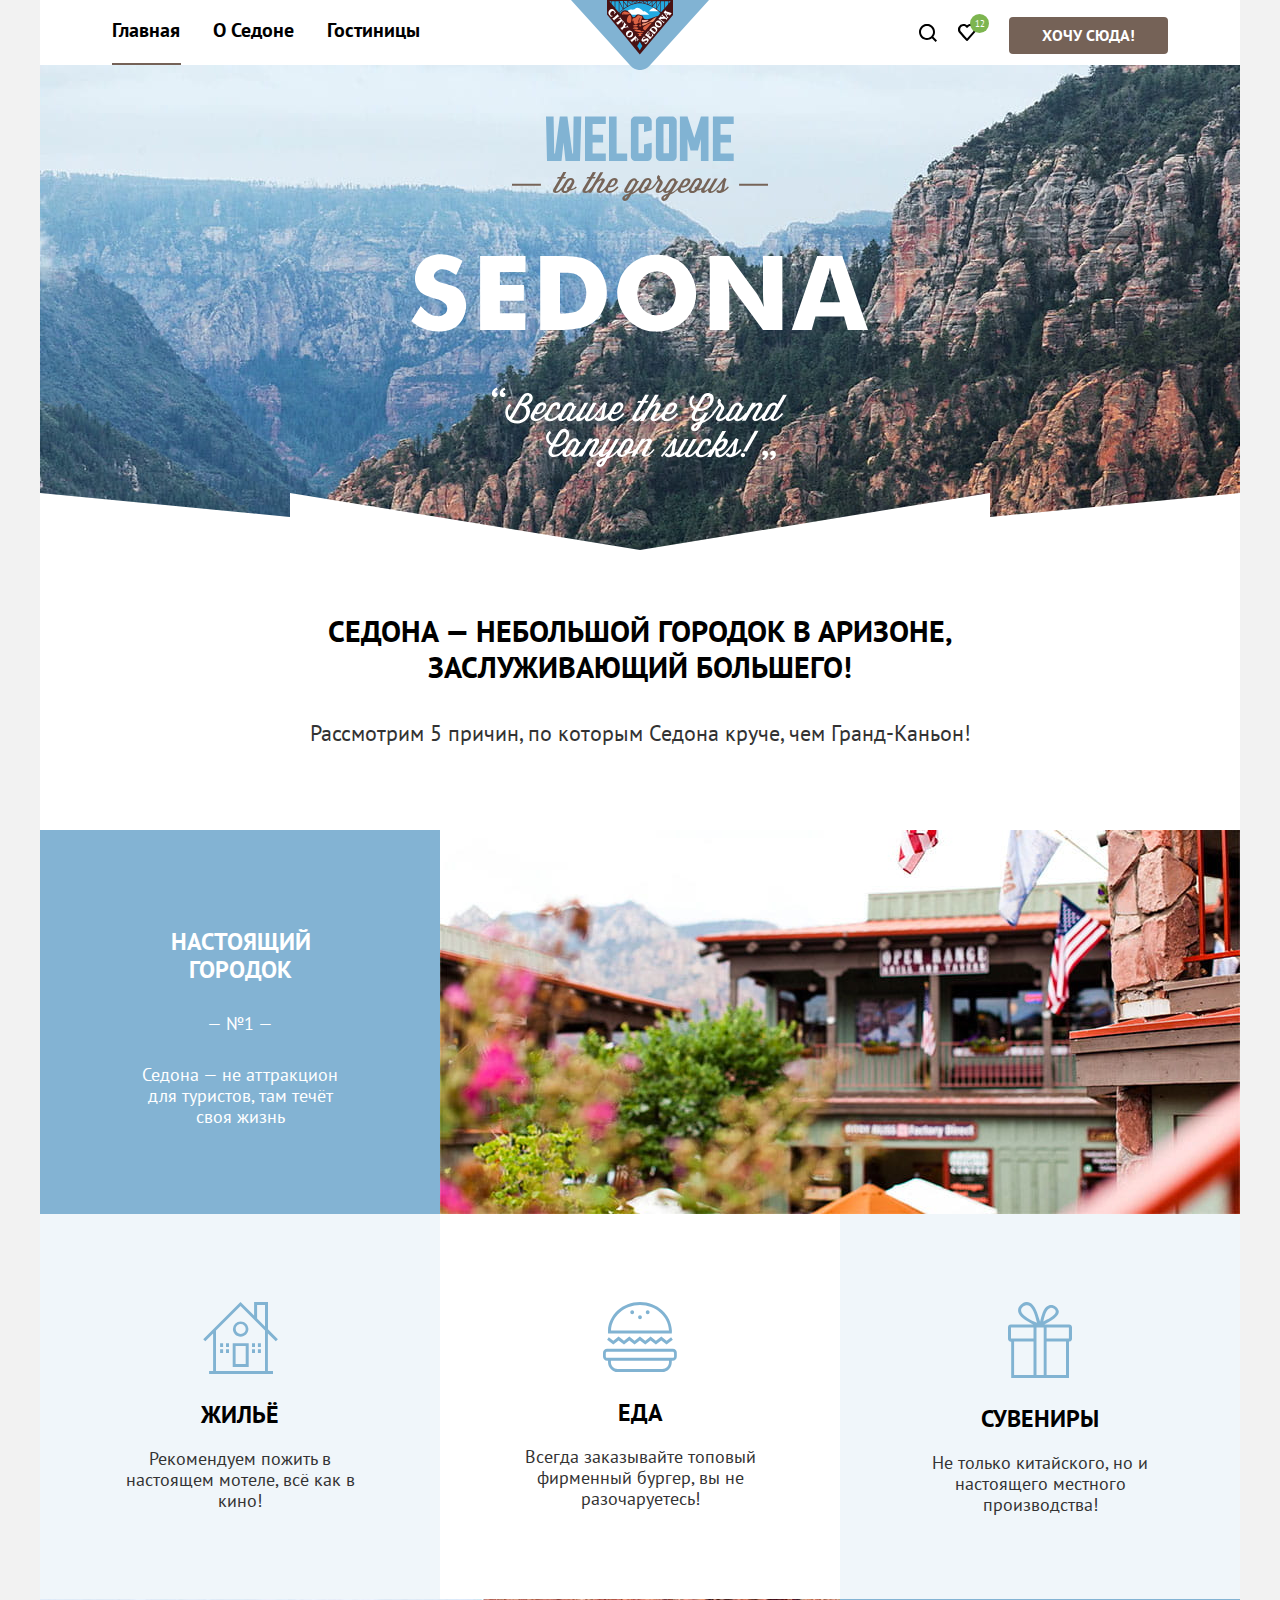
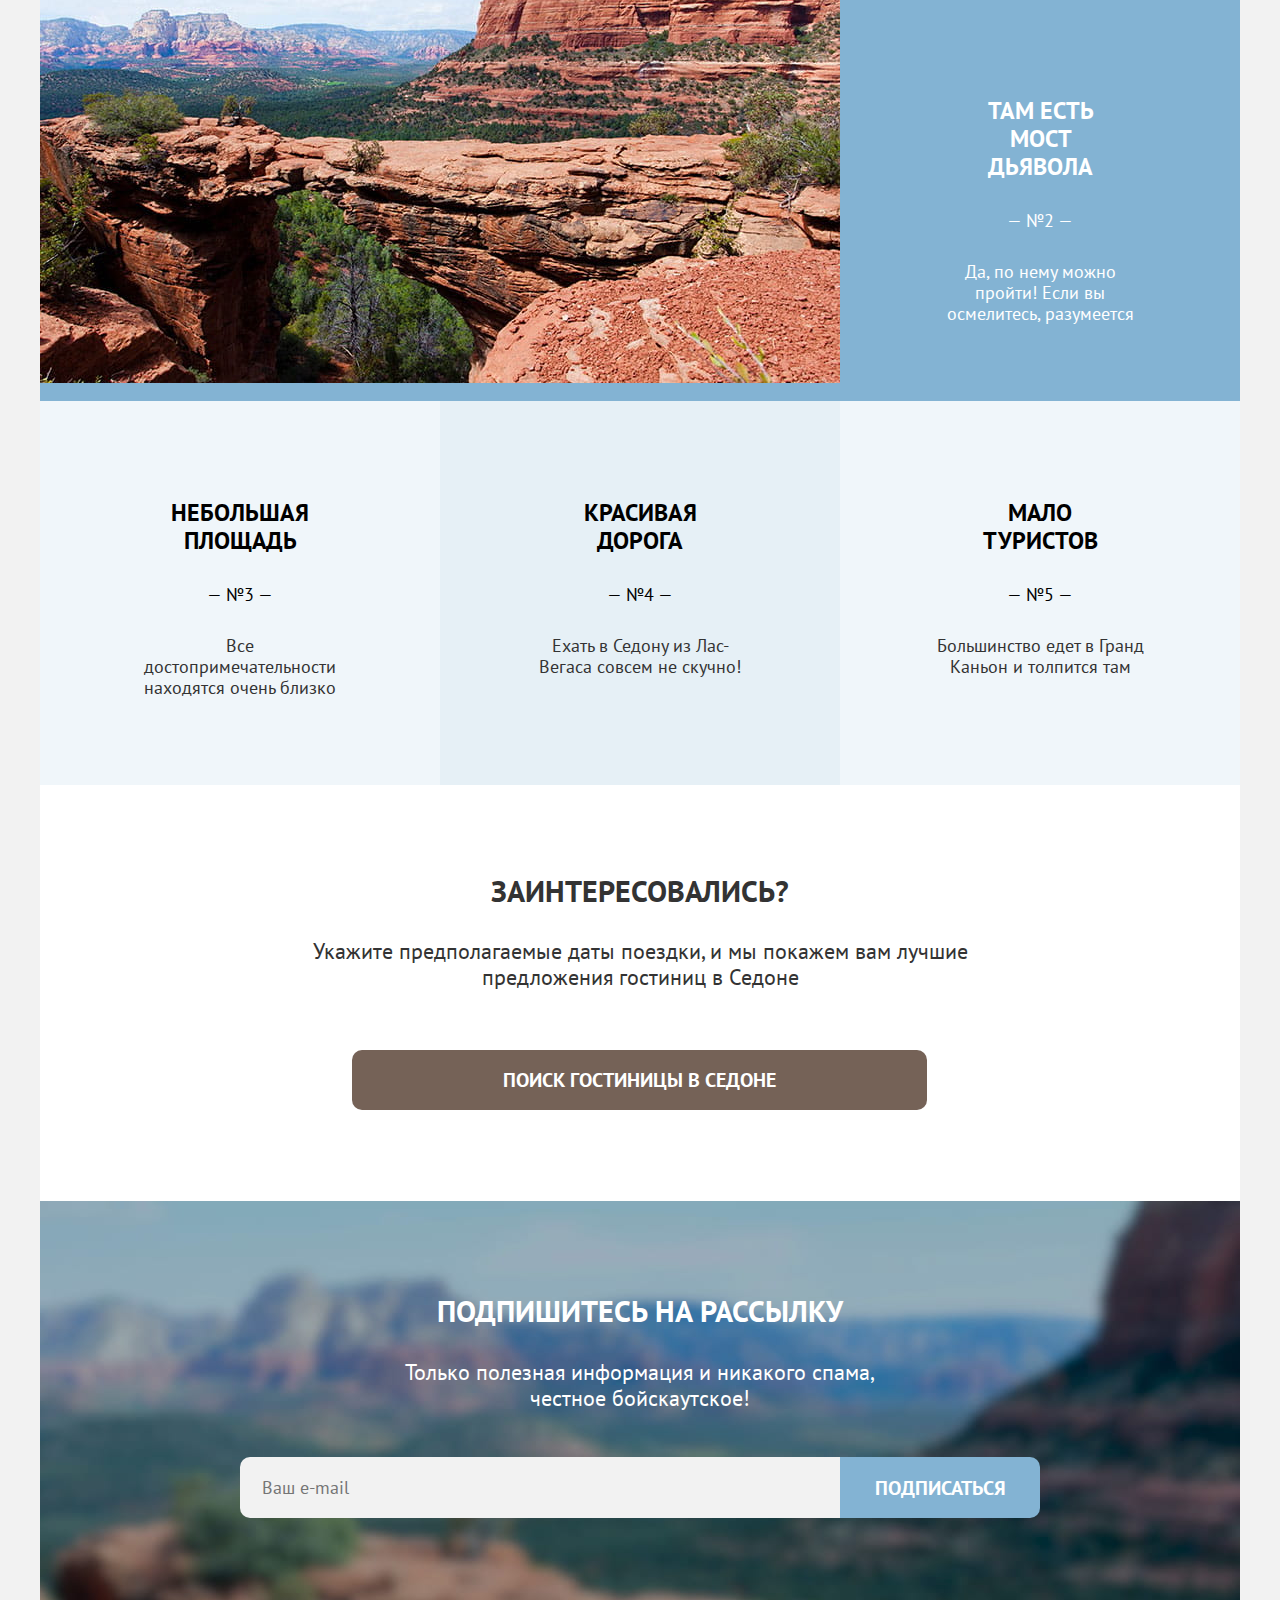
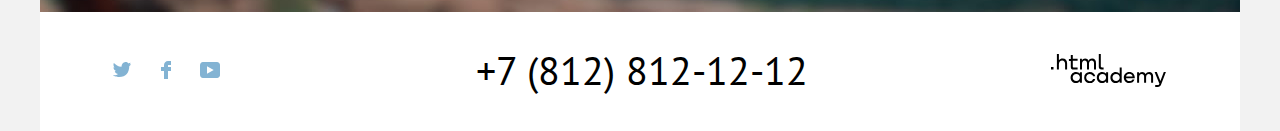
==== commit c53bc69e: "Исправил ошибку кода" ====
--- a/index.html
+++ b/index.html
@@ -1,5 +1,6 @@
 <!DOCTYPE html>
 <html lang="ru">
+
 <head>
 	<meta charset="utf-8">
 	<title>HTML Academy: Седона</title>
@@ -72,10 +73,7 @@
 												<path d="M6.2 12c.3 0 .6-.3.6-.6V5.7c0-.3-.3-.6-.6-.6s-.6.3-.6.6v5.7c.1.3.3.6.6.6ZM9.7 12c.3 0 .6-.3.6-.6V5.7c0-.3-.3-.6-.6-.6s-.6.4-.6.6v5.7c0 .3.2.6.6.6Z" fill="#000000" /> </g>
 										</svg> <samp class="visually-hidden">Удалить позицию</samp> </button>
 								</li>
-								<li class="popov-button-navi">
-									<a class="popov-button-navi" href="#">Все Избранные</a>
-									<span class="visually-hidden">Все Избранные</span> 
-								</li>
+								<li class="button"> <a class="popov-button-navi" href="#">Все Избранные</a> <span class="visually-hidden">Все Избранные</span> </li>
 							</ul>
 						</div>
 					</div>
@@ -88,27 +86,25 @@
 		<div class="main-welcom">
 			<div class="main-logo"> <img class="logo-welcome" src="images/imgsvg/welcome.svg" alt="Добро пожаловать" width="188" height="45"> </div>
 			<br> </div>
-	<section class="town-main">
-		<div class="town-text">
-			<h1 class="text-u">Седона — небольшой городок в Аризоне, заслуживающий большего!</h1>
-		<p class="text-p">Рассмотрим 5 причин, по которым Седона круче, чем Гранд-Каньон!</p>
-		</div>
-	</section>
-		<section class="logo-sedona-town">
-		<div class="sedona-town">
-			<div class="cont-text">
-				<h3 class="cont-dev">Настоящий городок</h3>
-				<p class="number-items">&mdash; №1 &mdash;</p>
-				<p class="advantages-description advantages-description--white">Седона — не аттракцион для туристов, там течёт своя жизнь</p>
-			</div>
-			<div class="sedona-town-img"> 
-				<img class="photo-blockone" src="images/photo-blockone.jpg" alt="Седона Городок" width="800" height="384"> 
-			</div>
-		</div>
-	</seciton>
-
-	<section class="recommendations">
-			<div class="recommendations-block"><h2 class="visually-hidden">Рекомендации</h2>
+		<section class="town-main">
+			<div class="town-text">
+				<h1 class="text-u">Седона — небольшой городок в Аризоне, заслуживающий большего!</h1>
+				<p class="text-p">Рассмотрим 5 причин, по которым Седона круче, чем Гранд-Каньон!</p>
+			</div>
+		</section>
+		<seciton class="logo-sedona-town">
+			<div class="sedona-town">
+				<div class="cont-text">
+					<h3 class="cont-dev">Настоящий городок</h3>
+					<p class="number-items">&mdash; №1 &mdash;</p>
+					<p class="advantages-description advantages-description--white">Седона — не аттракцион для туристов, там течёт своя жизнь</p>
+				</div>
+				<div class="sedona-town-img"> <img class="photo-blockone" src="images/photo-blockone.jpg" alt="Седона Городок" width="800" height="384"> </div>
+			</div>
+		</seciton>
+		<section class="recommendations">
+			<div class="recommendations-block">
+				<h2 class="visually-hidden">Рекомендации</h2>
 				<ul class="advantages-list">
 					<li class="advantages-item">
 						<svg width="75" height="72" fill="none" xmlns="http://www.w3.org/2000/svg">
@@ -145,22 +141,24 @@
 		<section class="advantages">
 			<div class="advantages-block">
 				<h2 class="visually-hidden">Преимущества</h2>
-			<ul class="advantages-list-post">
-				<li class="advantages-item advantages-item--prem">
+				<ul class="advantages-list-post">
+					<li class="advantages-item advantages-item--prem">
 						<h3 class="advantages-title-top">Небольшая площадь</h3>
 						<p class="number-items">&mdash; №3 &mdash;</p>
 						<p class="advantages-description">Все достопримечательности находятся очень близко</p>
-				</li>
-				<li class="advantages-item advantages-item--prem advantages-item--color"><h3 class="advantages-title-top">Красивая дорога</h3>
-					<p class="number-items">&mdash; №4 &mdash;</p>
-					<p class="advantages-description">Ехать в Седону из Лас-Вегаса совсем не скучно!</p>
-				</li>
-				<li class="advantages-item advantages-item--prem"><h3 class="advantages-title-top">Мало туристов</h3>
-					<p class="number-items">&mdash; №5 &mdash;</p>
-					<p class="advantages-description">Большинство едет в Гранд Каньон и толпится там</p>
-				</li>
-			</ul>
-		</div>
+					</li>
+					<li class="advantages-item advantages-item--prem advantages-item--color">
+						<h3 class="advantages-title-top">Красивая дорога</h3>
+						<p class="number-items">&mdash; №4 &mdash;</p>
+						<p class="advantages-description">Ехать в Седону из Лас-Вегаса совсем не скучно!</p>
+					</li>
+					<li class="advantages-item advantages-item--prem">
+						<h3 class="advantages-title-top">Мало туристов</h3>
+						<p class="number-items">&mdash; №5 &mdash;</p>
+						<p class="advantages-description">Большинство едет в Гранд Каньон и толпится там</p>
+					</li>
+				</ul>
+			</div>
 		</section>
 		<section class="interested">
 			<div class="interes">
@@ -168,54 +166,58 @@
 				<p class="text-interested">Укажите предполагаемые даты поездки, и мы покажем вам лучшие предложения гостиниц в Седоне</p> <a href="#" class="butt-search">Поиск гостиницы в Седоне</a> <span class="visually-hidden">Поиск гостиницы в Седоне</span> </div>
 		</section>
 		<section class="container-newsletter">
-			<div class="mailing-letter"><h2 class="mailing-title">Подпишитесь на рассылку</h2>
+			<div class="mailing-letter">
+				<h2 class="mailing-title">Подпишитесь на рассылку</h2>
 				<p class="mailing-p">Только полезная информация и никакого спама, честное бойскаутское!</p>
-			<form class="mailing-form" action="https://echo.htmlacademy.ru/" method="post">
-				<p class="newsletter-email">
-					<input class="field" placeholder="Ваш e-mail" type="email" name="newsletter-email" id="newsletter-email" required>
-					<button class="newsletter-button" type="submit">Подписаться</button>
-				</p>
-			</form>
-		</div>
+				<form class="mailing-form" action="https://echo.htmlacademy.ru/" method="post">
+					<p class="newsletter-email">
+						<input class="field" placeholder="Ваш e-mail" type="email" name="newsletter-email" id="newsletter-email" required>
+						<button class="newsletter-button" type="submit">Подписаться</button>
+					</p>
+				</form>
+			</div>
 		</section>
 	</main>
 	<footer class="page-footer wrap">
-		<section class="footer-social"><h2 class="visually-hidden">Социальные сети</h2>
-		<ul class="footer-social-list">
-			<li class="footer-social-item">
-				<a class="item-soc" href="#">
-					<svg width="18" height="15" fill="none" xmlns="http://www.w3.org/2000/svg">
-						<path d="M11.6.2c1.8-.5 3.2.3 3.8 1.2.7-.2 1.4-.5 2.1-.7 0 .9-.6 1.5-.9 1.8.7.1 1.4-.6 1.4-.6-.2 1-1.1 1.8-1.7 2C16.1 10.7 13 15.1 5.7 15h-.5c-.4 0-4.4-.5-5.2-1.9 2.4.2 4.1-.4 5-1.2-1-.3-2.9-.4-3.2-2.9.4.1.6.2 1.3.1C1.8 8.3.4 7.5.5 5.3c.3.3 1.1.5 1.4.5C1.1 5.6-.2 2.5.9.9c1.9 1.9 4 3.6 7.6 3.8C8.7 2.3 9.7.8 11.6.2Z" fill="#83B3D3" /> </svg>
-				</a>
-			</li>
-			<li class="footer-social-item">
-				<a class="item-soc" href="#">
-					<svg width="10" height="18" fill="none" xmlns="http://www.w3.org/2000/svg">
-						<path d="M7 0C4.8 0 3 1.8 3 4v2H0v4h3v8h4v-8h3V6H7V4h3V0H7Z" fill="#83B3D3" /> </svg>
-				</a>
-			</li>
-			<li class="footer-social-item">
-				<a class="item-soc" href="#">
-					<svg width="20" height="16" fill="none" xmlns="http://www.w3.org/2000/svg">
-						<path d="M17 0H2.9C1.2 0 0 1.5 0 3.2v9.5C0 14.5 1.2 16 2.9 16h14.3c1.5 0 2.9-1.5 2.9-3.2V3.2C19.9 1.5 18.7 0 17 0ZM7 11.8V4.2L13.7 8 7 11.8Z" fill="#83B3D3" /> </svg>
-				</a>
-			</li>
-		</ul>
-</section>
-<section class="footer-contacts">
+		<section class="footer-social">
+			<h2 class="visually-hidden">Социальные сети</h2>
+			<ul class="footer-social-list">
+				<li class="footer-social-item">
+					<a class="item-soc" href="#">
+						<svg width="18" height="15" fill="none" xmlns="http://www.w3.org/2000/svg">
+							<path d="M11.6.2c1.8-.5 3.2.3 3.8 1.2.7-.2 1.4-.5 2.1-.7 0 .9-.6 1.5-.9 1.8.7.1 1.4-.6 1.4-.6-.2 1-1.1 1.8-1.7 2C16.1 10.7 13 15.1 5.7 15h-.5c-.4 0-4.4-.5-5.2-1.9 2.4.2 4.1-.4 5-1.2-1-.3-2.9-.4-3.2-2.9.4.1.6.2 1.3.1C1.8 8.3.4 7.5.5 5.3c.3.3 1.1.5 1.4.5C1.1 5.6-.2 2.5.9.9c1.9 1.9 4 3.6 7.6 3.8C8.7 2.3 9.7.8 11.6.2Z" fill="#83B3D3" /> </svg>
+					</a>
+				</li>
+				<li class="footer-social-item">
+					<a class="item-soc" href="#">
+						<svg width="10" height="18" fill="none" xmlns="http://www.w3.org/2000/svg">
+							<path d="M7 0C4.8 0 3 1.8 3 4v2H0v4h3v8h4v-8h3V6H7V4h3V0H7Z" fill="#83B3D3" /> </svg>
+					</a>
+				</li>
+				<li class="footer-social-item">
+					<a class="item-soc" href="#">
+						<svg width="20" height="16" fill="none" xmlns="http://www.w3.org/2000/svg">
+							<path d="M17 0H2.9C1.2 0 0 1.5 0 3.2v9.5C0 14.5 1.2 16 2.9 16h14.3c1.5 0 2.9-1.5 2.9-3.2V3.2C19.9 1.5 18.7 0 17 0ZM7 11.8V4.2L13.7 8 7 11.8Z" fill="#83B3D3" /> </svg>
+					</a>
+				</li>
+			</ul>
+		</section>
+		<section class="footer-contacts">
 			<h2 class="visually-hidden">Наш телефон</h2> <address class="footer-contacts-phone">
           <a class="footer-phone" href="tel:+78128121212">+7 (812) 812-12-12</a>
         </address> </section>
-		<section class="footer-academy"><h2 class="visually-hidden">htmlacademy.ru</h2>
-		<div class="footer-acatext">
+		<section class="footer-academy">
+			<h2 class="visually-hidden">htmlacademy.ru</h2>
+			<div class="footer-acatext">
 				<a class="htmlacademy-link" href="https://htmlacademy.ru/"> <img src="images/imgsvg/logo_htmlacademy.svg" alt="точка" width="115" height="34"> </a>
-		</div>
+			</div>
 		</section>
 	</footer>
 	<div class="modal-container modal-container-close">
-	<div class="modal modal-auth">
-		<section class="modal-content">
-				<div class="prodi"><h2 class="modal-title">Поиск Гостиницы в Седоне</h2>
+		<div class="modal modal-auth">
+			<section class="modal-content">
+				<div class="prodi">
+					<h2 class="modal-title">Поиск Гостиницы в Седоне</h2>
 					<button class="modal-close-button"> <span class="visually-hidden"></span> </button>
 				</div>
 				<form class="form">
@@ -265,14 +267,14 @@
 									<path opacity=".3" d="M0 0v1h13V0H0Z" fill="#000" /> </svg>
 							</a> <span class="pup-info-item">Укажите количество детей, которые будут с вами, возраст которых от 6 до 18 лет. Дети до 6 лет размещаются бесплатно.</span> <span class="item-pix"></span> <span class="info-item">
                   <svg width="1" height="9" fill="none" xmlns="http://www.w3.org/2000/svg">
-                     <g clip-path="url(#a)" fill="#fff">
-                        <path d="M0 9h1V3H0v6ZM1 0H0v1h1V0Z" />
-                     </g>
-                     <defs>
-                        <clipPath id="a">
-                     		<path fill="#fff" d="M0 0h1v9H0z" />
-                        </clipPath>
-                     </defs>
+                    <g clip-path="url(#a)" fill="#fff">
+                      <path d="M0 9h1V3H0v6ZM1 0H0v1h1V0Z" />
+                    </g>
+                    <defs>
+                      <clipPath id="a">
+                        <path fill="#fff" d="M0 0h1v9H0z" />
+                      </clipPath>
+                    </defs>
                   </svg>
                 </span>
 							<input class="input-menu root" placeholder="1" type="email" name="newsletter-email" id="newsletter-email" required>
@@ -284,8 +286,8 @@
 					</ul>
 				</form>
 				<button class="button-modal-form" type="submit">НАЙТИ</button>
-		</section>
-	</div>
+			</section>
+		</div>
 	</div>
 </body>
-</html>
+
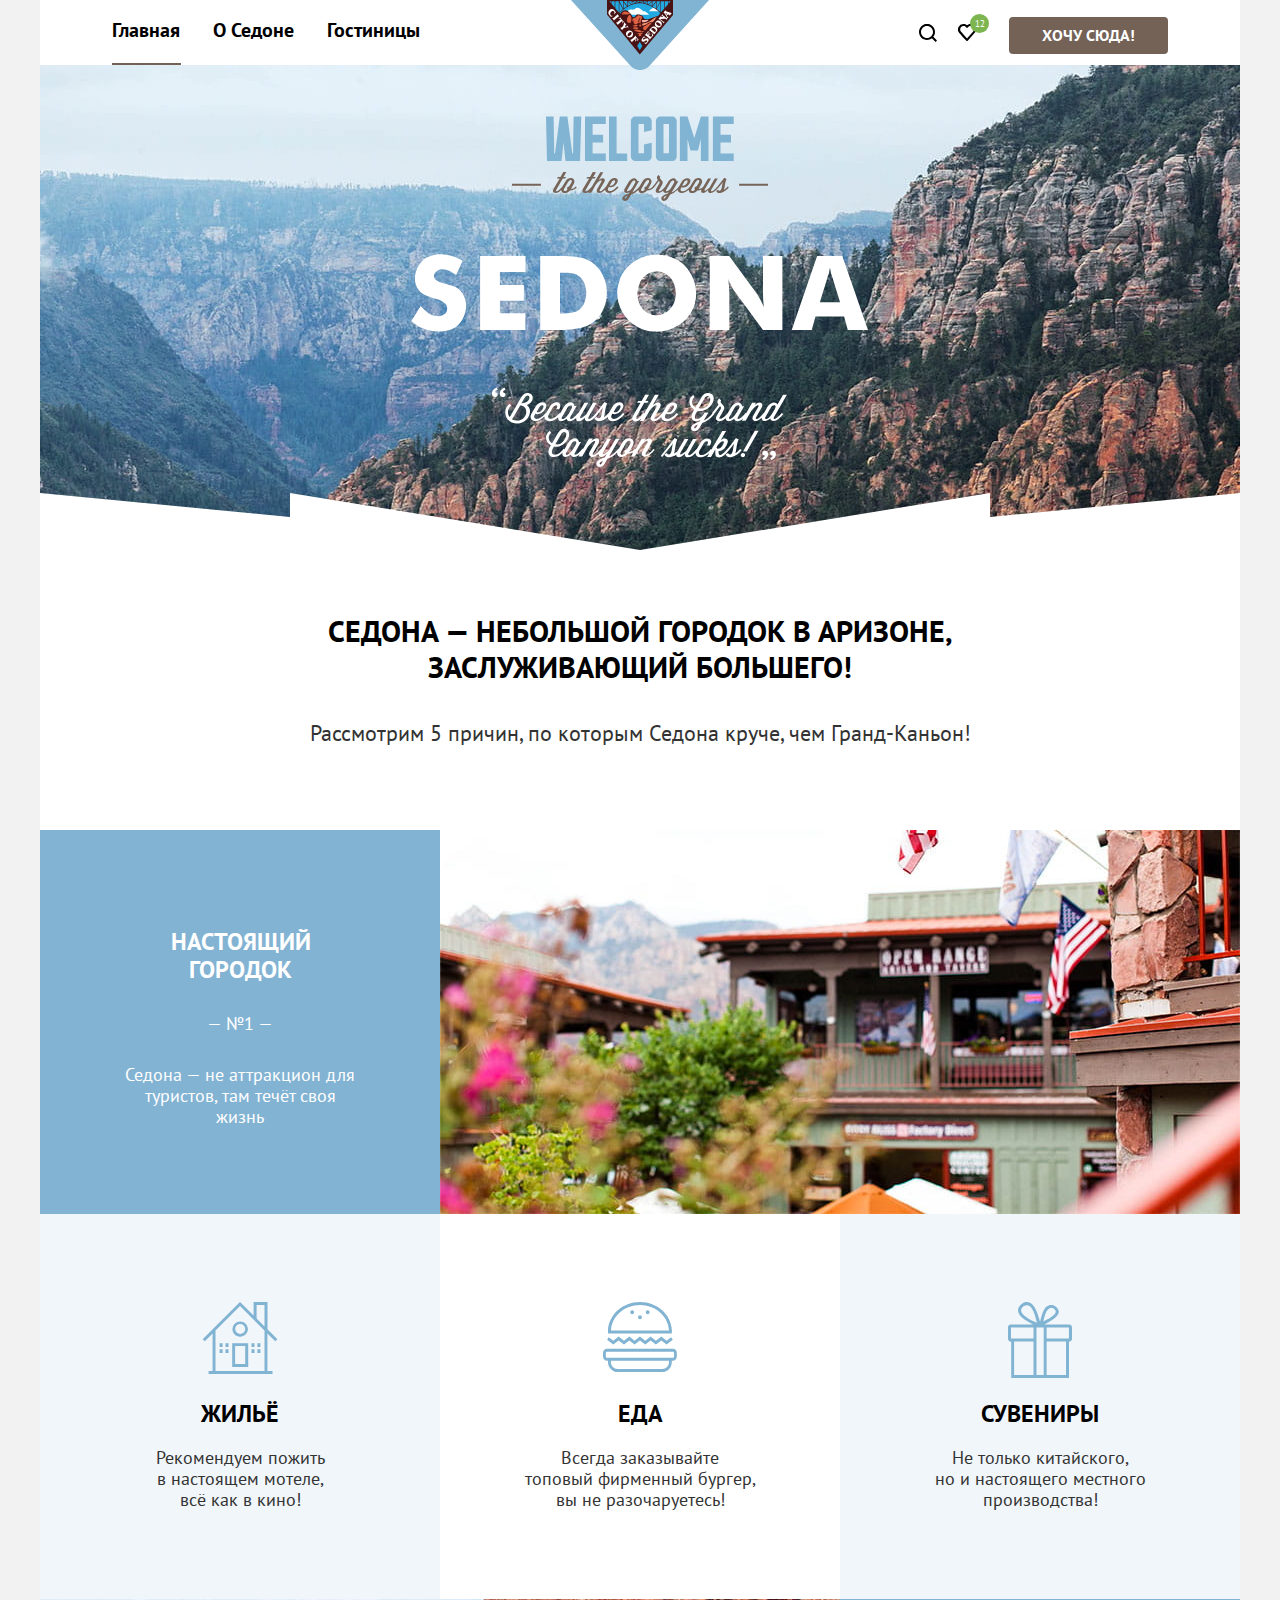
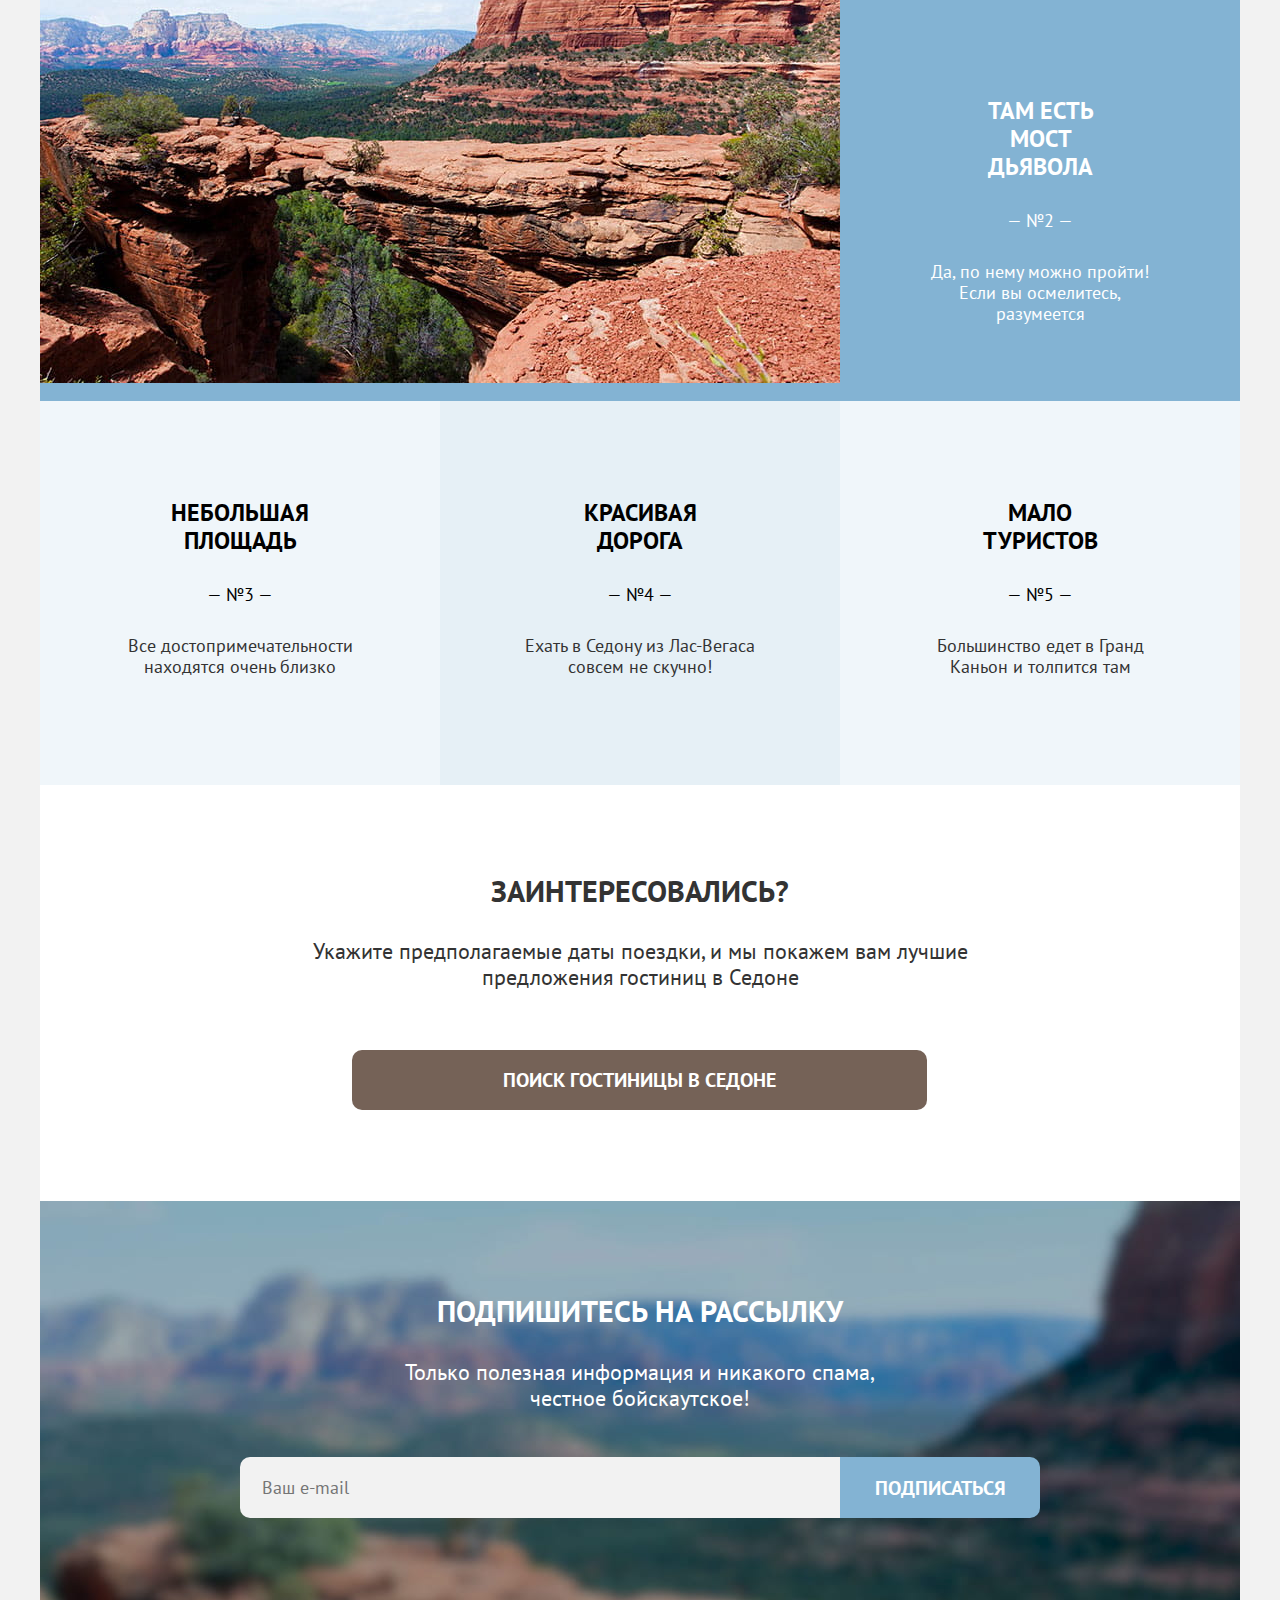
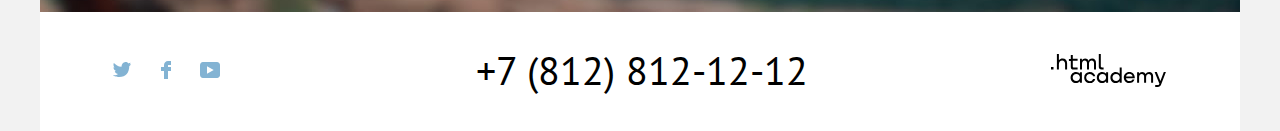
==== commit 39647023: "Защита 2" ====
--- a/index.html
+++ b/index.html
@@ -30,7 +30,7 @@
 							<path d="M72.7 22.2c-1.6.9-3.1-2.5-.3-2.2 1.8.2 3.7-.2 5.4.1a5.86 5.86 0 0 1-5.1 2.1Z" fill="#F4B1A4" />
 							<path d="M51.1 20.9c.3.4.6.8.5 1.4 0 .4-.6 1-.2 1.2l1.5-1.8c-.4-.1-3.5-3.8-3.5-4.2l-2.1 1.1c.1.4.8 0 1.2 0 .5 0 .9.4 1.3.7-1.1.9-3.8 3.3-4.1 3.3-.1 0-.7-.4-.7 0 0 .2.6.7.7.8l1.4 1.7c.4-.2-.1-.5.1-.8.1-.2 3.2-2.7 3.9-3.4Zm-3.4-4.5c.3-.1.4.3.6 0l-1.6-1.9c-.2-.3-.5-.6-.5 0 .1.4-4 3.7-4.2 3.8-.3.1-.5-.3-.7.1l1.4 1.7c.2.2.3.4.5.6.2.2.1-.4.1-.4-.1-.3.3-.6.6-.8 1-1 3.5-3.1 3.8-3.1Zm-5.7-.6c-1.1.3-2.4-.1-2.7-1.3-.4-1.2.4-2.4 1.3-3.1.9-.7 2.3-.6 2.8.5.2.5.1 1.1-.1 1.6-.1.3-.4.6 0 .8.6-.7 1.1-1.4 1.7-2.1-.7-.4-1-1.1-1.5-1.7-.6-.7-1.3-1.4-2.3-1.5-1.9-.3-3.6 1.7-3.8 3.4-.1.9.2 1.8.8 2.6.5.6 1.2 1.1 1.6 1.8.2.1 1.8-.7 2.1-.8.2 0 .1-.1.1-.2-.5.2 0 0 0 0Zm25.5 23.6c-.7-.5-2.6-3-3-3.5l-.2-.3-.2.1c-.1.1.1.4 0 .6-.5.8-3.7 3.2-3.9 3.4-.4.2-.8-.1-1 .2.5.6 1.8 2.3 2 2.3.3 0 .1-.5.1-.6.1-.2 1.7-1.6 2.3-2.1.2-.2.4.3.6.5.2.3.3.7.2 1-.1.2-.5.6-.2.8.4-.5 1.5-1.8 1.7-2 .2-.2-.4 0-.3-.1-.2.1-.5.2-.7 0-.1 0-.7-.7-.6-.8.3-.2.6-.6 1-.7.6-.1 1 1 1.1 1.4.1.4.1.8-.1 1.1-.1.3-.3.5 0 .6l1.4-1.9c0 .1-.1.1-.2 0-.1 0 .1.1 0 0Zm-9.2-8.9c-.7 0-1.4.3-2 .8a3.56 3.56 0 0 0-.5 4.8c1.3 1.7 3.4 1.9 5.1.7 1.4-1.2 1.6-3.3.5-4.8-.8-1-2-1.5-3.1-1.5Zm1.2 1.4c.9-.1 1.5.8 1.1 1.8-.4 1-1.4 2-2.4 2.4-1.2.5-2-.5-1.5-1.7.4-1 1.4-2 2.4-2.4.1 0 .2-.1.4-.1Zm-2.8-4.6c.3 0 .6.4.8 0l-1.4-1.7c-.4.2 0 .4-.1.6-.2.3-1.7.5-2.1.6.1-.4.6-1.7.8-1.8.4-.3.6.3.8-.1l-1.8-2.1c-.2-.2-.4-.7-.6-.4 0 0 0 1-.1 1.1-.1.2-.6 2.4-1.2 2.9a11 11 0 0 1-1.8 1.4c-.3.1-.5-.4-.8 0l1.6 1.9c.1.1.4.6.5.6.3.1 0-.6.1-.7.1-.3 1.6-1.8 2.3-1.9.9-.2 2-.5 3-.4.2 0-.2 0 0 0ZM80.9 34c.1.4.2.9.1 1.3-.1.6-.6 1.9-1.4 1.5-.8-.4-1.4-1.1-2.1-1.7.5-.6 1-1.1 1.9-.8.2.1.4 0 .2-.2-.3-.2-2-1.3-2.1-1.2-.2.2.3.6.1 1-.1.3-.4.5-.6.8-.5-.4-1.2-.8-.7-1.5.4-.4.8-.8 1.4-.9.4-.1 1.2.3 1.3-.1-.7-.3-1.4-.7-2.1-1 .1.5-2.2 2.9-2.7 3.5-.1.1-.4.4-.4.5 0 .3.4.1.4.1.3-.1 4.4 3.3 4.5 3.6.1.2-.1.4 0 .5 0 0 .1.1.2.1.3-.3 2.9-3.9 3.5-4l-1.5-2.4c-.4.2-.1.7 0 .9Zm-4 4.4c-1.3-.9-3.6.8-4 1-.7.3-1.2-.4-.8-1 .3-.5.9-.8 1.5-.8.2 0 .9.1.9 0 .1-.1.1-.1 0-.2-.6-.4-1.1-.8-1.7-1.1-.1.7-.9 1.1-1.3 1.6-.5.6-1 1.3-1 2s.4 1.4 1.1 1.7c.7.4 1.5.1 2.2-.3.4-.3.8-.6 1.2-.8.6-.3 1.5 0 1.3.8-.2.7-.9 1.3-1.6 1.5-.4.1-.8.1-1.2-.1-.3-.1-.6-.5-.8-.1l2.3 1.6c.1-.5.3-.7.7-1 .5-.4.9-.9 1.3-1.4.8-.9 1.1-2.5-.1-3.4Zm17.6-28.1c0 .1 0 .1 0 0l-.9 1-.8 1c-.2.2-.3.3 0 .5.5-.3 3.5 4.8 3.3 5.5-.5.2-4.5-3.3-4.6-3.5 0-.1.2-.7-.1-.6-.1 0-.5.6-.6.7l-.6.7c.2.3.3 0 .6 0 .2.1 1.2.9 1.5 1.1-.5 0-1.7.1-1.9.1-.6.1-.3-.4-.7-.6L88.2 18l-.9 1v.1c.2.2.1.1.4 0 .3-.1 4.3 3.2 4.4 3.4.2.3-.1.6.3.8l1.2-1.4c.1-.1.1-.1 0-.1-.3-.2-.3.1-.7.1-.3-.1-2.9-2.2-3.8-3l5.3-.2c.2 0 .7.6.7.8-.1.2-.3.4 0 .5.3-.4.6-.7.9-1.1l.1-.2c.1 0 .1-.1.1-.2l.1-.1c.3-.3 1.2-1.3 1.1-1.4-.3-.3-.4.3-.8 0-.2-.2-.8-1.2-.9-1.4-.2-.3.4-.6.6-.7.5-.3 2.1-.8 2.3.2 0 .2-.2.4-.1.5 0 0 .1.2.2.1l2.1-2.6-.2-.2c-.5.5-5.5-1.5-5.8-1.8-.1-.2-.1-.8-.3-.8Zm-.2 2.6c.8.3 1.5.6 2.3 1l-.6.3c-.2.1-.4.3-.6.5l-1.1-1.8Zm-6.6 7.7c-1.1-.1-2.2.4-3 1.3-1.2 1.5-1.1 3.7.4 4.9 1.5 1.2 3.7.9 4.9-.5 1.2-1.5 1.1-3.7-.4-4.9-.5-.4-1.2-.7-1.9-.8Zm-1.4 1.6c.6 0 1.3.4 1.7.7.8.5 2.2 1.7 1.5 2.7 0-.1.1-.1-.1.1-.8.8-2.2.1-2.9-.5-.7-.5-2-1.7-1.2-2.7.3-.2.6-.3 1-.3Zm-3.1 4.3c-1.2-.1-2.4.5-3.3 1.6-.6.8-1.3 1.5-1.9 2.3.2.3.5-.1.8.1.3.2 4.1 3.3 4.1 3.5.1.3-.2.4.1.6.1.1 2.9-3.4 3.2-4 .4-1.1.1-2.4-.8-3.2.1.1.2.1 0 0-.8-.6-1.5-.9-2.2-.9Zm-1.1 1.6h.3c1.4.4 3.4 2.1 2.1 3.6l-.4.4c-.2.2-4.2-3-4-3.2.4-.5 1.3-.9 2-.8Z" fill="#fff" /> </g>
 						<defs>
-							<clipPath id="a">
+							<clipPath>
 								<path fill="#fff" d="M0 0h138v70H0z" /> </clipPath>
 						</defs>
 					</svg> <span class="visually-hidden">Логотип</span> </a>
@@ -92,7 +92,7 @@
 				<p class="text-p">Рассмотрим 5 причин, по которым Седона круче, чем Гранд-Каньон!</p>
 			</div>
 		</section>
-		<seciton class="logo-sedona-town">
+		<div class="logo-sedona-town">
 			<div class="sedona-town">
 				<div class="cont-text">
 					<h3 class="cont-dev">Настоящий городок</h3>
@@ -101,43 +101,43 @@
 				</div>
 				<div class="sedona-town-img"> <img class="photo-blockone" src="images/photo-blockone.jpg" alt="Седона Городок" width="800" height="384"> </div>
 			</div>
-		</seciton>
+		</div>
 		<section class="recommendations">
 			<div class="recommendations-block">
 				<h2 class="visually-hidden">Рекомендации</h2>
 				<ul class="advantages-list">
 					<li class="advantages-item">
-						<svg width="75" height="72" fill="none" xmlns="http://www.w3.org/2000/svg">
+						
+						<h3 class="advantages-title"><svg width="75" height="72" fill="none" xmlns="http://www.w3.org/2000/svg">
 							<path d="M29.7 65h16V41.2h-16V65Zm2.9-20.9h10.1v18H32.6v-18Z" fill="#81B3D2" />
 							<path d="m72.8 39.3 2.1-2.1-9.9-9.9V0H51.1v13.6L37.5 0 .2 37.2l2.1 2.1 7.8-7.8v37.6h-4V72H70v-2.9h-5.1V31.5l7.9 7.8ZM62 69.1H13V28.5L37.5 4.1 62 28.5v40.6Zm0-44.7-7.9-7.9V2.9H62v21.5Z" fill="#81B3D2" />
-							<path d="M29.9 27.1c0 4.3 3.5 7.7 7.7 7.7 4.3 0 7.8-3.5 7.8-7.7 0-4.3-3.5-7.7-7.8-7.7a7.7 7.7 0 0 0-7.7 7.7Zm7.8-5a5 5 0 0 1 5 4.9c0 2.7-2.2 4.9-5 4.9a5 5 0 0 1-5-4.9c0-2.7 2.2-4.9 5-4.9ZM20.1 41.2h-3v3.9h3v-3.9ZM26 41.2h-3v3.9h3v-3.9ZM20.1 47.2h-3v3.9h3v-3.9ZM26 47.2h-3v3.9h3v-3.9ZM52 41.2h-3v3.9h3v-3.9ZM57.9 41.2h-3v3.9h3v-3.9ZM52 47.2h-3v3.9h3v-3.9ZM57.9 47.2h-3v3.9h3v-3.9Z" fill="#81B3D2" /> </svg>
-						<h3 class="advantages-title">Жильё</h3>
-						<p class="advantages-description advantages-description--text">Рекомендуем пожить в настоящем мотеле, всё как в кино!</p>
+							<path d="M29.9 27.1c0 4.3 3.5 7.7 7.7 7.7 4.3 0 7.8-3.5 7.8-7.7 0-4.3-3.5-7.7-7.8-7.7a7.7 7.7 0 0 0-7.7 7.7Zm7.8-5a5 5 0 0 1 5 4.9c0 2.7-2.2 4.9-5 4.9a5 5 0 0 1-5-4.9c0-2.7 2.2-4.9 5-4.9ZM20.1 41.2h-3v3.9h3v-3.9ZM26 41.2h-3v3.9h3v-3.9ZM20.1 47.2h-3v3.9h3v-3.9ZM26 47.2h-3v3.9h3v-3.9ZM52 41.2h-3v3.9h3v-3.9ZM57.9 41.2h-3v3.9h3v-3.9ZM52 47.2h-3v3.9h3v-3.9ZM57.9 47.2h-3v3.9h3v-3.9Z" fill="#81B3D2" /> </svg>Жильё</h3>
+						<p class="advantages-description advantages-description--text">Рекомендуем пожить в&nbsp;настоящем мотеле, всё&nbsp;как в кино!</p>
 					</li>
 					<li class="advantages-item advantages-item--white">
-						<svg width="74" height="70" fill="none" xmlns="http://www.w3.org/2000/svg">
+						
+						<h3 class="advantages-title"><svg width="74" height="70" fill="none" xmlns="http://www.w3.org/2000/svg">
 							<path d="M69.9 46.7H4.1C1.8 46.7 0 48.6 0 51v3.5c0 2.4 1.9 4.3 4.1 4.3H5v1.1C5 65.4 9.3 70 14.6 70h44.6c5.3 0 9.6-4.5 9.6-10.1v-1.1h.9c2.3 0 4.1-1.9 4.1-4.3V51a4 4 0 0 0-3.9-4.3ZM66 59.9c0 3.9-3 7-6.7 7H14.6c-3.7 0-6.7-3.2-6.7-7v-1.1H66v1.1Zm5.1-5.4c0 .7-.6 1.3-1.2 1.3H4c-.7 0-1.2-.6-1.2-1.3V51c0-.7.6-1.3 1.2-1.3h65.8c.7 0 1.2.6 1.2 1.3.1 0 .1 3.5.1 3.5ZM15.6 38.4l5.4 4.1 5.3-4.1 5.3 4.1 5.3-4.1 5.4 4.1 5.3-4.1 5.3 4.1 5.4-4.1 5.3 4.1 6.2-4.7-1.7-2.5-4.5 3.4-5.3-4.1-5.4 4.1-5.3-4.1-5.3 4.1-5.4-4.1-5.3 4.1-5.3-4.1-5.3 4.1-5.4-4.1-5.3 4.1-4.5-3.4-1.7 2.5 6.2 4.7 5.3-4.1ZM8 31.5h60.8c0-.6.1-1.2.1-1.9v-1.2C68.2 12.7 54.2 0 37 0 19.7 0 5.7 12.7 5 28.5v1.2c0 .6 0 1.3.1 1.9H8v-.1ZM37 3c15.6 0 28.4 11.3 29 25.5H8C8.6 14.4 21.4 3 37 3Z" fill="#81B3D2" />
-							<path d="M37 17.3c1.05 0 1.9-.9 1.9-2s-.85-2-1.9-2c-1.05 0-1.9.9-1.9 2s.85 2 1.9 2ZM29.2 12.2c1.05 0 1.9-.9 1.9-2s-.85-2-1.9-2c-1.05 0-1.9.9-1.9 2s.85 2 1.9 2ZM44.7 12.2c1.05 0 1.9-.9 1.9-2s-.85-2-1.9-2c-1.05 0-1.9.9-1.9 2s.85 2 1.9 2Z" fill="#81B3D2" /> </svg>
-						<h3 class="advantages-title">Еда</h3>
-						<p class="advantages-description advantages-description--text1">Всегда заказывайте топовый фирменный бургер, вы не разочаруетесь!</p>
+							<path d="M37 17.3c1.05 0 1.9-.9 1.9-2s-.85-2-1.9-2c-1.05 0-1.9.9-1.9 2s.85 2 1.9 2ZM29.2 12.2c1.05 0 1.9-.9 1.9-2s-.85-2-1.9-2c-1.05 0-1.9.9-1.9 2s.85 2 1.9 2ZM44.7 12.2c1.05 0 1.9-.9 1.9-2s-.85-2-1.9-2c-1.05 0-1.9.9-1.9 2s.85 2 1.9 2Z" fill="#81B3D2" /> </svg>Еда</h3>
+						<p class="advantages-description advantages-description--text1">Всегда заказывайте топовый&nbsp;фирменный бургер, вы не разочаруетесь!</p>
 					</li>
 					<li class="advantages-item">
-						<svg width="64" height="76" fill="none" xmlns="http://www.w3.org/2000/svg">
-							<path d="M61.1 22.5H36.3c13.8-6.9 14.9-11.3 14.4-13.7-1.2-4-5.7-7-10-5.4-5.6 2.1-7.1 10.4-8.6 16.4-2-6.1-3.8-13.8-8.2-17.7-1.3-1.1-3.1-2.3-5.8-2-4 .4-9.8 5.4-7.5 11 2.3 5.4 9.7 8.8 14.6 11.5H2.9A2.9 2.9 0 0 0 0 25.5v11.3c0 1.6 1.3 2.9 2.9 2.9h.3V76H61V39.6h.1c1.6 0 2.9-1.3 2.9-2.9V25.4c0-1.6-1.3-2.9-2.9-2.9ZM42.4 5.9c2.1-.3 5 1.3 5.3 3.2.4 2.8-3.4 5.3-5.1 6.4-2.5 1.7-4.9 2.6-7.3 4.1.9-3.7 2.5-13 7.1-13.7Zm-22.9 10c-2.2-1.5-6.5-4.4-6.4-7.8.1-3.6 5.7-6.6 8.8-3.9 3.9 3.4 5.7 11.1 7.1 16.6-3.2-1.5-6.3-2.8-9.5-4.9Zm6 57.1H6.1V39.6h19.4V73Zm0-36.5H3v-11h22.5v11Zm10.2 0V73h-7.2V25.6h7.2v10.9ZM58 73H38.6V39.6H58V73Zm2.9-36.5H38.6v-11h22.3v11Z" fill="#81B3D2" /> </svg>
-						<h3 class="advantages-title">Сувениры</h3>
-						<p class="advantages-description advantages-description--text2">Не только китайского, но и настоящего местного производства!</p>
+						
+						<h3 class="advantages-title"><svg width="64" height="76" fill="none" xmlns="http://www.w3.org/2000/svg">
+							<path d="M61.1 22.5H36.3c13.8-6.9 14.9-11.3 14.4-13.7-1.2-4-5.7-7-10-5.4-5.6 2.1-7.1 10.4-8.6 16.4-2-6.1-3.8-13.8-8.2-17.7-1.3-1.1-3.1-2.3-5.8-2-4 .4-9.8 5.4-7.5 11 2.3 5.4 9.7 8.8 14.6 11.5H2.9A2.9 2.9 0 0 0 0 25.5v11.3c0 1.6 1.3 2.9 2.9 2.9h.3V76H61V39.6h.1c1.6 0 2.9-1.3 2.9-2.9V25.4c0-1.6-1.3-2.9-2.9-2.9ZM42.4 5.9c2.1-.3 5 1.3 5.3 3.2.4 2.8-3.4 5.3-5.1 6.4-2.5 1.7-4.9 2.6-7.3 4.1.9-3.7 2.5-13 7.1-13.7Zm-22.9 10c-2.2-1.5-6.5-4.4-6.4-7.8.1-3.6 5.7-6.6 8.8-3.9 3.9 3.4 5.7 11.1 7.1 16.6-3.2-1.5-6.3-2.8-9.5-4.9Zm6 57.1H6.1V39.6h19.4V73Zm0-36.5H3v-11h22.5v11Zm10.2 0V73h-7.2V25.6h7.2v10.9ZM58 73H38.6V39.6H58V73Zm2.9-36.5H38.6v-11h22.3v11Z" fill="#81B3D2" /> </svg>Сувениры</h3>
+						<p class="advantages-description advantages-description--text2">Не только китайского, но&nbsp;и&nbsp;настоящего местного производства!</p>
 					</li>
 				</ul>
 			</div>
 		</section>
-		<seciton class="devil-bridge">
-			<div class="bridge-img"> <img class="photo-blocktwo" src="images/photo-blocktwo.jpg" alt="Мост Дьявола" width="800px" height="384px"> </div>
+		<div class="devil-bridge">
+			<div class="bridge-img"> <img class="photo-blocktwo" src="images/photo-blocktwo.jpg" alt="Мост Дьявола" width="800" height="384"> </div>
 			<div class="cont-text">
 				<h3 class="cont-dev">Там есть мост Дьявола</h3>
 				<p class="number-items">&mdash; №2 &mdash;</p>
 				<p class="advantages-description advantages-description--white">Да, по нему можно пройти! Если вы осмелитесь, разумеется</p>
 			</div>
-		</seciton>
+		</div>
 		<section class="advantages">
 			<div class="advantages-block">
 				<h2 class="visually-hidden">Преимущества</h2>
@@ -171,7 +171,7 @@
 				<p class="mailing-p">Только полезная информация и никакого спама, честное бойскаутское!</p>
 				<form class="mailing-form" action="https://echo.htmlacademy.ru/" method="post">
 					<p class="newsletter-email">
-						<input class="field" placeholder="Ваш e-mail" type="email" name="newsletter-email" id="newsletter-email" required>
+						<input class="field" placeholder="Ваш e-mail" type="email" name="newsletter-email" required>
 						<button class="newsletter-button" type="submit">Подписаться</button>
 					</p>
 				</form>
@@ -224,7 +224,7 @@
 					<ul class="modal-form">
 						<li class="modal-form-item">
 							<p class="info-modal">Дата заезда:</p>
-							<input class="input-menu" placeholder="27 апреля 2020" type="email" name="newsletter" id="newsletter-email" required>
+							<input class="input-menu" placeholder="27 апреля 2020" type="email" name="newsletter" required>
 							<a class="button-calendar" href="#">
 								<svg width="15" height="15" fill="none" xmlns="http://www.w3.org/2000/svg">
 									<g opacity=".3" fill="#000">
@@ -235,7 +235,7 @@
 							</a> <span class="text-modal-error">Мы не можем отправить вас в прошлое</span> </li>
 						<li class="modal-form-item">
 							<p class="info-modal">Дата выезда:</p>
-							<input class="input-menu" placeholder="1 сентября 2021" type="email" name="newsletter-email" id="newsletter-email" required>
+							<input class="input-menu" placeholder="1 сентября 2021" type="email" name="newsletter-email" required>
 							<a class="button-calendar" href="#">
 								<svg width="15" height="15" fill="none" xmlns="http://www.w3.org/2000/svg">
 									<g opacity=".3" fill="#000">
@@ -277,7 +277,7 @@
                     </defs>
                   </svg>
                 </span>
-							<input class="input-menu root" placeholder="1" type="email" name="newsletter-email" id="newsletter-email" required>
+							<input class="input-menu root" placeholder="1" type="email" name="newsletter-email" required>
 							<a class="button-plus" href="#">
 								<svg width="13" height="13" fill="none" xmlns="http://www.w3.org/2000/svg">
 									<path d="M13 6H7V0H6v6H0v1h6v6h1V7h6V6Z" fill="#000" /> </svg>
--- a/styles/styles.css
+++ b/styles/styles.css
@@ -943,11 +943,8 @@
 	text-align: center;
 }
 
-.advantages-item {
-	text-align: center;
-}
-
 .advantages-title {
+	position: relative;
 	font-family: "PT Sans", sans-serif;
 	font-size: 24px;
 	line-height: 28px;
@@ -956,8 +953,15 @@
 	padding-left: 90px;
 	color: #000000;
 	margin: 0;
-	margin-top: 23px;
+	padding-top: 98px;
 	margin-bottom: 0;	
+}
+
+.advantages-title svg {
+	position: absolute;
+	top: 0;
+	left: 50%;
+	transform: translateX(-50%);
 }
 
 
@@ -1094,9 +1098,10 @@
 	font-family: "PT Sans", sans-serif;
 	font-style: normal;
 	color: #000000;
+	text-align: center;
 	margin: 0;
 	padding-top: 88px;
-    padding-bottom: 57px;
+   padding-bottom: 57px;
    width: 400px;
    min-height: 240px;
    background-color: rgba(131, 179, 211, 0.12);
@@ -1129,34 +1134,31 @@
 text-align: center;
 color: #333333;
 text-align: center;
-padding-right: 92px;
-padding-left: 92px;
+padding-right: 85px;
+padding-left: 85px;
 margin: 0;
 margin-top: 30px;
 }
 
 .advantages-description--text {
 	display: inline-block;
-   width: 250px;
    margin-top: 19px;
-   padding-right: 75px;
-   padding-left: 75px;
+   padding-right: 100px;
+   padding-left: 100px;
 }
 
 .advantages-description--text1 {
 	display: inline-block;
-   width: 250px;
    margin-top: 19px;
-   padding-right: 75px;
-   padding-left: 75px;
+   padding-right: 80px;
+   padding-left: 80px;
 }
 
 .advantages-description--text2 {
 	display: inline-block;
-   width: 250px;
    margin-top: 19px;
-   padding-right: 75px;
-   padding-left: 75px;
+   padding-right: 80px;
+   padding-left: 80px;
 }
 
 .advantages-description--white {
@@ -1623,6 +1625,10 @@
 	background-position: 50% 50%;
 }
 
+.control-input:focus ~ span {
+	outline: 1px solid #68A2CA;
+}
+
 .control-mark {
 	position: absolute;
 	top: 1px;
@@ -2079,25 +2085,32 @@
    padding-bottom: 2px;
    padding-left: 15px;
    padding-right: 15px;
-   border: 3px solid transparent;
    box-sizing: border-box;
+   cursor: pointer;
+	
+}
+
+.info-abode a:hover {
+	color: #756257;
+}
+
+.info-abode a:focus{
+	border: 3px solid #83B3D3;
+	box-sizing: border-box;
+	border-radius: 10px;
+}
+
+.info-abode a:active {
+   border: 3px solid #83B3D3;
    border-radius: 10px;
-   cursor: pointer;
-	
-}
-
-.info-abode:hover {
-	color: #756257;
-}
-
-.info-abode:focus{
-	border: 3px solid #83B3D3;
-	box-sizing: border-box;
-	border-radius: 10px;
-}
-
-.info-abode:active {
-   border: 3px solid #83B3D3;
+}
+
+.info-abode a {
+	text-decoration: none;
+	color: inherit;
+	outline: none;
+	border: 3px solid transparent;
+   box-sizing: border-box;
    border-radius: 10px;
 }
 
@@ -2439,8 +2452,11 @@
  .number-hotels {
 	 display: flex;
 	 align-items: center;
-	 
-
+ }
+
+ .number-hot:focus {
+	 outline: 3px solid #83B3D3;
+	 border-radius: 4px;
  }
 
  .number-hot {
